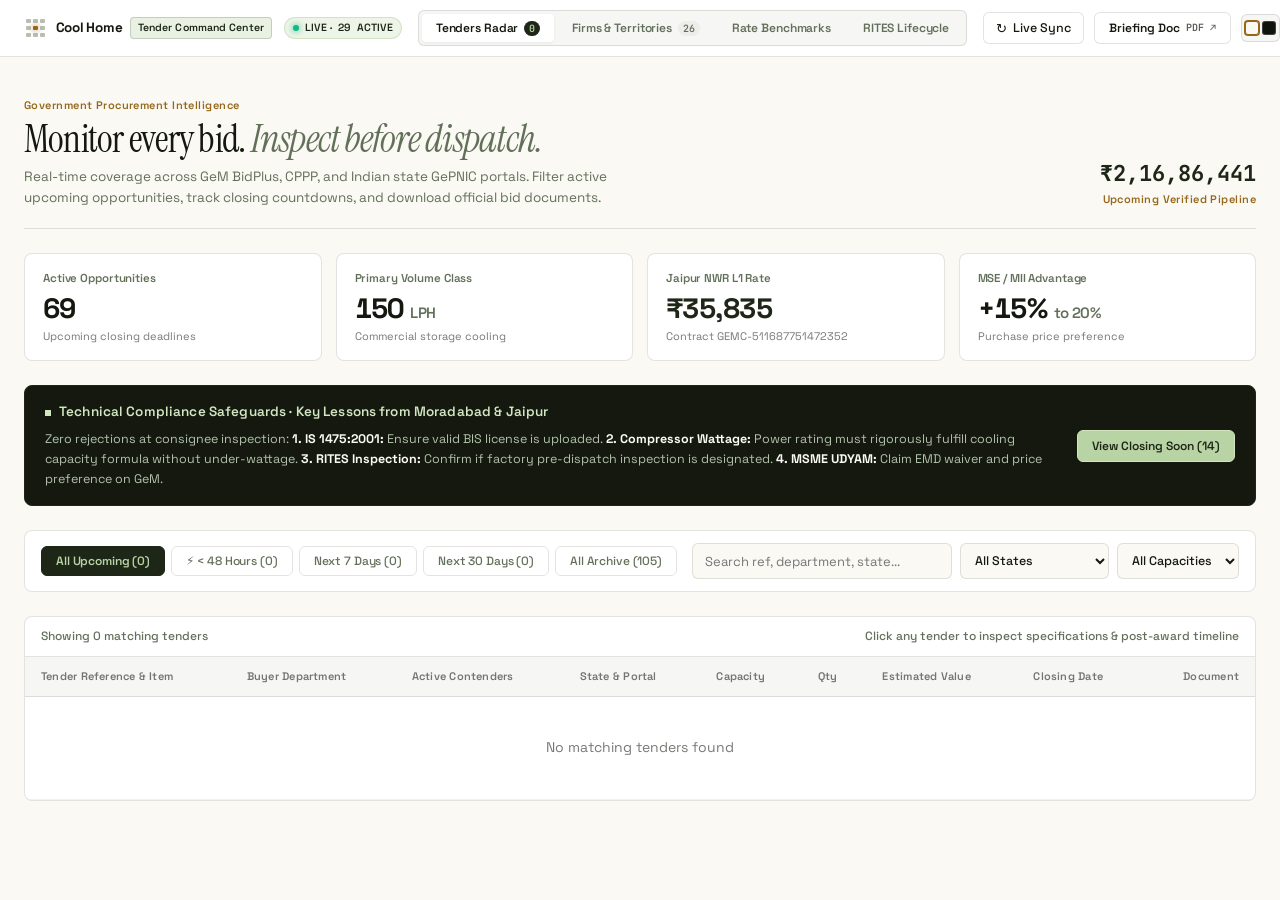
==== public/index.html @ cd1987ab "feat: add Americ, Sunrise, Sunrian, Thor, Hiance, and Bluescent OEM competitor profiles and awards" ====
<!doctype html>
<html lang="en" data-theme="light">
<head>
<meta charset="utf-8">
<meta name="viewport" content="width=device-width, initial-scale=1">
<title>Fresco Casa · Water Cooler Tender & Competitor Command Center</title>
<link rel="preconnect" href="https://fonts.googleapis.com">
<link rel="preconnect" href="https://fonts.gstatic.com" crossorigin>
<link href="https://fonts.googleapis.com/css2?family=Instrument+Serif:ital@0;1&family=JetBrains+Mono:wght@400;500;600;700&family=Space+Grotesk:wght@300;400;500;600;700&display=swap" rel="stylesheet">
<style>
:root {
  --forest-950: #14180f;
  --forest: #1e2618;
  --forest-accent: #27341e;
  --sage: #b8d4a4;
  --sage-bright: #d2e6c2;
  --sage-dim: #8fb07c;
  --paper: #faf9f4;
  --card: #ffffff;
  --ink-paper: #14180f;
  --grey-paper: #627059;
  --amber: #96671a;
  --amber-warm: #b88224;
  
  --surface: var(--paper);
  --panel: var(--card);
  --panel-elevated: #f4f3ec;
  --inset: rgba(27, 32, 21, 0.04);
  --ink: var(--ink-paper);
  --grey: var(--grey-paper);
  --faint: rgba(20, 24, 15, 0.58);
  --hairline: rgba(27, 32, 21, 0.12);
  --hairline-soft: rgba(27, 32, 21, 0.06);
  --solid: var(--forest);
  --on-solid: var(--sage);
  --accent: var(--sage);
  --on-accent: var(--forest);
  --attention: var(--amber);
  
  --font-sans: 'Space Grotesk', system-ui, -apple-system, sans-serif;
  --font-mono: 'JetBrains Mono', ui-monospace, monospace;
  --font-serif: 'Instrument Serif', Georgia, serif;
}

[data-theme="dark"] {
  --deep-0: #0e130c;
  --deep-1: #151b12;
  --deep-2: #1b2217;
  --ink-dark: #faf9f4;
  --grey-dark: #b2c2ab;
  
  --surface: var(--deep-0);
  --panel: var(--deep-1);
  --panel-elevated: var(--deep-2);
  --inset: rgba(250, 249, 244, 0.04);
  --ink: var(--ink-dark);
  --grey: var(--grey-dark);
  --faint: rgba(250, 249, 244, 0.60);
  --hairline: rgba(184, 212, 164, 0.15);
  --hairline-soft: rgba(184, 212, 164, 0.08);
  --solid: var(--sage-bright);
  --on-solid: var(--forest-950);
  --accent: var(--sage);
  --on-accent: var(--forest);
}

* { box-sizing: border-box; margin: 0; padding: 0; }
html {
  -webkit-text-size-adjust: 100%;
}
body {
  background: var(--surface);
  color: var(--ink);
  font-family: var(--font-sans);
  font-size: 14px;
  line-height: 1.55;
  -webkit-font-smoothing: antialiased;
  -moz-osx-font-smoothing: grayscale;
}

.mono { font-family: var(--font-mono); }
.serif { font-family: var(--font-serif); }
.num { font-variant-numeric: tabular-nums; }

/* Top Header Rail */
.rail {
  display: flex;
  align-items: center;
  justify-content: space-between;
  min-height: 56px;
  padding: 10px 24px;
  background: var(--panel);
  border-bottom: 1px solid var(--hairline);
  position: sticky;
  top: 0;
  z-index: 40;
  gap: 16px;
}
.rail-left {
  display: flex;
  align-items: center;
  gap: 12px;
  flex-shrink: 0;
}
.brand {
  display: inline-flex;
  align-items: center;
  gap: 9px;
  text-decoration: none;
  color: inherit;
}
.cluster {
  display: grid;
  grid-template-columns: repeat(3, 4.5px);
  grid-template-rows: repeat(3, 4.5px);
  gap: 2.5px;
  padding: 2px;
}
.cluster i {
  display: block;
  width: 4.5px;
  height: 4.5px;
  background: var(--grey);
  border-radius: 1px;
  opacity: 0.45;
}
.cluster i.hot {
  background: var(--amber);
  opacity: 1;
  box-shadow: 0 0 6px var(--amber);
}
.brand-headings {
  display: flex;
  align-items: center;
  gap: 7px;
}
.brand-title {
  font-family: var(--font-sans);
  font-weight: 700;
  font-size: 13.5px;
  letter-spacing: -0.015em;
  color: var(--ink);
  white-space: nowrap;
}
.brand-pill {
  font-family: var(--font-sans);
  font-weight: 600;
  font-size: 10.5px;
  color: var(--forest);
  background: rgba(184, 212, 164, 0.32);
  border: 1px solid rgba(30, 38, 24, 0.18);
  padding: 2px 7px;
  border-radius: 4px;
  letter-spacing: 0.01em;
  white-space: nowrap;
}
[data-theme="dark"] .brand-pill {
  color: var(--sage-bright);
  background: rgba(184, 212, 164, 0.15);
  border-color: rgba(184, 212, 164, 0.30);
}
.live-pill {
  display: inline-flex;
  align-items: center;
  gap: 6px;
  font-family: var(--font-sans);
  font-weight: 600;
  font-size: 10.5px;
  color: var(--forest);
  background: rgba(184, 212, 164, 0.25);
  border: 1px solid rgba(184, 212, 164, 0.50);
  padding: 2px 8px;
  border-radius: 12px;
  letter-spacing: 0.02em;
  white-space: nowrap;
}
[data-theme="dark"] .live-pill {
  color: var(--sage-bright);
  background: rgba(184, 212, 164, 0.12);
  border-color: rgba(184, 212, 164, 0.25);
}
.live-dot {
  width: 6px;
  height: 6px;
  border-radius: 50%;
  background: #10B981;
  box-shadow: 0 0 6px #10B981;
  display: inline-block;
  animation: pulse-dot 2s infinite ease-in-out;
}
@keyframes pulse-dot {
  0%, 100% { opacity: 1; transform: scale(1); }
  50% { opacity: 0.4; transform: scale(0.85); }
}

/* Nav Tabs */
.nav-tabs {
  display: flex;
  align-items: center;
  gap: 4px;
  background: var(--inset);
  padding: 3px;
  border: 1px solid var(--hairline);
  border-radius: 6px;
}
.nav-tab {
  padding: 6px 14px;
  font-family: var(--font-sans);
  font-weight: 600;
  font-size: 12px;
  border: none;
  background: transparent;
  color: var(--grey);
  cursor: pointer;
  letter-spacing: -0.01em;
  border-radius: 4px;
  transition: all 0.15s ease;
  white-space: nowrap;
  display: inline-flex;
  align-items: center;
  gap: 6px;
}
.nav-tab:hover {
  color: var(--ink);
}
.nav-tab.active {
  background: var(--panel);
  color: var(--ink);
  box-shadow: 0 1px 3px rgba(0,0,0,0.06);
}
.tab-count {
  font-family: var(--font-mono);
  font-size: 10px;
  padding: 1px 5px;
  border-radius: 10px;
  background: var(--inset);
  color: var(--grey);
  font-weight: 600;
}
.nav-tab.active .tab-count {
  background: var(--solid);
  color: var(--on-solid);
}

.rail-right {
  display: flex;
  align-items: center;
  gap: 10px;
  flex-shrink: 0;
}
.theme-toggle {
  display: inline-flex;
  align-items: center;
  gap: 3px;
  padding: 3px;
  background: var(--inset);
  border: 1px solid var(--hairline);
  border-radius: 6px;
  cursor: pointer;
  height: 28px;
}
.theme-toggle .swatch {
  width: 14px;
  height: 14px;
  border-radius: 3px;
  border: 1px solid transparent;
  transition: all 0.15s ease;
}
.theme-toggle .swatch-light { background: #FAF9F4; border-color: rgba(27,32,21,0.2); }
.theme-toggle .swatch-dark { background: #0E130C; border-color: rgba(250,249,244,0.2); }
[data-theme="light"] .theme-toggle .swatch-light { border-color: var(--amber); box-shadow: 0 0 0 1px var(--amber); }
[data-theme="dark"] .theme-toggle .swatch-dark { border-color: var(--amber); box-shadow: 0 0 0 1px var(--amber); }

/* Main Container */
.container {
  max-width: 1440px;
  margin: 0 auto;
  padding: 24px;
  display: grid;
  gap: 24px;
}

/* Hero Section */
.hero {
  display: flex;
  align-items: flex-end;
  justify-content: space-between;
  border-bottom: 1px solid var(--hairline);
  padding: 16px 0 20px;
  gap: 20px;
}
.hero-copy {
  max-width: 720px;
}
.hero-eyebrow {
  font-family: var(--font-sans);
  font-size: 11px;
  font-weight: 600;
  letter-spacing: 0.04em;
  color: var(--amber);
  margin-bottom: 6px;
  display: flex;
  align-items: center;
  gap: 8px;
}
.eyebrow {
  font-family: var(--font-sans);
  font-size: 11px;
  font-weight: 600;
  letter-spacing: 0.04em;
  color: var(--amber);
}
.headline {
  font-family: var(--font-serif);
  font-weight: 400;
  font-size: clamp(26px, 3.8vw, 38px);
  line-height: 1.12;
  letter-spacing: -0.02em;
  color: var(--ink);
  margin-bottom: 6px;
}
.headline em {
  font-style: italic;
  color: var(--grey);
}
.hero-sub {
  font-family: var(--font-sans);
  font-size: 13.5px;
  color: var(--grey);
  line-height: 1.55;
  max-width: 66ch;
}
.hero-pipeline-box {
  background: var(--panel);
  border: 1px solid var(--hairline);
  padding: 12px 18px;
  border-radius: 8px;
  text-align: right;
  min-width: 200px;
  display: grid;
  gap: 3px;
  flex-shrink: 0;
}
.pipeline-val {
  font-family: var(--font-sans);
  font-size: 22px;
  font-weight: 700;
  letter-spacing: -0.02em;
  color: var(--forest);
}
[data-theme="dark"] .pipeline-val {
  color: var(--sage-bright);
}
.pipeline-label {
  font-family: var(--font-sans);
  font-size: 11px;
  font-weight: 600;
  color: var(--grey);
  letter-spacing: 0.02em;
}

/* KPI Quad */
.kpis {
  display: grid;
  grid-template-columns: repeat(4, 1fr);
  gap: 14px;
}
.kpi {
  background: var(--panel);
  border: 1px solid var(--hairline);
  border-radius: 8px;
  padding: 16px 18px;
  display: grid;
  gap: 5px;
  transition: transform 0.15s ease, border-color 0.15s ease;
}
.kpi:hover {
  border-color: rgba(27, 32, 21, 0.25);
}
[data-theme="dark"] .kpi:hover {
  border-color: rgba(184, 212, 164, 0.35);
}
.kpi-val {
  font-family: var(--font-sans);
  font-weight: 700;
  font-size: clamp(22px, 2.5vw, 28px);
  line-height: 1.1;
  letter-spacing: -0.02em;
  color: var(--ink);
}
.kpi-label {
  font-family: var(--font-sans);
  font-weight: 600;
  font-size: 11.5px;
  color: var(--grey);
  letter-spacing: -0.01em;
}
.kpi-sub {
  font-family: var(--font-sans);
  font-size: 11px;
  color: var(--faint);
  line-height: 1.4;
}

/* Technical Safeguard Band (Field Notes Island) */
.island {
  background: var(--forest-950);
  color: var(--ink-dark);
  border: 1px solid var(--forest);
  border-radius: 8px;
  padding: 16px 20px;
  display: grid;
  grid-template-columns: 1fr auto;
  align-items: center;
  gap: 18px;
}
.island-title {
  font-family: var(--font-sans);
  font-weight: 600;
  font-size: 13.5px;
  letter-spacing: 0.01em;
  color: var(--sage-bright);
  display: flex;
  align-items: center;
  gap: 8px;
}
.island-text {
  font-size: 12.5px;
  color: var(--grey-dark);
  margin-top: 6px;
  line-height: 1.6;
}
.island-text strong {
  color: var(--ink-dark);
}

/* Filter Bar */
.filter-bar {
  display: flex;
  flex-wrap: wrap;
  align-items: center;
  justify-content: space-between;
  gap: 12px;
  background: var(--panel);
  border: 1px solid var(--hairline);
  border-radius: 8px;
  padding: 12px 16px;
}
.chips {
  display: flex;
  flex-wrap: wrap;
  align-items: center;
  gap: 6px;
}
.chip {
  background: transparent;
  border: 1px solid var(--hairline);
  color: var(--grey);
  font-family: var(--font-sans);
  font-weight: 500;
  font-size: 12px;
  padding: 6px 14px;
  border-radius: 6px;
  cursor: pointer;
  letter-spacing: -0.01em;
  transition: all 0.15s ease;
  white-space: nowrap;
}
.chip:hover {
  border-color: var(--ink);
  color: var(--ink);
}
.chip.active {
  background: var(--solid);
  color: var(--on-solid);
  border-color: var(--solid);
  font-weight: 600;
}
.inputs {
  display: flex;
  align-items: center;
  gap: 8px;
}
.search-input {
  height: 36px;
  width: 260px;
  padding: 0 12px;
  font-family: var(--font-sans);
  font-size: 13px;
  border: 1px solid var(--hairline);
  border-radius: 6px;
  background: var(--surface);
  color: var(--ink);
  transition: border-color 0.15s;
}
.search-input:focus {
  outline: none;
  border-color: var(--forest);
  box-shadow: 0 0 0 2px rgba(30, 38, 24, 0.12);
}
.select-input {
  height: 36px;
  padding: 0 10px;
  font-family: var(--font-sans);
  font-size: 12.5px;
  font-weight: 500;
  border: 1px solid var(--hairline);
  border-radius: 6px;
  background: var(--surface);
  color: var(--ink);
}

/* Tables with Mobile Horizontal Scroll */
.table-panel {
  background: var(--panel);
  border: 1px solid var(--hairline);
  border-radius: 8px;
  overflow: hidden;
}
.table-head-info {
  display: flex;
  align-items: center;
  justify-content: space-between;
  padding: 10px 16px;
  border-bottom: 1px solid var(--hairline);
  font-family: var(--font-sans);
  font-weight: 500;
  font-size: 12px;
  color: var(--grey);
  gap: 10px;
  flex-wrap: wrap;
}
.table-scroll {
  width: 100%;
  overflow-x: auto;
  -webkit-overflow-scrolling: touch;
}
table {
  width: 100%;
  border-collapse: collapse;
  text-align: left;
  min-width: 860px;
}
th {
  font-family: var(--font-sans);
  font-weight: 600;
  font-size: 11px;
  letter-spacing: 0.02em;
  color: var(--faint);
  padding: 11px 16px;
  border-bottom: 1px solid var(--hairline);
  background: var(--inset);
  white-space: nowrap;
}
td {
  padding: 12px 16px;
  border-bottom: 1px solid var(--hairline-soft);
  vertical-align: middle;
  font-size: 13px;
  color: var(--ink);
}
tr:hover td {
  background: var(--inset);
}
.bid-cell {
  display: grid;
  gap: 3px;
}
.bid-no {
  font-family: var(--font-mono);
  font-weight: 600;
  font-size: 12px;
  color: var(--ink);
}
.bid-title {
  color: var(--grey);
  font-size: 12px;
  max-width: 320px;
  white-space: nowrap;
  overflow: hidden;
  text-overflow: ellipsis;
}
.dept-cell {
  max-width: 200px;
  white-space: nowrap;
  overflow: hidden;
  text-overflow: ellipsis;
  font-weight: 500;
}
.firms-cell {
  display: flex;
  flex-wrap: wrap;
  gap: 4px;
  align-items: center;
  max-width: 220px;
}
.firm-chip {
  display: inline-flex;
  align-items: center;
  gap: 3px;
  padding: 2.5px 6px;
  border-radius: 4px;
  font-size: 10.5px;
  font-weight: 500;
  line-height: 1.2;
  white-space: nowrap;
}
.firm-chip.firm-favored {
  background: var(--sage);
  color: var(--forest);
  border: 1px solid rgba(30, 38, 24, 0.25);
  font-weight: 600;
}
.firm-chip.firm-oem {
  background: var(--surface);
  color: var(--ink);
  border: 1px solid var(--border);
}
.firm-chip.firm-dealer {
  background: rgba(168, 116, 29, 0.12);
  color: var(--amber);
  border: 1px solid rgba(168, 116, 29, 0.3);
}
.badge {
  display: inline-flex;
  align-items: center;
  font-family: var(--font-sans);
  font-weight: 600;
  font-size: 10.5px;
  padding: 3px 8px;
  border-radius: 4px;
  border: 1px solid var(--hairline);
  letter-spacing: 0.01em;
}
.badge-urgent {
  background: var(--amber);
  color: #ffffff;
  border-color: var(--amber);
}
.badge-oem {
  background: var(--solid);
  color: var(--on-solid);
}
.badge-dealer {
  background: var(--inset);
  color: var(--grey);
  border-color: var(--hairline);
}

/* Sections */
.content-section { display: grid; gap: 24px; }
.content-section.hidden { display: none; }

/* Rate Analysis Matrix */
.rate-grid {
  display: grid;
  grid-template-columns: 2fr 1fr;
  gap: 20px;
}
.rate-card {
  background: var(--panel);
  border: 1px solid var(--hairline);
  border-radius: 8px;
  padding: 20px;
  display: grid;
  gap: 16px;
}
.rate-hero-num {
  font: 700 32px/1 var(--font-sans);
  letter-spacing: -0.02em;
  color: var(--forest);
}
[data-theme="dark"] .rate-hero-num {
  color: var(--sage-bright);
}
.rate-formula {
  background: var(--inset);
  padding: 10px 14px;
  font: 400 12.5px var(--font-mono);
  border-left: 2px solid var(--amber);
  color: var(--grey);
}

/* Rate Calculator */
.calc-box {
  display: grid;
  gap: 12px;
  background: var(--inset);
  border: 1px solid var(--hairline);
  border-radius: 8px;
  padding: 16px;
  margin-top: 12px;
}
.calc-field {
  display: grid;
  gap: 5px;
}
.calc-field label {
  font-family: var(--font-sans);
  font-size: 11.5px;
  font-weight: 600;
  color: var(--grey);
}
.calc-field select,
.calc-field input {
  height: 36px;
  padding: 0 10px;
  font-family: var(--font-sans);
  font-size: 13px;
  font-weight: 500;
  border: 1px solid var(--hairline);
  border-radius: 6px;
  background: var(--panel);
  color: var(--ink);
  width: 100%;
}
.calc-field select:focus,
.calc-field input:focus {
  outline: none;
  border-color: var(--forest);
  box-shadow: 0 0 0 2px rgba(30, 38, 24, 0.12);
}

/* Card Panels */
.card-panel {
  background: var(--panel);
  border: 1px solid var(--hairline);
  border-radius: 8px;
  padding: 20px;
  display: grid;
  gap: 16px;
}

/* Firms Cards & Competitor Intelligence */
.firms-grid {
  display: grid;
  grid-template-columns: repeat(auto-fill, minmax(340px, 1fr));
  gap: 18px;
  margin-bottom: 24px;
}
.firm-card {
  background: var(--panel);
  border: 1px solid var(--hairline);
  border-radius: 8px;
  padding: 18px 20px;
  display: flex;
  flex-direction: column;
  gap: 12px;
  transition: transform 0.15s ease, box-shadow 0.15s ease, border-color 0.15s ease;
  position: relative;
}
.firm-card:hover {
  border-color: var(--sage-dim);
  box-shadow: 0 4px 18px rgba(30, 38, 24, 0.08);
  transform: translateY(-2px);
}
.firm-card.firm-card-favored {
  background: linear-gradient(180deg, rgba(184, 212, 164, 0.14) 0%, var(--panel) 100%);
  border: 1.5px solid var(--forest);
}
.firm-card.firm-card-dealer {
  border-left: 4px solid var(--amber);
}
.firm-card.firm-card-oem {
  border-left: 4px solid var(--forest);
}
.firm-header {
  display: flex;
  justify-content: space-between;
  align-items: flex-start;
  gap: 12px;
}
.firm-name {
  font-family: var(--font-sans);
  font-weight: 700;
  font-size: 15.5px;
  color: var(--ink);
  line-height: 1.3;
}
.firm-rate-banner {
  display: flex;
  justify-content: space-between;
  align-items: center;
  padding: 8px 12px;
  background: var(--inset);
  border-radius: 6px;
  font-size: 12px;
}
.firm-meta {
  display: grid;
  grid-template-columns: 1fr 1fr;
  gap: 10px;
  padding: 10px 0;
  border-top: 1px solid var(--hairline-soft);
  border-bottom: 1px solid var(--hairline-soft);
  font-family: var(--font-sans);
  font-size: 12px;
}
.firm-stat-box { display: grid; gap: 2px; }
.firm-stat-label { font-size: 10px; color: var(--faint); font-weight: 600; text-transform: uppercase; letter-spacing: 0.06em; }
.firm-stat-val { font-weight: 700; color: var(--ink); font-size: 13.5px; }
.firm-strategy {
  background: var(--inset);
  padding: 10px 12px;
  border-radius: 6px;
  font-size: 12px;
  line-height: 1.5;
  color: var(--ink);
  border-left: 3px solid var(--forest);
}
.firm-territory-pills {
  display: flex;
  flex-wrap: wrap;
  gap: 4px;
  align-items: center;
}
.firm-territory-pill {
  font-family: var(--font-mono);
  font-size: 10px;
  padding: 2px 6px;
  background: rgba(30, 38, 24, 0.06);
  border-radius: 3px;
  color: var(--grey);
}

/* Execution Timeline */
.timeline-stepper { display: grid; gap: 12px; }
.timeline-step {
  display: grid;
  grid-template-columns: 36px 1fr 140px;
  gap: 14px;
  align-items: start;
  background: var(--panel);
  border: 1px solid var(--hairline);
  border-radius: 8px;
  padding: 16px 20px;
}
.timeline-step.active { border-left: 4px solid var(--solid); }
.timeline-step.completed { border-left: 4px solid var(--sage-dim); }
.step-num {
  width: 32px;
  height: 32px;
  background: var(--inset);
  border: 1px solid var(--hairline);
  border-radius: 6px;
  color: var(--ink);
  display: grid;
  place-items: center;
  font-family: var(--font-sans);
  font-weight: 700;
  font-size: 12px;
}
.step-main { display: grid; gap: 4px; }
.step-title { font-family: var(--font-sans); font-weight: 600; font-size: 14px; color: var(--ink); }
.step-desc { font-size: 12.5px; color: var(--grey); line-height: 1.5; }
.step-docs { display: flex; flex-wrap: wrap; gap: 6px; margin-top: 4px; }
.doc-pill { font-family: var(--font-sans); font-weight: 500; font-size: 10.5px; padding: 2px 8px; background: var(--inset); border: 1px solid var(--hairline); border-radius: 4px; color: var(--faint); }
.step-side { text-align: right; display: grid; gap: 2px; align-content: start; }
.step-days { font-family: var(--font-mono); font-weight: 700; font-size: 12px; color: var(--forest); }
.step-status { font-family: var(--font-sans); font-weight: 600; font-size: 11px; }

/* Buttons */
.btn {
  display: inline-flex;
  align-items: center;
  justify-content: center;
  gap: 6px;
  height: 32px;
  padding: 0 14px;
  font-family: var(--font-sans);
  font-weight: 600;
  font-size: 12px;
  border: 1px solid var(--hairline);
  border-radius: 6px;
  background: transparent;
  color: var(--ink);
  cursor: pointer;
  text-decoration: none;
  white-space: nowrap;
  transition: all 0.15s ease;
}
.btn:hover { border-color: var(--ink); }
.btn-solid {
  background: var(--solid);
  color: var(--on-solid);
  border-color: var(--solid);
}
.btn-outline {
  background: var(--panel);
  color: var(--ink);
  border-color: var(--hairline);
}
.btn-outline:hover {
  background: var(--inset);
}

/* Modal */
.modal-overlay {
  position: fixed;
  inset: 0;
  background: rgba(14, 19, 12, 0.75);
  backdrop-filter: blur(4px);
  z-index: 100;
  display: grid;
  place-items: center;
  padding: 20px;
}
.modal-overlay.hidden { display: none; }
.inspector {
  background: var(--panel);
  border: 1px solid var(--hairline);
  border-radius: 10px;
  width: 100%;
  max-width: 680px;
  box-shadow: 0 24px 48px rgba(0,0,0,0.25);
  display: grid;
  overflow: hidden;
}
.ins-head {
  padding: 16px 22px;
  border-bottom: 1px solid var(--hairline);
  display: flex;
  align-items: center;
  justify-content: space-between;
}
.ins-body {
  padding: 22px;
  display: grid;
  gap: 18px;
  max-height: 75vh;
  overflow-y: auto;
}
.kv-table { display: grid; }
.kv-row { display: flex; justify-content: space-between; align-items: center; min-height: 34px; padding: 4px 0; border-bottom: 1px solid var(--hairline-soft); font-size: 12.5px; }
.kv-k { color: var(--faint); font-weight: 500; font-size: 11px; }
.kv-v { font-weight: 600; color: var(--ink); font-family: var(--font-mono); }
.ins-checklist { background: var(--inset); border: 1px solid var(--hairline); border-radius: 6px; padding: 14px 16px; font-size: 12px; }
.ins-checklist ul { list-style: none; margin-top: 8px; display: grid; gap: 6px; }
.ins-foot { padding: 16px 22px; border-top: 1px solid var(--hairline); display: flex; justify-content: space-between; align-items: center; }

/* Responsive Breakpoints (Mobile Friendly) */
@media (max-width: 1024px) {
  .container { padding: 18px; }
  .kpis { grid-template-columns: repeat(2, 1fr); }
  .rate-grid { grid-template-columns: 1fr; }
}

@media (max-width: 820px) {
  .rail {
    display: grid;
    grid-template-columns: 1fr auto;
    grid-template-areas: "brand actions" "tabs tabs";
    align-items: center;
    height: auto;
    padding: 10px 14px;
    gap: 10px;
    position: static;
  }
  .rail-left {
    grid-area: brand;
    gap: 8px;
    overflow: hidden;
  }
  .rail-right {
    grid-area: actions;
    gap: 8px;
  }
  .nav-tabs {
    grid-area: tabs;
    width: 100%;
    overflow-x: auto;
    -webkit-overflow-scrolling: touch;
    scrollbar-width: none;
    padding: 3px;
    justify-content: flex-start;
  }
  .nav-tabs::-webkit-scrollbar { display: none; }
  .nav-tab {
    flex-shrink: 0;
    padding: 7px 12px;
    font-size: 12px;
  }
  .hero {
    flex-direction: column;
    align-items: flex-start;
    gap: 14px;
    padding-bottom: 16px;
  }
  .hero-pipeline-box {
    width: 100%;
    text-align: left;
  }
  .filter-bar {
    flex-direction: column;
    align-items: stretch;
    gap: 12px;
    padding: 12px;
  }
  .chips {
    overflow-x: auto;
    -webkit-overflow-scrolling: touch;
    flex-wrap: nowrap;
    padding-bottom: 4px;
    scrollbar-width: none;
  }
  .chips::-webkit-scrollbar { display: none; }
  .chip { flex-shrink: 0; }
  .inputs {
    flex-direction: column;
    width: 100%;
    gap: 8px;
  }
  .search-input {
    width: 100%;
    height: 40px;
    font-size: 14px;
  }
  .select-input {
    width: 100%;
    height: 40px;
    font-size: 14px;
  }
  .island {
    grid-template-columns: 1fr;
    padding: 14px 16px;
    gap: 12px;
  }
  .timeline-step {
    grid-template-columns: 32px 1fr;
    gap: 10px;
    padding: 14px;
  }
  .step-side {
    grid-column: 2;
    text-align: left;
    margin-top: 6px;
    display: flex;
    align-items: center;
    gap: 10px;
  }
  .modal-overlay {
    padding: 12px;
  }
  .inspector {
    max-height: 90vh;
  }
  .ins-body {
    padding: 16px;
    gap: 14px;
  }
  .firms-grid {
    grid-template-columns: 1fr;
  }
}

@media (max-width: 480px) {
  .container { padding: 10px; gap: 16px; }
  .brand-pill { display: none; }
  .btn-briefing span:first-child { display: none; }
  .btn-briefing { padding: 0 8px; }
  .live-pill { font-size: 10px; padding: 1px 6px; }
  .kpis {
    grid-template-columns: 1fr 1fr;
    gap: 8px;
  }
  .kpi {
    padding: 10px 12px;
  }
  .kpi-val {
    font-size: 19px;
  }
  .table-head-info {
    padding: 10px 12px;
    font-size: 11px;
  }
  th, td {
    padding: 10px 12px;
    font-size: 12px;
  }
}
</style>
</head>
<body>

  <!-- TOP BAR -->
    <!-- TOP BAR -->
    <!-- TOP BAR -->
  <header class="rail">
    <div class="rail-left">
      <a href="./index.html" class="brand" aria-label="Cool Home Command Center">
        <span class="cluster" aria-hidden="true">
          <i></i><i></i><i></i>
          <i></i><i class="hot"></i><i></i>
          <i></i><i></i><i></i>
        </span>
        <div class="brand-headings">
          <span class="brand-title">Cool Home</span>
          <span class="brand-pill">Tender Command Center</span>
        </div>
      </a>
      <span class="live-pill" id="live-status-pill"><span class="live-dot"></span> LIVE · <span id="live-bids-count">29</span> ACTIVE</span>
    </div>

    <!-- MAIN NAVIGATION TABS -->
    <nav class="nav-tabs" aria-label="Navigation Views">
      <button onclick="switchView('radar')" id="tab-radar" class="nav-tab active">Tenders Radar <span class="tab-count" id="tab-radar-count">29</span></button>
      <button onclick="switchView('firms')" id="tab-firms" class="nav-tab">Firms &amp; Territories <span class="tab-count" id="tab-firms-count">26</span></button>
      <button onclick="switchView('rates')" id="tab-rates" class="nav-tab">Rate Benchmarks</button>
      <button onclick="switchView('lifecycle')" id="tab-lifecycle" class="nav-tab">RITES Lifecycle</button>
    </nav>

    <div class="rail-right">
      <button onclick="refreshDataLive()" class="btn btn-outline btn-refresh" id="btn-refresh" title="Check for live tender updates" style="gap:6px; padding:6px 12px; font-size:12.5px; font-weight:500;">
        <span id="refresh-icon" style="display:inline-block; font-size:13px; line-height:1; transition:transform 0.6s cubic-bezier(0.4, 0, 0.2, 1);">↻</span>
        <span id="refresh-label">Live Sync</span>
      </button>
      <a href="./briefing.html" class="btn btn-outline btn-briefing" style="gap:6px;">
        <span>Briefing Doc</span>
        <span class="mono" style="font-size:10px; opacity:0.7;">PDF ↗</span>
      </a>
      <button onclick="toggleTheme()" class="theme-toggle" aria-label="Toggle light/dark theme" title="Toggle theme">
        <span class="swatch swatch-light"></span>
        <span class="swatch swatch-dark"></span>
      </button>
    </div>
  </header>

  <main class="container">

    <!-- VIEW 1: TENDERS RADAR -->
    <div id="view-radar" class="content-section">

      <section class="hero">
        <div>
          <div class="eyebrow" style="margin-bottom: 4px;">Government Procurement Intelligence</div>
          <h1 class="headline">Monitor every bid. <em>Inspect before dispatch.</em></h1>
          <p class="hero-sub">
            Real-time coverage across GeM BidPlus, CPPP, and Indian state GePNIC portals. Filter active upcoming opportunities, track closing countdowns, and download official bid documents.
          </p>
        </div>
        <div style="text-align: right;">
          <div class="mono" id="hero-pipeline-val" style="font-size: 22px; font-weight: 700; color: var(--forest);">
            ₹2,16,86,441
          </div>
          <div class="eyebrow">Upcoming Verified Pipeline</div>
        </div>
      </section>

      <section class="kpis">
        <div class="kpi">
          <div class="kpi-label">Active Opportunities</div>
          <div class="kpi-val num" id="kpi-open">69</div>
          <div class="kpi-sub">Upcoming closing deadlines</div>
        </div>
        <div class="kpi">
          <div class="kpi-label">Primary Volume Class</div>
          <div class="kpi-val"><span class="num">150</span> <span style="font-size:15px; font-weight:600; color:var(--grey)">LPH</span></div>
          <div class="kpi-sub">Commercial storage cooling</div>
        </div>
        <div class="kpi">
          <div class="kpi-label">Jaipur NWR L1 Rate</div>
          <div class="kpi-val num" style="color:var(--forest)">₹35,835</div>
          <div class="kpi-sub">Contract GEMC-511687751472352</div>
        </div>
        <div class="kpi">
          <div class="kpi-label">MSE / MII Advantage</div>
          <div class="kpi-val"><span class="num">+15%</span> <span style="font-size:15px; font-weight:600; color:var(--grey)">to 20%</span></div>
          <div class="kpi-sub">Purchase price preference</div>
        </div>
      </section>

      <section class="island" data-theme="dark">
        <div>
          <div class="island-title">
            <span style="display:inline-block; width:6px; height:6px; background:var(--sage-bright);"></span>
            Technical Compliance Safeguards · Key Lessons from Moradabad &amp; Jaipur
          </div>
          <div class="island-text">
            Zero rejections at consignee inspection: 
            <strong>1. IS 1475:2001:</strong> Ensure valid BIS license is uploaded. 
            <strong>2. Compressor Wattage:</strong> Power rating must rigorously fulfill cooling capacity formula without under-wattage. 
            <strong>3. RITES Inspection:</strong> Confirm if factory pre-dispatch inspection is designated. 
            <strong>4. MSME UDYAM:</strong> Claim EMD waiver and price preference on GeM.
          </div>
        </div>
        <div>
          <button onclick="setTimelineFilter('urgent')" class="btn btn-solid" style="background:var(--sage); color:var(--forest);">
            View Closing Soon (14)
          </button>
        </div>
      </section>

      <section class="filter-bar">
        <div class="chips" id="chips">
          <button onclick="setTimelineFilter('upcoming')" id="chip-upcoming" class="chip active">All Upcoming (<span id="cnt-upcoming">29</span>)</button>
          <button onclick="setTimelineFilter('urgent')" id="chip-urgent" class="chip">⚡ &lt; 48 Hours (<span id="cnt-urgent">10</span>)</button>
          <button onclick="setTimelineFilter('week')" id="chip-week" class="chip">Next 7 Days (<span id="cnt-week">20</span>)</button>
          <button onclick="setTimelineFilter('month')" id="chip-month" class="chip">Next 30 Days (<span id="cnt-month">29</span>)</button>
          <button onclick="setTimelineFilter('all')" id="chip-all" class="chip">All Archive (<span id="cnt-all">105</span>)</button>
        </div>

        <div class="inputs">
          <input type="text" id="search-input" placeholder="Search ref, department, state..." class="search-input">
          <select id="filter-state" class="select-input">
            <option value="">All States</option>
          </select>
          <select id="filter-cap" class="select-input">
            <option value="">All Capacities</option>
          </select>
        </div>
      </section>

      <section class="table-panel">
        <div class="table-head-info">
          <span id="result-summary">Showing 69 active tenders</span>
          <span>Click any tender to inspect specifications &amp; post-award timeline</span>
        </div>
        <div class="table-scroll"><table>
          <thead>
            <tr>
              <th>Tender Reference &amp; Item</th>
              <th>Buyer Department</th>
              <th>Active Contenders</th>
              <th>State &amp; Portal</th>
              <th>Capacity</th>
              <th>Qty</th>
              <th>Estimated Value</th>
              <th>Closing Date</th>
              <th style="text-align: right;">Document</th>
            </tr>
          </thead>
          <tbody id="tender-table-body">
            <!-- Rendered via JS -->
          </tbody>
        </table></div>
      </section>

    </div>

    <!-- VIEW 2: FIRMS & TERRITORY RADAR (THE POWER COMPETITOR VIEW) -->
    <div id="view-firms" class="content-section hidden">
      
      <section class="hero">
        <div>
          <div class="eyebrow" style="margin-bottom: 4px;">Competitive Footprint &amp; Territory Mapping</div>
          <h1 class="headline">Know who is active where. <em>Displace the middlemen.</em></h1>
          <p class="hero-sub">
            Track major OEMs (Voltas, Blue Star, Usha, Cool Home) and regional authorized dealers across Indian Railways, Defence, and State Departments. Identify where dealers charge trader markups and win directly as an OEM.
          </p>
        </div>
        <div style="text-align: right;">
          <div class="mono" style="font-size: 22px; font-weight: 700; color: var(--forest);">
            ₹10,31,76,000
          </div>
          <div class="eyebrow">Tracked Awards Volume (2,939 Units · 59 Wins)</div>
        </div>
      </section>

      <!-- Competitor KPIs -->
      <section class="kpis">
        <div class="kpi">
          <div class="kpi-label">Active Competitors</div>
          <div class="kpi-val mono" id="kpi-firms-count">26 Brands</div>
          <div class="kpi-sub">22 OEMs &middot; 4 Regional Dealers</div>
        </div>
        <div class="kpi">
          <div class="kpi-label">Territory Coverage</div>
          <div class="kpi-val mono">12 States / Zones</div>
          <div class="kpi-sub">Pan-India Railways &amp; Municipalities</div>
        </div>
        <div class="kpi">
          <div class="kpi-label">Cool Home Direct OEM Rate</div>
          <div class="kpi-val mono" style="color:var(--forest);">₹35,835</div>
          <div class="kpi-sub">150L Standard (Factory Direct)</div>
        </div>
        <div class="kpi">
          <div class="kpi-label">Dealer Price Inflation</div>
          <div class="kpi-val mono" style="color:var(--amber);">+15% to 22%</div>
          <div class="kpi-sub">Trader margin opportunity to undercut</div>
        </div>
      </section>

      <!-- Firm Filter Bar -->
      <section class="filter-bar">
        <div class="chips" id="firm-channel-chips">
          <button onclick="setFirmChannelFilter('')" id="chip-channel-all" class="chip active">All Brands (26)</button>
          <button onclick="setFirmChannelFilter('OEM')" id="chip-channel-oem" class="chip">🏢 OEM Manufacturers (22)</button>
          <button onclick="setFirmChannelFilter('Authorized Dealer')" id="chip-channel-dealer" class="chip">⚠️ Regional Dealers (4)</button>
        </div>

        <div class="inputs" style="flex:1;">
          <select id="firm-select" class="select-input" onchange="filterFirms()" style="min-width:260px;">
            <option value="">All Brands (26 Profiles)</option>
            <option value="Cool Home (India) - Fresco Casa">Cool Home (India) - Fresco Casa [OEM - UP Baseline]</option>
            <option value="Americ (Aemric India Innovations)">Americ / Aemric India Innovations [OEM - HR Ambala]</option>
            <option value="Sunrise Aquacoolers (Sunrise Sheet Metal)">Sunrise Aquacoolers / Sheet Metal [OEM - UP Greater Noida]</option>
            <option value="Sanrian International (Sunrian)">Sunrian / Sanrian International [OEM - HR Faridabad]</option>
            <option value="Thor Industries Private Limited">Thor Industries [OEM - HR Faridabad]</option>
            <option value="Hiance Products">Hiance Products [OEM - UP Greater Noida]</option>
            <option value="Bluescent RO Industries">Bluescent RO Industries [OEM - UP Ghaziabad]</option>
            <option value="Voltas Limited">Voltas Limited (Tata Enterprise) [OEM - MH National]</option>
            <option value="Blue Star Limited">Blue Star Limited [OEM - MH National]</option>
            <option value="Usha International">Usha International [OEM - HR National]</option>
            <option value="Eureka Forbes Limited">Eureka Forbes Limited (Forbes Pro) [OEM - KA]</option>
            <option value="Rockwell Industries Limited">Rockwell Industries Limited [OEM - TS South]</option>
            <option value="Middleby Celfrost Innovations">Middleby Celfrost Innovations [OEM - HR]</option>
            <option value="Western Refrigeration Pvt Ltd">Western Refrigeration Pvt Ltd [OEM - GJ]</option>
            <option value="Sidwal Refrigeration Industries">Sidwal Refrigeration Industries [OEM - HR Railways]</option>
            <option value="Atlantis (Marvellous Enterprises)">Atlantis (Marvellous Enterprises) [OEM - UP/NCR]</option>
            <option value="Godrej & Boyce Mfg. Co. Ltd.">Godrej & Boyce Mfg. Co. Ltd. [OEM - MH Conglomerate]</option>
            <option value="Lloyd (Havells India Limited)">Lloyd (Havells India Limited) [OEM - UP/NCR]</option>
            <option value="Kent RO Systems Limited">Kent RO Systems Limited [OEM - UP Purifier]</option>
            <option value="TruFrost Cooling Pvt Ltd">TruFrost Cooling Pvt Ltd [OEM - HR North]</option>
            <option value="Carrier Midea India Pvt Ltd">Carrier Midea India Pvt Ltd [OEM - HR MNC]</option>
            <option value="Amber Enterprises India Ltd">Amber Enterprises India Ltd [OEM - PB Railways]</option>
            <option value="Rajasthan Commercial Enterprises">Rajasthan Commercial Enterprises [Dealer - RJ Reseller]</option>
            <option value="Shree Ram Refrigeration Works">Shree Ram Refrigeration Works [Dealer - UP Local]</option>
            <option value="Western Aircon & Engineering">Western Aircon & Engineering [Dealer - GJ Reseller]</option>
            <option value="Southern Cooling Systems">Southern Cooling Systems [Dealer - TN Reseller]</option>
          </select>

          <select id="firm-state-select" class="select-input" onchange="filterFirms()" style="min-width:180px;">
            <option value="">All Territories (12 States)</option>
            <option value="Rajasthan">Rajasthan (NWR / PWD)</option>
            <option value="Uttar Pradesh">Uttar Pradesh (NR / NCR / Urban)</option>
            <option value="Maharashtra">Maharashtra (WR / Central Rly)</option>
            <option value="Gujarat">Gujarat (GWSSB / GIDC / Civic)</option>
            <option value="Tamil Nadu">Tamil Nadu (SR / TWAD / Civic)</option>
            <option value="Delhi">Delhi (MES / CPWD / Education)</option>
            <option value="Madhya Pradesh">Madhya Pradesh (BHEL / Health)</option>
            <option value="Karnataka">Karnataka (SWR / AIIMS / Tech)</option>
            <option value="Telangana">Telangana (SCR / DRDO Defence)</option>
            <option value="Haryana">Haryana (HSVP / Tech Edu)</option>
            <option value="Punjab">Punjab (RCF / PGIMER Health)</option>
            <option value="Uttarakhand">Uttarakhand (AIIMS / Hill Area)</option>
          </select>

          <select id="firm-type-select" class="select-input" onchange="filterFirms()">
            <option value="">All Channels</option>
            <option value="OEM">OEM Direct</option>
            <option value="Authorized Dealer">Authorized Dealer</option>
          </select>
        </div>
        <div>
          <button onclick="resetFirmFilters()" class="btn">Reset Filters</button>
        </div>
      </section>

      <!-- Competitor Profile Cards -->
      <section class="firms-grid" id="firm-cards-grid">
        <!-- Rendered via JS -->
      </section>

      <!-- Territory Footprint Matrix (Table) -->
      <section class="table-panel">
        <div class="table-head-info">
          <span>Territory Footprint &amp; Displacement Playbook</span>
          <span id="territory-summary">All 12 Monitored States &middot; Direct OEM vs Dealer Margin Displacement</span>
        </div>
        <div class="table-scroll"><table>
          <thead>
            <tr>
              <th>Territory / State</th>
              <th>Active Competitors</th>
              <th>Dominant Channel</th>
              <th>150L Price Band</th>
              <th>Threat Level</th>
              <th>Displacement &amp; Attack Strategy for Fresco Casa</th>
            </tr>
          </thead>
          <tbody id="territory-table-body">
            <!-- Rendered dynamically via JS -->
          </tbody>
        </table></div>
      </section>

      <!-- Historical Awards Log -->
      <section class="table-panel" id="awards-section">
        <div class="table-head-info">
          <span id="awards-title">Historical Contract Awards Ledger (47 Verified Wins Across India)</span>
          <span id="awards-summary">Official records across Indian Railways, Defence &amp; States (&sim;&8.92 Cr Volume)</span>
        </div>
        <div class="table-scroll"><table>
          <thead>
            <tr>
              <th>Award Date &amp; Tender ID</th>
              <th>Winning Firm &amp; Channel</th>
              <th>Buyer Organisation &amp; State</th>
              <th>Capacity</th>
              <th>Qty</th>
              <th>Winning Unit Price</th>
              <th>Total Contract</th>
              <th>Operational Notes</th>
            </tr>
          </thead>
          <tbody id="awards-table-body">
            <!-- Rendered via JS -->
          </tbody>
        </table></div>
      </section>
        <div class="table-scroll"><table>
          <thead>
            <tr>
              <th>Award Date &amp; Tender ID</th>
              <th>Winning Firm &amp; Channel</th>
              <th>Buyer Organisation &amp; State</th>
              <th>Capacity</th>
              <th>Qty</th>
              <th>Winning Unit Price</th>
              <th>Total Contract</th>
              <th>Operational Notes</th>
            </tr>
          </thead>
          <tbody id="awards-table-body">
            <!-- Rendered via JS -->
          </tbody>
        </table></div>
      </section>

    </div>

    <!-- VIEW 3: RATE & STANDARDS BENCHMARK (1–2 YRS) -->
    <div id="view-rates" class="content-section hidden">
      
      <section class="hero">
        <div>
          <div class="eyebrow" style="margin-bottom: 4px;">Historical Benchmark Intelligence</div>
          <h1 class="headline">Standards pricing across India. <em>1 to 2 year trends.</em></h1>
          <p class="hero-sub">
            All-India analysis of IS 1475:2001 water cooler procurement rates across Indian Railways, Defence forces, Municipalities, and State Directorates.
          </p>
        </div>
        <div style="text-align: right;">
          <div style="font-size: 18px; font-weight: 700; color: var(--forest); font-family: var(--font-sans);">
            IS 1475:2001 Standards
          </div>
          <div class="eyebrow">BIS Storage &amp; Cooling Index</div>
        </div>
      </section>

      <div class="rate-grid">
        <div class="card-panel">
          <div>
            <div class="eyebrow">Capacity Standards Matrix (All-India Historical Benchmark)</div>
            <h2 style="font: 600 16px var(--font-sans); margin-top: 4px;">Historical Winning Rate Bands per Unit</h2>
          </div>

          <div class="table-scroll"><table class="rate-table">
            <thead>
              <tr>
                <th>Capacity Class</th>
                <th>Standard Specs</th>
                <th>Min L1 Rate</th>
                <th>Median Win Rate</th>
                <th>Max Ceiling Rate</th>
                <th>Primary Buyer Form</th>
              </tr>
            </thead>
            <tbody>
              <tr>
                <td><strong class="mono">20 / 40 L</strong></td>
                <td>20 LPH Cooling / 40L Tank</td>
                <td class="mono num">₹19,500</td>
                <td class="mono num" style="font-weight:700; color:var(--forest);">₹22,800</td>
                <td class="mono num">₹26,500</td>
                <td>Health Clinics, Schools, Small Offices</td>
              </tr>
              <tr>
                <td><strong class="mono">40 / 80 L</strong></td>
                <td>40 LPH Cooling / 80L Tank</td>
                <td class="mono num">₹25,400</td>
                <td class="mono num" style="font-weight:700; color:var(--forest);">₹28,600</td>
                <td class="mono num">₹33,000</td>
                <td>Colleges, District Courts, Depots</td>
              </tr>
              <tr style="background: var(--inset);">
                <td><strong class="mono" style="color:var(--forest);">150 / 150 L ★</strong></td>
                <td>150 LPH Cooling / 150L SS Tank</td>
                <td class="mono num">₹32,500</td>
                <td class="mono num" style="font-weight:700; color:var(--forest);">₹35,835</td>
                <td class="mono num">₹45,350</td>
                <td><strong>Indian Railways (NWR, NR), Municipalities</strong></td>
              </tr>
              <tr>
                <td><strong class="mono">225 / 225 L</strong></td>
                <td>225 LPH Cooling / 225L Tank</td>
                <td class="mono num">₹44,000</td>
                <td class="mono num" style="font-weight:700; color:var(--forest);">₹48,900</td>
                <td class="mono num">₹56,000</td>
                <td>Large Junctions, Armed Forces Mess</td>
              </tr>
              <tr>
                <td><strong class="mono">300 / 300 L</strong></td>
                <td>300 LPH Bulk Commercial</td>
                <td class="mono num">₹52,000</td>
                <td class="mono num" style="font-weight:700; color:var(--forest);">₹58,500</td>
                <td class="mono num">₹68,000</td>
                <td>Industrial Plants, Base Hospitals</td>
              </tr>
            </tbody>
          </table></div>

          <div style="display:grid; grid-template-columns: 1fr 1fr; gap:14px; margin-top:8px;">
            <div style="background:var(--inset); padding:14px; border:1px solid var(--hairline);">
              <div class="eyebrow" style="margin-bottom:6px;">Buyer Form Price Variance</div>
              <ul style="list-style:none; display:grid; gap:6px; font-size:12px;">
                <li>• <strong>Indian Railways (Zonal):</strong> Tight clustering around ₹35k–₹36k (150L). Strict RITES inspection mandatory.</li>
                <li>• <strong>Defence / Armed Forces:</strong> ₹36k–₹42k. Often includes 3-5 yr extended warranty or test packs.</li>
                <li>• <strong>State Municipalities &amp; Panchayats:</strong> ₹34k–₹38k. Consignee inspection common.</li>
              </ul>
            </div>
            <div style="background:var(--inset); padding:14px; border:1px solid var(--hairline);">
              <div class="eyebrow" style="margin-bottom:6px;">All-India Regional Rate Index</div>
              <ul style="list-style:none; display:grid; gap:6px; font-size:12px;">
                <li>• <strong>North (UP, RJ, DL, PB, HR):</strong> Highest volume, baseline competitive pricing (1.00x).</li>
                <li>• <strong>West (Gujarat, Maharashtra):</strong> Industrial &amp; PSU buyers, +3% to 5% rate allowance.</li>
                <li>• <strong>East &amp; North-East (Assam, WB, Bihar):</strong> Freight logistics premium (+6% to 10% allowance).</li>
              </ul>
            </div>
          </div>
        </div>

        <div class="card-panel">
          <div>
            <div class="eyebrow">Interactive Estimator</div>
            <h2 style="font: 600 15px var(--font-sans); margin-top: 4px;">Target L1 Bid &amp; Margin Calculator</h2>
          </div>

          <div class="calc-box">
            <div class="calc-field">
              <label>Capacity Standard</label>
              <select id="calc-cap" onchange="runRateCalculator()">
                <option value="40">40 L Class (Clinic / Small Office)</option>
                <option value="80">80 L Class (Depot / School)</option>
                <option value="150" selected>150 L Class (Railways / Bulk)</option>
                <option value="225">225 L Class (Station / Armed Forces)</option>
                <option value="300">300 L Class (Bulk Industrial)</option>
              </select>
            </div>
            <div class="calc-field">
              <label>Tender Quantity (Units)</label>
              <input type="number" id="calc-qty" value="120" min="1" oninput="runRateCalculator()">
            </div>
            <div class="calc-field">
              <label>Buyer Type</label>
              <select id="calc-buyer" onchange="runRateCalculator()">
                <option value="railways">Indian Railways (RITES Inspection)</option>
                <option value="defence">Defence / Army / Paramilitary</option>
                <option value="municipal">Municipal / State Department</option>
              </select>
            </div>

            <div style="border-top:1px solid var(--hairline); padding-top:10px; margin-top:4px; display:grid; gap:8px;">
              <div style="display:flex; justify-content:space-between;">
                <span style="font-size:12px; font-weight:500; color:var(--grey);">Target L1 Unit Bid:</span>
                <strong class="mono" id="calc-l1" style="font-size:14px; color:var(--forest);">₹35,835</strong>
              </div>
              <div style="display:flex; justify-content:space-between;">
                <span style="font-size:12px; font-weight:500; color:var(--grey);">MSE Matching Ceiling (+15%):</span>
                <strong class="mono" id="calc-mse" style="font-size:13px; color:var(--amber);">₹41,210</strong>
              </div>
              <div style="display:flex; justify-content:space-between; border-top:1px dashed var(--hairline); padding-top:6px;">
                <span style="font-size:12px; font-weight:600; color:var(--ink);">Total Contract Bid Value:</span>
                <strong class="mono" id="calc-total" style="font-size:15px; color:var(--forest);">₹43,00,200</strong>
              </div>
            </div>
          </div>

          <div style="font-size:11.5px; color:var(--grey); line-height:1.5;">
            * Grounded on Cool Home (India) actual awarded contracts. Under GeM MSE policy, if Cool Home is within L1 + 15%, you are entitled to match L1 for 25% of the tender quantity.
          </div>
        </div>
      </div>

    </div>

    <!-- VIEW 4: POST-AWARD EXECUTION & RITES TIMELINE -->
    <div id="view-lifecycle" class="content-section hidden">
      
      <section class="hero">
        <div>
          <div class="eyebrow" style="margin-bottom: 4px;">Post-Award Execution Engine</div>
          <h1 class="headline">Contract to payment. <em>Zero-rejection execution.</em></h1>
          <p class="hero-sub">
            Lifecycle milestones for government water cooler contracts: Manufacturing, RITES Inspection Call, Inspection Approval, Dispatch, Consignee Receipt, and CRAC Generation.
          </p>
        </div>
        <div style="text-align: right;">
          <div style="font-size: 18px; font-weight: 700; color: var(--forest); font-family: var(--font-sans);">
            60-Day Delivery Clock
          </div>
          <div class="eyebrow">Liquidated Damages Safeguard</div>
        </div>
      </section>

      <div class="filter-bar" style="background:var(--panel);">
        <div style="display:flex; align-items:center; gap:12px; flex-wrap:wrap; width:100%; max-width:600px;">
          <span class="eyebrow">Simulate Tender / Contract:</span>
          <select id="lifecycle-select" class="select-input" onchange="loadLifecycleContract(this.value)" style="width:100%; max-width:420px;">
            <option value="jaipur">★ Awarded: NWR Jaipur Contract (120 units 150L · ₹43.00 L)</option>
            <option value="moradabad">★ Awarded: Northern Railway Moradabad (29 units 150L · ₹10.20 L)</option>
            <option value="army">Target: Indian Army Tender GEM/2026/B/8070302 (1,010 units · ₹1.40 Cr)</option>
            <option value="upmuni">Target: E-Municipalities UP GEM/2026/B/8134198 (15 units 150L · ₹61.73 L)</option>
          </select>
        </div>
        <div>
          <span id="lifecycle-contract-no" class="mono" style="font-weight:700; font-size:12px; color:var(--forest);">
            GEMC-511687751472352
          </span>
        </div>
      </div>

      <div class="timeline-stepper">

        <div class="timeline-step completed">
          <div class="step-num">01</div>
          <div class="step-main">
            <div class="step-title">Order Placed &amp; Contract Generation</div>
            <div class="step-desc">
              GeM system issues electronic contract. Verify delivery window (60 days), consignee destination, and paying authority (FA&amp;CAO). Submit contract acceptance on GeM seller portal within 5 days.
            </div>
            <div class="step-docs">
              <span class="doc-pill">GeM Contract PDF</span>
              <span class="doc-pill">ePBG Submission (3% to 5%)</span>
              <span class="doc-pill">Purchase Order Verification</span>
            </div>
          </div>
          <div class="step-side">
            <span class="step-days">Day 0 to 5</span>
            <span class="step-status" style="color:var(--forest);">Completed</span>
          </div>
        </div>

        <div class="timeline-step completed">
          <div class="step-num">02</div>
          <div class="step-main">
            <div class="step-title">Component Procurement &amp; Manufacturing</div>
            <div class="step-desc">
              Source <strong>1550W+ IS 1475 certified compressors</strong> and food-grade SS 304 tank sheets. Assemble chassis, copper piping, insulation, and electrical control box. Conduct internal pre-testing (insulation resistance, high voltage, and pull-down cooling).
            </div>
            <div class="step-docs">
              <span class="doc-pill">Compressor Test Certificate</span>
              <span class="doc-pill">SS 304 Mill Certificate</span>
              <span class="doc-pill">Internal Routine Test Log</span>
            </div>
          </div>
          <div class="step-side">
            <span class="step-days">Day 6 to 25</span>
            <span class="step-status" style="color:var(--forest);">Completed</span>
          </div>
        </div>

        <div class="timeline-step active">
          <div class="step-num">03</div>
          <div class="step-main">
            <div class="step-title">RITES Inspection Call ("Rights Call")</div>
            <div class="step-desc">
              Log inspection call on RITES online portal. Submit Proforma Invoice, GeM Contract copy, and confirm full batch is ready and packed at factory premises (Hapur, UP). Pay inspection fees.
            </div>
            <div class="step-docs">
              <span class="doc-pill">RITES Call Form</span>
              <span class="doc-pill">Proforma Invoice</span>
              <span class="doc-pill">BIS CML License Copy</span>
            </div>
          </div>
          <div class="step-side">
            <span class="step-days">Day 26 to 28</span>
            <span class="step-status" style="color:var(--amber);">Active / In Progress</span>
          </div>
        </div>

        <div class="timeline-step">
          <div class="step-num">04</div>
          <div class="step-main">
            <div class="step-title">RITES Factory Inspection &amp; Approval ("Rights Approval")</div>
            <div class="step-desc">
              RITES inspecting engineer visits factory. Inspects dimensions, rating plate (1550W+ verified), witnessed temperature pull-down test to 12°C. Engineer seals the units and issues <strong>Inspection Certificate (IC)</strong>.
            </div>
            <div class="step-docs">
              <span class="doc-pill">RITES Inspection Certificate (IC)</span>
              <span class="doc-pill">Sealing Report</span>
              <span class="doc-pill">Test Observation Sheet</span>
            </div>
          </div>
          <div class="step-side">
            <span class="step-days">Day 29 to 34</span>
            <span class="step-status" style="color:var(--faint);">Pending IC</span>
          </div>
        </div>

        <div class="timeline-step">
          <div class="step-num">05</div>
          <div class="step-main">
            <div class="step-title">Dispatch &amp; Transit Logistics</div>
            <div class="step-desc">
              Generate GST Tax Invoice and E-Way Bill with RITES IC number. Pack water coolers in wooden crates / thermocol buffers. Dispatch via insured transport to consignee depot.
            </div>
            <div class="step-docs">
              <span class="doc-pill">Tax Invoice</span>
              <span class="doc-pill">E-Way Bill</span>
              <span class="doc-pill">Lorry Receipt (LR)</span>
              <span class="doc-pill">Transit Insurance</span>
            </div>
          </div>
          <div class="step-side">
            <span class="step-days">Day 35 to 38</span>
            <span class="step-status" style="color:var(--faint);">Scheduled</span>
          </div>
        </div>

        <div class="timeline-step">
          <div class="step-num">06</div>
          <div class="step-main">
            <div class="step-title">Delivery at Consignee Site Store</div>
            <div class="step-desc">
              Vehicle arrives at destination depot (e.g. DYCMM1 HQ Jaipur / Moradabad Store). Unloading and verification of crate seals by store clerk. Obtain signed Delivery Challan / Gate Pass copy.
            </div>
            <div class="step-docs">
              <span class="doc-pill">Signed Delivery Challan</span>
              <span class="doc-pill">Gate Inward Pass</span>
            </div>
          </div>
          <div class="step-side">
            <span class="step-days">Day 39 to 42</span>
            <span class="step-status" style="color:var(--faint);">Awaiting Dispatch</span>
          </div>
        </div>

        <div class="timeline-step">
          <div class="step-num">07</div>
          <div class="step-main">
            <div class="step-title">Consignment / Consignee Inspection</div>
            <div class="step-desc">
              Consignee inspects delivery against RITES Inspection Certificate and contract specifications. Verifies undamaged transit, proper fittings, manual, and warranty cards.
            </div>
            <div class="step-docs">
              <span class="doc-pill">Consignee Inspection Sheet</span>
              <span class="doc-pill">Warranty Card Handover</span>
            </div>
          </div>
          <div class="step-side">
            <span class="step-days">Day 43 to 46</span>
            <span class="step-status" style="color:var(--faint);">Post Delivery</span>
          </div>
        </div>

        <div class="timeline-step">
          <div class="step-num">08</div>
          <div class="step-main">
            <div class="step-title">CRAC / CRRC Generation on GeM</div>
            <div class="step-desc">
              Consignee logs into GeM and generates the mandatory <strong>Consignee Receipt and Acceptance Certificate (CRAC)</strong>. Legally required within 10 days of physical delivery.
            </div>
            <div class="step-docs">
              <span class="doc-pill">GeM CRAC Certificate</span>
              <span class="doc-pill">Acceptance Confirmation</span>
            </div>
          </div>
          <div class="step-side">
            <span class="step-days">Day 47 to 50</span>
            <span class="step-status" style="color:var(--faint);">Mandatory for Bill</span>
          </div>
        </div>

        <div class="timeline-step">
          <div class="step-num">09</div>
          <div class="step-main">
            <div class="step-title">Bill Submission &amp; Payment Release</div>
            <div class="step-desc">
              Seller creates online bill on GeM linked with CRAC. Sent to Paying Authority (FA&amp;CAO Railway / PFMS). Payment disbursed directly to Cool Home bank account.
            </div>
            <div class="step-docs">
              <span class="doc-pill">GeM Online Bill</span>
              <span class="doc-pill">NEFT / RTGS Remittance</span>
            </div>
          </div>
          <div class="step-side">
            <span class="step-days">Day 51 to 58</span>
            <span class="step-status" style="color:var(--faint);">Final Settlement</span>
          </div>
        </div>

      </div>

    </div>

  </main>

  <!-- INSPECTOR MODAL -->
  <div id="inspector-modal" class="modal-overlay hidden" onclick="if(event.target===this)closeModal()">
    <div class="inspector">
      <div class="ins-head">
        <div>
          <div class="eyebrow" id="ins-bid-no">GEM/2026/B/8070302</div>
          <h3 style="font: 600 15px var(--font-sans); margin-top: 2px;" id="ins-title">Drinking Water Coolers (V4)</h3>
        </div>
        <button onclick="closeModal()" class="btn" style="border:none; font-size:16px;">&times;</button>
      </div>
      <div class="ins-body">
        <div class="kv-table">
          <div class="kv-row"><span class="kv-k">Buyer Org</span><span class="kv-v" id="ins-dept">Indian Army</span></div>
          <div class="kv-row"><span class="kv-k">State / Region</span><span class="kv-v" id="ins-state">All India</span></div>
          <div class="kv-row"><span class="kv-k">Capacity Class</span><span class="kv-v" id="ins-cap">150 LPH</span></div>
          <div class="kv-row"><span class="kv-k">Total Quantity</span><span class="kv-v" id="ins-qty">1,010 Pieces</span></div>
          <div class="kv-row"><span class="kv-k">Estimated Cost</span><span class="kv-v" id="ins-cost">₹1,40,00,000</span></div>
          <div class="kv-row"><span class="kv-k">EMD Amount</span><span class="kv-v" id="ins-emd">₹0 / MSE Exempt</span></div>
          <div class="kv-row"><span class="kv-k">Closing Deadline</span><span class="kv-v mono" id="ins-end">19 Oct 2026, 17:00</span></div>
        </div>

        <div class="ins-checklist" style="margin-bottom:12px; background:var(--surface); border:1px solid var(--hairline); border-radius:6px; padding:12px;">
          <div class="mono" style="font-weight:700; font-size:10.5px; letter-spacing:0.1em; color:var(--grey); margin-bottom:8px;">
            🏢 Expected Bidders &amp; Competitive Contenders
          </div>
          <div id="ins-competing-list" style="display:flex; flex-wrap:wrap; gap:6px; margin-bottom:10px;">
            <!-- Rendered dynamically -->
          </div>
          <div id="ins-playbook-box" style="font-size:12px; line-height:1.45; color:var(--ink); background:var(--bg); padding:8px 10px; border-radius:4px; border-left:3px solid var(--forest);">
            <!-- Strategy rendered dynamically -->
          </div>
        </div>

        <div class="ins-checklist">
          <div class="mono" style="font-weight:700; font-size:10.5px; letter-spacing:0.1em; color:var(--grey);">
            Technical Compliance &amp; Specification Audit
          </div>
          <ul id="ins-audit-list" style="margin:6px 0 0; padding-left:0; list-style:none; display:grid; gap:6px;">
            <li>Loading specification audit...</li>
          </ul>
        </div>
      </div>
      <div class="ins-foot">
        <button onclick="launchLifecycleFromModal()" class="btn">
          ⏱️ Simulate 60-Day Lifecycle
        </button>
        <div style="display:flex; gap:8px;">
          <button onclick="copyDocUrl()" class="btn">Copy URL</button>
          <a id="ins-doc-link" href="#" target="_blank" class="btn btn-solid">Open Official GeM Doc ↗</a>
        </div>
      </div>
    </div>
  </div>

  <script>
    let RAW_BIDS = [{"bid_number": "GEM/2026/B/8124315", "title": "Benchis,CCTV,Classroom Stool,Laboratory equpment storage cabinet,Wooden table for laboratory work,R Benchis,CCTV,Classroom Stool,Laboratory equpment storage cabinet,Wooden table for laboratory work,Rack for chemistry lab,Wooden table for physics laboratory work,Wooden table for chemistry laboratory work,Table and chair for laboratory room,Reverse Osmosis based Water Treatment System above 50 LPH Capacity (V2),Drinking Water Coolers (V4) ISI Marked To IS 1475", "org_name": "Commissionerate Of Tribal Development", "ministry": "", "dept": "Tribal Development Department Gujarat", "state": "Gujarat", "portal_code": null, "status": "published", "end_date": "2026-10-24T10:00:00", "start_date": "2026-10-09T09:27:42", "capacity_class": null, "capacity_text": "", "quantity": 255.0, "est_value": null, "relevant": 1, "source_url": "https://bidplus.gem.gov.in/showbidDocument/9993645", "category": "Benchis,CCTV,Classroom Stool,Laboratory equpment storage cabinet,Wooden table for laboratory work,R", "pdf_path": "data/pdfs/GEM_2026_B_8124315.pdf", "fields": "{\"bid_number\": null, \"org_name\": \"Commissionerate Of Tribal Development\", \"office\": \"Arvalli\", \"quantity\": 255.0, \"emd\": 90000.0, \"category\": \"Benchis , CCTV , Classroom Stool , Laboratory equpment\", \"evaluation\": \"Total value wise evaluation\", \"consignee_qty\": \"L.\\u0938\\u0902.\", \"buyer_email\": \"pa-td-mds@gujarat.gov.in\"}", "emd": 90000.0, "buyer_email": "pa-td-mds@gujarat.gov.in", "evaluation": "Total value wise evaluation", "max_power_w": null, "cooling_capacity_lph": null, "storage_capacity_l": null}, {"bid_number": "GEM/2026/B/8083664", "title": "Drinking Water Coolers (V4) ISI Marked To IS 1475,Drinking Water Coolers (V4) ISI Marked To IS 1475 Drinking Water Coolers (V4) ISI Marked To IS 1475,Drinking Water Coolers (V4) ISI Marked To IS 1475", "org_name": "", "ministry": "", "dept": "Urban Development Department Uttar Pradesh", "state": "Uttar Pradesh", "portal_code": null, "status": "published", "end_date": "2026-10-24T15:00:00", "start_date": "2026-09-25T14:59:30", "capacity_class": null, "capacity_text": "", "quantity": 5.0, "est_value": null, "relevant": 1, "source_url": "https://bidplus.gem.gov.in/showbidDocument/9946773", "category": "Drinking Water Coolers (V4) ISI Marked To IS 1475,Drinking Water Coolers (V4) ISI Marked To IS 1475", "pdf_path": null, "fields": null, "emd": null, "buyer_email": null, "evaluation": null, "max_power_w": null, "cooling_capacity_lph": null, "storage_capacity_l": null}, {"bid_number": "GEM/2026/B/8139702", "title": "Drinking Water Coolers (V4) ISI Marked To IS 1475 Drinking Water Coolers (V4) ISI Marked To IS 1475", "org_name": "", "ministry": "", "dept": "Urban Development Department Uttar Pradesh", "state": "Uttar Pradesh", "portal_code": null, "status": "published", "end_date": "2026-10-24T16:00:00", "start_date": "2026-10-09T15:06:25", "capacity_class": null, "capacity_text": "", "quantity": 4.0, "est_value": null, "relevant": 1, "source_url": "https://bidplus.gem.gov.in/showbidDocument/10010881", "category": "Drinking Water Coolers (V4) ISI Marked To IS 1475", "pdf_path": null, "fields": null, "emd": null, "buyer_email": null, "evaluation": null, "max_power_w": null, "cooling_capacity_lph": null, "storage_capacity_l": null}, {"bid_number": "GEM/2026/B/8094295", "title": "Drinking Water Coolers (V4) ISI Marked To IS 1475,Drinking Water Coolers (V4) ISI Marked To IS 1475 Drinking Water Coolers (V4) ISI Marked To IS 1475,Drinking Water Coolers (V4) ISI Marked To IS 1475,Drinking Water Coolers (V4) ISI Marked To IS 1475,Drinking Water Coolers (V4) ISI Marked To IS 1475", "org_name": "", "ministry": "", "dept": "Public Health and Family Welfare Department Madhya Pradesh", "state": "Madhya Pradesh", "portal_code": null, "status": "published", "end_date": "2026-10-24T17:00:00", "start_date": "2026-10-10T17:10:25", "capacity_class": null, "capacity_text": "", "quantity": 3.0, "est_value": null, "relevant": 1, "source_url": "https://bidplus.gem.gov.in/showbidDocument/9959162", "category": "Drinking Water Coolers (V4) ISI Marked To IS 1475,Drinking Water Coolers (V4) ISI Marked To IS 1475", "pdf_path": null, "fields": null, "emd": null, "buyer_email": null, "evaluation": null, "max_power_w": null, "cooling_capacity_lph": null, "storage_capacity_l": null}, {"bid_number": "GEM/2026/B/8146663", "title": "Drinking Water Coolers (V4) ISI Marked To IS 1475 Drinking Water Coolers (V4) ISI Marked To IS 1475", "org_name": "", "ministry": "Ministry of Railways", "dept": "Indian Railways", "state": null, "portal_code": null, "status": "published", "end_date": "2026-10-26T10:00:00", "start_date": "2026-10-12T15:38:33", "capacity_class": null, "capacity_text": "", "quantity": 4.0, "est_value": null, "relevant": 1, "source_url": "https://bidplus.gem.gov.in/showbidDocument/10019100", "category": "Drinking Water Coolers (V4) ISI Marked To IS 1475", "pdf_path": null, "fields": null, "emd": null, "buyer_email": null, "evaluation": null, "max_power_w": null, "cooling_capacity_lph": null, "storage_capacity_l": null}, {"bid_number": "GEM/2026/B/8146500", "title": "Drinking Water Coolers (V4) ISI Marked To IS 1475 Drinking Water Coolers (V4) ISI Marked To IS 1475", "org_name": "", "ministry": "Ministry of Railways", "dept": "Indian Railways", "state": null, "portal_code": null, "status": "published", "end_date": "2026-10-26T10:00:00", "start_date": "2026-10-12T15:41:20", "capacity_class": null, "capacity_text": "", "quantity": 2.0, "est_value": null, "relevant": 1, "source_url": "https://bidplus.gem.gov.in/showbidDocument/10018912", "category": "Drinking Water Coolers (V4) ISI Marked To IS 1475", "pdf_path": null, "fields": null, "emd": null, "buyer_email": null, "evaluation": null, "max_power_w": null, "cooling_capacity_lph": null, "storage_capacity_l": null}, {"bid_number": "GEM/2026/B/8163619", "title": "Drinking Water Coolers (V4) ISI Marked To IS 1475 Drinking Water Coolers (V4) ISI Marked To IS 1475", "org_name": "", "ministry": "Ministry of Railways", "dept": "Indian Railways", "state": null, "portal_code": null, "status": "published", "end_date": "2026-10-26T11:00:00", "start_date": "2026-10-15T14:47:36", "capacity_class": null, "capacity_text": "", "quantity": 5.0, "est_value": null, "relevant": 1, "source_url": "https://bidplus.gem.gov.in/showbidDocument/10038276", "category": "Drinking Water Coolers (V4) ISI Marked To IS 1475", "pdf_path": null, "fields": null, "emd": null, "buyer_email": null, "evaluation": null, "max_power_w": null, "cooling_capacity_lph": null, "storage_capacity_l": null}, {"bid_number": "GEM/2026/B/8163770", "title": "Reverse Osmosis based Water Treatment System above 50 LPH Capacity (V2),Drinking Water Coolers (V4) Reverse Osmosis based Water Treatment System above 50 LPH Capacity (V2),Drinking Water Coolers (V4) ISI Marked To IS 1475", "org_name": "", "ministry": "", "dept": "Department of Panchayati Raj", "state": null, "portal_code": null, "status": "published", "end_date": "2026-10-26T11:00:00", "start_date": "2026-10-15T11:08:37", "capacity_class": null, "capacity_text": "", "quantity": 2.0, "est_value": null, "relevant": 1, "source_url": "https://bidplus.gem.gov.in/showbidDocument/10038447", "category": "Reverse Osmosis based Water Treatment System above 50 LPH Capacity (V2),Drinking Water Coolers (V4)", "pdf_path": null, "fields": null, "emd": null, "buyer_email": null, "evaluation": null, "max_power_w": null, "cooling_capacity_lph": null, "storage_capacity_l": null}, {"bid_number": "GEM/2026/B/8129861", "title": "Drinking Water Coolers (V4) ISI Marked To IS 1475 Drinking Water Coolers (V4) ISI Marked To IS 1475", "org_name": "", "ministry": "Ministry of Communications", "dept": "Department of Telecommunications (DOT)", "state": null, "portal_code": null, "status": "published", "end_date": "2026-10-26T11:00:00", "start_date": "2026-10-15T16:26:45", "capacity_class": null, "capacity_text": "", "quantity": 13.0, "est_value": null, "relevant": 1, "source_url": "https://bidplus.gem.gov.in/showbidDocument/9999773", "category": "Drinking Water Coolers (V4) ISI Marked To IS 1475", "pdf_path": null, "fields": null, "emd": null, "buyer_email": null, "evaluation": null, "max_power_w": null, "cooling_capacity_lph": null, "storage_capacity_l": null}, {"bid_number": "GEM/2026/B/8170000", "title": "Drinking Water Coolers (V4) ISI Marked To IS 1475 Drinking Water Coolers (V4) ISI Marked To IS 1475", "org_name": "", "ministry": "", "dept": "Technical Education Department Haryana", "state": "Haryana", "portal_code": null, "status": "published", "end_date": "2026-10-26T12:00:00", "start_date": "2026-10-16T11:47:15", "capacity_class": null, "capacity_text": "", "quantity": 1.0, "est_value": null, "relevant": 1, "source_url": "https://bidplus.gem.gov.in/showbidDocument/10045553", "category": "Drinking Water Coolers (V4) ISI Marked To IS 1475", "pdf_path": null, "fields": null, "emd": null, "buyer_email": null, "evaluation": null, "max_power_w": null, "cooling_capacity_lph": null, "storage_capacity_l": null}, {"bid_number": "GEM/2026/B/8164076", "title": "Drinking Water Coolers (V4) ISI Marked To IS 1475 Drinking Water Coolers (V4) ISI Marked To IS 1475", "org_name": "", "ministry": "", "dept": "Department of Panchayati Raj", "state": null, "portal_code": null, "status": "published", "end_date": "2026-10-26T12:00:00", "start_date": "2026-10-15T11:26:25", "capacity_class": null, "capacity_text": "", "quantity": 1.0, "est_value": null, "relevant": 1, "source_url": "https://bidplus.gem.gov.in/showbidDocument/10038783", "category": "Drinking Water Coolers (V4) ISI Marked To IS 1475", "pdf_path": null, "fields": null, "emd": null, "buyer_email": null, "evaluation": null, "max_power_w": null, "cooling_capacity_lph": null, "storage_capacity_l": null}, {"bid_number": "GEM/2026/B/8141332", "title": "Reverse Osmosis based Water Treatment System above 50 LPH Capacity (V2),Drinking Water Coolers (V4) Reverse Osmosis based Water Treatment System above 50 LPH Capacity (V2),Drinking Water Coolers (V4) ISI Marked To IS 1475", "org_name": "", "ministry": "", "dept": "Panchayats and Rural Housing Department Gujarat", "state": "Gujarat", "portal_code": null, "status": "published", "end_date": "2026-10-26T13:00:00", "start_date": "2026-10-12T12:22:03", "capacity_class": null, "capacity_text": "", "quantity": 4.0, "est_value": null, "relevant": 1, "source_url": "https://bidplus.gem.gov.in/showbidDocument/10012703", "category": "Reverse Osmosis based Water Treatment System above 50 LPH Capacity (V2),Drinking Water Coolers (V4)", "pdf_path": null, "fields": null, "emd": null, "buyer_email": null, "evaluation": null, "max_power_w": null, "cooling_capacity_lph": null, "storage_capacity_l": null}, {"bid_number": "GEM/2026/B/8164360", "title": "Drinking Water Coolers (V4) ISI Marked To IS 1475 Drinking Water Coolers (V4) ISI Marked To IS 1475", "org_name": "", "ministry": "Ministry of Defence", "dept": "Department of Defence Production", "state": null, "portal_code": null, "status": "published", "end_date": "2026-10-26T14:00:00", "start_date": "2026-10-15T17:05:06", "capacity_class": null, "capacity_text": "", "quantity": 10.0, "est_value": null, "relevant": 1, "source_url": "https://bidplus.gem.gov.in/showbidDocument/10039108", "category": "Drinking Water Coolers (V4) ISI Marked To IS 1475", "pdf_path": null, "fields": null, "emd": null, "buyer_email": null, "evaluation": null, "max_power_w": null, "cooling_capacity_lph": null, "storage_capacity_l": null}, {"bid_number": "GEM/2026/B/8165822", "title": "Drinking Water Coolers (V4) ISI Marked To IS 1475 Drinking Water Coolers (V4) ISI Marked To IS 1475", "org_name": "", "ministry": "Ministry of Defence", "dept": "Department of Defence Production", "state": null, "portal_code": null, "status": "published", "end_date": "2026-10-26T15:00:00", "start_date": "2026-10-15T17:02:34", "capacity_class": null, "capacity_text": "", "quantity": 3.0, "est_value": null, "relevant": 1, "source_url": "https://bidplus.gem.gov.in/showbidDocument/10040795", "category": "Drinking Water Coolers (V4) ISI Marked To IS 1475", "pdf_path": null, "fields": null, "emd": null, "buyer_email": null, "evaluation": null, "max_power_w": null, "cooling_capacity_lph": null, "storage_capacity_l": null}, {"bid_number": "GEM/2026/B/8163063", "title": "Drinking Water Coolers (V4) ISI Marked To IS 1475 Drinking Water Coolers (V4) ISI Marked To IS 1475", "org_name": "", "ministry": "", "dept": "Urban Development Department Uttar Pradesh", "state": "Uttar Pradesh", "portal_code": null, "status": "published", "end_date": "2026-10-26T16:00:00", "start_date": "2026-10-14T21:55:00", "capacity_class": null, "capacity_text": "", "quantity": 25.0, "est_value": null, "relevant": 1, "source_url": "https://bidplus.gem.gov.in/showbidDocument/10037616", "category": "Drinking Water Coolers (V4) ISI Marked To IS 1475", "pdf_path": null, "fields": null, "emd": null, "buyer_email": null, "evaluation": null, "max_power_w": null, "cooling_capacity_lph": null, "storage_capacity_l": null}, {"bid_number": "GEM/2026/B/8169661", "title": "Drinking Water Coolers (V4) ISI Marked To IS 1475 Drinking Water Coolers (V4) ISI Marked To IS 1475", "org_name": "", "ministry": "", "dept": "Panchayats and Rural Housing Department Gujarat", "state": "Gujarat", "portal_code": null, "status": "published", "end_date": "2026-10-26T16:00:00", "start_date": "2026-10-16T13:58:08", "capacity_class": null, "capacity_text": "", "quantity": 27.0, "est_value": null, "relevant": 1, "source_url": "https://bidplus.gem.gov.in/showbidDocument/10045167", "category": "Drinking Water Coolers (V4) ISI Marked To IS 1475", "pdf_path": null, "fields": null, "emd": null, "buyer_email": null, "evaluation": null, "max_power_w": null, "cooling_capacity_lph": null, "storage_capacity_l": null}, {"bid_number": "GEM/2026/B/8171204", "title": "Drinking Water Coolers (V4) ISI Marked To IS 1475 Drinking Water Coolers (V4) ISI Marked To IS 1475", "org_name": "", "ministry": "", "dept": "Panchayat and Rural Development Department Madhya Pradesh", "state": "Madhya Pradesh", "portal_code": null, "status": "published", "end_date": "2026-10-26T16:00:00", "start_date": "2026-10-16T15:07:39", "capacity_class": null, "capacity_text": "", "quantity": 1.0, "est_value": null, "relevant": 1, "source_url": "https://bidplus.gem.gov.in/showbidDocument/10046921", "category": "Drinking Water Coolers (V4) ISI Marked To IS 1475", "pdf_path": null, "fields": null, "emd": null, "buyer_email": null, "evaluation": null, "max_power_w": null, "cooling_capacity_lph": null, "storage_capacity_l": null}, {"bid_number": "GEM/2026/B/8107717", "title": "Reverse Osmosis based Water Treatment System above 50 LPH Capacity (V2),Drinking Water Coolers (V4) Reverse Osmosis based Water Treatment System above 50 LPH Capacity (V2),Reverse Osmosis based Water Treatment System above 50 LPH Capacity (V2),Drinking Water Coolers (V4) ISI Marked To IS 1475,Drinking Water Coolers (V4) ISI Marked To IS 1475", "org_name": "Commissionerate Of Technical Education", "ministry": "", "dept": "Education Department Gujarat", "state": "Gujarat", "portal_code": null, "status": "published", "end_date": "2026-10-26T17:00:00", "start_date": "2026-10-05T16:29:21", "capacity_class": 150, "capacity_text": "", "quantity": 6.0, "est_value": 495000.0, "relevant": 1, "source_url": "https://bidplus.gem.gov.in/showbidDocument/9974310", "category": "Reverse Osmosis based Water Treatment System above 50 LPH Capacity (V2),Drinking Water Coolers (V4)", "pdf_path": "data/pdfs/GEM_2026_B_8107717.pdf", "fields": "{\"bid_number\": null, \"org_name\": \"Commissionerate Of Technical Education\", \"office\": \"Bharuch\", \"quantity\": 6.0, \"est_value\": 495000.0, \"category\": \"Reverse Osmosis based Water Treatment System above 50\", \"evaluation\": \"Item wise evaluation\", \"consignee_qty\": \"E.\\u0938\\u0902.\", \"buyer_email\": \"buyer18.cte.gj@gembuyer.in\", \"cooling_capacity_lph\": 150.0, \"storage_capacity_l\": 150.0, \"max_power_w\": 1550.0, \"voltage\": \"230 V, Single Phase\", \"capacity_class\": 150, \"capacity_text\": \"150 LPH\"}", "emd": null, "buyer_email": "buyer18.cte.gj@gembuyer.in", "evaluation": "Item wise evaluation", "max_power_w": 1550.0, "cooling_capacity_lph": 150.0, "storage_capacity_l": 150.0}, {"bid_number": "GEM/2026/B/8167482", "title": "Drinking Water Coolers (V4) ISI Marked To IS 1475 Drinking Water Coolers (V4) ISI Marked To IS 1475", "org_name": "", "ministry": "Ministry of Chemicals and Fertilizers", "dept": "Department of Fertilizers", "state": null, "portal_code": null, "status": "published", "end_date": "2026-10-26T17:00:00", "start_date": "2026-10-15T17:17:04", "capacity_class": null, "capacity_text": "", "quantity": 8.0, "est_value": null, "relevant": 1, "source_url": "https://bidplus.gem.gov.in/showbidDocument/10042639", "category": "Drinking Water Coolers (V4) ISI Marked To IS 1475", "pdf_path": null, "fields": null, "emd": null, "buyer_email": null, "evaluation": null, "max_power_w": null, "cooling_capacity_lph": null, "storage_capacity_l": null}, {"bid_number": "GEM/2026/B/8039931", "title": "Drinking Water Coolers (V4) ISI Marked To IS 1475 Drinking Water Coolers (V4) ISI Marked To IS 1475", "org_name": "Nuclear Power Corporation Of India Limited", "ministry": "PMO", "dept": "Department of Atomic Energy", "state": null, "portal_code": null, "status": "published", "end_date": "2026-10-27T11:00:00", "start_date": "2026-10-06T14:22:33", "capacity_class": 60, "capacity_text": "", "quantity": 6.0, "est_value": null, "relevant": 1, "source_url": "https://bidplus.gem.gov.in/showbidDocument/9896883", "category": "Drinking Water Coolers (V4) ISI Marked To IS 1475", "pdf_path": "data/pdfs/GEM_2026_B_8039931.pdf", "fields": "{\"bid_number\": null, \"org_name\": \"Nuclear Power Corporation Of India Limited\", \"office\": \"Rajasthan\", \"quantity\": 6.0, \"category\": \"Drinking Water Coolers (V4) ISI Marked To IS 1475 (Q2)\", \"evaluation\": \"Total value wise evaluation\", \"consignee_qty\": \"/S.N\", \"buyer_email\": \"prbuy7746@npcil.co.in\", \"cooling_capacity_lph\": 60.0, \"storage_capacity_l\": 80.0, \"max_power_w\": 775.0, \"voltage\": \"230 V, Single Phase\", \"capacity_class\": 60, \"capacity_text\": \"60 LPH\"}", "emd": null, "buyer_email": "prbuy7746@npcil.co.in", "evaluation": "Total value wise evaluation", "max_power_w": 775.0, "cooling_capacity_lph": 60.0, "storage_capacity_l": 80.0}, {"bid_number": "GEM/2026/B/8126843", "title": "Drinking Water Coolers (V4) ISI Marked To IS 1475 Drinking Water Coolers (V4) ISI Marked To IS 1475", "org_name": "", "ministry": "", "dept": "Information Public Relations and Cultural Affairs Department Haryana", "state": "Haryana", "portal_code": null, "status": "published", "end_date": "2026-10-28T13:00:00", "start_date": "2026-10-07T12:20:08", "capacity_class": null, "capacity_text": "", "quantity": 1.0, "est_value": null, "relevant": 1, "source_url": "https://bidplus.gem.gov.in/showbidDocument/9996471", "category": "Drinking Water Coolers (V4) ISI Marked To IS 1475", "pdf_path": null, "fields": null, "emd": null, "buyer_email": null, "evaluation": null, "max_power_w": null, "cooling_capacity_lph": null, "storage_capacity_l": null}, {"bid_number": "GEM/2026/B/7993530", "title": "Drinking Water Coolers (V4) ISI Marked To IS 1475 Drinking Water Coolers (V4) ISI Marked To IS 1475", "org_name": "", "ministry": "", "dept": "Commercial Tax and Excise Department Department Chhattisgarh", "state": "Chhattisgarh", "portal_code": null, "status": "published", "end_date": "2026-10-30T15:00:00", "start_date": "2026-10-09T15:09:45", "capacity_class": null, "capacity_text": "", "quantity": 20.0, "est_value": null, "relevant": 1, "source_url": "https://bidplus.gem.gov.in/showbidDocument/9843462", "category": "Drinking Water Coolers (V4) ISI Marked To IS 1475", "pdf_path": "data/pdfs/GEM_2026_B_7993530.pdf", "fields": "{\"bid_number\": null, \"org_name\": null, \"office\": \"Office Of The Commissioner State Tax\", \"quantity\": 20.0, \"category\": \"Drinking Water Coolers (V4) ISI Marked To IS 1475 (Q2)\", \"evaluation\": \"Total value wise evaluation\", \"consignee_qty\": \"D.\\u0938\\u0902.\", \"buyer_email\": \"teekam.gunendra@cg.gov.in\"}", "emd": null, "buyer_email": "teekam.gunendra@cg.gov.in", "evaluation": "Total value wise evaluation", "max_power_w": null, "cooling_capacity_lph": null, "storage_capacity_l": null}, {"bid_number": "GEM/2026/B/8123729", "title": "Drinking Water Coolers (V4) ISI Marked To IS 1475 Drinking Water Coolers (V4) ISI Marked To IS 1475", "org_name": "", "ministry": "Ministry of Railways", "dept": "Indian Railways", "state": null, "portal_code": null, "status": "published", "end_date": "2026-10-23T19:00:00", "start_date": "2026-10-07T15:17:33", "capacity_class": null, "capacity_text": "", "quantity": 2.0, "est_value": null, "relevant": 1, "source_url": "https://bidplus.gem.gov.in/showbidDocument/9993012", "category": "Drinking Water Coolers (V4) ISI Marked To IS 1475", "pdf_path": null, "fields": null, "emd": null, "buyer_email": null, "evaluation": null, "max_power_w": null, "cooling_capacity_lph": null, "storage_capacity_l": null}, {"bid_number": "GEM/2026/B/8127403", "title": "Drinking Water Coolers (V4) ISI Marked To IS 1475 Drinking Water Coolers (V4) ISI Marked To IS 1475", "org_name": "Southern Railway", "ministry": "Ministry of Railways", "dept": "Indian Railways", "state": null, "portal_code": null, "status": "published", "end_date": "2026-10-23T19:00:00", "start_date": "2026-10-09T17:51:25", "capacity_class": 40, "capacity_text": "", "quantity": 15.0, "est_value": null, "relevant": 1, "source_url": "https://bidplus.gem.gov.in/showbidDocument/9997068", "category": "Drinking Water Coolers (V4) ISI Marked To IS 1475", "pdf_path": "data/pdfs/GEM_2026_B_8127403.pdf", "fields": "{\"bid_number\": null, \"org_name\": \"Southern Railway\", \"office\": \"Southern Railway\", \"quantity\": 15.0, \"category\": \"Drinking Water Coolers (V4) ISI Marked To IS 1475 (Q2)\", \"evaluation\": \"Total value wise evaluation\", \"consignee_qty\": \"/S.N\", \"buyer_email\": \"srdmmsa@sa.railnet.gov.in\", \"cooling_capacity_lph\": 40.0, \"storage_capacity_l\": 80.0, \"capacity_class\": 40, \"capacity_text\": \"40 LPH\"}", "emd": null, "buyer_email": "srdmmsa@sa.railnet.gov.in", "evaluation": "Total value wise evaluation", "max_power_w": null, "cooling_capacity_lph": 40.0, "storage_capacity_l": 80.0}, {"bid_number": "GEM/2026/B/8122503", "title": "Drinking Water Coolers (V4) ISI Marked To IS 1475 Drinking Water Coolers (V4) ISI Marked To IS 1475", "org_name": "", "ministry": "", "dept": "Higher Education Department Haryana", "state": "Haryana", "portal_code": null, "status": "published", "end_date": "2026-10-23T19:00:00", "start_date": "2026-10-06T15:39:39", "capacity_class": null, "capacity_text": "", "quantity": 5.0, "est_value": null, "relevant": 1, "source_url": "https://bidplus.gem.gov.in/showbidDocument/9991675", "category": "Drinking Water Coolers (V4) ISI Marked To IS 1475", "pdf_path": null, "fields": null, "emd": null, "buyer_email": null, "evaluation": null, "max_power_w": null, "cooling_capacity_lph": null, "storage_capacity_l": null}, {"bid_number": "GEM/2026/B/8156622", "title": "Drinking Water Coolers (V4) ISI Marked To IS 1475 Drinking Water Coolers (V4) ISI Marked To IS 1475", "org_name": "", "ministry": "", "dept": "Panchayat Raj Department Bihar", "state": "Bihar", "portal_code": null, "status": "published", "end_date": "2026-10-23T19:00:00", "start_date": "2026-10-13T18:19:20", "capacity_class": null, "capacity_text": "", "quantity": 1.0, "est_value": null, "relevant": 1, "source_url": "https://bidplus.gem.gov.in/showbidDocument/10030402", "category": "Drinking Water Coolers (V4) ISI Marked To IS 1475", "pdf_path": null, "fields": null, "emd": null, "buyer_email": null, "evaluation": null, "max_power_w": null, "cooling_capacity_lph": null, "storage_capacity_l": null}, {"bid_number": "GEM/2026/B/8058494", "title": "Drinking Water Coolers (V4) ISI Marked To IS 1475 Drinking Water Coolers (V4) ISI Marked To IS 1475", "org_name": "", "ministry": "", "dept": "Urban Development Department Uttar Pradesh", "state": "Uttar Pradesh", "portal_code": null, "status": "published", "end_date": "2026-10-23T19:00:00", "start_date": "2026-09-22T20:33:06", "capacity_class": null, "capacity_text": "", "quantity": 10.0, "est_value": null, "relevant": 1, "source_url": "https://bidplus.gem.gov.in/showbidDocument/9918000", "category": "Drinking Water Coolers (V4) ISI Marked To IS 1475", "pdf_path": null, "fields": null, "emd": null, "buyer_email": null, "evaluation": null, "max_power_w": null, "cooling_capacity_lph": null, "storage_capacity_l": null}, {"bid_number": "GEM/2026/R/756443", "title": "Reverse Osmosis based Water Treatment System above 50 LPH Capacity (V2),Drinking Water Coolers (V4) Reverse Osmosis based Water Treatment System above 50 LPH Capacity (V2),Drinking Water Coolers (V4) ISI Marked To IS 1475", "org_name": "", "ministry": "", "dept": "Panchayats and Rural Housing Department Gujarat", "state": "Gujarat", "portal_code": null, "status": "published", "end_date": "2026-10-23T17:00:00", "start_date": "2026-10-22T17:00:00", "capacity_class": null, "capacity_text": "", "quantity": 2.0, "est_value": null, "relevant": 1, "source_url": "https://bidplus.gem.gov.in/showbidDocument/10062691", "category": "Reverse Osmosis based Water Treatment System above 50 LPH Capacity (V2),Drinking Water Coolers (V4)", "pdf_path": null, "fields": null, "emd": null, "buyer_email": null, "evaluation": null, "max_power_w": null, "cooling_capacity_lph": null, "storage_capacity_l": null}, {"bid_number": "GEM/2026/B/7809463", "title": "Drinking Water Coolers (V4) ISI Marked To IS 1475 Drinking Water Coolers (V4) ISI Marked To IS 1475,Drinking Water Coolers (V4) ISI Marked To IS 1475,Drinking Water Coolers (V4) ISI Marked To IS 1475,Drinking Water Coolers (V4) ISI Marked To IS 1475,Drinking Water Coolers (V4) ISI Marked To IS 1475,Drinking Water Coolers (V4) ISI Marked To IS 1475,Drinking Water Coolers (V4) ISI Marked To IS 1475", "org_name": "North Western Railway", "ministry": "Ministry of Railways", "dept": "Indian Railways", "state": null, "portal_code": null, "status": "published", "end_date": "2026-10-23T16:00:00", "start_date": "2026-09-09T15:39:16", "capacity_class": 150, "capacity_text": "", "quantity": 84.0, "est_value": null, "relevant": 1, "source_url": "https://bidplus.gem.gov.in/showbidDocument/9632540", "category": "Drinking Water Coolers (V4) ISI Marked To IS 1475", "pdf_path": "data/pdfs/GEM_2026_B_7809463.pdf", "fields": "{\"bid_number\": null, \"org_name\": \"North Western Railway\", \"office\": \"North Western Railway\", \"quantity\": 84.0, \"emd\": 80300.0, \"category\": \"Drinking Water Coolers (V4) ISI Marked To IS 1475 (Q2)\", \"evaluation\": \"Total value wise evaluation\", \"consignee_qty\": \"/S.N\", \"buyer_email\": \"thakur.0376@gov.in\", \"cooling_capacity_lph\": 150.0, \"storage_capacity_l\": 150.0, \"capacity_class\": 150, \"capacity_text\": \"150 LPH\"}", "emd": 80300.0, "buyer_email": "thakur.0376@gov.in", "evaluation": "Total value wise evaluation", "max_power_w": null, "cooling_capacity_lph": 150.0, "storage_capacity_l": 150.0}, {"bid_number": "GEM/2026/B/8107766", "title": "Reverse Osmosis based Water Treatment System above 50 LPH Capacity (V2),Drinking Water Coolers (V4) Reverse Osmosis based Water Treatment System above 50 LPH Capacity (V2),Reverse Osmosis based Water Treatment System above 50 LPH Capacity (V2),Drinking Water Coolers (V4) ISI Marked To IS 1475,Drinking Water Coolers (V4) ISI Marked To IS 1475", "org_name": "", "ministry": "", "dept": "Education Department Gujarat", "state": "Gujarat", "portal_code": null, "status": "published", "end_date": "2026-10-20T17:00:00", "start_date": "2026-10-05T16:24:41", "capacity_class": null, "capacity_text": "", "quantity": 2.0, "est_value": null, "relevant": 1, "source_url": "https://bidplus.gem.gov.in/showbidDocument/9974368", "category": "Reverse Osmosis based Water Treatment System above 50 LPH Capacity (V2),Drinking Water Coolers (V4)", "pdf_path": null, "fields": null, "emd": null, "buyer_email": null, "evaluation": null, "max_power_w": null, "cooling_capacity_lph": null, "storage_capacity_l": null}, {"bid_number": "GEM/2026/B/8076312", "title": "Drinking Water Coolers (V4) ISI Marked To IS 1475 Drinking Water Coolers (V4) ISI Marked To IS 1475", "org_name": "", "ministry": "Ministry of Defence", "dept": "Department of Defence Production", "state": null, "portal_code": null, "status": "published", "end_date": "2026-10-20T17:00:00", "start_date": "2026-10-06T16:13:03", "capacity_class": null, "capacity_text": "", "quantity": 4.0, "est_value": null, "relevant": 1, "source_url": "https://bidplus.gem.gov.in/showbidDocument/9938365", "category": "Drinking Water Coolers (V4) ISI Marked To IS 1475", "pdf_path": null, "fields": null, "emd": null, "buyer_email": null, "evaluation": null, "max_power_w": null, "cooling_capacity_lph": null, "storage_capacity_l": null}, {"bid_number": "GEM/2026/B/8111338", "title": "Drinking Water Coolers (V4) ISI Marked To IS 1475,Reverse Osmosis based Water Treatment System abov Drinking Water Coolers (V4) ISI Marked To IS 1475,Reverse Osmosis based Water Treatment System above 50 LPH Capacity (V2)", "org_name": "", "ministry": "", "dept": "Labour Department Madhya Pradesh", "state": "Madhya Pradesh", "portal_code": null, "status": "published", "end_date": "2026-10-19T19:00:00", "start_date": "2026-10-09T18:05:15", "capacity_class": 60, "capacity_text": "60 LPH", "quantity": 8.0, "est_value": null, "relevant": 1, "source_url": "https://bidplus.gem.gov.in/showbidDocument/9978439", "category": "Drinking Water Coolers (V4) ISI Marked To IS 1475,Reverse Osmosis based Water Treatment System abov", "pdf_path": "data/pdfs/GEM_2026_B_8111338.pdf", "fields": "{\"bid_number\": null, \"org_name\": null, \"office\": \"Gwalior 1\", \"quantity\": 8.0, \"category\": \"Drinking Water Coolers (V4) ISI Marked To IS 1475 (Q2)\", \"evaluation\": \"Total value wise evaluation\", \"consignee_qty\": \"D.\\u0938\\u0902.\", \"buyer_email\": \"buyer230.sedmp.mp@gembuyer.in\", \"cooling_capacity_lph\": 60.0, \"storage_capacity_l\": 120.0, \"max_power_w\": 775.0, \"voltage\": \"230 V, Single Phase\", \"capacity_class\": 60, \"capacity_text\": \"60 LPH\"}", "emd": null, "buyer_email": "buyer230.sedmp.mp@gembuyer.in", "evaluation": "Total value wise evaluation", "max_power_w": 775.0, "cooling_capacity_lph": 60.0, "storage_capacity_l": 120.0}, {"bid_number": "GEM/2026/B/8137354", "title": "Drinking Water Coolers (V4) ISI Marked To IS 1475 Drinking Water Coolers (V4) ISI Marked To IS 1475", "org_name": "E-municipalities - Eservices To Citizens And Employees Of", "ministry": "", "dept": "Urban Development Department Uttar Pradesh", "state": "Uttar Pradesh", "portal_code": null, "status": "published", "end_date": "2026-10-19T18:00:00", "start_date": "2026-10-09T17:32:25", "capacity_class": 150, "capacity_text": "150 LPH", "quantity": 7.0, "est_value": null, "relevant": 1, "source_url": "https://bidplus.gem.gov.in/showbidDocument/10008267", "category": "Drinking Water Coolers (V4) ISI Marked To IS 1475", "pdf_path": "data/pdfs/GEM_2026_B_8137354.pdf", "fields": "{\"bid_number\": null, \"org_name\": \"E-municipalities - Eservices To Citizens And Employees Of\", \"office\": \"Nagar Panchayt Gadwara Bazar\", \"quantity\": 7.0, \"emd\": 70000.0, \"category\": \"Drinking Water Coolers (V4) ISI Marked To IS 1475 (Q2)\", \"evaluation\": \"Total value wise evaluation\", \"consignee_qty\": \"D.\\u0938\\u0902.\", \"buyer_email\": \"buycon320.eecep.up@gembuyer.in\", \"cooling_capacity_lph\": 150.0, \"storage_capacity_l\": 400.0, \"capacity_class\": 150, \"capacity_text\": \"150 LPH\"}", "emd": 70000.0, "buyer_email": "buycon320.eecep.up@gembuyer.in", "evaluation": "Total value wise evaluation", "max_power_w": null, "cooling_capacity_lph": 150.0, "storage_capacity_l": 400.0}, {"bid_number": "GEM/2026/B/8134198", "title": "Drinking Water Coolers (V4) ISI Marked To IS 1475 Drinking Water Coolers (V4) ISI Marked To IS 1475", "org_name": "E-municipalities - Eservices To Citizens And Employees Of", "ministry": "", "dept": "Urban Development Department Uttar Pradesh", "state": "Uttar Pradesh", "portal_code": null, "status": "published", "end_date": "2026-10-19T15:00:00", "start_date": "2026-10-08T14:45:05", "capacity_class": 150, "capacity_text": "150 LPH", "quantity": 15.0, "est_value": 6172746.0, "relevant": 1, "source_url": "https://bidplus.gem.gov.in/showbidDocument/10004727", "category": "Drinking Water Coolers (V4) ISI Marked To IS 1475", "pdf_path": "data/pdfs/GEM_2026_B_8134198.pdf", "fields": "{\"bid_number\": null, \"org_name\": \"E-municipalities - Eservices To Citizens And Employees Of\", \"office\": \"Nagar Panchayat Saidnagali Amroha\", \"quantity\": 15.0, \"est_value\": 6172746.0, \"emd\": 123450.0, \"category\": \"Drinking Water Coolers (V4) ISI Marked To IS 1475 (Q2)\", \"evaluation\": \"Total value wise evaluation\", \"consignee_qty\": \"D.\\u0938\\u0902.\", \"buyer_email\": \"buycon205.eecep.up@gembuyer.in\", \"cooling_capacity_lph\": 150.0, \"storage_capacity_l\": 150.0, \"capacity_class\": 150, \"capacity_text\": \"150 LPH\"}", "emd": 123450.0, "buyer_email": "buycon205.eecep.up@gembuyer.in", "evaluation": "Total value wise evaluation", "max_power_w": null, "cooling_capacity_lph": 150.0, "storage_capacity_l": 150.0}, {"bid_number": "GEM/2026/B/8126246", "title": "Drinking Water Coolers (V4) ISI Marked To IS 1475 Drinking Water Coolers (V4) ISI Marked To IS 1475", "org_name": "Bharat Electronics Limited (bel)", "ministry": "Ministry of Defence", "dept": "Department of Defence Production", "state": null, "portal_code": null, "status": "published", "end_date": "2026-10-19T14:00:00", "start_date": "2026-10-09T13:39:09", "capacity_class": 80, "capacity_text": "80 LPH", "quantity": 35.0, "est_value": null, "relevant": 1, "source_url": "https://bidplus.gem.gov.in/showbidDocument/9995808", "category": "Drinking Water Coolers (V4) ISI Marked To IS 1475", "pdf_path": "data/pdfs/GEM_2026_B_8126246.pdf", "fields": "{\"bid_number\": null, \"org_name\": \"Bharat Electronics Limited (bel)\", \"office\": null, \"quantity\": 35.0, \"category\": \"Drinking Water Coolers (V4) ISI Marked To IS 1475 (Q2)\", \"evaluation\": \"Total value wise evaluation\", \"consignee_qty\": \"E.\\u0938\\u0902.\", \"buyer_email\": \"pur_hd_gc7@bel.co.in\", \"cooling_capacity_lph\": 80.0, \"storage_capacity_l\": 80.0, \"capacity_class\": 80, \"capacity_text\": \"80 LPH\"}", "emd": null, "buyer_email": "pur_hd_gc7@bel.co.in", "evaluation": "Total value wise evaluation", "max_power_w": null, "cooling_capacity_lph": 80.0, "storage_capacity_l": 80.0}, {"bid_number": "GEM/2026/B/8133366", "title": "Drinking Water Coolers (V4) ISI Marked To IS 1475 Drinking Water Coolers (V4) ISI Marked To IS 1475", "org_name": "", "ministry": "", "dept": "Urban Development Department Uttar Pradesh", "state": "Uttar Pradesh", "portal_code": null, "status": "published", "end_date": "2026-10-19T13:00:00", "start_date": "2026-10-08T13:13:10", "capacity_class": null, "capacity_text": "", "quantity": 5.0, "est_value": null, "relevant": 1, "source_url": "https://bidplus.gem.gov.in/showbidDocument/10003766", "category": "Drinking Water Coolers (V4) ISI Marked To IS 1475", "pdf_path": null, "fields": null, "emd": null, "buyer_email": null, "evaluation": null, "max_power_w": null, "cooling_capacity_lph": null, "storage_capacity_l": null}, {"bid_number": "GEM/2026/B/8077495", "title": "Drinking Water Coolers (V4) ISI Marked To IS 1475 Drinking Water Coolers (V4) ISI Marked To IS 1475", "org_name": "", "ministry": "Ministry of Defence", "dept": "Department of Defence", "state": null, "portal_code": null, "status": "published", "end_date": "2026-10-19T10:00:00", "start_date": "2026-10-05T16:53:42", "capacity_class": null, "capacity_text": "", "quantity": 1.0, "est_value": null, "relevant": 1, "source_url": "https://bidplus.gem.gov.in/showbidDocument/9939716", "category": "Drinking Water Coolers (V4) ISI Marked To IS 1475", "pdf_path": null, "fields": null, "emd": null, "buyer_email": null, "evaluation": null, "max_power_w": null, "cooling_capacity_lph": null, "storage_capacity_l": null}, {"bid_number": "GEM/2026/B/8126530", "title": "Drinking Water Coolers (V4) ISI Marked To IS 1475 Drinking Water Coolers (V4) ISI Marked To IS 1475", "org_name": "", "ministry": "", "dept": "Department of Panchayati Raj", "state": null, "portal_code": null, "status": "published", "end_date": "2026-10-17T12:00:00", "start_date": "2026-10-07T11:44:48", "capacity_class": null, "capacity_text": "", "quantity": 1.0, "est_value": null, "relevant": 1, "source_url": "https://bidplus.gem.gov.in/showbidDocument/9996127", "category": "Drinking Water Coolers (V4) ISI Marked To IS 1475", "pdf_path": null, "fields": null, "emd": null, "buyer_email": null, "evaluation": null, "max_power_w": null, "cooling_capacity_lph": null, "storage_capacity_l": null}, {"bid_number": "GEM/2026/B/8115293", "title": "Drinking Water Coolers (V4) ISI Marked To IS 1475 Drinking Water Coolers (V4) ISI Marked To IS 1475", "org_name": "", "ministry": "", "dept": "Panchayats and Rural Housing Department Gujarat", "state": "Gujarat", "portal_code": null, "status": "published", "end_date": "2026-10-16T16:00:00", "start_date": "2026-10-05T15:19:52", "capacity_class": 40, "capacity_text": "40 LPH", "quantity": 27.0, "est_value": null, "relevant": 1, "source_url": "https://bidplus.gem.gov.in/showbidDocument/9983160", "category": "Drinking Water Coolers (V4) ISI Marked To IS 1475", "pdf_path": "data/pdfs/GEM_2026_B_8115293.pdf", "fields": "{\"bid_number\": null, \"org_name\": null, \"office\": \"Barvala\", \"quantity\": 27.0, \"emd\": 55500.0, \"category\": \"Drinking Water Coolers (V4) ISI Marked To IS 1475 (Q2)\", \"evaluation\": \"Total value wise evaluation\", \"consignee_qty\": \"D.\\u0938\\u0902.\", \"buyer_email\": \"tdo.barvala@gmail.com\", \"cooling_capacity_lph\": 40.0, \"storage_capacity_l\": 80.0, \"max_power_w\": 575.0, \"voltage\": \"230 V, Single Phase\", \"capacity_class\": 40, \"capacity_text\": \"40 LPH\"}", "emd": 55500.0, "buyer_email": "tdo.barvala@gmail.com", "evaluation": "Total value wise evaluation", "max_power_w": 575.0, "cooling_capacity_lph": 40.0, "storage_capacity_l": 80.0}, {"bid_number": "GEM/2026/B/8121474", "title": "Drinking Water Coolers (V4) ISI Marked To IS 1475 Drinking Water Coolers (V4) ISI Marked To IS 1475", "org_name": "", "ministry": "", "dept": "Home Department Madhya Pradesh", "state": "Madhya Pradesh", "portal_code": null, "status": "published", "end_date": "2026-10-16T15:00:00", "start_date": "2026-10-06T13:46:58", "capacity_class": 150, "capacity_text": "150 LPH", "quantity": 10.0, "est_value": null, "relevant": 1, "source_url": "https://bidplus.gem.gov.in/showbidDocument/9990539", "category": "Drinking Water Coolers (V4) ISI Marked To IS 1475", "pdf_path": "data/pdfs/GEM_2026_B_8121474.pdf", "fields": "{\"bid_number\": null, \"org_name\": null, \"office\": \"6th Battalion Saf Jabalpur\", \"quantity\": 10.0, \"category\": \"Drinking Water Coolers (V4) ISI Marked To IS 1475 (Q2)\", \"evaluation\": \"Total value wise evaluation\", \"consignee_qty\": \"/S.N\", \"buyer_email\": \"co6bn_saf@mppolice.gov.in\", \"cooling_capacity_lph\": 150.0, \"storage_capacity_l\": 150.0, \"max_power_w\": 1550.0, \"voltage\": \"230 V, Single Phase\", \"capacity_class\": 150, \"capacity_text\": \"150 LPH\"}", "emd": null, "buyer_email": "co6bn_saf@mppolice.gov.in", "evaluation": "Total value wise evaluation", "max_power_w": 1550.0, "cooling_capacity_lph": 150.0, "storage_capacity_l": 150.0}, {"bid_number": "GEM/2026/B/8008586", "title": "Stationary Storage Type Electric Water Heaters (Geyser) (V3) ISI Marked to IS 2082,Drinking Water C Stationary Storage Type Electric Water Heaters (Geyser) (V3) ISI Marked to IS 2082,Drinking Water Coolers (V4) ISI Marked To IS 1475", "org_name": "Indian Army", "ministry": "Ministry of Defence", "dept": "Department of Military Affairs", "state": null, "portal_code": null, "status": "published", "end_date": "2026-10-16T12:00:00", "start_date": "2026-10-08T10:16:28", "capacity_class": 40, "capacity_text": "40 LPH", "quantity": 104.0, "est_value": null, "relevant": 1, "source_url": "https://bidplus.gem.gov.in/showbidDocument/9860942", "category": "Stationary Storage Type Electric Water Heaters (Geyser) (V3) ISI Marked to IS 2082,Drinking Water C", "pdf_path": "data/pdfs/GEM_2026_B_8008586.pdf", "fields": "{\"bid_number\": null, \"org_name\": \"Indian Army\", \"office\": null, \"quantity\": 104.0, \"emd\": 32300.0, \"category\": \"Stationary Storage Type Electric Water Heaters (Geyser)\", \"evaluation\": \"Total value wise evaluation\", \"consignee_qty\": \"E.\\u0938\\u0902.\", \"buyer_email\": \"vinods3476-cgo@gov.in\", \"cooling_capacity_lph\": 40.0, \"storage_capacity_l\": 80.0, \"voltage\": \"230 V, Single Phase\", \"capacity_class\": 40, \"capacity_text\": \"40 LPH\"}", "emd": 32300.0, "buyer_email": "vinods3476-cgo@gov.in", "evaluation": "Total value wise evaluation", "max_power_w": null, "cooling_capacity_lph": 40.0, "storage_capacity_l": 80.0}, {"bid_number": "GEM/2026/B/8078452", "title": "Drinking Water Coolers (V4) ISI Marked To IS 1475 Drinking Water Coolers (V4) ISI Marked To IS 1475", "org_name": "National Institute Of Technology (nit)", "ministry": "Ministry of Education", "dept": "Department of Higher Education", "state": null, "portal_code": null, "status": "published", "end_date": "2026-10-15T14:00:00", "start_date": "2026-09-24T14:08:17", "capacity_class": 150, "capacity_text": "", "quantity": 6.0, "est_value": null, "relevant": 1, "source_url": "https://bidplus.gem.gov.in/showbidDocument/9940798", "category": "Drinking Water Coolers (V4) ISI Marked To IS 1475", "pdf_path": "data/pdfs/GEM_2026_B_8078452.pdf", "fields": "{\"bid_number\": null, \"org_name\": \"National Institute Of Technology (nit)\", \"office\": \"Delhi\", \"quantity\": 6.0, \"emd\": 15500.0, \"category\": \"Drinking Water Coolers (V4) ISI Marked To IS 1475 (Q2)\", \"evaluation\": \"Total value wise evaluation\", \"consignee_qty\": \"E.\\u0938\\u0902.\", \"buyer_email\": \"pravesh.ranga@nitd.ac.in\", \"cooling_capacity_lph\": 150.0, \"storage_capacity_l\": 150.0, \"capacity_class\": 150, \"capacity_text\": \"150 LPH\"}", "emd": 15500.0, "buyer_email": "pravesh.ranga@nitd.ac.in", "evaluation": "Total value wise evaluation", "max_power_w": null, "cooling_capacity_lph": 150.0, "storage_capacity_l": 150.0}, {"bid_number": "GEM/2026/B/8112352", "title": "Reverse Osmosis based Water Treatment System above 50 LPH Capacity (V2),Drinking Water Coolers (V4) Reverse Osmosis based Water Treatment System above 50 LPH Capacity (V2),Reverse Osmosis based Water Treatment System above 50 LPH Capacity (V2),Drinking Water Coolers (V4) ISI Marked To IS 1475,Drinking Water Coolers (V4) ISI Marked To IS 1475", "org_name": "", "ministry": "", "dept": "Health & Family Welfare Department Gujarat", "state": "Gujarat", "portal_code": null, "status": "published", "end_date": "2026-10-15T12:00:00", "start_date": "2026-10-03T12:05:13", "capacity_class": null, "capacity_text": "", "quantity": 2.0, "est_value": null, "relevant": 1, "source_url": "https://bidplus.gem.gov.in/showbidDocument/9979690", "category": "Reverse Osmosis based Water Treatment System above 50 LPH Capacity (V2),Drinking Water Coolers (V4)", "pdf_path": null, "fields": null, "emd": null, "buyer_email": null, "evaluation": null, "max_power_w": null, "cooling_capacity_lph": null, "storage_capacity_l": null}, {"bid_number": "GEM/2026/B/8076876", "title": "Drinking Water Coolers (V4) ISI Marked To IS 1475 Drinking Water Coolers (V4) ISI Marked To IS 1475", "org_name": "Bhavnagar District Panchayat", "ministry": "", "dept": "Panchayats and Rural Housing Department Gujarat", "state": "Gujarat", "portal_code": null, "status": "published", "end_date": "2026-10-15T12:00:00", "start_date": "2026-09-24T11:21:50", "capacity_class": 60, "capacity_text": "60 LPH", "quantity": 19.0, "est_value": null, "relevant": 1, "source_url": "https://bidplus.gem.gov.in/showbidDocument/9939015", "category": "Drinking Water Coolers (V4) ISI Marked To IS 1475", "pdf_path": "data/pdfs/GEM_2026_B_8076876.pdf", "fields": "{\"bid_number\": null, \"org_name\": \"Bhavnagar District Panchayat\", \"office\": \"Taluka Panchayat Talaja\", \"quantity\": 19.0, \"emd\": 26509.0, \"category\": \"Drinking Water Coolers (V4) ISI Marked To IS 1475 (Q2)\", \"evaluation\": \"Total value wise evaluation\", \"consignee_qty\": \"/S.N\", \"buyer_email\": \"palivalkaushik8152@gmail.com\", \"cooling_capacity_lph\": 60.0, \"storage_capacity_l\": 120.0, \"capacity_class\": 60, \"capacity_text\": \"60 LPH\"}", "emd": 26509.0, "buyer_email": "palivalkaushik8152@gmail.com", "evaluation": "Total value wise evaluation", "max_power_w": null, "cooling_capacity_lph": 60.0, "storage_capacity_l": 120.0}, {"bid_number": "GEM/2026/B/8118899", "title": "Drinking Water Coolers (V4) ISI Marked To IS 1475 Drinking Water Coolers (V4) ISI Marked To IS 1475", "org_name": "", "ministry": "Ministry of Railways", "dept": "Indian Railways", "state": null, "portal_code": null, "status": "published", "end_date": "2026-10-15T10:00:00", "start_date": "2026-10-05T18:11:27", "capacity_class": null, "capacity_text": "", "quantity": 5.0, "est_value": null, "relevant": 1, "source_url": "https://bidplus.gem.gov.in/showbidDocument/9987482", "category": "Drinking Water Coolers (V4) ISI Marked To IS 1475", "pdf_path": null, "fields": null, "emd": null, "buyer_email": null, "evaluation": null, "max_power_w": null, "cooling_capacity_lph": null, "storage_capacity_l": null}, {"bid_number": "GEM/2026/B/8118803", "title": "Drinking Water Coolers (V4) ISI Marked To IS 1475 Drinking Water Coolers (V4) ISI Marked To IS 1475", "org_name": "", "ministry": "Ministry of Railways", "dept": "Indian Railways", "state": null, "portal_code": null, "status": "published", "end_date": "2026-10-15T10:00:00", "start_date": "2026-10-05T18:13:14", "capacity_class": null, "capacity_text": "", "quantity": 5.0, "est_value": null, "relevant": 1, "source_url": "https://bidplus.gem.gov.in/showbidDocument/9987372", "category": "Drinking Water Coolers (V4) ISI Marked To IS 1475", "pdf_path": null, "fields": null, "emd": null, "buyer_email": null, "evaluation": null, "max_power_w": null, "cooling_capacity_lph": null, "storage_capacity_l": null}, {"bid_number": "GEM/2026/B/8096768", "title": "Drinking Water Coolers (V4) ISI Marked To IS 1475 Drinking Water Coolers (V4) ISI Marked To IS 1475", "org_name": "", "ministry": "Ministry of Railways", "dept": "Indian Railways", "state": null, "portal_code": null, "status": "published", "end_date": "2026-10-15T09:00:00", "start_date": "2026-09-30T08:24:40", "capacity_class": null, "capacity_text": "", "quantity": 4.0, "est_value": null, "relevant": 1, "source_url": "https://bidplus.gem.gov.in/showbidDocument/9961958", "category": "Drinking Water Coolers (V4) ISI Marked To IS 1475", "pdf_path": null, "fields": null, "emd": null, "buyer_email": null, "evaluation": null, "max_power_w": null, "cooling_capacity_lph": null, "storage_capacity_l": null}, {"bid_number": "GEM/2026/B/8139730", "title": "Drinking Water Coolers (V4) ISI Marked To IS 1475 Drinking Water Coolers (V4) ISI Marked To IS 1475", "org_name": "", "ministry": "Ministry of Defence", "dept": "Department of Military Affairs", "state": null, "portal_code": null, "status": "published", "end_date": "2026-10-14T15:00:00", "start_date": "2026-10-09T14:53:07", "capacity_class": null, "capacity_text": "", "quantity": 5.0, "est_value": null, "relevant": 1, "source_url": "https://bidplus.gem.gov.in/showbidDocument/10010914", "category": "Drinking Water Coolers (V4) ISI Marked To IS 1475", "pdf_path": null, "fields": null, "emd": null, "buyer_email": null, "evaluation": null, "max_power_w": null, "cooling_capacity_lph": null, "storage_capacity_l": null}, {"bid_number": "GEM/2026/B/8049416", "title": "ITEM 1 DRINKING WATER COOLER,ITEM 2 WATER PURIFIER,ITEM 3 DRINKING WATER COOLER INSTALLATION,ITEM 4 ITEM 1 DRINKING WATER COOLER,ITEM 2 WATER PURIFIER,ITEM 3 DRINKING WATER COOLER INSTALLATION,ITEM 4 WATER PURIFIER INSTATLLATION,ITEM 5 DRINKING WATER COOLER STAND,ITEM 6 WATER LEVEL SENSOR", "org_name": "Archaeological Survey Of India (asi)", "ministry": "Ministry of Culture", "dept": "NA", "state": null, "portal_code": null, "status": "published", "end_date": "2026-10-14T09:00:00", "start_date": "2026-09-17T16:04:37", "capacity_class": null, "capacity_text": "", "quantity": 6.0, "est_value": null, "relevant": 1, "source_url": "https://bidplus.gem.gov.in/showbidDocument/9907658", "category": "ITEM 1 DRINKING WATER COOLER,ITEM 2 WATER PURIFIER,ITEM 3 DRINKING WATER COOLER INSTALLATION,ITEM 4", "pdf_path": "data/pdfs/GEM_2026_B_8049416.pdf", "fields": "{\"bid_number\": null, \"org_name\": \"Archaeological Survey Of India (asi)\", \"office\": \"Bhopal Circle Bhopal\", \"quantity\": 6.0, \"category\": \"ITEM 1 DRINKING WATER COOLER , ITEM 2 WATER PURIFIER\", \"evaluation\": \"Total value wise evaluation\", \"consignee_qty\": \"M.\\u0938\\u0902.\", \"buyer_email\": \"vijaysharma.asi@gov.in\"}", "emd": null, "buyer_email": "vijaysharma.asi@gov.in", "evaluation": "Total value wise evaluation", "max_power_w": null, "cooling_capacity_lph": null, "storage_capacity_l": null}, {"bid_number": "GEM/2026/B/8066972", "title": "Drinking Water Coolers (V4) ISI Marked To IS 1475 Drinking Water Coolers (V4) ISI Marked To IS 1475", "org_name": "", "ministry": "", "dept": "Urban Development Department Uttar Pradesh", "state": "Uttar Pradesh", "portal_code": null, "status": "published", "end_date": "2026-10-13T18:00:00", "start_date": "2026-10-03T17:40:32", "capacity_class": null, "capacity_text": "", "quantity": 5.0, "est_value": null, "relevant": 1, "source_url": "https://bidplus.gem.gov.in/showbidDocument/9927875", "category": "Drinking Water Coolers (V4) ISI Marked To IS 1475", "pdf_path": null, "fields": null, "emd": null, "buyer_email": null, "evaluation": null, "max_power_w": null, "cooling_capacity_lph": null, "storage_capacity_l": null}, {"bid_number": "GEM/2026/B/8037314", "title": "Drinking Water Coolers (V4) ISI Marked To IS 1475 Drinking Water Coolers (V4) ISI Marked To IS 1475", "org_name": "", "ministry": "Ministry of Tourism", "dept": "Department of Tourism", "state": null, "portal_code": null, "status": "published", "end_date": "2026-10-13T13:00:00", "start_date": "2026-10-03T12:29:01", "capacity_class": null, "capacity_text": "", "quantity": 1.0, "est_value": null, "relevant": 1, "source_url": "https://bidplus.gem.gov.in/showbidDocument/9893930", "category": "Drinking Water Coolers (V4) ISI Marked To IS 1475", "pdf_path": null, "fields": null, "emd": null, "buyer_email": null, "evaluation": null, "max_power_w": null, "cooling_capacity_lph": null, "storage_capacity_l": null}, {"bid_number": "GEM/2026/B/8092381", "title": "Procurement of Drinking Water Cooler with Purifier System (120 liters) Procurement of Drinking Water Cooler with Purifier System (120 liters),Procurement of Drinking Water Cooler with Purifier System (120 liters),Procurement of Drinking Water Cooler with Purifier System (120 liters),Procurement of Drinking Water Cooler with Purifier System (120 liters),Procurement of Drinking Water Cooler with Purifier System (120 liters),Procurement of Drinking Water Cooler with Purifier System (120 liters),Procurement of Drinking Water Cooler with Purifier System (120 liters)", "org_name": "Mineral Exploration And Consultancy Limited", "ministry": "Ministry of Mines", "dept": "NA", "state": null, "portal_code": null, "status": "published", "end_date": "2026-10-13T11:00:00", "start_date": "2026-09-28T17:32:28", "capacity_class": null, "capacity_text": "", "quantity": 24.0, "est_value": null, "relevant": 1, "source_url": "https://bidplus.gem.gov.in/showbidDocument/9956995", "category": "Procurement of Drinking Water Cooler with Purifier System (120 liters)", "pdf_path": "data/pdfs/GEM_2026_B_8092381.pdf", "fields": "{\"bid_number\": null, \"org_name\": \"Mineral Exploration And Consultancy Limited\", \"office\": \"Mineral Exploration And Consultancy Limited\", \"quantity\": 24.0, \"emd\": 40000.0, \"category\": \"Procurement of Drinking Water Cooler with Purifier System\", \"evaluation\": \"Total value wise evaluation\", \"consignee_qty\": \"H.\\u0938\\u0902.\", \"buyer_email\": \"skumar@mecl.gov.in\"}", "emd": 40000.0, "buyer_email": "skumar@mecl.gov.in", "evaluation": "Total value wise evaluation", "max_power_w": null, "cooling_capacity_lph": null, "storage_capacity_l": null}, {"bid_number": "GEM/2026/B/8111408", "title": "Drinking Water Coolers (V4) ISI Marked To IS 1475 Drinking Water Coolers (V4) ISI Marked To IS 1475", "org_name": "", "ministry": "", "dept": "Panchayats and Rural Housing Department Gujarat", "state": "Gujarat", "portal_code": null, "status": "published", "end_date": "2026-10-13T09:00:00", "start_date": "2026-10-02T22:10:11", "capacity_class": 60, "capacity_text": "60 LPH", "quantity": 9.0, "est_value": null, "relevant": 1, "source_url": "https://bidplus.gem.gov.in/showbidDocument/9978519", "category": "Drinking Water Coolers (V4) ISI Marked To IS 1475", "pdf_path": "data/pdfs/GEM_2026_B_8111408.pdf", "fields": "{\"bid_number\": null, \"org_name\": null, \"office\": \"Barvala\", \"quantity\": 9.0, \"category\": \"Drinking Water Coolers (V4) ISI Marked To IS 1475 (Q2)\", \"evaluation\": \"Total value wise evaluation\", \"consignee_qty\": \"C.\\u0938\\u0902.\", \"buyer_email\": \"tdo.barvala@gmail.com\", \"cooling_capacity_lph\": 60.0, \"storage_capacity_l\": 80.0, \"max_power_w\": 775.0, \"voltage\": \"230 V, Single Phase\", \"capacity_class\": 60, \"capacity_text\": \"60 LPH\"}", "emd": null, "buyer_email": "tdo.barvala@gmail.com", "evaluation": "Total value wise evaluation", "max_power_w": 775.0, "cooling_capacity_lph": 60.0, "storage_capacity_l": 80.0}, {"bid_number": "GEM/2026/B/8110233", "title": "Drinking Water Coolers (V4) ISI Marked To IS 1475 Drinking Water Coolers (V4) ISI Marked To IS 1475", "org_name": "", "ministry": "", "dept": "Urban Development Department Uttar Pradesh", "state": "Uttar Pradesh", "portal_code": null, "status": "published", "end_date": "2026-10-12T20:00:00", "start_date": "2026-10-01T19:26:13", "capacity_class": 150, "capacity_text": "", "quantity": 8.0, "est_value": null, "relevant": 1, "source_url": "https://bidplus.gem.gov.in/showbidDocument/9977152", "category": "Drinking Water Coolers (V4) ISI Marked To IS 1475", "pdf_path": "data/pdfs/GEM_2026_B_8110233.pdf", "fields": "{\"bid_number\": null, \"org_name\": null, \"office\": \"Uttar Pradesh\", \"quantity\": 8.0, \"emd\": 54800.0, \"category\": \"Drinking Water Coolers (V4) ISI Marked To IS 1475 (Q2)\", \"evaluation\": \"Total value wise evaluation\", \"consignee_qty\": \"C.\\u0938\\u0902.\", \"buyer_email\": \"buycon1.ud.bsc@gembuyer.in\", \"cooling_capacity_lph\": 150.0, \"storage_capacity_l\": 150.0, \"max_power_w\": 1550.0, \"voltage\": \"230 V, Single Phase, 415 V, Three Phase\", \"capacity_class\": 150, \"capacity_text\": \"150 LPH\"}", "emd": 54800.0, "buyer_email": "buycon1.ud.bsc@gembuyer.in", "evaluation": "Total value wise evaluation", "max_power_w": 1550.0, "cooling_capacity_lph": 150.0, "storage_capacity_l": 150.0}, {"bid_number": "GEM/2026/B/8109698", "title": "Drinking Water Coolers (V4) ISI Marked To IS 1475 Drinking Water Coolers (V4) ISI Marked To IS 1475", "org_name": "", "ministry": "", "dept": "Urban Development Department Uttar Pradesh", "state": "Uttar Pradesh", "portal_code": null, "status": "published", "end_date": "2026-10-12T20:00:00", "start_date": "2026-10-01T18:13:02", "capacity_class": 150, "capacity_text": "", "quantity": 20.0, "est_value": 6663413.0, "relevant": 1, "source_url": "https://bidplus.gem.gov.in/showbidDocument/9976539", "category": "Drinking Water Coolers (V4) ISI Marked To IS 1475", "pdf_path": "data/pdfs/GEM_2026_B_8109698.pdf", "fields": "{\"bid_number\": null, \"org_name\": null, \"office\": \"Uttar Pradesh\", \"quantity\": 20.0, \"est_value\": 6663413.0, \"emd\": 333170.0, \"category\": \"Drinking Water Coolers (V4) ISI Marked To IS 1475 (Q2)\", \"evaluation\": \"Total value wise evaluation\", \"consignee_qty\": \"C.\\u0938\\u0902.\", \"buyer_email\": \"buycon1.ud.bsc@gembuyer.in\", \"cooling_capacity_lph\": 150.0, \"storage_capacity_l\": 150.0, \"max_power_w\": 1550.0, \"voltage\": \"230 V, Single Phase, 415 V, Three Phase\", \"capacity_class\": 150, \"capacity_text\": \"150 LPH\"}", "emd": 333170.0, "buyer_email": "buycon1.ud.bsc@gembuyer.in", "evaluation": "Total value wise evaluation", "max_power_w": 1550.0, "cooling_capacity_lph": 150.0, "storage_capacity_l": 150.0}, {"bid_number": "GEM/2026/B/8109936", "title": "Drinking Water Coolers (V4) ISI Marked To IS 1475 Drinking Water Coolers (V4) ISI Marked To IS 1475", "org_name": "", "ministry": "", "dept": "Panchayats and Rural Housing Department Gujarat", "state": "Gujarat", "portal_code": null, "status": "published", "end_date": "2026-10-12T19:00:00", "start_date": "2026-10-01T18:15:25", "capacity_class": null, "capacity_text": "", "quantity": 2.0, "est_value": null, "relevant": 1, "source_url": "https://bidplus.gem.gov.in/showbidDocument/9976810", "category": "Drinking Water Coolers (V4) ISI Marked To IS 1475", "pdf_path": null, "fields": null, "emd": null, "buyer_email": null, "evaluation": null, "max_power_w": null, "cooling_capacity_lph": null, "storage_capacity_l": null}, {"bid_number": "GEM/2026/B/8068151", "title": "Drinking Water Coolers (V4) ISI Marked To IS 1475 Drinking Water Coolers (V4) ISI Marked To IS 1475", "org_name": "Northern Coalfields Limited", "ministry": "Ministry of Coal", "dept": "COAL INDIA LIMITED", "state": null, "portal_code": null, "status": "published", "end_date": "2026-10-12T19:00:00", "start_date": "2026-10-02T18:55:42", "capacity_class": 40, "capacity_text": "", "quantity": 6.0, "est_value": 178799.5, "relevant": 1, "source_url": "https://bidplus.gem.gov.in/showbidDocument/9929195", "category": "Drinking Water Coolers (V4) ISI Marked To IS 1475", "pdf_path": "data/pdfs/GEM_2026_B_8068151.pdf", "fields": "{\"bid_number\": null, \"org_name\": \"Northern Coalfields Limited\", \"office\": \"Ncl Singrauli Madhya Pradesh\", \"quantity\": 6.0, \"est_value\": 178799.5, \"category\": \"Drinking Water Coolers (V4) ISI Marked To IS 1475 (Q2)\", \"evaluation\": \"Total value wise evaluation\", \"consignee_qty\": \"/S.N\", \"buyer_email\": \"amit.kumar2533@coalindia.in\", \"cooling_capacity_lph\": 40.0, \"storage_capacity_l\": 80.0, \"max_power_w\": 575.0, \"voltage\": \"230 V, Single Phase\", \"capacity_class\": 40, \"capacity_text\": \"40 LPH\"}", "emd": null, "buyer_email": "amit.kumar2533@coalindia.in", "evaluation": "Total value wise evaluation", "max_power_w": 575.0, "cooling_capacity_lph": 40.0, "storage_capacity_l": 80.0}, {"bid_number": "GEM/2026/B/8107030", "title": "Drinking Water Coolers (V4) ISI Marked To IS 1475 Drinking Water Coolers (V4) ISI Marked To IS 1475", "org_name": "", "ministry": "", "dept": "Urban Development Department Uttar Pradesh", "state": "Uttar Pradesh", "portal_code": null, "status": "published", "end_date": "2026-10-12T17:00:00", "start_date": "2026-10-01T12:54:57", "capacity_class": null, "capacity_text": "", "quantity": 4.0, "est_value": null, "relevant": 1, "source_url": "https://bidplus.gem.gov.in/showbidDocument/9973510", "category": "Drinking Water Coolers (V4) ISI Marked To IS 1475", "pdf_path": null, "fields": null, "emd": null, "buyer_email": null, "evaluation": null, "max_power_w": null, "cooling_capacity_lph": null, "storage_capacity_l": null}, {"bid_number": "GEM/2026/B/8108602", "title": "Split Air Conditioner, Wall Mount Type (V3) ISI Marked to IS 1391 (Part 2),Drinking Water Coolers ( Split Air Conditioner, Wall Mount Type (V3) ISI Marked to IS 1391 (Part 2),Split Air Conditioner, Wall Mount Type (V3) ISI Marked to IS 1391 (Part 2),Drinking Water Coolers (V4) ISI Marked To IS 1475,Drinking Water Coolers (V4) ISI Marked To IS 1475", "org_name": "", "ministry": "", "dept": "Energy Department Maharashtra", "state": "Maharashtra", "portal_code": null, "status": "published", "end_date": "2026-10-12T17:00:00", "start_date": "2026-10-01T17:29:32", "capacity_class": 150, "capacity_text": "", "quantity": 8.0, "est_value": 369995.52, "relevant": 1, "source_url": "https://bidplus.gem.gov.in/showbidDocument/9975317", "category": "Split Air Conditioner, Wall Mount Type (V3) ISI Marked to IS 1391 (Part 2),Drinking Water Coolers (", "pdf_path": "data/pdfs/GEM_2026_B_8108602.pdf", "fields": "{\"bid_number\": null, \"org_name\": null, \"office\": \"Mahagenco\", \"quantity\": 8.0, \"est_value\": 369995.52, \"category\": \"Split Air Conditioner, Wall Mount Type (V3) ISI Marked to IS\", \"evaluation\": \"Item wise evaluation\", \"consignee_qty\": \"C.\\u0938\\u0902.\", \"buyer_email\": \"buyer2.nciipc.ngp@gembuyer.in\", \"cooling_capacity_lph\": 150.0, \"storage_capacity_l\": 150.0, \"max_power_w\": 1550.0, \"voltage\": \"230 V, Single Phase\", \"capacity_class\": 150, \"capacity_text\": \"150 LPH\"}", "emd": null, "buyer_email": "buyer2.nciipc.ngp@gembuyer.in", "evaluation": "Item wise evaluation", "max_power_w": 1550.0, "cooling_capacity_lph": 150.0, "storage_capacity_l": 150.0}, {"bid_number": "GEM/2026/B/8050116", "title": "Drinking Water Coolers (V4) ISI Marked To IS 1475 Drinking Water Coolers (V4) ISI Marked To IS 1475", "org_name": "", "ministry": "Ministry of Power", "dept": "NA", "state": null, "portal_code": null, "status": "published", "end_date": "2026-10-12T11:00:00", "start_date": "2026-09-21T16:49:25", "capacity_class": null, "capacity_text": "", "quantity": 4.0, "est_value": null, "relevant": 1, "source_url": "https://bidplus.gem.gov.in/showbidDocument/9908433", "category": "Drinking Water Coolers (V4) ISI Marked To IS 1475", "pdf_path": null, "fields": null, "emd": null, "buyer_email": null, "evaluation": null, "max_power_w": null, "cooling_capacity_lph": null, "storage_capacity_l": null}, {"bid_number": "GEM/2026/B/8095003", "title": "Drinking Water Coolers (V4) ISI Marked To IS 1475 Drinking Water Coolers (V4) ISI Marked To IS 1475", "org_name": "", "ministry": "Ministry of Education", "dept": "Department of School Education and Literacy", "state": null, "portal_code": null, "status": "published", "end_date": "2026-10-12T11:00:00", "start_date": "2026-09-29T10:36:20", "capacity_class": null, "capacity_text": "", "quantity": 2.0, "est_value": null, "relevant": 1, "source_url": "https://bidplus.gem.gov.in/showbidDocument/9960006", "category": "Drinking Water Coolers (V4) ISI Marked To IS 1475", "pdf_path": null, "fields": null, "emd": null, "buyer_email": null, "evaluation": null, "max_power_w": null, "cooling_capacity_lph": null, "storage_capacity_l": null}, {"bid_number": "GEM/2026/B/8081937", "title": "Drinking Water Coolers (V4) ISI Marked To IS 1475 Drinking Water Coolers (V4) ISI Marked To IS 1475", "org_name": "", "ministry": "", "dept": "Urban Development Department Uttar Pradesh", "state": "Uttar Pradesh", "portal_code": null, "status": "published", "end_date": "2026-10-12T09:00:00", "start_date": "2026-09-25T11:19:23", "capacity_class": null, "capacity_text": "", "quantity": 5.0, "est_value": null, "relevant": 1, "source_url": "https://bidplus.gem.gov.in/showbidDocument/9944821", "category": "Drinking Water Coolers (V4) ISI Marked To IS 1475", "pdf_path": null, "fields": null, "emd": null, "buyer_email": null, "evaluation": null, "max_power_w": null, "cooling_capacity_lph": null, "storage_capacity_l": null}, {"bid_number": "GEM/2026/R/749121", "title": "Drinking Water Coolers (V4) ISI Marked To IS 1475,Potable Water Purification System DE - Ionization Drinking Water Coolers (V4) ISI Marked To IS 1475,Potable Water Purification System DE - Ionization Based", "org_name": "", "ministry": "", "dept": "Panchayats and Rural Housing Department Gujarat", "state": "Gujarat", "portal_code": null, "status": "published", "end_date": "2026-10-10T19:00:00", "start_date": "2026-10-09T19:00:00", "capacity_class": null, "capacity_text": "", "quantity": 16.0, "est_value": null, "relevant": 1, "source_url": "https://bidplus.gem.gov.in/showbidDocument/10007354", "category": "Drinking Water Coolers (V4) ISI Marked To IS 1475,Potable Water Purification System DE - Ionization", "pdf_path": null, "fields": null, "emd": null, "buyer_email": null, "evaluation": null, "max_power_w": null, "cooling_capacity_lph": null, "storage_capacity_l": null}, {"bid_number": "GEM/2026/B/8000263", "title": "Drinking Water Coolers (V4) ISI Marked To IS 1475,Reverse Osmosis based Water Treatment System abov Drinking Water Coolers (V4) ISI Marked To IS 1475,Reverse Osmosis based Water Treatment System above 50 LPH Capacity (V2)", "org_name": "", "ministry": "", "dept": "Narmada Water Resources Water Supply and Kalpsar Department Gujarat", "state": "Gujarat", "portal_code": null, "status": "published", "end_date": "2026-10-10T17:00:00", "start_date": "2026-09-25T16:06:37", "capacity_class": null, "capacity_text": "", "quantity": 2.0, "est_value": null, "relevant": 1, "source_url": "https://bidplus.gem.gov.in/showbidDocument/9851131", "category": "Drinking Water Coolers (V4) ISI Marked To IS 1475,Reverse Osmosis based Water Treatment System abov", "pdf_path": null, "fields": null, "emd": null, "buyer_email": null, "evaluation": null, "max_power_w": null, "cooling_capacity_lph": null, "storage_capacity_l": null}, {"bid_number": "GEM/2026/B/8057164", "title": "Drinking Water Coolers (V4) ISI Marked To IS 1475 Drinking Water Coolers (V4) ISI Marked To IS 1475", "org_name": "", "ministry": "", "dept": "Health & Family Welfare Department Gujarat", "state": "Gujarat", "portal_code": "gem", "status": "published", "end_date": "2026-10-10T10:00:00", "start_date": "2026-09-22T09:32:13", "capacity_class": null, "capacity_text": "", "quantity": 2.0, "est_value": null, "relevant": 1, "source_url": "https://bidplus.gem.gov.in/showbidDocument/9916490", "category": "Drinking Water Coolers (V4) ISI Marked To IS 1475", "pdf_path": null, "fields": null, "emd": null, "buyer_email": null, "evaluation": null, "max_power_w": null, "cooling_capacity_lph": null, "storage_capacity_l": null}, {"bid_number": "GEM/2026/B/8041019", "title": "Drinking Water Coolers (V4) ISI Marked To IS 1475,Reverse Osmosis based Water Treatment System abov Drinking Water Coolers (V4) ISI Marked To IS 1475,Drinking Water Coolers (V4) ISI Marked To IS 1475,Reverse Osmosis based Water Treatment System above 50 LPH Capacity (V2),Reverse Osmosis based Water Treatment System above 50 LPH Capacity (V2)", "org_name": "", "ministry": "Ministry of Power", "dept": "Bhakra Beas Managemet Board ", "state": null, "portal_code": "gem", "status": "published", "end_date": "2026-10-10T09:00:00", "start_date": "2026-09-16T09:24:09", "capacity_class": null, "capacity_text": "", "quantity": 3.0, "est_value": null, "relevant": 1, "source_url": "https://bidplus.gem.gov.in/showbidDocument/9898171", "category": "Drinking Water Coolers (V4) ISI Marked To IS 1475,Reverse Osmosis based Water Treatment System abov", "pdf_path": null, "fields": null, "emd": null, "buyer_email": null, "evaluation": null, "max_power_w": null, "cooling_capacity_lph": null, "storage_capacity_l": null}, {"bid_number": "GEM/2026/B/8070798", "title": "Drinking Water Coolers (V4) ISI Marked To IS 1475 Drinking Water Coolers (V4) ISI Marked To IS 1475", "org_name": "", "ministry": "", "dept": "Urban Development Department Uttar Pradesh", "state": "Uttar Pradesh", "portal_code": null, "status": "published", "end_date": "2026-10-09T21:00:00", "start_date": "2026-09-22T20:37:37", "capacity_class": null, "capacity_text": "", "quantity": 1.0, "est_value": null, "relevant": 1, "source_url": "https://bidplus.gem.gov.in/showbidDocument/9932153", "category": "Drinking Water Coolers (V4) ISI Marked To IS 1475", "pdf_path": null, "fields": null, "emd": null, "buyer_email": null, "evaluation": null, "max_power_w": null, "cooling_capacity_lph": null, "storage_capacity_l": null}, {"bid_number": "GEM/2026/B/8070787", "title": "Drinking Water Coolers (V4) ISI Marked To IS 1475 Drinking Water Coolers (V4) ISI Marked To IS 1475", "org_name": "", "ministry": "", "dept": "Urban Development Department Uttar Pradesh", "state": "Uttar Pradesh", "portal_code": null, "status": "published", "end_date": "2026-10-09T20:00:00", "start_date": "2026-09-22T20:31:07", "capacity_class": null, "capacity_text": "", "quantity": 1.0, "est_value": null, "relevant": 1, "source_url": "https://bidplus.gem.gov.in/showbidDocument/9932141", "category": "Drinking Water Coolers (V4) ISI Marked To IS 1475", "pdf_path": null, "fields": null, "emd": null, "buyer_email": null, "evaluation": null, "max_power_w": null, "cooling_capacity_lph": null, "storage_capacity_l": null}, {"bid_number": "GEM/2026/B/8070769", "title": "Drinking Water Coolers (V4) ISI Marked To IS 1475 Drinking Water Coolers (V4) ISI Marked To IS 1475", "org_name": "", "ministry": "", "dept": "Urban Development Department Uttar Pradesh", "state": "Uttar Pradesh", "portal_code": null, "status": "published", "end_date": "2026-10-09T19:00:00", "start_date": "2026-09-22T20:24:39", "capacity_class": null, "capacity_text": "", "quantity": 1.0, "est_value": null, "relevant": 1, "source_url": "https://bidplus.gem.gov.in/showbidDocument/9932122", "category": "Drinking Water Coolers (V4) ISI Marked To IS 1475", "pdf_path": null, "fields": null, "emd": null, "buyer_email": null, "evaluation": null, "max_power_w": null, "cooling_capacity_lph": null, "storage_capacity_l": null}, {"bid_number": "GEM/2026/R/748338", "title": "Drinking Water Coolers (V4) ISI Marked To IS 1475 Drinking Water Coolers (V4) ISI Marked To IS 1475", "org_name": "", "ministry": "", "dept": "Panchayats and Rural Housing Department Gujarat", "state": "Gujarat", "portal_code": null, "status": "published", "end_date": "2026-10-09T19:00:00", "start_date": "2026-10-08T19:00:00", "capacity_class": null, "capacity_text": "", "quantity": 4.0, "est_value": null, "relevant": 1, "source_url": "https://bidplus.gem.gov.in/showbidDocument/10000756", "category": "Drinking Water Coolers (V4) ISI Marked To IS 1475", "pdf_path": null, "fields": null, "emd": null, "buyer_email": null, "evaluation": null, "max_power_w": null, "cooling_capacity_lph": null, "storage_capacity_l": null}, {"bid_number": "GEM/2026/B/8074105", "title": "Drinking Water Coolers (V4) ISI Marked To IS 1475 Drinking Water Coolers (V4) ISI Marked To IS 1475", "org_name": "", "ministry": "", "dept": "Urban Development Department Uttar Pradesh", "state": "Uttar Pradesh", "portal_code": "gem", "status": "published", "end_date": "2026-10-03T16:00:00", "start_date": "2026-09-23T15:22:02", "capacity_class": 150, "capacity_text": "150 LPH", "quantity": 13.0, "est_value": 6439394.0, "relevant": 1, "source_url": "https://bidplus.gem.gov.in/showbidDocument/9935879", "category": "Drinking Water Coolers (V4) ISI Marked To IS 1475 (Q2)", "pdf_path": "data/pdfs/GEM_2026_B_8074105.pdf", "fields": "{\"bid_number\": null, \"org_name\": null, \"office\": \"Nagar Palika Parishad Loni\", \"quantity\": 13.0, \"est_value\": 6439394.0, \"emd\": 193182.0, \"category\": \"Drinking Water Coolers (V4) ISI Marked To IS 1475 (Q2)\", \"evaluation\": \"Total value wise evaluation\", \"consignee_qty\": \"/S.N\", \"buyer_email\": \"buycon234.uddup.up@gembuyer.in\", \"cooling_capacity_lph\": 150.0, \"storage_capacity_l\": 150.0, \"max_power_w\": 1550.0, \"voltage\": \"230 V, Single Phase\", \"capacity_class\": 150, \"capacity_text\": \"150 LPH\"}", "emd": 193182.0, "buyer_email": "buycon234.uddup.up@gembuyer.in", "evaluation": "Total value wise evaluation", "max_power_w": 1550.0, "cooling_capacity_lph": 150.0, "storage_capacity_l": 150.0}, {"bid_number": "GEM/2026/B/8073132", "title": "Reverse Osmosis based Water Treatment System above 50 LPH Capacity (V2),Drinking Water Coolers (V4) Reverse Osmosis based Water Treatment System above 50 LPH Capacity (V2),Drinking Water Coolers (V4) ISI Marked To IS 1475,Reverse Osmosis based Water Treatment System above 50 LPH Capacity (V2)", "org_name": "", "ministry": "", "dept": "Panchayats and Rural Housing Department Gujarat", "state": "Gujarat", "portal_code": "gem", "status": "published", "end_date": "2026-10-03T16:00:00", "start_date": "2026-09-23T15:44:47", "capacity_class": 40, "capacity_text": "", "quantity": 7.0, "est_value": 710000.0, "relevant": 1, "source_url": "https://bidplus.gem.gov.in/showbidDocument/9934780", "category": "Reverse Osmosis based Water Treatment System above 50 LPH Capacity (V2),Drinking Water Coolers (V4)", "pdf_path": "data/pdfs/GEM_2026_B_8073132.pdf", "fields": "{\"bid_number\": null, \"org_name\": null, \"office\": \"Taluka Panchayat Umbergaon\", \"quantity\": 7.0, \"est_value\": 710000.0, \"emd\": 21300.0, \"category\": \"Reverse Osmosis based Water Treatment System above 50\", \"evaluation\": \"Total value wise evaluation\", \"consignee_qty\": \"/S.N\", \"buyer_email\": \"paghdal.keyur@gmail.com\", \"cooling_capacity_lph\": 40.0, \"storage_capacity_l\": 40.0, \"capacity_class\": 40, \"capacity_text\": \"40 LPH\"}", "emd": 21300.0, "buyer_email": "paghdal.keyur@gmail.com", "evaluation": "Total value wise evaluation", "max_power_w": null, "cooling_capacity_lph": 40.0, "storage_capacity_l": 40.0}, {"bid_number": "GEM/2026/B/8074316", "title": "Drinking Water Coolers (V4) ISI Marked To IS 1475 Drinking Water Coolers (V4) ISI Marked To IS 1475", "org_name": "", "ministry": "Ministry of Agriculture and Farmers Welfare", "dept": "Department of Agriculture and Farmers Welfare", "state": null, "portal_code": "gem", "status": "published", "end_date": "2026-10-03T16:00:00", "start_date": "2026-09-23T15:48:12", "capacity_class": null, "capacity_text": "", "quantity": 2.0, "est_value": null, "relevant": 1, "source_url": "https://bidplus.gem.gov.in/showbidDocument/9936104", "category": "Drinking Water Coolers (V4) ISI Marked To IS 1475", "pdf_path": null, "fields": null, "emd": null, "buyer_email": null, "evaluation": null, "max_power_w": null, "cooling_capacity_lph": null, "storage_capacity_l": null}, {"bid_number": "GEM/2026/B/8037413", "title": "Drinking Water Coolers (V4) ISI Marked To IS 1475 Drinking Water Coolers (V4) ISI Marked To IS 1475", "org_name": "E-municipalities - Eservices To Citizens And Employees Of", "ministry": "", "dept": "Urban Development Department Uttar Pradesh", "state": "Uttar Pradesh", "portal_code": "gem", "status": "published", "end_date": "2026-10-03T13:00:00", "start_date": "2026-09-21T12:11:31", "capacity_class": 150, "capacity_text": "150 LPH", "quantity": 10.0, "est_value": 3578960.0, "relevant": 1, "source_url": "https://bidplus.gem.gov.in/showbidDocument/9894035", "category": "Drinking Water Coolers (V4) ISI Marked To IS 1475 (Q2)", "pdf_path": "data/pdfs/GEM_2026_B_8037413.pdf", "fields": "{\"bid_number\": null, \"org_name\": \"E-municipalities - Eservices To Citizens And Employees Of\", \"office\": \"Nagar Panchayat Purdil Nagar\", \"quantity\": 10.0, \"est_value\": 3578960.0, \"emd\": 178948.0, \"category\": \"Drinking Water Coolers (V4) ISI Marked To IS 1475 (Q2)\", \"evaluation\": \"Total value wise evaluation\", \"consignee_qty\": \"/S.N\", \"buyer_email\": \"vinayraghav52462845@gmail.com\", \"cooling_capacity_lph\": 150.0, \"storage_capacity_l\": 150.0, \"capacity_class\": 150, \"capacity_text\": \"150 LPH\"}", "emd": 178948.0, "buyer_email": "vinayraghav52462845@gmail.com", "evaluation": "Total value wise evaluation", "max_power_w": null, "cooling_capacity_lph": 150.0, "storage_capacity_l": 150.0}, {"bid_number": "GEM/2026/B/8042617", "title": "Drinking Water Coolers (V4) ISI Marked To IS 1475,Multimedia Projector (MMP) Drinking Water Coolers (V4) ISI Marked To IS 1475,Multimedia Projector (MMP)", "org_name": "", "ministry": "", "dept": "Agriculture and Co-operation Department Gujarat", "state": "Gujarat", "portal_code": "gem", "status": "published", "end_date": "2026-10-03T11:00:00", "start_date": "2026-09-18T10:07:52", "capacity_class": null, "capacity_text": "", "quantity": 5.0, "est_value": null, "relevant": 1, "source_url": "https://bidplus.gem.gov.in/showbidDocument/9900028", "category": "Drinking Water Coolers (V4) ISI Marked To IS 1475,Multimedia Projector (MMP)", "pdf_path": null, "fields": null, "emd": null, "buyer_email": null, "evaluation": null, "max_power_w": null, "cooling_capacity_lph": null, "storage_capacity_l": null}, {"bid_number": "GEM/2026/B/8071180", "title": "Drinking Water Coolers (V4) ISI Marked To IS 1475 Drinking Water Coolers (V4) ISI Marked To IS 1475", "org_name": "E-municipalities - Eservices To Citizens And Employees Of", "ministry": "", "dept": "Urban Development Department Uttar Pradesh", "state": "Uttar Pradesh", "portal_code": "gem", "status": "published", "end_date": "2026-10-03T10:00:00", "start_date": "2026-09-23T09:49:31", "capacity_class": 40, "capacity_text": "", "quantity": 7.0, "est_value": 1015000.0, "relevant": 1, "source_url": "https://bidplus.gem.gov.in/showbidDocument/9932610", "category": "Drinking Water Coolers (V4) ISI Marked To IS 1475", "pdf_path": "data/pdfs/GEM_2026_B_8071180.pdf", "fields": "{\"bid_number\": null, \"org_name\": \"E-municipalities - Eservices To Citizens And Employees Of\", \"office\": \"Nagar Panchayat Daranagar Kadadham\", \"quantity\": 7.0, \"est_value\": 1015000.0, \"emd\": 20300.0, \"category\": \"Drinking Water Coolers (V4) ISI Marked To IS 1475 (Q2)\", \"evaluation\": \"Total value wise evaluation\", \"consignee_qty\": \"/S.N\", \"buyer_email\": \"npdn.shivam@gmail.com\", \"cooling_capacity_lph\": 40.0, \"storage_capacity_l\": 80.0, \"capacity_class\": 40, \"capacity_text\": \"40 LPH\"}", "emd": 20300.0, "buyer_email": "npdn.shivam@gmail.com", "evaluation": "Total value wise evaluation", "max_power_w": null, "cooling_capacity_lph": 40.0, "storage_capacity_l": 80.0}, {"bid_number": "GEM/2026/B/8071136", "title": "Drinking Water Coolers (V4) ISI Marked To IS 1475 Drinking Water Coolers (V4) ISI Marked To IS 1475", "org_name": "E-municipalities - Eservices To Citizens And Employees Of", "ministry": "", "dept": "Urban Development Department Uttar Pradesh", "state": "Uttar Pradesh", "portal_code": "gem", "status": "published", "end_date": "2026-10-03T10:00:00", "start_date": "2026-09-23T09:50:04", "capacity_class": 40, "capacity_text": "40 LPH", "quantity": 16.0, "est_value": 2321000.0, "relevant": 1, "source_url": "https://bidplus.gem.gov.in/showbidDocument/9932558", "category": "Drinking Water Coolers (V4) ISI Marked To IS 1475 (Q2)", "pdf_path": "data/pdfs/GEM_2026_B_8071136.pdf", "fields": "{\"bid_number\": null, \"org_name\": \"E-municipalities - Eservices To Citizens And Employees Of\", \"office\": \"Nagar Panchayat Daranagar Kadadham\", \"quantity\": 16.0, \"est_value\": 2321000.0, \"emd\": 46420.0, \"category\": \"Drinking Water Coolers (V4) ISI Marked To IS 1475 (Q2)\", \"evaluation\": \"Total value wise evaluation\", \"consignee_qty\": \"/S.N\", \"buyer_email\": \"npdn.shivam@gmail.com\", \"cooling_capacity_lph\": 40.0, \"storage_capacity_l\": 80.0, \"capacity_class\": 40, \"capacity_text\": \"40 LPH\"}", "emd": 46420.0, "buyer_email": "npdn.shivam@gmail.com", "evaluation": "Total value wise evaluation", "max_power_w": null, "cooling_capacity_lph": 40.0, "storage_capacity_l": 80.0}, {"bid_number": "GEM/2026/B/7983662", "title": "Drinking Water Coolers (V4) ISI Marked To IS 1475 Drinking Water Coolers (V4) ISI Marked To IS 1475", "org_name": "", "ministry": "", "dept": "Health Department Haryana", "state": "Haryana", "portal_code": "gem", "status": "published", "end_date": "2026-10-01T17:00:00", "start_date": "2026-09-01T16:23:01", "capacity_class": 150, "capacity_text": "", "quantity": 6.0, "est_value": 210000.0, "relevant": 1, "source_url": "https://bidplus.gem.gov.in/showbidDocument/9832360", "category": "Drinking Water Coolers (V4) ISI Marked To IS 1475", "pdf_path": "data/pdfs/GEM_2026_B_7983662.pdf", "fields": "{\"bid_number\": null, \"org_name\": null, \"office\": \"University Of Health Sciences Rohtak\", \"quantity\": 6.0, \"est_value\": 210000.0, \"category\": \"Drinking Water Coolers (V4) ISI Marked To IS 1475 (Q2)\", \"evaluation\": \"Total value wise evaluation\", \"consignee_qty\": \"/S.N\", \"buyer_email\": \"buyer53.hdh.hr@gembuyer.in\", \"cooling_capacity_lph\": 150.0, \"storage_capacity_l\": 150.0, \"max_power_w\": 1550.0, \"voltage\": \"230 V, Single Phase\", \"capacity_class\": 150, \"capacity_text\": \"150 LPH\"}", "emd": null, "buyer_email": "buyer53.hdh.hr@gembuyer.in", "evaluation": "Total value wise evaluation", "max_power_w": 1550.0, "cooling_capacity_lph": 150.0, "storage_capacity_l": 150.0}, {"bid_number": "GEM/2026/B/8063340", "title": "Drinking Water Coolers (V4) ISI Marked To IS 1475 Drinking Water Coolers (V4) ISI Marked To IS 1475", "org_name": "", "ministry": "", "dept": "Panchayats and Rural Housing Department Gujarat", "state": "Gujarat", "portal_code": "gem", "status": "published", "end_date": "2026-10-01T16:00:00", "start_date": "2026-09-21T15:17:47", "capacity_class": null, "capacity_text": "", "quantity": 1.0, "est_value": null, "relevant": 1, "source_url": "https://bidplus.gem.gov.in/showbidDocument/9923701", "category": "Drinking Water Coolers (V4) ISI Marked To IS 1475", "pdf_path": null, "fields": null, "emd": null, "buyer_email": null, "evaluation": null, "max_power_w": null, "cooling_capacity_lph": null, "storage_capacity_l": null}, {"bid_number": "GEM/2026/B/8062440", "title": "Drinking Water Coolers (V4) ISI Marked To IS 1475,Bottled Water Dispenser (V3) ISI Marked to IS 176 Drinking Water Coolers (V4) ISI Marked To IS 1475,Bottled Water Dispenser (V3) ISI Marked to IS 17681", "org_name": "", "ministry": "", "dept": "Urban Development Department", "state": null, "portal_code": "gem", "status": "published", "end_date": "2026-10-01T16:00:00", "start_date": "2026-09-21T13:25:15", "capacity_class": null, "capacity_text": "", "quantity": 4.0, "est_value": null, "relevant": 1, "source_url": "https://bidplus.gem.gov.in/showbidDocument/9922673", "category": "Drinking Water Coolers (V4) ISI Marked To IS 1475,Bottled Water Dispenser (V3) ISI Marked to IS 176", "pdf_path": null, "fields": null, "emd": null, "buyer_email": null, "evaluation": null, "max_power_w": null, "cooling_capacity_lph": null, "storage_capacity_l": null}, {"bid_number": "GEM/2026/B/8060686", "title": "Drinking Water Coolers (V4) ISI Marked To IS 1475 Drinking Water Coolers (V4) ISI Marked To IS 1475", "org_name": "", "ministry": "", "dept": "Department of Panchayati Raj", "state": null, "portal_code": "gem", "status": "published", "end_date": "2026-10-01T13:00:00", "start_date": "2026-09-21T12:53:05", "capacity_class": null, "capacity_text": "", "quantity": 2.0, "est_value": null, "relevant": 1, "source_url": "https://bidplus.gem.gov.in/showbidDocument/9920453", "category": "Drinking Water Coolers (V4) ISI Marked To IS 1475", "pdf_path": null, "fields": null, "emd": null, "buyer_email": null, "evaluation": null, "max_power_w": null, "cooling_capacity_lph": null, "storage_capacity_l": null}, {"bid_number": "GEM/2026/B/7942664", "title": "Drinking Water Coolers (V4) ISI Marked To IS 1475 Drinking Water Coolers (V4) ISI Marked To IS 1475", "org_name": "National Fertilizers Limited (nfl)", "ministry": "Ministry of Chemicals and Fertilizers", "dept": "Department of Fertilizers", "state": null, "portal_code": "gem", "status": "published", "end_date": "2026-10-01T12:00:00", "start_date": "2026-09-21T12:58:20", "capacity_class": 60, "capacity_text": "60 LPH", "quantity": 8.0, "est_value": null, "relevant": 1, "source_url": "https://bidplus.gem.gov.in/showbidDocument/9784643", "category": "Drinking Water Coolers (V4) ISI Marked To IS 1475 (Q2)", "pdf_path": "data/pdfs/GEM_2026_B_7942664.pdf", "fields": "{\"bid_number\": null, \"org_name\": \"National Fertilizers Limited (nfl)\", \"office\": \"Noida\", \"quantity\": 8.0, \"category\": \"Drinking Water Coolers (V4) ISI Marked To IS 1475 (Q2)\", \"evaluation\": \"Total value wise evaluation\", \"consignee_qty\": \"/S.N\", \"buyer_email\": \"aaryan.kishore@nfl.co.in\", \"cooling_capacity_lph\": 60.0, \"storage_capacity_l\": 120.0, \"capacity_class\": 60, \"capacity_text\": \"60 LPH\"}", "emd": null, "buyer_email": "aaryan.kishore@nfl.co.in", "evaluation": "Total value wise evaluation", "max_power_w": null, "cooling_capacity_lph": 60.0, "storage_capacity_l": 120.0}, {"bid_number": "GEM/2026/B/8003122", "title": "RO Water Purifier,Iron removal System,Drinking Water Cooler,CPVC Pipe 25mm,CPVC Pipe 20mm,CPVC Elbo RO Water Purifier,Iron removal System,Drinking Water Cooler,CPVC Pipe 25mm,CPVC Pipe 20mm,CPVC Elbow 25mm,CPVC Elbow 20 mm,CPVC Tee 25mm,CPVC Reducer Tee,CPVC Tee 20 mm,CPVC Socket 25mm,CPVC Union 25mm,CPVC Ball Valve 25mm,CPVC Reducer Coupler,CPVC Reducer Elbow,CPVC Socket 20 mm,Pipe Clip 25mm,Pipe Clip 20 mm,CPVC Solvent,Brass Push cock bib tap", "org_name": "The Rajiv Gandhi Institute Of Petroleum Technology (rgipt)", "ministry": "Ministry of Petroleum and Natural Gas", "dept": "NA", "state": null, "portal_code": "gem", "status": "published", "end_date": "2026-09-30T16:00:00", "start_date": "2026-09-09T15:09:55", "capacity_class": null, "capacity_text": "", "quantity": 195.0, "est_value": null, "relevant": 1, "source_url": "https://bidplus.gem.gov.in/showbidDocument/9854492", "category": "RO Water Purifier , Iron removal System , Drinking Water", "pdf_path": "data/pdfs/GEM_2026_B_8003122.pdf", "fields": "{\"bid_number\": null, \"org_name\": \"The Rajiv Gandhi Institute Of Petroleum Technology (rgipt)\", \"office\": \"Jais Amethi\", \"quantity\": 195.0, \"emd\": 19407.0, \"category\": \"RO Water Purifier , Iron removal System , Drinking Water\", \"evaluation\": \"Total value wise evaluation\", \"consignee_qty\": \"L.\\u0938\\u0902.\", \"buyer_email\": \"/Total Quantity\"}", "emd": 19407.0, "buyer_email": "/Total Quantity", "evaluation": "Total value wise evaluation", "max_power_w": null, "cooling_capacity_lph": null, "storage_capacity_l": null}, {"bid_number": "GEM/2026/B/7960859", "title": "Reverse Osmosis based Water Treatment System above 50 LPH Capacity (V2),Drinking Water Coolers (V4) Reverse Osmosis based Water Treatment System above 50 LPH Capacity (V2),Drinking Water Coolers (V4) ISI Marked To IS 1475", "org_name": "All India Institute Of Medical Sciences (aiims)", "ministry": "Ministry of Health and Family Welfare", "dept": "Department of Health and Family Welfare", "state": null, "portal_code": "gem", "status": "published", "end_date": "2026-09-30T13:00:00", "start_date": "2026-09-09T12:50:10", "capacity_class": 40, "capacity_text": "40 LPH", "quantity": 51.0, "est_value": 6173762.0, "relevant": 1, "source_url": "https://bidplus.gem.gov.in/showbidDocument/9805831", "category": "Reverse Osmosis based Water Treatment System above 50", "pdf_path": "data/pdfs/GEM_2026_B_7960859.pdf", "fields": "{\"bid_number\": null, \"org_name\": \"All India Institute Of Medical Sciences (aiims)\", \"office\": \"Rishikesh\", \"quantity\": 51.0, \"est_value\": 6173762.0, \"emd\": 308688.0, \"category\": \"Reverse Osmosis based Water Treatment System above 50\", \"evaluation\": \"Total value wise evaluation\", \"consignee_qty\": \"C.\\u0938\\u0902.\", \"buyer_email\": \"eec@aiimsrishikesh.edu.in\", \"cooling_capacity_lph\": 40.0, \"storage_capacity_l\": 80.0, \"capacity_class\": 40, \"capacity_text\": \"40 LPH\"}", "emd": 308688.0, "buyer_email": "eec@aiimsrishikesh.edu.in", "evaluation": "Total value wise evaluation", "max_power_w": null, "cooling_capacity_lph": 40.0, "storage_capacity_l": 80.0}, {"bid_number": "GEM/2026/B/7934370", "title": "Heavy Duty Drinking Water Cooler with Inbuilt Water Purification System Heavy Duty Drinking Water Cooler with Inbuilt Water Purification System", "org_name": "", "ministry": "Ministry of Power", "dept": "POWER GRID Corporation OF INDIA Limited", "state": null, "portal_code": "gem", "status": "published", "end_date": "2026-09-30T12:00:00", "start_date": "2026-09-02T10:06:58", "capacity_class": null, "capacity_text": "", "quantity": 2.0, "est_value": null, "relevant": 1, "source_url": "https://bidplus.gem.gov.in/showbidDocument/9775341", "category": "Heavy Duty Drinking Water Cooler with Inbuilt Water Purification System", "pdf_path": null, "fields": null, "emd": null, "buyer_email": null, "evaluation": null, "max_power_w": null, "cooling_capacity_lph": null, "storage_capacity_l": null}, {"bid_number": "GEM/2026/B/8060115", "title": "Drinking Water Coolers (V4) ISI Marked To IS 1475 Drinking Water Coolers (V4) ISI Marked To IS 1475", "org_name": "", "ministry": "", "dept": "Panchayats and Rural Housing Department Gujarat", "state": "Gujarat", "portal_code": "gem", "status": "published", "end_date": "2026-09-29T21:00:00", "start_date": "2026-09-19T20:20:54", "capacity_class": null, "capacity_text": "", "quantity": 1.0, "est_value": null, "relevant": 1, "source_url": "https://bidplus.gem.gov.in/showbidDocument/9919815", "category": "Drinking Water Coolers (V4) ISI Marked To IS 1475", "pdf_path": null, "fields": null, "emd": null, "buyer_email": null, "evaluation": null, "max_power_w": null, "cooling_capacity_lph": null, "storage_capacity_l": null}, {"bid_number": "GEM/2026/B/8038866", "title": "Drinking Water Coolers (V4) ISI Marked To IS 1475 Drinking Water Coolers (V4) ISI Marked To IS 1475", "org_name": "", "ministry": "Ministry of Petroleum and Natural Gas", "dept": "INDIAN OIL CORPORATION LIMITED", "state": null, "portal_code": "gem", "status": "published", "end_date": "2026-09-29T16:00:00", "start_date": "2026-09-15T15:13:21", "capacity_class": null, "capacity_text": "", "quantity": 2.0, "est_value": null, "relevant": 1, "source_url": "https://bidplus.gem.gov.in/showbidDocument/9895704", "category": "Drinking Water Coolers (V4) ISI Marked To IS 1475", "pdf_path": null, "fields": null, "emd": null, "buyer_email": null, "evaluation": null, "max_power_w": null, "cooling_capacity_lph": null, "storage_capacity_l": null}, {"bid_number": "GEM/2026/B/8043167", "title": "Drinking Water Coolers (V4) ISI Marked To IS 1475 Drinking Water Coolers (V4) ISI Marked To IS 1475", "org_name": "E-municipalities - Eservices To Citizens And Employees Of", "ministry": "", "dept": "Urban Development Department Uttar Pradesh", "state": "Uttar Pradesh", "portal_code": "gem", "status": "published", "end_date": "2026-09-29T14:00:00", "start_date": "2026-09-16T13:58:00", "capacity_class": 150, "capacity_text": "150 LPH", "quantity": 29.0, "est_value": null, "relevant": 1, "source_url": "https://bidplus.gem.gov.in/showbidDocument/9900682", "category": "Drinking Water Coolers (V4) ISI Marked To IS 1475 (Q2)", "pdf_path": "data/pdfs/GEM_2026_B_8043167.pdf", "fields": "{\"bid_number\": null, \"org_name\": \"E-municipalities - Eservices To Citizens And Employees Of\", \"office\": null, \"quantity\": 29.0, \"emd\": 320000.0, \"category\": \"Drinking Water Coolers (V4) ISI Marked To IS 1475 (Q2)\", \"evaluation\": \"Total value wise evaluation\", \"consignee_qty\": \"D.\\u0938\\u0902.\", \"buyer_email\": \"buycon450.eecep.up@gembuyer.in\", \"cooling_capacity_lph\": 150.0, \"storage_capacity_l\": 150.0, \"voltage\": \"230 V, Single Phase\", \"capacity_class\": 150, \"capacity_text\": \"150 LPH\"}", "emd": 320000.0, "buyer_email": "buycon450.eecep.up@gembuyer.in", "evaluation": "Total value wise evaluation", "max_power_w": null, "cooling_capacity_lph": 150.0, "storage_capacity_l": 150.0}, {"bid_number": "GEM/2026/B/8049408", "title": "Drinking Water Coolers (V4) ISI Marked To IS 1475 Drinking Water Coolers (V4) ISI Marked To IS 1475", "org_name": "", "ministry": "", "dept": "Panchayats and Rural Housing Department Gujarat", "state": "Gujarat", "portal_code": "gem", "status": "published", "end_date": "2026-09-28T16:00:00", "start_date": "2026-09-17T15:56:34", "capacity_class": null, "capacity_text": "", "quantity": 2.0, "est_value": null, "relevant": 1, "source_url": "https://bidplus.gem.gov.in/showbidDocument/9907650", "category": "Drinking Water Coolers (V4) ISI Marked To IS 1475", "pdf_path": null, "fields": null, "emd": null, "buyer_email": null, "evaluation": null, "max_power_w": null, "cooling_capacity_lph": null, "storage_capacity_l": null}, {"bid_number": "GEM/2026/B/8049175", "title": "Drinking Water Coolers (V4) ISI Marked To IS 1475 Drinking Water Coolers (V4) ISI Marked To IS 1475", "org_name": "", "ministry": "", "dept": "Panchayats and Rural Housing Department Gujarat", "state": "Gujarat", "portal_code": "gem", "status": "published", "end_date": "2026-09-28T16:00:00", "start_date": "2026-09-17T15:28:26", "capacity_class": null, "capacity_text": "", "quantity": 1.0, "est_value": null, "relevant": 1, "source_url": "https://bidplus.gem.gov.in/showbidDocument/9907401", "category": "Drinking Water Coolers (V4) ISI Marked To IS 1475", "pdf_path": null, "fields": null, "emd": null, "buyer_email": null, "evaluation": null, "max_power_w": null, "cooling_capacity_lph": null, "storage_capacity_l": null}, {"bid_number": "GEM/2026/B/8046018", "title": "Drinking Water Coolers (V4) ISI Marked To IS 1475 Drinking Water Coolers (V4) ISI Marked To IS 1475", "org_name": "", "ministry": "", "dept": "Urban Development Department Uttar Pradesh", "state": "Uttar Pradesh", "portal_code": "gem", "status": "published", "end_date": "2026-09-28T16:00:00", "start_date": "2026-09-16T19:56:11", "capacity_class": null, "capacity_text": "", "quantity": 5.0, "est_value": null, "relevant": 1, "source_url": "https://bidplus.gem.gov.in/showbidDocument/9903873", "category": "Drinking Water Coolers (V4) ISI Marked To IS 1475", "pdf_path": null, "fields": null, "emd": null, "buyer_email": null, "evaluation": null, "max_power_w": null, "cooling_capacity_lph": null, "storage_capacity_l": null}, {"bid_number": "GEM/2026/B/8051181", "title": "Drinking Water Coolers (V4) ISI Marked To IS 1475 Drinking Water Coolers (V4) ISI Marked To IS 1475", "org_name": "E-municipalities - Eservices To Citizens And Employees Of", "ministry": "", "dept": "Urban Development Department Uttar Pradesh", "state": "Uttar Pradesh", "portal_code": "gem", "status": "published", "end_date": "2026-09-28T13:00:00", "start_date": "2026-09-19T13:59:30", "capacity_class": 150, "capacity_text": "", "quantity": 6.0, "est_value": null, "relevant": 1, "source_url": "https://bidplus.gem.gov.in/showbidDocument/9909667", "category": "Drinking Water Coolers (V4) ISI Marked To IS 1475", "pdf_path": "data/pdfs/GEM_2026_B_8051181.pdf", "fields": "{\"bid_number\": null, \"org_name\": \"E-municipalities - Eservices To Citizens And Employees Of\", \"office\": \"Nagar Panchayat Bilram Kasganj\", \"quantity\": 6.0, \"emd\": 35771.0, \"category\": \"Drinking Water Coolers (V4) ISI Marked To IS 1475 (Q2)\", \"evaluation\": \"Total value wise evaluation\", \"consignee_qty\": \"D.\\u0938\\u0902.\", \"buyer_email\": \"buycon1.np.bilram@gembuyer.in\", \"cooling_capacity_lph\": 150.0, \"storage_capacity_l\": 150.0, \"capacity_class\": 150, \"capacity_text\": \"150 LPH\"}", "emd": 35771.0, "buyer_email": "buycon1.np.bilram@gembuyer.in", "evaluation": "Total value wise evaluation", "max_power_w": null, "cooling_capacity_lph": 150.0, "storage_capacity_l": 150.0}, {"bid_number": "GEM/2026/B/7978281", "title": "Drinking Water Coolers (V4) ISI Marked To IS 1475 Drinking Water Coolers (V4) ISI Marked To IS 1475,Drinking Water Coolers (V4) ISI Marked To IS 1475,Drinking Water Coolers (V4) ISI Marked To IS 1475", "org_name": "North Western Railway", "ministry": "Ministry of Railways", "dept": "Indian Railways", "state": null, "portal_code": "gem", "status": "published", "end_date": "2026-09-28T12:00:00", "start_date": "2026-09-07T15:31:13", "capacity_class": 225, "capacity_text": "225 LPH", "quantity": 26.0, "est_value": 1797848.0, "relevant": 1, "source_url": "https://bidplus.gem.gov.in/showbidDocument/9826198", "category": "Drinking Water Coolers (V4) ISI Marked To IS 1475 (Q2)", "pdf_path": "data/pdfs/GEM_2026_B_7978281.pdf", "fields": "{\"bid_number\": null, \"org_name\": \"North Western Railway\", \"office\": \"North Western Railway\", \"quantity\": 26.0, \"est_value\": 1797848.0, \"emd\": 35960.0, \"category\": \"Drinking Water Coolers (V4) ISI Marked To IS 1475 (Q2)\", \"evaluation\": \"Total value wise evaluation\", \"consignee_qty\": \"/S.N\", \"buyer_email\": \"srclerkstorejp@jp.railnet.gov.in\", \"cooling_capacity_lph\": 225.0, \"storage_capacity_l\": 400.0, \"voltage\": \"230 V, Single Phase\", \"capacity_class\": 225, \"capacity_text\": \"225 LPH\"}", "emd": 35960.0, "buyer_email": "srclerkstorejp@jp.railnet.gov.in", "evaluation": "Total value wise evaluation", "max_power_w": null, "cooling_capacity_lph": 225.0, "storage_capacity_l": 400.0}, {"bid_number": "GEM/2026/B/8042663", "title": "Drinking Water Coolers (V4) ISI Marked To IS 1475 Drinking Water Coolers (V4) ISI Marked To IS 1475", "org_name": "", "ministry": "", "dept": "Higher Education Department Jammu and Kashmir", "state": "Jammu & Kashmir", "portal_code": "gem", "status": "published", "end_date": "2026-09-26T16:00:00", "start_date": "2026-09-16T12:40:22", "capacity_class": null, "capacity_text": "", "quantity": 5.0, "est_value": null, "relevant": 1, "source_url": "https://bidplus.gem.gov.in/showbidDocument/9900082", "category": "Drinking Water Coolers (V4) ISI Marked To IS 1475", "pdf_path": null, "fields": null, "emd": null, "buyer_email": null, "evaluation": null, "max_power_w": null, "cooling_capacity_lph": null, "storage_capacity_l": null}, {"bid_number": "GEM/2026/B/7947695", "title": "Drinking Water Coolers (V4) ISI Marked To IS 1475 Drinking Water Coolers (V4) ISI Marked To IS 1475", "org_name": "", "ministry": "", "dept": "School Education Department Jammu and Kashmir", "state": "Jammu & Kashmir", "portal_code": "gem", "status": "published", "end_date": "2026-09-26T15:00:00", "start_date": "2026-09-15T14:47:52", "capacity_class": null, "capacity_text": "", "quantity": 4.0, "est_value": null, "relevant": 1, "source_url": "https://bidplus.gem.gov.in/showbidDocument/9790368", "category": "Drinking Water Coolers (V4) ISI Marked To IS 1475", "pdf_path": null, "fields": null, "emd": null, "buyer_email": null, "evaluation": null, "max_power_w": null, "cooling_capacity_lph": null, "storage_capacity_l": null}, {"bid_number": "GEM/2026/B/8015837", "title": "Drinking Water Coolers (V4) ISI Marked To IS 1475 Drinking Water Coolers (V4) ISI Marked To IS 1475", "org_name": "", "ministry": "", "dept": "Panchayats and Rural Housing Department Gujarat", "state": "Gujarat", "portal_code": "gem", "status": "published", "end_date": "2026-09-26T14:00:00", "start_date": "2026-09-09T13:27:55", "capacity_class": null, "capacity_text": "", "quantity": 1.0, "est_value": null, "relevant": 1, "source_url": "https://bidplus.gem.gov.in/showbidDocument/9869085", "category": "Drinking Water Coolers (V4) ISI Marked To IS 1475", "pdf_path": null, "fields": null, "emd": null, "buyer_email": null, "evaluation": null, "max_power_w": null, "cooling_capacity_lph": null, "storage_capacity_l": null}, {"bid_number": "GEM/2026/B/8001608", "title": "Drinking Water Coolers (V4) ISI Marked To IS 1475 Drinking Water Coolers (V4) ISI Marked To IS 1475", "org_name": "E-municipalities - Eservices To Citizens And Employees Of", "ministry": "", "dept": "Urban Development Department Uttar Pradesh", "state": "Uttar Pradesh", "portal_code": "gem", "status": "published", "end_date": "2026-09-26T14:00:00", "start_date": "2026-09-05T18:37:43", "capacity_class": 150, "capacity_text": "", "quantity": 6.0, "est_value": 3565206.0, "relevant": 1, "source_url": "https://bidplus.gem.gov.in/showbidDocument/9852668", "category": "Drinking Water Coolers (V4) ISI Marked To IS 1475", "pdf_path": "data/pdfs/GEM_2026_B_8001608.pdf", "fields": "{\"bid_number\": null, \"org_name\": \"E-municipalities - Eservices To Citizens And Employees Of\", \"office\": \"Np Madhoganj\", \"quantity\": 6.0, \"est_value\": 3565206.0, \"emd\": 178200.0, \"category\": \"Drinking Water Coolers (V4) ISI Marked To IS 1475 (Q2)\", \"evaluation\": \"Total value wise evaluation\", \"consignee_qty\": \"D.\\u0938\\u0902.\", \"buyer_email\": \"buycon78.eeceulp.up@gembuyer.in\", \"cooling_capacity_lph\": 150.0, \"storage_capacity_l\": 150.0, \"capacity_class\": 150, \"capacity_text\": \"150 LPH\"}", "emd": 178200.0, "buyer_email": "buycon78.eeceulp.up@gembuyer.in", "evaluation": "Total value wise evaluation", "max_power_w": null, "cooling_capacity_lph": 150.0, "storage_capacity_l": 150.0}, {"bid_number": "GEM/2026/B/8042727", "title": "Drinking Water Coolers (V4) ISI Marked To IS 1475 Drinking Water Coolers (V4) ISI Marked To IS 1475", "org_name": "", "ministry": "", "dept": "Energy Department Maharashtra", "state": "Maharashtra", "portal_code": "gem", "status": "published", "end_date": "2026-09-26T13:00:00", "start_date": "2026-09-16T12:46:02", "capacity_class": null, "capacity_text": "", "quantity": 2.0, "est_value": null, "relevant": 1, "source_url": "https://bidplus.gem.gov.in/showbidDocument/9900154", "category": "Drinking Water Coolers (V4) ISI Marked To IS 1475", "pdf_path": null, "fields": null, "emd": null, "buyer_email": null, "evaluation": null, "max_power_w": null, "cooling_capacity_lph": null, "storage_capacity_l": null}, {"bid_number": "GEM/2026/B/7890766", "title": "Split Air Conditioner, Wall Mount Type (V3) ISI Marked to IS 1391 (Part 2),Unitary Air Conditioner  Split Air Conditioner, Wall Mount Type (V3) ISI Marked to IS 1391 (Part 2),Unitary Air Conditioner (Window AC) (V3) ISI Marked to IS 1391 (Part 1),Split Air Conditioner, Wall Mount Type (V3) ISI Marked to IS 1391 (Part 2),Split Air Conditioner, wall mount type 3 Ton capacity,Refrigerator 180 Ltr,Refrigerator 230 Ltr,Refrigerator 310 Ltr,Drinking Water Coolers (V4) ISI Marked To IS 1475,Drinking Water Coolers (V4) ISI Marked To IS 1475", "org_name": "Indian Army", "ministry": "Ministry of Defence", "dept": "Department of Military Affairs", "state": null, "portal_code": "gem", "status": "published", "end_date": "2026-09-26T12:00:00", "start_date": "2026-09-15T11:12:16", "capacity_class": null, "capacity_text": "", "quantity": 62.0, "est_value": null, "relevant": 1, "source_url": "https://bidplus.gem.gov.in/showbidDocument/9725224", "category": "Split Air Conditioner, Wall Mount Type (V3) ISI Marked to IS", "pdf_path": "data/pdfs/GEM_2026_B_7890766.pdf", "fields": "{\"bid_number\": null, \"org_name\": \"Indian Army\", \"office\": null, \"quantity\": 62.0, \"emd\": 126000.0, \"category\": \"Split Air Conditioner, Wall Mount Type (V3) ISI Marked to IS\", \"evaluation\": \"Total value wise evaluation\", \"buyer_email\": \"/Total Quantity\"}", "emd": 126000.0, "buyer_email": "/Total Quantity", "evaluation": "Total value wise evaluation", "max_power_w": null, "cooling_capacity_lph": null, "storage_capacity_l": null}, {"bid_number": "GEM/2026/B/8032183", "title": "Drinking Water Coolers (V4) ISI Marked To IS 1475 Drinking Water Coolers (V4) ISI Marked To IS 1475", "org_name": "E-municipalities - Eservices To Citizens And Employees Of", "ministry": "", "dept": "Urban Development Department Uttar Pradesh", "state": "Uttar Pradesh", "portal_code": "gem", "status": "published", "end_date": "2026-09-25T20:00:00", "start_date": "2026-09-12T20:09:40", "capacity_class": 150, "capacity_text": "", "quantity": 6.0, "est_value": null, "relevant": 1, "source_url": "https://bidplus.gem.gov.in/showbidDocument/9887740", "category": "Drinking Water Coolers (V4) ISI Marked To IS 1475", "pdf_path": "data/pdfs/GEM_2026_B_8032183.pdf", "fields": "{\"bid_number\": null, \"org_name\": \"E-municipalities - Eservices To Citizens And Employees Of\", \"office\": \"Nagar Panchayat Handia\", \"quantity\": 6.0, \"emd\": 11700.0, \"category\": \"Drinking Water Coolers (V4) ISI Marked To IS 1475 (Q2)\", \"evaluation\": \"Total value wise evaluation\", \"consignee_qty\": \"D.\\u0938\\u0902.\", \"buyer_email\": \"buyer77.nv.vibhagngr@gembuyer.in\", \"cooling_capacity_lph\": 150.0, \"storage_capacity_l\": 150.0, \"capacity_class\": 150, \"capacity_text\": \"150 LPH\"}", "emd": 11700.0, "buyer_email": "buyer77.nv.vibhagngr@gembuyer.in", "evaluation": "Total value wise evaluation", "max_power_w": null, "cooling_capacity_lph": 150.0, "storage_capacity_l": 150.0}, {"bid_number": "GEM/2026/B/7821727", "title": "Drinking Water Coolers (V4) ISI Marked To IS 1475 Drinking Water Coolers (V4) ISI Marked To IS 1475", "org_name": "South East Central Railway", "ministry": "Ministry of Railways", "dept": "Indian Railways", "state": null, "portal_code": "gem", "status": "published", "end_date": "2026-09-25T18:00:00", "start_date": "2026-09-12T17:38:17", "capacity_class": 150, "capacity_text": "150 LPH", "quantity": 81.0, "est_value": 3307248.0, "relevant": 1, "source_url": "https://bidplus.gem.gov.in/showbidDocument/9646388", "category": "Drinking Water Coolers (V4) ISI Marked To IS 1475 (Q2)", "pdf_path": "data/pdfs/GEM_2026_B_7821727.pdf", "fields": "{\"bid_number\": null, \"org_name\": \"South East Central Railway\", \"office\": \"Hq New General Manager Secr\", \"quantity\": 81.0, \"est_value\": 3307248.0, \"emd\": 66150.0, \"category\": \"Drinking Water Coolers (V4) ISI Marked To IS 1475 (Q2)\", \"evaluation\": \"Total value wise evaluation\", \"buyer_email\": \"/Total Quantity\", \"cooling_capacity_lph\": 150.0, \"storage_capacity_l\": 400.0, \"max_power_w\": 1550.0, \"voltage\": \"230 V, Single Phase\", \"warranty_months\": 30, \"capacity_class\": 150, \"capacity_text\": \"150 LPH\"}", "emd": 66150.0, "buyer_email": "/Total Quantity", "evaluation": "Total value wise evaluation", "max_power_w": 1550.0, "cooling_capacity_lph": 150.0, "storage_capacity_l": 400.0}, {"bid_number": "GEM/2026/B/8035569", "title": "Drinking Water Coolers (V4) ISI Marked To IS 1475 Drinking Water Coolers (V4) ISI Marked To IS 1475", "org_name": "", "ministry": "Ministry of Tourism", "dept": "Department of Tourism", "state": null, "portal_code": "gem", "status": "published", "end_date": "2026-09-25T16:00:00", "start_date": "2026-09-15T15:10:07", "capacity_class": null, "capacity_text": "", "quantity": 1.0, "est_value": null, "relevant": 1, "source_url": "https://bidplus.gem.gov.in/showbidDocument/9891832", "category": "Drinking Water Coolers (V4) ISI Marked To IS 1475", "pdf_path": null, "fields": null, "emd": null, "buyer_email": null, "evaluation": null, "max_power_w": null, "cooling_capacity_lph": null, "storage_capacity_l": null}, {"bid_number": "GEM/2026/B/7928570", "title": "Drinking Water Coolers (V4) ISI Marked To IS 1475 Drinking Water Coolers (V4) ISI Marked To IS 1475", "org_name": "", "ministry": "", "dept": "Development and Panchayats Department Haryana", "state": "Haryana", "portal_code": "gem", "status": "published", "end_date": "2026-09-25T14:00:00", "start_date": "2026-08-19T10:28:41", "capacity_class": null, "capacity_text": "", "quantity": 4.0, "est_value": null, "relevant": 1, "source_url": "https://bidplus.gem.gov.in/showbidDocument/9768890", "category": "Drinking Water Coolers (V4) ISI Marked To IS 1475", "pdf_path": null, "fields": null, "emd": null, "buyer_email": null, "evaluation": null, "max_power_w": null, "cooling_capacity_lph": null, "storage_capacity_l": null}, {"bid_number": "GEM/2026/B/8052932", "title": "Drinking Water Coolers (V4) ISI Marked To IS 1475 Drinking Water Coolers (V4) ISI Marked To IS 1475", "org_name": "", "ministry": "", "dept": "Urban Development Department Uttar Pradesh", "state": "Uttar Pradesh", "portal_code": "gem", "status": "published", "end_date": "2026-09-25T13:00:00", "start_date": "2026-09-18T12:33:48", "capacity_class": null, "capacity_text": "", "quantity": 3.0, "est_value": null, "relevant": 1, "source_url": "https://bidplus.gem.gov.in/showbidDocument/9911644", "category": "Drinking Water Coolers (V4) ISI Marked To IS 1475", "pdf_path": null, "fields": null, "emd": null, "buyer_email": null, "evaluation": null, "max_power_w": null, "cooling_capacity_lph": null, "storage_capacity_l": null}, {"bid_number": "GEM/2026/B/8051932", "title": "Drinking Water Coolers (V4) ISI Marked To IS 1475 Drinking Water Coolers (V4) ISI Marked To IS 1475", "org_name": "Central Railway", "ministry": "Ministry of Railways", "dept": "Indian Railways", "state": null, "portal_code": "gem", "status": "published", "end_date": "2026-09-25T12:00:00", "start_date": "2026-09-18T11:25:52", "capacity_class": 150, "capacity_text": "150 LPH", "quantity": 10.0, "est_value": null, "relevant": 1, "source_url": "https://bidplus.gem.gov.in/showbidDocument/9910529", "category": "Drinking Water Coolers (V4) ISI Marked To IS 1475 (Q2)", "pdf_path": "data/pdfs/GEM_2026_B_8051932.pdf", "fields": "{\"bid_number\": null, \"org_name\": \"Central Railway\", \"office\": \"Central Railway Stores Deptt\", \"quantity\": 10.0, \"category\": \"Drinking Water Coolers (V4) ISI Marked To IS 1475 (Q2)\", \"evaluation\": \"Total value wise evaluation\", \"consignee_qty\": \"/S.N\", \"buyer_email\": \"smmmtn@cr.railnet.gov.in\", \"cooling_capacity_lph\": 150.0, \"storage_capacity_l\": 150.0, \"voltage\": \"230 V, Single Phase\", \"capacity_class\": 150, \"capacity_text\": \"150 LPH\"}", "emd": null, "buyer_email": "smmmtn@cr.railnet.gov.in", "evaluation": "Total value wise evaluation", "max_power_w": null, "cooling_capacity_lph": 150.0, "storage_capacity_l": 150.0}];
    const RAW_AWARDS = [{"award_id": 26, "source": "gem", "tender_id": "GEM/2026/B/7789012", "award_date": "2026-07-08", "buyer_org": "Greater Chennai Corporation", "buyer_state": "Tamil Nadu", "segment": "Municipal", "seller_name": "Southern Cooling Systems", "seller_id": "SCS-DLR-004", "seller_type": "Authorized Dealer", "capacity_class": 80, "qty": 80.0, "unit_price": 34500.0, "total_value": 2760000.0, "currency": "INR", "remarks": "Chennai primary health centres and schools.", "source_url": null, "entered_at": "2026-10-09 13:47:47"}, {"award_id": 27, "source": "gem", "tender_id": "GEM/2026/B/7612345", "award_date": "2026-06-20", "buyer_org": "AIIMS Rishikesh", "buyer_state": "Uttarakhand", "segment": "Health", "seller_name": "Eureka Forbes Limited (Forbes Pro)", "seller_id": "eureka_forbes_limited", "seller_type": "OEM", "capacity_class": 150, "qty": 30.0, "unit_price": 41800.0, "total_value": 1254000.0, "currency": "INR", "remarks": "OPD and trauma center water coolers with inbuilt filtration.", "source_url": null, "entered_at": "2026-10-23 15:50:00"}, {"award_id": 15, "source": "gem", "tender_id": "GEM/2026/B/7654321", "award_date": "2026-06-15", "buyer_org": "AIIMS Nagpur", "buyer_state": "Maharashtra", "segment": "Health", "seller_name": "Blue Star Limited", "seller_id": "BSL-OEM-002", "seller_type": "OEM", "capacity_class": 300, "qty": 25.0, "unit_price": 59500.0, "total_value": 1487500.0, "currency": "INR", "remarks": "Hospital OPD high-capacity cold water supply.", "source_url": null, "entered_at": "2026-10-09 13:47:47"}, {"award_id": 51, "source": "gem", "tender_id": "GEM/2026/B/7650192", "award_date": "2026-06-10", "buyer_org": "Northern Railway (Ambala Division)", "buyer_state": "Haryana", "segment": "Railways", "seller_name": "Americ (Aemric India Innovations)", "seller_id": "aemric_india_innovations", "seller_type": "OEM", "capacity_class": 150, "qty": 30.0, "unit_price": 36500.0, "total_value": 1095000.0, "currency": "INR", "remarks": "Ambala division station hydration points.", "source_url": "", "entered_at": "2026-10-23 22:50:00"}, {"award_id": 59, "source": "gem", "tender_id": "GEM/2026/B/7610492", "award_date": "2026-06-05", "buyer_org": "North Central Railway (Agra Division)", "buyer_state": "Uttar Pradesh", "segment": "Railways", "seller_name": "Hiance Products", "seller_id": "hiance_products", "seller_type": "OEM", "capacity_class": 150, "qty": 45.0, "unit_price": 36100.0, "total_value": 1624500.0, "currency": "INR", "remarks": "Agra Cantt & Mathura Jn passenger cooling points.", "source_url": "", "entered_at": "2026-10-23 22:50:00"}, {"award_id": 24, "source": "gem", "tender_id": "GEM/2026/B/7556789", "award_date": "2026-06-02", "buyer_org": "Vadodara Municipal Corporation", "buyer_state": "Gujarat", "segment": "Municipal", "seller_name": "Western Aircon & Engineering", "seller_id": "WAE-DLR-003", "seller_type": "Authorized Dealer", "capacity_class": 80, "qty": 60.0, "unit_price": 33200.0, "total_value": 1992000.0, "currency": "INR", "remarks": "Civic amenities and zonal ward offices.", "source_url": null, "entered_at": "2026-10-09 13:47:47"}, {"award_id": 41, "source": "gem", "tender_id": "GEM/2026/B/7512901", "award_date": "2026-05-28", "buyer_org": "Rajasthan State PWD (Udaipur)", "buyer_state": "Rajasthan", "segment": "State PWD", "seller_name": "Lloyd (Havells India Limited)", "seller_id": "lloyd_havells_india", "seller_type": "OEM", "capacity_class": 150, "qty": 40.0, "unit_price": 37500.0, "total_value": 1500000.0, "currency": "INR", "remarks": "PWD circuit houses and administrative blocks.", "source_url": null, "entered_at": "2026-10-23 19:15:00"}, {"award_id": 53, "source": "gem", "tender_id": "GEM/2026/B/7598124", "award_date": "2026-05-22", "buyer_org": "Northern Railway (Delhi Division)", "buyer_state": "Delhi", "segment": "Railways", "seller_name": "Sunrise Aquacoolers (Sunrise Sheet Metal)", "seller_id": "sunrise_aquacoolers", "seller_type": "OEM", "capacity_class": 150, "qty": 40.0, "unit_price": 36200.0, "total_value": 1448000.0, "currency": "INR", "remarks": "New Delhi station running room and platform units.", "source_url": "", "entered_at": "2026-10-23 22:50:00"}, {"award_id": 22, "source": "gem", "tender_id": "GEM/2026/B/7445123", "award_date": "2026-05-20", "buyer_org": "Ghaziabad Development Authority", "buyer_state": "Uttar Pradesh", "segment": "Urban Dev", "seller_name": "Shree Ram Refrigeration Works", "seller_id": "SRR-DLR-002", "seller_type": "Authorized Dealer", "capacity_class": 150, "qty": 20.0, "unit_price": 38500.0, "total_value": 770000.0, "currency": "INR", "remarks": "GDA parks and public administrative offices.", "source_url": null, "entered_at": "2026-10-09 13:47:47"}, {"award_id": 29, "source": "gem", "tender_id": "GEM/2026/B/7498765", "award_date": "2026-05-18", "buyer_org": "South Central Railway (Secunderabad)", "buyer_state": "Telangana", "segment": "Railways", "seller_name": "Rockwell Industries Limited", "seller_id": "rockwell_industries_limited", "seller_type": "OEM", "capacity_class": 150, "qty": 60.0, "unit_price": 37900.0, "total_value": 2274000.0, "currency": "INR", "remarks": "Secunderabad division station platform water coolers.", "source_url": null, "entered_at": "2026-10-23 15:50:00"}, {"award_id": 57, "source": "gem", "tender_id": "GEM/2026/B/7510293", "award_date": "2026-05-15", "buyer_org": "Northern Railway (Workshop Division)", "buyer_state": "Punjab", "segment": "Railways", "seller_name": "Thor Industries Private Limited", "seller_id": "thor_industries", "seller_type": "OEM", "capacity_class": 150, "qty": 50.0, "unit_price": 36400.0, "total_value": 1820000.0, "currency": "INR", "remarks": "Amritsar railway workshop heavy-duty water coolers.", "source_url": "", "entered_at": "2026-10-23 22:50:00"}, {"award_id": 11, "source": "gem", "tender_id": "GEM/2026/B/7450123", "award_date": "2026-05-12", "buyer_org": "Northern Railway (Ambala)", "buyer_state": "Haryana", "segment": "Railways", "seller_name": "Voltas Limited", "seller_id": "VLT-OEM-001", "seller_type": "OEM", "capacity_class": 150, "qty": 50.0, "unit_price": 39400.0, "total_value": 1970000.0, "currency": "INR", "remarks": "Ambala Division station installations.", "source_url": null, "entered_at": "2026-10-09 13:47:47"}, {"award_id": 61, "source": "gem", "tender_id": "GEM/2026/B/7543210", "award_date": "2026-05-08", "buyer_org": "Meerut Development Authority (MDA)", "buyer_state": "Uttar Pradesh", "segment": "Urban Dev", "seller_name": "Bluescent RO Industries", "seller_id": "bluescent_ro_industries", "seller_type": "OEM", "capacity_class": 150, "qty": 30.0, "unit_price": 36700.0, "total_value": 1101000.0, "currency": "INR", "remarks": "MDA administrative complex and public parks.", "source_url": "", "entered_at": "2026-10-23 22:50:00"}, {"award_id": 55, "source": "gem", "tender_id": "GEM/2026/B/7489012", "award_date": "2026-04-28", "buyer_org": "National Small Industries Corporation (NSIC)", "buyer_state": "Delhi", "segment": "Central PSU", "seller_name": "Sanrian International (Sunrian)", "seller_id": "sanrian_international", "seller_type": "OEM", "capacity_class": 150, "qty": 25.0, "unit_price": 36800.0, "total_value": 920000.0, "currency": "INR", "remarks": "NSIC technical training centre hydration systems.", "source_url": "", "entered_at": "2026-10-23 22:50:00"}, {"award_id": 31, "source": "gem", "tender_id": "GEM/2026/B/7356123", "award_date": "2026-04-22", "buyer_org": "Airport Authority of India (Indore Airport)", "buyer_state": "Madhya Pradesh", "segment": "Civil Aviation", "seller_name": "Middleby Celfrost Innovations Pvt Ltd", "seller_id": "middleby_celfrost_innovations", "seller_type": "OEM", "capacity_class": 150, "qty": 25.0, "unit_price": 39400.0, "total_value": 985000.0, "currency": "INR", "remarks": "Terminal passenger waiting area cold water dispensers.", "source_url": null, "entered_at": "2026-10-23 15:50:00"}, {"award_id": 5, "source": "gem", "tender_id": "GEM/2026/B/7299831", "award_date": "2026-04-15", "buyer_org": "Northern Railway (Moradabad)", "buyer_state": "Uttar Pradesh", "segment": "Railways", "seller_name": "Cool Home (India) - Fresco Casa", "seller_id": "D062180000101298", "seller_type": "OEM", "capacity_class": 150, "qty": 29.0, "unit_price": 35200.0, "total_value": 1020800.0, "currency": "INR", "remarks": "Contract GEMC-511687763924679. Replaced 1550W compressor.", "source_url": null, "entered_at": "2026-10-09 13:47:47"}, {"award_id": 43, "source": "gem", "tender_id": "GEM/2026/B/7421980", "award_date": "2026-04-12", "buyer_org": "Central Reserve Police Force (CRPF GC Delhi)", "buyer_state": "Delhi", "segment": "Defence", "seller_name": "Kent RO Systems Limited", "seller_id": "kent_ro_systems_limited", "seller_type": "OEM", "capacity_class": 150, "qty": 30.0, "unit_price": 42500.0, "total_value": 1275000.0, "currency": "INR", "remarks": "CRPF mess and barracks water cooler cum purifier systems.", "source_url": null, "entered_at": "2026-10-23 19:15:00"}, {"award_id": 39, "source": "gem", "tender_id": "GEM/2026/B/7289012", "award_date": "2026-04-08", "buyer_org": "Military Engineer Services (MES Pune)", "buyer_state": "Maharashtra", "segment": "Defence", "seller_name": "Godrej & Boyce Mfg. Co. Ltd.", "seller_id": "godrej_&_boyce_mfg_co_ltd", "seller_type": "OEM", "capacity_class": 150, "qty": 45.0, "unit_price": 40200.0, "total_value": 1809000.0, "currency": "INR", "remarks": "Southern Command military station cooling points.", "source_url": null, "entered_at": "2026-10-23 15:50:00"}, {"award_id": 18, "source": "gem", "tender_id": "GEM/2026/B/7345678", "award_date": "2026-04-02", "buyer_org": "Madhya Pradesh Tourism Development Corp", "buyer_state": "Madhya Pradesh", "segment": "Tourism", "seller_name": "Usha International", "seller_id": "USH-OEM-003", "seller_type": "OEM", "capacity_class": 80, "qty": 35.0, "unit_price": 29800.0, "total_value": 1043000.0, "currency": "INR", "remarks": "MPTDC highway motels and guest houses.", "source_url": null, "entered_at": "2026-10-09 13:47:47"}, {"award_id": 33, "source": "gem", "tender_id": "GEM/2026/B/7214567", "award_date": "2026-03-30", "buyer_org": "Western Railway (Vadodara Division)", "buyer_state": "Gujarat", "segment": "Railways", "seller_name": "Western Refrigeration Pvt Ltd", "seller_id": "western_refrigeration_pvt_ltd", "seller_type": "OEM", "capacity_class": 150, "qty": 75.0, "unit_price": 38700.0, "total_value": 2902500.0, "currency": "INR", "remarks": "Vadodara and Anand railway stations platform supply.", "source_url": null, "entered_at": "2026-10-23 15:50:00"}, {"award_id": 14, "source": "gem", "tender_id": "GEM/2026/B/7234567", "award_date": "2026-03-25", "buyer_org": "South Western Railway (Hubballi)", "buyer_state": "Karnataka", "segment": "Railways", "seller_name": "Blue Star Limited", "seller_id": "BSL-OEM-002", "seller_type": "OEM", "capacity_class": 150, "qty": 65.0, "unit_price": 41200.0, "total_value": 2678000.0, "currency": "INR", "remarks": "Hubballi railway workshop and division.", "source_url": null, "entered_at": "2026-10-09 13:47:47"}, {"award_id": 45, "source": "gem", "tender_id": "GEM/2026/B/7319024", "award_date": "2026-03-22", "buyer_org": "Post Graduate Institute of Medical Education (PGIMER)", "buyer_state": "Punjab", "segment": "Health", "seller_name": "TruFrost Cooling Pvt Ltd", "seller_id": "trufrost_cooling_pvt_ltd", "seller_type": "OEM", "capacity_class": 150, "qty": 35.0, "unit_price": 38000.0, "total_value": 1330000.0, "currency": "INR", "remarks": "Hospital waiting corridors and staff rooms.", "source_url": null, "entered_at": "2026-10-23 19:15:00"}, {"award_id": 4, "source": "gem", "tender_id": "GEM/2026/B/7094486", "award_date": "2026-03-18", "buyer_org": "North Western Railway", "buyer_state": "Rajasthan", "segment": "Railways", "seller_name": "Cool Home (India) - Fresco Casa", "seller_id": "D062180000101298", "seller_type": "OEM", "capacity_class": 150, "qty": 120.0, "unit_price": 35835.0, "total_value": 4300200.0, "currency": "INR", "remarks": "Awarded Contract GEMC-511687751472352. Strict RITES inspection passed.", "source_url": null, "entered_at": "2026-10-09 13:47:47"}, {"award_id": 20, "source": "gem", "tender_id": "GEM/2026/B/7123999", "award_date": "2026-02-28", "buyer_org": "Rajasthan State Road Transport Corp (RSRTC)", "buyer_state": "Rajasthan", "segment": "Transport", "seller_name": "Rajasthan Commercial Enterprises", "seller_id": "RCE-DLR-001", "seller_type": "Authorized Dealer", "capacity_class": 150, "qty": 40.0, "unit_price": 41500.0, "total_value": 1660000.0, "currency": "INR", "remarks": "Bus depot water coolers. Dealer margin captured.", "source_url": null, "entered_at": "2026-10-09 13:47:47"}, {"award_id": 47, "source": "gem", "tender_id": "GEM/2026/B/7201948", "award_date": "2026-02-18", "buyer_org": "Bharat Electronics Limited (BEL Bangalore)", "buyer_state": "Karnataka", "segment": "Defence PSU", "seller_name": "Carrier Midea India Pvt Ltd", "seller_id": "carrier_midea_india", "seller_type": "OEM", "capacity_class": 150, "qty": 45.0, "unit_price": 40500.0, "total_value": 1822500.0, "currency": "INR", "remarks": "BEL manufacturing complex drinking cooling points.", "source_url": null, "entered_at": "2026-10-23 19:15:00"}, {"award_id": 10, "source": "gem", "tender_id": "GEM/2026/B/7112009", "award_date": "2026-02-18", "buyer_org": "Bharat Heavy Electricals Limited (BHEL)", "buyer_state": "Madhya Pradesh", "segment": "Power/PSU", "seller_name": "Voltas Limited", "seller_id": "VLT-OEM-001", "seller_type": "OEM", "capacity_class": 80, "qty": 40.0, "unit_price": 31200.0, "total_value": 1248000.0, "currency": "INR", "remarks": "BHEL Bhopal plant staff cafeteria supply.", "source_url": null, "entered_at": "2026-10-09 13:47:47"}, {"award_id": 35, "source": "gem", "tender_id": "GEM/2026/B/7109876", "award_date": "2026-02-15", "buyer_org": "Rail Coach Factory (RCF Kapurthala)", "buyer_state": "Punjab", "segment": "Railways", "seller_name": "Sidwal Refrigeration Industries Pvt Ltd", "seller_id": "sidwal_refrigeration_industries", "seller_type": "OEM", "capacity_class": 150, "qty": 50.0, "unit_price": 40800.0, "total_value": 2040000.0, "currency": "INR", "remarks": "Workshop and administrative building heavy-duty coolers.", "source_url": null, "entered_at": "2026-10-23 15:50:00"}, {"award_id": 37, "source": "gem", "tender_id": "GEM/2026/B/7045678", "award_date": "2026-01-28", "buyer_org": "Delhi Jal Board", "buyer_state": "Delhi", "segment": "Municipal", "seller_name": "Atlantis (Marvellous Enterprises)", "seller_id": "atlantis_marvellous_enterprises", "seller_type": "OEM", "capacity_class": 80, "qty": 40.0, "unit_price": 29500.0, "total_value": 1180000.0, "currency": "INR", "remarks": "DJB zonal booster pumping stations.", "source_url": null, "entered_at": "2026-10-23 15:50:00"}, {"award_id": 49, "source": "gem", "tender_id": "GEM/2026/B/7198234", "award_date": "2026-01-15", "buyer_org": "Northern Railway Workshop (Jagadhri)", "buyer_state": "Haryana", "segment": "Railways", "seller_name": "Amber Enterprises India Ltd", "seller_id": "amber_enterprises_india", "seller_type": "OEM", "capacity_class": 150, "qty": 80.0, "unit_price": 36000.0, "total_value": 2880000.0, "currency": "INR", "remarks": "Carriage and wagon repair workshop bulk cooler supply.", "source_url": null, "entered_at": "2026-10-23 19:15:00"}, {"award_id": 13, "source": "gem", "tender_id": "GEM/2025/B/6789123", "award_date": "2025-12-28", "buyer_org": "Gujarat Water Supply & Sewerage Board", "buyer_state": "Gujarat", "segment": "State Dept", "seller_name": "Blue Star Limited", "seller_id": "BSL-OEM-002", "seller_type": "OEM", "capacity_class": 80, "qty": 70.0, "unit_price": 32400.0, "total_value": 2268000.0, "currency": "INR", "remarks": "GWSSB regional monitoring stations.", "source_url": null, "entered_at": "2026-10-09 13:47:47"}, {"award_id": 7, "source": "gem", "tender_id": "GEM/2025/B/6890123", "award_date": "2025-12-14", "buyer_org": "North Central Railway (Prayagraj)", "buyer_state": "Uttar Pradesh", "segment": "Railways", "seller_name": "Cool Home (India) - Fresco Casa", "seller_id": "D062180000101298", "seller_type": "OEM", "capacity_class": 150, "qty": 60.0, "unit_price": 35600.0, "total_value": 2136000.0, "currency": "INR", "remarks": "NCR Station water coolers. Consignee inspection.", "source_url": null, "entered_at": "2026-10-09 13:47:47"}, {"award_id": 23, "source": "gem", "tender_id": "GEM/2025/B/6678123", "award_date": "2025-12-05", "buyer_org": "Gujarat Industrial Development Corp (GIDC)", "buyer_state": "Gujarat", "segment": "State PSU", "seller_name": "Western Aircon & Engineering", "seller_id": "WAE-DLR-003", "seller_type": "Authorized Dealer", "capacity_class": 150, "qty": 45.0, "unit_price": 41800.0, "total_value": 1881000.0, "currency": "INR", "remarks": "GIDC Industrial estates Sanand and Dahej.", "source_url": null, "entered_at": "2026-10-09 13:47:47"}, {"award_id": 38, "source": "gem", "tender_id": "GEM/2025/B/6587654", "award_date": "2025-11-28", "buyer_org": "UP Secretariat Administration", "buyer_state": "Uttar Pradesh", "segment": "State Dept", "seller_name": "Atlantis (Marvellous Enterprises)", "seller_id": "atlantis_marvellous_enterprises", "seller_type": "OEM", "capacity_class": 150, "qty": 30.0, "unit_price": 36900.0, "total_value": 1107000.0, "currency": "INR", "remarks": "Lucknow secretariat annexe building water coolers.", "source_url": null, "entered_at": "2026-10-23 15:50:00"}, {"award_id": 60, "source": "gem", "tender_id": "GEM/2025/B/6489012", "award_date": "2025-11-25", "buyer_org": "Directorate of Local Bodies UP", "buyer_state": "Uttar Pradesh", "segment": "Municipal", "seller_name": "Hiance Products", "seller_id": "hiance_products", "seller_type": "OEM", "capacity_class": 80, "qty": 40.0, "unit_price": 29400.0, "total_value": 1176000.0, "currency": "INR", "remarks": "District municipal office drinking water units.", "source_url": "", "entered_at": "2026-10-23 22:50:00"}, {"award_id": 6, "source": "gem", "tender_id": "GEM/2025/B/6541209", "award_date": "2025-11-20", "buyer_org": "Urban Development Department UP", "buyer_state": "Uttar Pradesh", "segment": "Municipal", "seller_name": "Cool Home (India) - Fresco Casa", "seller_id": "D062180000101298", "seller_type": "OEM", "capacity_class": 80, "qty": 45.0, "unit_price": 28400.0, "total_value": 1278000.0, "currency": "INR", "remarks": "Supply of 80L Water Coolers across 12 Nagar Palikas.", "source_url": null, "entered_at": "2026-10-09 13:47:47"}, {"award_id": 54, "source": "gem", "tender_id": "GEM/2025/B/6410982", "award_date": "2025-11-12", "buyer_org": "Nagar Nigam Ghaziabad", "buyer_state": "Uttar Pradesh", "segment": "Municipal", "seller_name": "Sunrise Aquacoolers (Sunrise Sheet Metal)", "seller_id": "sunrise_aquacoolers", "seller_type": "OEM", "capacity_class": 80, "qty": 35.0, "unit_price": 29500.0, "total_value": 1032500.0, "currency": "INR", "remarks": "Zone-2 community health centre water coolers.", "source_url": "", "entered_at": "2026-10-23 22:50:00"}, {"award_id": 28, "source": "gem", "tender_id": "GEM/2025/B/6512340", "award_date": "2025-11-10", "buyer_org": "Central University of Karnataka", "buyer_state": "Karnataka", "segment": "Education", "seller_name": "Eureka Forbes Limited (Forbes Pro)", "seller_id": "eureka_forbes_limited", "seller_type": "OEM", "capacity_class": 80, "qty": 45.0, "unit_price": 33500.0, "total_value": 1507500.0, "currency": "INR", "remarks": "Hostel and campus cafeteria water cooler points.", "source_url": null, "entered_at": "2026-10-23 15:50:00"}, {"award_id": 17, "source": "gem", "tender_id": "GEM/2025/B/6451230", "award_date": "2025-11-04", "buyer_org": "Department of School Education UP", "buyer_state": "Uttar Pradesh", "segment": "Education", "seller_name": "Usha International", "seller_id": "USH-OEM-003", "seller_type": "OEM", "capacity_class": 40, "qty": 95.0, "unit_price": 23800.0, "total_value": 2261000.0, "currency": "INR", "remarks": "Kasturba Gandhi Balika Vidyalayas supply.", "source_url": null, "entered_at": "2026-10-09 13:47:47"}, {"award_id": 58, "source": "gem", "tender_id": "GEM/2025/B/6378129", "award_date": "2025-10-28", "buyer_org": "Central Warehousing Corporation (CWC)", "buyer_state": "Delhi", "segment": "Central PSU", "seller_name": "Thor Industries Private Limited", "seller_id": "thor_industries", "seller_type": "OEM", "capacity_class": 80, "qty": 35.0, "unit_price": 29800.0, "total_value": 1043000.0, "currency": "INR", "remarks": "CWC logistics terminal workers hydration kiosks.", "source_url": "", "entered_at": "2026-10-23 22:50:00"}, {"award_id": 40, "source": "gem", "tender_id": "GEM/2025/B/6412345", "award_date": "2025-10-25", "buyer_org": "State Bank of India (LHO Lucknow)", "buyer_state": "Uttar Pradesh", "segment": "Banking/PSU", "seller_name": "Godrej & Boyce Mfg. Co. Ltd.", "seller_id": "godrej_&_boyce_mfg_co_ltd", "seller_type": "OEM", "capacity_class": 80, "qty": 60.0, "unit_price": 31900.0, "total_value": 1914000.0, "currency": "INR", "remarks": "Branch network drinking water kiosks across Western UP.", "source_url": null, "entered_at": "2026-10-23 15:50:00"}, {"award_id": 42, "source": "gem", "tender_id": "GEM/2025/B/6389102", "award_date": "2025-10-18", "buyer_org": "Directorate of Medical Education UP", "buyer_state": "Uttar Pradesh", "segment": "Health", "seller_name": "Lloyd (Havells India Limited)", "seller_id": "lloyd_havells_india", "seller_type": "OEM", "capacity_class": 80, "qty": 35.0, "unit_price": 31200.0, "total_value": 1092000.0, "currency": "INR", "remarks": "Medical colleges and nursing student hostels.", "source_url": null, "entered_at": "2026-10-23 19:15:00"}, {"award_id": 52, "source": "gem", "tender_id": "GEM/2025/B/6349012", "award_date": "2025-10-15", "buyer_org": "Bhakra Beas Management Board (BBMB)", "buyer_state": "Punjab", "segment": "Power/PSU", "seller_name": "Americ (Aemric India Innovations)", "seller_id": "aemric_india_innovations", "seller_type": "OEM", "capacity_class": 80, "qty": 25.0, "unit_price": 29200.0, "total_value": 730000.0, "currency": "INR", "remarks": "BBMB sub-station staff quarters cold water supply.", "source_url": "", "entered_at": "2026-10-23 22:50:00"}, {"award_id": 12, "source": "gem", "tender_id": "GEM/2025/B/6345678", "award_date": "2025-10-12", "buyer_org": "Southern Railway (Chennai)", "buyer_state": "Tamil Nadu", "segment": "Railways", "seller_name": "Blue Star Limited", "seller_id": "BSL-OEM-002", "seller_type": "OEM", "capacity_class": 150, "qty": 110.0, "unit_price": 40500.0, "total_value": 4455000.0, "currency": "INR", "remarks": "Chennai Central & Egmore divisions. RITES cleared.", "source_url": null, "entered_at": "2026-10-09 13:47:47"}, {"award_id": 30, "source": "gem", "tender_id": "GEM/2025/B/6412987", "award_date": "2025-10-05", "buyer_org": "Defence Research & Development Organisation (DRDO)", "buyer_state": "Telangana", "segment": "Defence", "seller_name": "Rockwell Industries Limited", "seller_id": "rockwell_industries_limited", "seller_type": "OEM", "capacity_class": 300, "qty": 15.0, "unit_price": 57500.0, "total_value": 862500.0, "currency": "INR", "remarks": "High-capacity water coolers for missile complex canteen.", "source_url": null, "entered_at": "2026-10-23 15:50:00"}, {"award_id": 56, "source": "gem", "tender_id": "GEM/2025/B/6289014", "award_date": "2025-09-20", "buyer_org": "Haryana Tourism Corporation", "buyer_state": "Haryana", "segment": "Tourism", "seller_name": "Sanrian International (Sunrian)", "seller_id": "sanrian_international", "seller_type": "OEM", "capacity_class": 80, "qty": 30.0, "unit_price": 30100.0, "total_value": 903000.0, "currency": "INR", "remarks": "Highway tourist complexes cold water dispensers.", "source_url": "", "entered_at": "2026-10-23 22:50:00"}, {"award_id": 19, "source": "gem", "tender_id": "GEM/2025/B/6234123", "award_date": "2025-09-18", "buyer_org": "Public Works Department (PWD) Rajasthan", "buyer_state": "Rajasthan", "segment": "State PWD", "seller_name": "Rajasthan Commercial Enterprises", "seller_id": "RCE-DLR-001", "seller_type": "Authorized Dealer", "capacity_class": 80, "qty": 50.0, "unit_price": 32900.0, "total_value": 1645000.0, "currency": "INR", "remarks": "Supplied Blue Star units with dealer markup (+15%).", "source_url": null, "entered_at": "2026-10-09 13:47:47"}, {"award_id": 62, "source": "gem", "tender_id": "GEM/2025/B/6312450", "award_date": "2025-09-15", "buyer_org": "Chaudhary Charan Singh University", "buyer_state": "Uttar Pradesh", "segment": "Education", "seller_name": "Bluescent RO Industries", "seller_id": "bluescent_ro_industries", "seller_type": "OEM", "capacity_class": 80, "qty": 35.0, "unit_price": 30200.0, "total_value": 1057000.0, "currency": "INR", "remarks": "University science block & student hostels.", "source_url": "", "entered_at": "2026-10-23 22:50:00"}, {"award_id": 32, "source": "gem", "tender_id": "GEM/2025/B/6287654", "award_date": "2025-09-14", "buyer_org": "IRCTC Regional Office New Delhi", "buyer_state": "Delhi", "segment": "Railways", "seller_name": "Middleby Celfrost Innovations Pvt Ltd", "seller_id": "middleby_celfrost_innovations", "seller_type": "OEM", "capacity_class": 80, "qty": 40.0, "unit_price": 30800.0, "total_value": 1232000.0, "currency": "INR", "remarks": "Base kitchens and executive lounges cold water units.", "source_url": null, "entered_at": "2026-10-23 15:50:00"}, {"award_id": 9, "source": "gem", "tender_id": "GEM/2025/B/6123450", "award_date": "2025-09-05", "buyer_org": "Western Railway (Mumbai)", "buyer_state": "Maharashtra", "segment": "Railways", "seller_name": "Voltas Limited", "seller_id": "VLT-OEM-001", "seller_type": "OEM", "capacity_class": 150, "qty": 150.0, "unit_price": 38900.0, "total_value": 5835000.0, "currency": "INR", "remarks": "Mumbai Division suburban station coolers.", "source_url": null, "entered_at": "2026-10-09 13:47:47"}, {"award_id": 21, "source": "gem", "tender_id": "GEM/2025/B/6112999", "award_date": "2025-08-30", "buyer_org": "Nagar Nigam Meerut", "buyer_state": "Uttar Pradesh", "segment": "Municipal", "seller_name": "Shree Ram Refrigeration Works", "seller_id": "SRR-DLR-002", "seller_type": "Authorized Dealer", "capacity_class": 80, "qty": 30.0, "unit_price": 31800.0, "total_value": 954000.0, "currency": "INR", "remarks": "City center public water kiosks.", "source_url": null, "entered_at": "2026-10-09 13:47:47"}, {"award_id": 34, "source": "gem", "tender_id": "GEM/2025/B/6198765", "award_date": "2025-08-22", "buyer_org": "Gujarat Industrial Development Corp (GIDC Dahej)", "buyer_state": "Gujarat", "segment": "State PSU", "seller_name": "Western Refrigeration Pvt Ltd", "seller_id": "western_refrigeration_pvt_ltd", "seller_type": "OEM", "capacity_class": 80, "qty": 35.0, "unit_price": 31500.0, "total_value": 1102500.0, "currency": "INR", "remarks": "Petrochemical zone common facility water coolers.", "source_url": null, "entered_at": "2026-10-23 15:50:00"}, {"award_id": 25, "source": "gem", "tender_id": "GEM/2025/B/6001234", "award_date": "2025-08-15", "buyer_org": "Tamil Nadu Water Supply & Drainage Board (TWAD)", "buyer_state": "Tamil Nadu", "segment": "State Dept", "seller_name": "Southern Cooling Systems", "seller_id": "SCS-DLR-004", "seller_type": "Authorized Dealer", "capacity_class": 150, "qty": 55.0, "unit_price": 42400.0, "total_value": 2332000.0, "currency": "INR", "remarks": "TWAD rural community water purification points.", "source_url": null, "entered_at": "2026-10-09 13:47:47"}, {"award_id": 44, "source": "gem", "tender_id": "GEM/2025/B/6219845", "award_date": "2025-08-14", "buyer_org": "Kendriya Vidyalaya Sangathan (KVS Lucknow)", "buyer_state": "Uttar Pradesh", "segment": "Education", "seller_name": "Kent RO Systems Limited", "seller_id": "kent_ro_systems_limited", "seller_type": "OEM", "capacity_class": 80, "qty": 40.0, "unit_price": 32800.0, "total_value": 1312000.0, "currency": "INR", "remarks": "School drinking water purification kiosks.", "source_url": null, "entered_at": "2026-10-23 19:15:00"}, {"award_id": 8, "source": "gem", "tender_id": "GEM/2025/B/5987123", "award_date": "2025-08-10", "buyer_org": "Military Engineer Services (MES)", "buyer_state": "Delhi", "segment": "Defence", "seller_name": "Voltas Limited", "seller_id": "VLT-OEM-001", "seller_type": "OEM", "capacity_class": 150, "qty": 85.0, "unit_price": 39800.0, "total_value": 3383000.0, "currency": "INR", "remarks": "Base hospital and cantonment bulk supply.", "source_url": null, "entered_at": "2026-10-09 13:47:47"}, {"award_id": 46, "source": "gem", "tender_id": "GEM/2025/B/6108923", "award_date": "2025-07-30", "buyer_org": "Haryana Urban Development Authority (HSVP)", "buyer_state": "Haryana", "segment": "Urban Dev", "seller_name": "TruFrost Cooling Pvt Ltd", "seller_id": "trufrost_cooling_pvt_ltd", "seller_type": "OEM", "capacity_class": 80, "qty": 30.0, "unit_price": 30500.0, "total_value": 915000.0, "currency": "INR", "remarks": "HSVP community centres and sector offices.", "source_url": null, "entered_at": "2026-10-23 19:15:00"}, {"award_id": 16, "source": "gem", "tender_id": "GEM/2025/B/5891234", "award_date": "2025-07-22", "buyer_org": "Directorate of Education Delhi", "buyer_state": "Delhi", "segment": "Education", "seller_name": "Usha International", "seller_id": "USH-OEM-003", "seller_type": "OEM", "capacity_class": 40, "qty": 140.0, "unit_price": 23500.0, "total_value": 3290000.0, "currency": "INR", "remarks": "Delhi Govt Senior Secondary Schools.", "source_url": null, "entered_at": "2026-10-09 13:47:47"}, {"award_id": 36, "source": "gem", "tender_id": "GEM/2025/B/6054321", "award_date": "2025-07-18", "buyer_org": "Central Public Works Department (CPWD New Delhi)", "buyer_state": "Delhi", "segment": "Central Govt", "seller_name": "Sidwal Refrigeration Industries Pvt Ltd", "seller_id": "sidwal_refrigeration_industries", "seller_type": "OEM", "capacity_class": 80, "qty": 50.0, "unit_price": 32600.0, "total_value": 1630000.0, "currency": "INR", "remarks": "Central Secretariat office complex drinking water supply.", "source_url": null, "entered_at": "2026-10-23 15:50:00"}, {"award_id": 48, "source": "gem", "tender_id": "GEM/2025/B/6098234", "award_date": "2025-06-25", "buyer_org": "Indian Institute of Technology (IIT Delhi)", "buyer_state": "Delhi", "segment": "Higher Education", "seller_name": "Carrier Midea India Pvt Ltd", "seller_id": "carrier_midea_india", "seller_type": "OEM", "capacity_class": 80, "qty": 35.0, "unit_price": 33200.0, "total_value": 1162000.0, "currency": "INR", "remarks": "Departmental labs and student recreation areas.", "source_url": null, "entered_at": "2026-10-23 19:15:00"}, {"award_id": 50, "source": "gem", "tender_id": "GEM/2025/B/5982341", "award_date": "2025-05-18", "buyer_org": "Diesel Locomotive Works (BLW Varanasi)", "buyer_state": "Uttar Pradesh", "segment": "Railways", "seller_name": "Amber Enterprises India Ltd", "seller_id": "amber_enterprises_india", "seller_type": "OEM", "capacity_class": 80, "qty": 50.0, "unit_price": 29800.0, "total_value": 1490000.0, "currency": "INR", "remarks": "Loco assembly lines cold water hydration stations.", "source_url": null, "entered_at": "2026-10-23 19:15:00"}];
    const RAW_SELLERS = [{"seller_id": "cool_home_(india)_-_fresco_cas", "seller_name": "Cool Home (India) - Fresco Casa", "seller_type": "OEM", "role_source": "market_intel", "msme": 0, "contact": null, "state": "Rajasthan", "updated_at": "2026-10-09 13:47:47"}, {"seller_id": "voltas_limited", "seller_name": "Voltas Limited", "seller_type": "OEM", "role_source": "market_intel", "msme": 0, "contact": null, "state": "Delhi", "updated_at": "2026-10-09 13:47:47"}, {"seller_id": "blue_star_limited", "seller_name": "Blue Star Limited", "seller_type": "OEM", "role_source": "market_intel", "msme": 0, "contact": null, "state": "Tamil Nadu", "updated_at": "2026-10-09 13:47:47"}, {"seller_id": "usha_international", "seller_name": "Usha International", "seller_type": "OEM", "role_source": "market_intel", "msme": 0, "contact": null, "state": "Delhi", "updated_at": "2026-10-09 13:47:47"}, {"seller_id": "rajasthan_commercial_enterpris", "seller_name": "Rajasthan Commercial Enterprises", "seller_type": "Authorized Dealer", "role_source": "market_intel", "msme": 0, "contact": null, "state": "Rajasthan", "updated_at": "2026-10-09 13:47:47"}, {"seller_id": "shree_ram_refrigeration_works", "seller_name": "Shree Ram Refrigeration Works", "seller_type": "Authorized Dealer", "role_source": "market_intel", "msme": 0, "contact": null, "state": "Uttar Pradesh", "updated_at": "2026-10-09 13:47:47"}, {"seller_id": "western_aircon_&_engineering", "seller_name": "Western Aircon & Engineering", "seller_type": "Authorized Dealer", "role_source": "market_intel", "msme": 0, "contact": null, "state": "Gujarat", "updated_at": "2026-10-09 13:47:47"}, {"seller_id": "southern_cooling_systems", "seller_name": "Southern Cooling Systems", "seller_type": "Authorized Dealer", "role_source": "market_intel", "msme": 0, "contact": null, "state": "Tamil Nadu", "updated_at": "2026-10-09 13:47:47"}, {"seller_id": "eureka_forbes_limited", "seller_name": "Eureka Forbes Limited (Forbes Pro)", "seller_type": "OEM", "role_source": "market_intel", "msme": 0, "contact": null, "state": "Karnataka", "updated_at": "2026-10-23 15:50:00"}, {"seller_id": "rockwell_industries_limited", "seller_name": "Rockwell Industries Limited", "seller_type": "OEM", "role_source": "market_intel", "msme": 1, "contact": null, "state": "Telangana", "updated_at": "2026-10-23 15:50:00"}, {"seller_id": "middleby_celfrost_innovations", "seller_name": "Middleby Celfrost Innovations Pvt Ltd", "seller_type": "OEM", "role_source": "market_intel", "msme": 0, "contact": null, "state": "Haryana", "updated_at": "2026-10-23 15:50:00"}, {"seller_id": "western_refrigeration_pvt_ltd", "seller_name": "Western Refrigeration Pvt Ltd", "seller_type": "OEM", "role_source": "market_intel", "msme": 0, "contact": null, "state": "Gujarat", "updated_at": "2026-10-23 15:50:00"}, {"seller_id": "sidwal_refrigeration_industries", "seller_name": "Sidwal Refrigeration Industries Pvt Ltd", "seller_type": "OEM", "role_source": "market_intel", "msme": 0, "contact": null, "state": "Haryana", "updated_at": "2026-10-23 15:50:00"}, {"seller_id": "atlantis_marvellous_enterprises", "seller_name": "Atlantis (Marvellous Enterprises)", "seller_type": "OEM", "role_source": "market_intel", "msme": 1, "contact": null, "state": "Uttar Pradesh", "updated_at": "2026-10-23 15:50:00"}, {"seller_id": "godrej_&_boyce_mfg_co_ltd", "seller_name": "Godrej & Boyce Mfg. Co. Ltd.", "seller_type": "OEM", "role_source": "market_intel", "msme": 0, "contact": null, "state": "Maharashtra", "updated_at": "2026-10-23 15:50:00"}, {"seller_id": "lloyd_havells_india", "seller_name": "Lloyd (Havells India Limited)", "seller_type": "OEM", "role_source": "market_intel", "msme": 0, "contact": null, "state": "Uttar Pradesh", "updated_at": "2026-10-23 19:15:00"}, {"seller_id": "kent_ro_systems_limited", "seller_name": "Kent RO Systems Limited", "seller_type": "OEM", "role_source": "market_intel", "msme": 0, "contact": null, "state": "Uttar Pradesh", "updated_at": "2026-10-23 19:15:00"}, {"seller_id": "trufrost_cooling_pvt_ltd", "seller_name": "TruFrost Cooling Pvt Ltd", "seller_type": "OEM", "role_source": "market_intel", "msme": 1, "contact": null, "state": "Haryana", "updated_at": "2026-10-23 19:15:00"}, {"seller_id": "carrier_midea_india", "seller_name": "Carrier Midea India Pvt Ltd", "seller_type": "OEM", "role_source": "market_intel", "msme": 0, "contact": null, "state": "Haryana", "updated_at": "2026-10-23 19:15:00"}, {"seller_id": "amber_enterprises_india", "seller_name": "Amber Enterprises India Ltd", "seller_type": "OEM", "role_source": "market_intel", "msme": 0, "contact": null, "state": "Punjab", "updated_at": "2026-10-23 19:15:00"}, {"seller_id": "aemric_india_innovations", "seller_name": "Americ (Aemric India Innovations)", "seller_type": "OEM", "role_source": "market_intel", "msme": 1, "contact": null, "state": "Haryana", "updated_at": "2026-10-23 22:50:00"}, {"seller_id": "sunrise_aquacoolers", "seller_name": "Sunrise Aquacoolers (Sunrise Sheet Metal)", "seller_type": "OEM", "role_source": "market_intel", "msme": 1, "contact": null, "state": "Uttar Pradesh", "updated_at": "2026-10-23 22:50:00"}, {"seller_id": "sanrian_international", "seller_name": "Sanrian International (Sunrian)", "seller_type": "OEM", "role_source": "market_intel", "msme": 1, "contact": null, "state": "Haryana", "updated_at": "2026-10-23 22:50:00"}, {"seller_id": "thor_industries", "seller_name": "Thor Industries Private Limited", "seller_type": "OEM", "role_source": "market_intel", "msme": 1, "contact": null, "state": "Haryana", "updated_at": "2026-10-23 22:50:00"}, {"seller_id": "hiance_products", "seller_name": "Hiance Products", "seller_type": "OEM", "role_source": "market_intel", "msme": 1, "contact": null, "state": "Uttar Pradesh", "updated_at": "2026-10-23 22:50:00"}, {"seller_id": "bluescent_ro_industries", "seller_name": "Bluescent RO Industries", "seller_type": "OEM", "role_source": "market_intel", "msme": 1, "contact": null, "state": "Uttar Pradesh", "updated_at": "2026-10-23 22:50:00"}];

    let activeTimeline = 'upcoming';
    let filteredBids = [];
    let selectedBid = null;

    // Firm Profiles Intelligence (Derived dynamically + domain models)
    const FIRM_INTELLIGENCE = {
      "Cool Home (India) - Fresco Casa": {
        name: "Cool Home (India) - Fresco Casa",
        type: "OEM",
        hq: "Hapur, Uttar Pradesh",
        active_states: ["Rajasthan", "Uttar Pradesh"],
        total_awards: 4,
        units_sold: 234,
        total_val: 8735000,
        rate_150l: 35835,
        primary_buyer: "Indian Railways (NWR, NR, NCR), UP Urban Dev",
        strategy: "★ Your Company. Direct manufacturing, full IS 1475 compliance, low overhead. Can beat all dealers on rate and match OEM technical parity."
      },
      "Voltas Limited": {
        name: "Voltas Limited (Tata Enterprise)",
        type: "OEM",
        hq: "Mumbai, Maharashtra",
        active_states: ["Delhi", "Maharashtra", "Madhya Pradesh", "Haryana"],
        total_awards: 4,
        units_sold: 325,
        total_val: 12436000,
        rate_150l: 39500,
        primary_buyer: "Defence (MES), Western Railway, BHEL, Northern Railway",
        strategy: "🎯 Displacement Opportunity: Voltas wins on brand reputation but bids at ₹38,900–₹39,800. Cool Home can price at ₹36,200 and invoke MSME +15% matching preference."
      },
      "Blue Star Limited": {
        name: "Blue Star Limited",
        type: "OEM",
        hq: "Mumbai, Maharashtra",
        active_states: ["Tamil Nadu", "Gujarat", "Karnataka", "Maharashtra"],
        total_awards: 4,
        units_sold: 270,
        total_val: 10888500,
        rate_150l: 40850,
        primary_buyer: "Southern Railway, GWSSB, South Western Railway, AIIMS",
        strategy: "🎯 Displacement Opportunity: Blue Star captures Southern and Western PSU tenders at high unit prices (₹40,500–₹41,200). Vulnerable on price sensitivity."
      },
      "Usha International": {
        name: "Usha International",
        type: "OEM",
        hq: "Gurugram, Haryana",
        active_states: ["Delhi", "Uttar Pradesh", "Madhya Pradesh"],
        total_awards: 3,
        units_sold: 270,
        total_val: 6594000,
        rate_150l: 36800,
        primary_buyer: "Directorate of Education Delhi, UP School Education, Tourism",
        strategy: "🎯 Institutional Target: Usha dominates 40L & 80L school and hostel contracts. Cool Home can challenge them by offering superior heavy-duty SS 304 tanks."
      },
      "Eureka Forbes Limited": {
        name: "Eureka Forbes Limited (Forbes Pro)",
        type: "OEM",
        hq: "Bengaluru, Karnataka",
        active_states: ["Karnataka", "Maharashtra", "Delhi", "Uttarakhand"],
        total_awards: 2,
        units_sold: 75,
        total_val: 2761500,
        rate_150l: 41800,
        primary_buyer: "AIIMS Rishikesh, Central Universities, Kendriya Vidyalayas",
        strategy: "🎯 Displacement Opportunity: Forbes Pro commands high brand premiums (₹41,800/unit). Highly vulnerable to Cool Home on pure IS 1475 stainless steel water cooler bids."
      },
      "Rockwell Industries Limited": {
        name: "Rockwell Industries Limited",
        type: "OEM",
        hq: "Hyderabad, Telangana",
        active_states: ["Telangana", "Andhra Pradesh", "Karnataka"],
        total_awards: 2,
        units_sold: 75,
        total_val: 3136500,
        rate_150l: 37900,
        primary_buyer: "South Central Railway, DRDO Missile Complex, Telangana Health",
        strategy: "🎯 Displacement Opportunity: Strong South India OEM. When bidding in North/Central India (NR, NWR, NCR), their freight adds ₹2,500/unit, giving Cool Home delivered-price L1 advantage."
      },
      "Middleby Celfrost Innovations": {
        name: "Middleby Celfrost Innovations Pvt Ltd",
        type: "OEM",
        hq: "Gurugram, Haryana",
        active_states: ["Haryana", "Delhi", "Madhya Pradesh"],
        total_awards: 2,
        units_sold: 65,
        total_val: 2217000,
        rate_150l: 39400,
        primary_buyer: "Airport Authority of India, IRCTC Canteens, Executive Lounges",
        strategy: "🎯 Displacement Opportunity: Heavy corporate overhead prevents aggressive bidding below ₹38,500. Cool Home wins with ₹35,800 factory quotation and Class-1 MII status."
      },
      "Western Refrigeration Pvt Ltd": {
        name: "Western Refrigeration Pvt Ltd",
        type: "OEM",
        hq: "Sanjan, Gujarat / Mumbai",
        active_states: ["Gujarat", "Maharashtra"],
        total_awards: 2,
        units_sold: 110,
        total_val: 4005000,
        rate_150l: 38700,
        primary_buyer: "Western Railway (Vadodara), GIDC Dahej Petrochemical Estates",
        strategy: "🎯 Displacement Opportunity: Commercial cooling specialist. Frequently bids via regional channel partners adding 10–12% margins. Cool Home direct OEM pricing beats them easily."
      },
      "Sidwal Refrigeration Industries": {
        name: "Sidwal Refrigeration Industries Pvt Ltd",
        type: "OEM",
        hq: "Faridabad, Haryana",
        active_states: ["Delhi", "Punjab", "Haryana"],
        total_awards: 2,
        units_sold: 100,
        total_val: 3670000,
        rate_150l: 40800,
        primary_buyer: "Rail Coach Factory (RCF Kapurthala), CPWD New Delhi",
        strategy: "🎯 Displacement Opportunity: Legacy railway rolling stock contractor with high billing rates (₹40,800). Cool Home can displace them on station and depot contracts on pure L1 rates."
      },
      "Atlantis (Marvellous Enterprises)": {
        name: "Atlantis (Marvellous Enterprises)",
        type: "OEM",
        hq: "Noida, Uttar Pradesh",
        active_states: ["Delhi", "Uttar Pradesh"],
        total_awards: 2,
        units_sold: 70,
        total_val: 2287000,
        rate_150l: 36900,
        primary_buyer: "Delhi Jal Board, UP Secretariat Administration Lucknow",
        strategy: "🎯 Regional Competitor: Operates in Western UP/NCR. Cool Home wins on heavier SS 304 food-grade sheets and verified 1550W tropicalized compressors."
      },
      "Godrej & Boyce Mfg. Co. Ltd.": {
        name: "Godrej & Boyce Mfg. Co. Ltd.",
        type: "OEM",
        hq: "Mumbai, Maharashtra",
        active_states: ["Maharashtra", "Uttar Pradesh"],
        total_awards: 2,
        units_sold: 105,
        total_val: 3723000,
        rate_150l: 40200,
        primary_buyer: "Military Engineer Services (MES Pune), State Bank of India",
        strategy: "🎯 Conglomerate Displacement: High brand margin and institutional sales structure. Cool Home undercuts Godrej tender bids by ₹4,000–₹5,000 per unit."
      },
      "Lloyd (Havells India Limited)": {
        name: "Lloyd (Havells India Limited)",
        type: "OEM",
        hq: "Noida, Uttar Pradesh",
        active_states: ["Uttar Pradesh", "Rajasthan", "Delhi"],
        total_awards: 2,
        units_sold: 75,
        total_val: 2592000,
        rate_150l: 37500,
        primary_buyer: "Rajasthan PWD, UP Medical Education, State Universities",
        strategy: "🎯 Consumer Brand Displacement: Extensive Havells distributor network. Cool Home wins on heavy industrial SS 304 chassis and 1550W+ commercial refrigeration formula."
      },
      "Kent RO Systems Limited": {
        name: "Kent RO Systems Limited",
        type: "OEM",
        hq: "Noida, Uttar Pradesh",
        active_states: ["Delhi", "Uttar Pradesh", "Haryana"],
        total_awards: 2,
        units_sold: 70,
        total_val: 2587000,
        rate_150l: 42500,
        primary_buyer: "Central Reserve Police Force (CRPF), Kendriya Vidyalayas",
        strategy: "🎯 Purification Monopoly Attack: Kent charges heavy premiums for purification combos. Cool Home supplies superior cooling capacity at ₹6,000 lower unit cost."
      },
      "TruFrost Cooling Pvt Ltd": {
        name: "TruFrost Cooling Pvt Ltd",
        type: "OEM",
        hq: "Gurugram, Haryana",
        active_states: ["Punjab", "Haryana", "Delhi"],
        total_awards: 2,
        units_sold: 65,
        total_val: 2245000,
        rate_150l: 38000,
        primary_buyer: "PGIMER Chandigarh, Haryana HSVP, State Health Missions",
        strategy: "🎯 Commercial Refrigeration Competitor: Fast-growing brand in North India. Cool Home offers factory direct manufacturing without third-party dealer markups."
      },
      "Carrier Midea India Pvt Ltd": {
        name: "Carrier Midea India Pvt Ltd",
        type: "OEM",
        hq: "Gurugram, Haryana",
        active_states: ["Karnataka", "Delhi", "Maharashtra"],
        total_awards: 2,
        units_sold: 80,
        total_val: 2984500,
        rate_150l: 40500,
        primary_buyer: "Bharat Electronics (BEL Bangalore), IIT Delhi, Defence PSUs",
        strategy: "🎯 Multinational Displacement: Heavy corporate overheads and imported parts. Cool Home wins with 100% Make-in-India Class-1 compliance and 12% lower price."
      },
      "Amber Enterprises India Ltd": {
        name: "Amber Enterprises India Ltd",
        type: "OEM",
        hq: "Rajpura, Punjab / Gurugram",
        active_states: ["Haryana", "Uttar Pradesh", "Punjab"],
        total_awards: 2,
        units_sold: 130,
        total_val: 4370000,
        rate_150l: 36000,
        primary_buyer: "Northern Railway Workshops (Jagadhri), BLW Varanasi",
        strategy: "🎯 Contract Manufacturing Giant: Bids primarily through OEM contracts. Cool Home easily outmaneuvers them on quick retail lots and single-zone GeM tenders."
      },
      "Americ (Aemric India Innovations)": {
        name: "Americ (Aemric India Innovations)",
        type: "OEM",
        hq: "Ambala, Haryana",
        active_states: ["Haryana", "Punjab", "Delhi"],
        total_awards: 2,
        units_sold: 55,
        total_val: 1825000,
        rate_150l: 36500,
        primary_buyer: "Northern Railway (Ambala Division), BBMB, Ministry of Earth Sciences",
        strategy: "🎯 Direct Regional OEM Rival: Ambala manufacturer specializing in IS 1475 water coolers and integrated RO units. Very active in Northern Railway and Haryana state tenders. Cool Home wins with ₹35,835 factory rates and heavier SS 304 tank gauge."
      },
      "Sunrise Aquacoolers (Sunrise Sheet Metal)": {
        name: "Sunrise Aquacoolers (Sunrise Sheet Metal)",
        type: "OEM",
        hq: "Greater Noida, Uttar Pradesh",
        active_states: ["Uttar Pradesh", "Delhi", "Rajasthan"],
        total_awards: 2,
        units_sold: 75,
        total_val: 2480500,
        rate_150l: 36200,
        primary_buyer: "Northern Railway (Delhi Division), Nagar Nigam Ghaziabad, Delhi Schools",
        strategy: "🎯 Backyard OEM Contender: Based in Greater Noida (neighboring Cool Home's Hapur plant). Direct competitor on commercial stainless steel coolers. Cool Home counters with verified 1550W compressor compliance and aggressive L1 delivered pricing."
      },
      "Sanrian International (Sunrian)": {
        name: "Sanrian International (Sunrian)",
        type: "OEM",
        hq: "Faridabad, Haryana",
        active_states: ["Haryana", "Delhi", "Uttar Pradesh"],
        total_awards: 2,
        units_sold: 55,
        total_val: 1823000,
        rate_150l: 36800,
        primary_buyer: "NSIC Technical Centres, Haryana Tourism, Public Sector Undertakings",
        strategy: "🎯 Delhi-NCR OEM Competitor: Bids aggressively on self-contained storage water coolers and RO water ATMs. Cool Home defeats them on pure commercial water cooler tenders via lean factory overheads and direct Class-1 Make-in-India bids."
      },
      "Thor Industries Private Limited": {
        name: "Thor Industries Private Limited",
        type: "OEM",
        hq: "Faridabad, Haryana",
        active_states: ["Haryana", "Delhi", "Punjab", "Uttar Pradesh"],
        total_awards: 2,
        units_sold: 85,
        total_val: 2863000,
        rate_150l: 36400,
        primary_buyer: "Northern Railway (Workshop Division), Central Warehousing Corp (CWC)",
        strategy: "🎯 Heavy-Duty SS OEM: Manufactures full stainless steel water coolers from 20L to 400L. Highly active on Northern Railway and GeM MSE tenders. Cool Home competes on superior compressor duty rating (IS 1475 Table 1) and aggressive delivered pricing."
      },
      "Hiance Products": {
        name: "Hiance Products",
        type: "OEM",
        hq: "Greater Noida, Uttar Pradesh",
        active_states: ["Uttar Pradesh", "Delhi", "Madhya Pradesh"],
        total_awards: 2,
        units_sold: 85,
        total_val: 2800500,
        rate_150l: 36100,
        primary_buyer: "North Central Railway (Agra Division), UP Directorate of Local Bodies",
        strategy: "🎯 Prime Regional OEM Competitor: Bids under C-Greaves / Hiance Products in Greater Noida. Frequent bidder on UP government and railway storage-type water cooler tenders. Cool Home outmaneuvers them on high-capacity industrial cooling reliability and RITES pre-dispatch track record."
      },
      "Bluescent RO Industries": {
        name: "Bluescent RO Industries",
        type: "OEM",
        hq: "Ghaziabad, Uttar Pradesh",
        active_states: ["Uttar Pradesh", "Delhi", "Haryana"],
        total_awards: 2,
        units_sold: 65,
        total_val: 2158000,
        rate_150l: 36700,
        primary_buyer: "Meerut Development Authority (MDA), CCS University Meerut, Jal Sansthan",
        strategy: "🎯 Immediate Neighbor Competitor: Based in Ghaziabad right next to Hapur. Strongly targets Western UP civic bodies and institutions. Cool Home capitalizes on direct industrial manufacturing, IS 1475 license credibility, and bulk quantity delivery capability."
      },
      "Rajasthan Commercial Enterprises": {
        name: "Rajasthan Commercial Enterprises",
        type: "Authorized Dealer",
        hq: "Jaipur, Rajasthan",
        active_states: ["Rajasthan"],
        total_awards: 2,
        units_sold: 90,
        total_val: 3305000,
        rate_150l: 41500,
        primary_buyer: "PWD Rajasthan, RSRTC Bus Depots",
        strategy: "⚡ Prime Attack Target: Dealer resells Blue Star with 15–20% markup (bids at ₹41,500). Cool Home is already registered in Jaipur and can win directly as OEM at ₹35,835."
      },
      "Shree Ram Refrigeration Works": {
        name: "Shree Ram Refrigeration Works",
        type: "Authorized Dealer",
        hq: "Meerut, Uttar Pradesh",
        active_states: ["Uttar Pradesh"],
        total_awards: 2,
        units_sold: 50,
        total_val: 1724000,
        rate_150l: 38500,
        primary_buyer: "Meerut Nagar Nigam, Ghaziabad Development Authority",
        strategy: "⚡ Prime Attack Target: Regional fabricator/dealer operating in Cool Home's immediate backyard. Undercut by direct factory quotes on UP municipal tenders."
      },
      "Western Aircon & Engineering": {
        name: "Western Aircon & Engineering",
        type: "Authorized Dealer",
        hq: "Ahmedabad, Gujarat",
        active_states: ["Gujarat"],
        total_awards: 2,
        units_sold: 105,
        total_val: 3873000,
        rate_150l: 41800,
        primary_buyer: "GIDC Industrial Estates, Vadodara Municipal Corporation",
        strategy: "⚡ Prime Attack Target: Wins Gujarat civic and industrial tenders at inflated ₹41,800/unit rates. Cool Home can capture GIDC tenders with ₹37,000 factory direct bids."
      },
      "Southern Cooling Systems": {
        name: "Southern Cooling Systems",
        type: "Authorized Dealer",
        hq: "Chennai, Tamil Nadu",
        active_states: ["Tamil Nadu"],
        total_awards: 2,
        units_sold: 135,
        total_val: 5092000,
        rate_150l: 42400,
        primary_buyer: "Tamil Nadu Water Supply (TWAD), Greater Chennai Corporation",
        strategy: "⚡ Highest Realization Target: Highest average contract unit rates across India (₹42,400). Cool Home can partner or bid directly, capturing substantial profit margins."
      }
    };

    function switchView(viewName) {
      document.querySelectorAll('.content-section').forEach(el => el.classList.add('hidden'));
      document.querySelectorAll('.nav-tab').forEach(el => el.classList.remove('active'));
      
      document.getElementById('view-' + viewName).classList.remove('hidden');
      document.getElementById('tab-' + viewName).classList.add('active');

      if (viewName === 'firms') {
        renderFirmCards();
        renderTerritoryTable();
        renderAwardsTable();
      }
    }

    function fmtMoney(val) {
      if (!val) return '<span style="color:var(--faint)">Item-rate</span>';
      if (val >= 10000000) return '₹' + (val / 10000000).toFixed(2) + ' Cr';
      if (val >= 100000) return '₹' + (val / 100000).toFixed(2) + ' L';
      return '₹' + Math.round(val).toLocaleString('en-IN');
    }

    function fmtDate(dt) {
      if (!dt) return '—';
      try {
        const d = new Date(dt);
        return d.toLocaleDateString('en-IN', { day: '2-digit', month: 'short', year: 'numeric' });
      } catch(e) {
        return dt.slice(0, 10);
      }
    }

    function getUrgencyBadge(dtStr) {
      if (!dtStr) return '';
      const now = new Date();
      const d = new Date(dtStr);
      const diffHours = (d - now) / (1000 * 60 * 60);

      if (diffHours < 0) {
        return '<span class="badge">Closed</span>';
      } else if (diffHours <= 48) {
        return `<span class="badge badge-urgent">⚡ ${Math.max(1, Math.round(diffHours))}h left</span>`;
      } else {
        const days = Math.round(diffHours / 24);
        return `<span class="badge">${days}d left</span>`;
      }
    }

    function getCompetingFirms(bid) {
      const deptStr = ((bid.dept || '') + ' ' + (bid.org_name || '') + ' ' + (bid.ministry || '')).toLowerCase();
      const titleStr = ((bid.title || '') + ' ' + (bid.category || '')).toLowerCase();
      const state = bid.state || '';
      const cap = bid.capacity_class || 0;

      let contenders = [];

      // 1. Cool Home (India) - Baseline position
      const isHomeZone = state === 'Uttar Pradesh' || state === 'Rajasthan' || state === 'Haryana' || state === 'Delhi' || deptStr.includes('railway') || deptStr.includes('defence');
      contenders.push({
        name: "Cool Home",
        fullName: "Cool Home (India)",
        role: "Favored OEM (You)",
        type: "favored",
        edge: isHomeZone ? "L1 & Class-1 MII Advantage" : "Direct Factory Rate (~₹35,835)"
      });

      // 2. Map competitors based on department, geography and spec
      if (deptStr.includes('railway')) {
        if (deptStr.includes('southern') || state === 'Tamil Nadu' || state === 'Karnataka' || state === 'Kerala') {
          contenders.push({ name: "Blue Star", fullName: "Blue Star Limited", role: "Primary Rival", type: "oem", edge: "Bids at ₹40,850" });
          contenders.push({ name: "Rockwell", fullName: "Rockwell Industries Ltd", role: "Regional OEM", type: "oem", edge: "South India Base" });
        } else if (deptStr.includes('western') || state === 'Gujarat' || state === 'Maharashtra') {
          contenders.push({ name: "Voltas", fullName: "Voltas Limited (Tata)", role: "Key Rival", type: "oem", edge: "Bids at ₹39,500" });
          contenders.push({ name: "Western Refrig.", fullName: "Western Refrigeration Pvt Ltd", role: "Regional OEM", type: "oem", edge: "Gujarat Base" });
        } else {
          // Northern / North Western Railway (Jaipur, Moradabad, Ambala, Delhi)
          contenders.push({ name: "Voltas", fullName: "Voltas Limited (Tata)", role: "Key Rival", type: "oem", edge: "Historical L1 in Railways" });
          if (cap >= 150) {
            contenders.push({ name: "Thor Ind.", fullName: "Thor Industries Pvt Ltd", role: "Faridabad OEM", type: "oem", edge: "Railway SS Water Cooler OEM" });
          } else {
            contenders.push({ name: "Americ", fullName: "Americ (Aemric India)", role: "Ambala OEM", type: "oem", edge: "Northern Railway Supplier" });
          }
        }
      } else if (deptStr.includes('defence') || deptStr.includes('army') || deptStr.includes('bel') || deptStr.includes('military') || deptStr.includes('crpf')) {
        contenders.push({ name: "Voltas", fullName: "Voltas Limited (Tata)", role: "Defence Approved", type: "oem", edge: "MES Approved Vendor" });
        if (deptStr.includes('bel') || cap >= 100) {
          contenders.push({ name: "Carrier Midea", fullName: "Carrier Midea India", role: "Institutional OEM", type: "oem", edge: "High Corporate Pricing" });
        } else if (titleStr.includes('ro') || titleStr.includes('water treatment') || cap <= 80) {
          contenders.push({ name: "Kent RO", fullName: "Kent RO Systems Ltd", role: "Purifier OEM", type: "oem", edge: "Cantt combos (+₹6,000)" });
        } else {
          contenders.push({ name: "Godrej & Boyce", fullName: "Godrej & Boyce Mfg", role: "Conglomerate OEM", type: "oem", edge: "Institutional Brand Margin" });
        }
      } else if (state === 'Uttar Pradesh') {
        if (deptStr.includes('urban') || deptStr.includes('municipal') || deptStr.includes('nagar') || deptStr.includes('panchayat')) {
          contenders.push({ name: "Hiance", fullName: "Hiance Products", role: "Greater Noida OEM", type: "oem", edge: "Direct UP factory rate (₹36,100)" });
          contenders.push({ name: "Bluescent", fullName: "Bluescent RO Industries", role: "Ghaziabad OEM", type: "oem", edge: "Neighboring OEM (₹36,700)" });
        } else {
          contenders.push({ name: "Sunrise", fullName: "Sunrise Aquacoolers", role: "Greater Noida OEM", type: "oem", edge: "Western UP SS Cooler OEM (₹36,200)" });
          contenders.push({ name: "Shree Ram", fullName: "Shree Ram Refrigeration", role: "Local UP Dealer", type: "dealer", edge: "Trader markup (₹38,500)" });
        }
      } else if (state === 'Gujarat') {
        contenders.push({ name: "Western Aircon", fullName: "Western Aircon & Engg", role: "Gujarat Dealer", type: "dealer", edge: "18% dealer markup (₹41,800)" });
        if (deptStr.includes('tribal') || deptStr.includes('education')) {
          contenders.push({ name: "Western Refrig.", fullName: "Western Refrigeration", role: "Regional OEM", type: "oem", edge: "Sanjan factory base" });
        } else {
          contenders.push({ name: "Blue Star", fullName: "Blue Star Limited", role: "PSU Vendor", type: "oem", edge: "Frequent GWSSB vendor" });
        }
      } else if (state === 'Rajasthan') {
        contenders.push({ name: "Raj. Commercial", fullName: "Rajasthan Commercial Ent.", role: "Jaipur Dealer", type: "dealer", edge: "Blue Star markup (₹41,500)" });
        contenders.push({ name: "Sunrise", fullName: "Sunrise Aquacoolers", role: "Regional OEM", type: "oem", edge: "Bids across NCR/Rajasthan" });
      } else if (state === 'Delhi') {
        contenders.push({ name: "Sunrise", fullName: "Sunrise Aquacoolers", role: "Delhi/NCR OEM", type: "oem", edge: "Delhi school & hospital supplier" });
        contenders.push({ name: "Thor Ind.", fullName: "Thor Industries Pvt Ltd", role: "Faridabad OEM", type: "oem", edge: "Central PSU vendor (₹36,400)" });
      } else if (deptStr.includes('education') || deptStr.includes('school') || deptStr.includes('nit') || deptStr.includes('college') || deptStr.includes('tribal') || deptStr.includes('university')) {
        contenders.push({ name: "Eureka Forbes", fullName: "Eureka Forbes Limited", role: "Campus OEM", type: "oem", edge: "Brand premium (₹41,800)" });
        contenders.push({ name: "Usha Int.", fullName: "Usha International", role: "Hostel/School OEM", type: "oem", edge: "Dominant in 40L/80L" });
      } else if (state === 'Madhya Pradesh' || state === 'Chhattisgarh') {
        contenders.push({ name: "Voltas", fullName: "Voltas Limited", role: "Major OEM", type: "oem", edge: "State rate ₹39,500" });
        contenders.push({ name: "Hiance", fullName: "Hiance Products", role: "Regional OEM", type: "oem", edge: "Active in MP health tenders" });
      } else if (state === 'Haryana' || state === 'Punjab') {
        contenders.push({ name: "Thor Ind.", fullName: "Thor Industries Pvt Ltd", role: "Faridabad OEM", type: "oem", edge: "Heavy SS Cooler OEM (₹36,400)" });
        contenders.push({ name: "Sunrian", fullName: "Sanrian International (Sunrian)", role: "Faridabad OEM", type: "oem", edge: "Active in Haryana GeM (₹36,800)" });
      } else if (state === 'Tamil Nadu' || state === 'Andhra Pradesh' || state === 'Telangana') {
        contenders.push({ name: "Southern Cooling", fullName: "Southern Cooling Systems", role: "Regional Dealer", type: "dealer", edge: "Highest realization (₹42,400)" });
        contenders.push({ name: "Rockwell", fullName: "Rockwell Industries", role: "Hyderabad OEM", type: "oem", edge: "Local territory advantage" });
      } else {
        contenders.push({ name: "Voltas", fullName: "Voltas Limited", role: "National OEM", type: "oem", edge: "Standard rate ₹39,500" });
        contenders.push({ name: "Blue Star", fullName: "Blue Star Limited", role: "National OEM", type: "oem", edge: "Standard rate ₹40,850" });
      }

      return contenders.slice(0, 3);
    }

    function renderCompetingBadges(bid) {
      const contenders = getCompetingFirms(bid);
      return contenders.map(c => {
        let cls = 'firm-chip';
        let icon = '';
        if (c.type === 'favored') {
          cls += ' firm-favored';
          icon = '★ ';
        } else if (c.type === 'dealer') {
          cls += ' firm-dealer';
          icon = '⚠️ ';
        } else {
          cls += ' firm-oem';
          icon = '🏢 ';
        }
        return `<span class="${cls}" title="${c.fullName || c.name} (${c.role}): ${c.edge}">${icon}${c.name}</span>`;
      }).join('');
    }

    function renderTable() {
      const tbody = document.getElementById('tender-table-body');
      tbody.innerHTML = '';

      if (filteredBids.length === 0) {
        tbody.innerHTML = '<tr><td colspan="9" style="padding:40px; text-align:center; color:var(--faint); font-size:14px;">No matching tenders found</td></tr>';
        document.getElementById('result-summary').textContent = 'Showing 0 matching tenders';
        return;
      }

      filteredBids.forEach((bid, idx) => {
        const tr = document.createElement('tr');
        tr.style.cursor = 'pointer';
        tr.onclick = (e) => {
          if (e.target.tagName !== 'A' && e.target.tagName !== 'BUTTON') {
            openInspector(bid);
          }
        };

        const capDisplay = bid.capacity_class ? `${bid.capacity_class} L` : '<span style="color:var(--faint)">—</span>';
        const qtyDisplay = bid.quantity ? Math.round(bid.quantity) : '<span style="color:var(--faint)">—</span>';
        const stateDisplay = bid.state || 'Central / All India';
        const docUrl = bid.source_url || '#';

        tr.innerHTML = `
          <td>
            <div class="bid-cell">
              <span class="bid-no">${bid.bid_number}</span>
              <span class="bid-title" title="${bid.title}">${bid.title}</span>
            </div>
          </td>
          <td class="dept-cell" title="${bid.org_name || bid.dept || 'Government Department'}">
            ${bid.org_name || bid.dept || bid.ministry || 'Govt Department'}
          </td>
          <td>
            <div class="firms-cell">
              ${renderCompetingBadges(bid)}
            </div>
          </td>
          <td class="mono" style="font-size:11.5px;">
            ${stateDisplay}
          </td>
          <td class="mono num" style="font-weight:600;">${capDisplay}</td>
          <td class="mono num" style="font-weight:600;">${qtyDisplay}</td>
          <td class="mono num" style="font-weight:700; color:var(--forest);">${fmtMoney(bid.est_value)}</td>
          <td class="mono" style="font-size:11px;">
            ${fmtDate(bid.end_date)}
            ${getUrgencyBadge(bid.end_date)}
          </td>
          <td style="text-align:right;">
            <a href="${docUrl}" target="_blank" onclick="event.stopPropagation()" class="btn btn-solid">
              Doc ↗
            </a>
          </td>
        `;
        tbody.appendChild(tr);
      });

      document.getElementById('result-summary').textContent = `Showing ${filteredBids.length} active tenders`;
    }

    // Comprehensive Territory Footprint Matrix (All 12 Monitored States)
    const TERRITORY_INTELLIGENCE = [
      {
        state: "Rajasthan",
        focus: "NWR / PWD / RSRTC / NPCIL",
        competitors: ["Cool Home (India)", "Rajasthan Commercial Enterprises", "Lloyd (Havells)", "Voltas Limited"],
        dominant_channel: "Dealer Active",
        channel_type: "dealer",
        price_band: "₹35,835 – ₹41,500",
        threat: "Low Threat",
        threat_class: "low",
        strategy: "Home Turf: Cool Home won NWR 120 units at ₹35,835. Rajasthan Commercial bids at ₹41,500 (+15% markup). Outbid on PWD/State tenders directly."
      },
      {
        state: "Uttar Pradesh",
        focus: "NR / NCR / Urban Dev / Municipal",
        competitors: ["Cool Home (India)", "Hiance Products", "Bluescent RO Industries", "Sunrise Aquacoolers", "Shree Ram Refrigeration", "Atlantis (Marvellous)"],
        dominant_channel: "OEM + Local Hub",
        channel_type: "mixed",
        price_band: "₹35,200 – ₹38,500",
        threat: "Home Base",
        threat_class: "home",
        strategy: "Factory Advantage: Manufacturing at Hapur, UP eliminates interstate freight. Regional OEMs (Hiance, Bluescent, Sunrise) bid ₹36,100–₹36,700. Cool Home wins on verified 1550W compressors and L1 pricing."
      },
      {
        state: "Gujarat",
        focus: "GWSSB / GIDC / Civic / Tribal Dev",
        competitors: ["Western Aircon & Engineering", "Western Refrigeration", "Blue Star Limited", "Cool Home (India)"],
        dominant_channel: "Dealer Dominant",
        channel_type: "dealer",
        price_band: "₹38,000 – ₹41,800",
        threat: "Attack Opportunity",
        threat_class: "attack",
        strategy: "Dealer Markup Vulnerability: Western Aircon supplies at ₹41,800 for 150L (+₹5,965 above Cool Home). Factory direct supply via Western Freight yields ₹4,000/unit price advantage."
      },
      {
        state: "Maharashtra",
        focus: "Western Railway / Central Rly / MES / AIIMS",
        competitors: ["Voltas Limited", "Blue Star Limited", "Godrej & Boyce Mfg"],
        dominant_channel: "Tier-1 OEMs",
        channel_type: "oem",
        price_band: "₹38,900 – ₹41,200",
        threat: "Moderate (Brand)",
        threat_class: "moderate",
        strategy: "Price Under-Cut: Voltas won WR Mumbai at ₹38,900. Cool Home with MSME purchase preference can price at ₹36,200 to capture railway bulk allotments."
      },
      {
        state: "Tamil Nadu",
        focus: "Southern Railway / TWAD / Chennai Corp",
        competitors: ["Southern Cooling Systems", "Blue Star Limited", "Rockwell Industries"],
        dominant_channel: "Dealer Dominant",
        channel_type: "dealer",
        price_band: "₹40,500 – ₹42,400",
        threat: "Attack Opportunity",
        threat_class: "attack",
        strategy: "Highest Realization: Southern Cooling wins TWAD at ₹42,400/unit. Cool Home can comfortably bid ₹37,500 (retaining healthy ₹3,000 margin above base)."
      },
      {
        state: "Delhi",
        focus: "MES Cantt / CPWD / Education / DJB",
        competitors: ["Sunrise Aquacoolers", "Thor Industries", "Sanrian International (Sunrian)", "Atlantis (Marvellous)", "Usha International", "Eureka Forbes"],
        dominant_channel: "OEM Direct",
        channel_type: "oem",
        price_band: "₹36,200 – ₹42,500",
        threat: "Moderate (OEM)",
        threat_class: "moderate",
        strategy: "Spec & Price Play: Sunrise and Thor are regular contenders on Delhi tenders. Cool Home wins with 1550W industrial compressor specs and lean ₹35,800 pricing."
      },
      {
        state: "Madhya Pradesh",
        focus: "BHEL / Public Health / Tourism",
        competitors: ["Voltas Limited", "Hiance Products", "TruFrost Cooling", "Usha International", "Middleby Celfrost"],
        dominant_channel: "OEM Direct",
        channel_type: "oem",
        price_band: "₹36,100 – ₹39,500",
        threat: "Moderate (Brand)",
        threat_class: "moderate",
        strategy: "Central Logistics Edge: Quick transit from Hapur via Agra-Gwalior corridor. Outbid Voltas and Hiance by ₹2,000–₹3,000 on state health mission and BHEL tenders."
      },
      {
        state: "Haryana",
        focus: "HSVP / Technical Education / Depots / BBMB",
        competitors: ["Thor Industries", "Americ (Aemric India)", "Sanrian International (Sunrian)", "TruFrost Cooling", "Sidwal Refrigeration"],
        dominant_channel: "Regional OEMs",
        channel_type: "oem",
        price_band: "₹36,400 – ₹40,800",
        threat: "Moderate (OEM)",
        threat_class: "moderate",
        strategy: "Adjacent Market: Thor, Americ, and Sanrian operate in Faridabad/Ambala. Hapur factory borders Haryana; Cool Home provides faster delivery and beats their ₹36,400–₹36,800 quotes."
      },
      {
        state: "Punjab",
        focus: "RCF Kapurthala / PGIMER / Depots / BBMB",
        competitors: ["Americ (Aemric India)", "Thor Industries", "Amber Enterprises", "TruFrost Cooling"],
        dominant_channel: "Depot OEM + Brands",
        channel_type: "oem",
        price_band: "₹36,000 – ₹40,800",
        threat: "Moderate (OEM)",
        threat_class: "moderate",
        strategy: "Railway Workshop Attack: Americ and Thor compete for workshop contracts. Cool Home competes on standalone station/depot tenders with immediate ex-stock availability."
      },
      {
        state: "Karnataka",
        focus: "SWR / BEL / AIIMS / Academic",
        competitors: ["Eureka Forbes Limited", "Carrier Midea India", "Blue Star Limited"],
        dominant_channel: "Institutional OEMs",
        channel_type: "oem",
        price_band: "₹40,500 – ₹41,800",
        threat: "Attack Opportunity",
        threat_class: "attack",
        strategy: "Brand Premium Attack: Forbes Pro and Carrier command ₹40,500–₹41,800. Cool Home provides Class-1 Make in India compliance at ₹36,500 landed cost."
      },
      {
        state: "Telangana",
        focus: "SCR / DRDO / State Health",
        competitors: ["Rockwell Industries Limited", "Blue Star Limited", "Voltas Limited"],
        dominant_channel: "South OEM Base",
        channel_type: "oem",
        price_band: "₹37,900 – ₹40,800",
        threat: "Moderate (Local)",
        threat_class: "moderate",
        strategy: "South Central Corridor: Displace Rockwell on heavy industrial 150L tenders with certified heavy-duty SS 304 food-grade tanks."
      },
      {
        state: "Uttarakhand",
        focus: "AIIMS Rishikesh / Hill Tourism / PWD",
        competitors: ["Eureka Forbes Limited", "Usha International", "Cool Home (India)"],
        dominant_channel: "OEM Direct",
        channel_type: "oem",
        price_band: "₹36,800 – ₹41,800",
        threat: "Attack Opportunity",
        threat_class: "attack",
        strategy: "Hill Transit Advantage: Hapur to Haridwar/Dehradun is under 4 hours by road. Eliminates long-distance damage risks and easily undercuts Forbes Pro."
      }
    ];

    function renderFirmCards() {
      const grid = document.getElementById('firm-cards-grid');
      if (!grid) return;
      grid.innerHTML = '';

      const firmFilter = (document.getElementById('firm-select').value || '').toLowerCase().trim();
      const stateFilter = document.getElementById('firm-state-select').value;
      const typeFilter = document.getElementById('firm-type-select').value;

      let renderedCount = 0;

      Object.values(FIRM_INTELLIGENCE).forEach(f => {
        const fNameLow = f.name.toLowerCase();
        if (firmFilter && !fNameLow.includes(firmFilter) && !firmFilter.includes(fNameLow)) return;
        if (typeFilter && f.type !== typeFilter) return;
        if (stateFilter && !f.active_states.includes(stateFilter)) return;

        renderedCount++;
        const card = document.createElement('div');
        const isFavored = f.name.includes("Cool Home");
        const isDealer = f.type === 'Authorized Dealer';
        
        let cardCls = 'firm-card';
        if (isFavored) cardCls += ' firm-card-favored';
        else if (isDealer) cardCls += ' firm-card-dealer';
        else cardCls += ' firm-card-oem';
        card.className = cardCls;

        const badgeCls = isDealer ? 'badge badge-dealer' : 'badge badge-oem';

        // Calculate delta vs Cool Home baseline (₹35,835)
        const delta = f.rate_150l - 35835;
        let deltaHtml = '';
        if (isFavored) {
          deltaHtml = `<span style="color:var(--forest); font-weight:700; font-size:11px;">★ Baseline L1 Rate</span>`;
        } else if (delta > 0) {
          const pct = ((delta / 35835) * 100).toFixed(1);
          const color = isDealer ? 'var(--amber)' : 'var(--forest)';
          deltaHtml = `<span style="color:${color}; font-weight:600; font-size:11px;">+₹${delta.toLocaleString('en-IN')} (+${pct}% vs Cool Home)</span>`;
        } else {
          deltaHtml = `<span class="mono" style="font-size:11px; color:var(--grey);">Competitive Parity</span>`;
        }

        const territoryPills = f.active_states.map(s => `<span class="firm-territory-pill">${s}</span>`).join('');

        card.innerHTML = `
          <div class="firm-header">
            <div>
              <div class="firm-name">${f.name}</div>
              <div class="eyebrow" style="margin-top:3px;">HQ: ${f.hq}</div>
            </div>
            <span class="${badgeCls}">${f.type}</span>
          </div>

          <div class="firm-rate-banner">
            <div>
              <span class="mono" style="font-size:10px; color:var(--grey); text-transform:uppercase; letter-spacing:0.06em;">150L Realized Win Rate</span>
              <div class="mono" style="font-size:16px; font-weight:700; color:${isFavored ? 'var(--forest)' : 'var(--ink)'};">
                ₹${f.rate_150l.toLocaleString('en-IN')}
              </div>
            </div>
            <div style="text-align:right;">
              ${deltaHtml}
            </div>
          </div>

          <div class="firm-meta">
            <div class="firm-stat-box">
              <span class="firm-stat-label">Verified Wins</span>
              <span class="firm-stat-val mono">${f.total_awards} Contracts</span>
            </div>
            <div class="firm-stat-box">
              <span class="firm-stat-label">Units Supplied</span>
              <span class="firm-stat-val mono">${f.units_sold} Units</span>
            </div>
            <div class="firm-stat-box">
              <span class="firm-stat-label">Total Volume</span>
              <span class="firm-stat-val mono" style="color:var(--forest);">${fmtMoney(f.total_val)}</span>
            </div>
            <div class="firm-stat-box">
              <span class="firm-stat-label">Active Footprint</span>
              <span class="firm-stat-val mono" style="font-size:11.5px;">${f.active_states.length} Territories</span>
            </div>
          </div>

          <div style="font-size:11.5px; color:var(--grey);">
            <strong style="color:var(--ink);">Key Buyers:</strong> ${f.primary_buyer}
          </div>

          <div class="firm-territory-pills">
            ${territoryPills}
          </div>

          <div class="firm-strategy">
            ${f.strategy}
          </div>

          <div style="margin-top:auto; padding-top:6px; display:flex; justify-content:space-between; align-items:center;">
            <button onclick="inspectFirmAwards('${f.name.replace(/'/g, "\\'")}')" class="btn" style="font-size:11px; padding:4px 10px;">
              View Verified Awards (${f.total_awards}) ↓
            </button>
            <span class="mono" style="font-size:10px; color:var(--grey);">GeM Certified</span>
          </div>
        `;
        grid.appendChild(card);
      });

      if (renderedCount === 0) {
        grid.innerHTML = '<div style="grid-column: 1/-1; padding:40px; text-align:center; color:var(--faint); background:var(--panel); border:1px solid var(--hairline); border-radius:8px;">No competitor profiles match current filter criteria.</div>';
      }

      const kpiCount = document.getElementById('kpi-firms-count');
      if (kpiCount) {
        kpiCount.textContent = `${renderedCount} Firms`;
      }
    }

    function inspectFirmAwards(firmName) {
      document.getElementById('firm-select').value = firmName;
      filterFirms();
      const el = document.getElementById('awards-section');
      if (el) el.scrollIntoView({ behavior: 'smooth' });
    }

    function renderTerritoryTable() {
      const tbody = document.getElementById('territory-table-body');
      if (!tbody) return;
      tbody.innerHTML = '';

      const firmFilter = (document.getElementById('firm-select').value || '').toLowerCase().trim();
      const stateFilter = document.getElementById('firm-state-select').value;
      const typeFilter = document.getElementById('firm-type-select').value;

      const filteredTerritories = TERRITORY_INTELLIGENCE.filter(t => {
        if (stateFilter && !t.state.toLowerCase().includes(stateFilter.toLowerCase())) return false;
        if (firmFilter) {
          const matchFirm = t.competitors.some(c => c.toLowerCase().includes(firmFilter) || firmFilter.includes(c.toLowerCase()));
          if (!matchFirm) return false;
        }
        if (typeFilter) {
          if (typeFilter === 'OEM' && t.channel_type === 'dealer') return false;
          if (typeFilter === 'Authorized Dealer' && t.channel_type === 'oem') return false;
        }
        return true;
      });

      if (filteredTerritories.length === 0) {
        tbody.innerHTML = '<tr><td colspan="6" style="padding:30px; text-align:center; color:var(--faint);">No territories match current filters</td></tr>';
        return;
      }

      filteredTerritories.forEach(t => {
        const tr = document.createElement('tr');
        
        let threatBadge = '';
        if (t.threat_class === 'home') {
          threatBadge = '<span class="badge" style="background:#dcfce7; color:#166534;">Home Base</span>';
        } else if (t.threat_class === 'low') {
          threatBadge = '<span class="badge" style="background:#dcfce7; color:#166534;">Low Threat</span>';
        } else if (t.threat_class === 'attack') {
          threatBadge = '<span class="badge badge-urgent">Attack Opportunity</span>';
        } else {
          threatBadge = '<span class="badge" style="background:#fef3c7; color:#92400e;">' + t.threat + '</span>';
        }

        let channelBadge = t.channel_type === 'dealer' 
          ? '<span class="badge badge-dealer">' + t.dominant_channel + '</span>'
          : '<span class="badge badge-oem">' + t.dominant_channel + '</span>';

        tr.innerHTML = `
          <td>
            <strong>${t.state}</strong><br>
            <span class="mono" style="font-size:11px; color:var(--grey);">${t.focus}</span>
          </td>
          <td>${t.competitors.join(', ')}</td>
          <td>${channelBadge}</td>
          <td class="mono num" style="font-weight:600;">${t.price_band}</td>
          <td>${threatBadge}</td>
          <td style="font-size:12px; line-height:1.45;">${t.strategy}</td>
        `;
        tbody.appendChild(tr);
      });
    }

    function renderAwardsTable(filterSeller = null) {
      const tbody = document.getElementById('awards-table-body');
      if (!tbody) return;
      tbody.innerHTML = '';

      const firmFilter = (filterSeller || document.getElementById('firm-select').value || '').toLowerCase().trim();
      const stateFilter = document.getElementById('firm-state-select').value;
      const typeFilter = document.getElementById('firm-type-select').value;

      const filteredAwards = RAW_AWARDS.filter(a => {
        const sNameLow = a.seller_name.toLowerCase();
        if (firmFilter && !sNameLow.includes(firmFilter) && !firmFilter.includes(sNameLow)) return false;
        if (typeFilter && a.seller_type !== typeFilter) return false;
        if (stateFilter && a.buyer_state !== stateFilter && !a.buyer_state.includes(stateFilter)) return false;
        return true;
      });

      const titleEl = document.getElementById('awards-title');
      if (titleEl) {
        if (firmFilter) {
          titleEl.textContent = `Verified Contract Awards Ledger (${filteredAwards.length} Wins)`;
        } else if (stateFilter) {
          titleEl.textContent = `Verified Contract Awards Ledger (${filteredAwards.length} Wins in ${stateFilter})`;
        } else {
          titleEl.textContent = `Historical Contract Awards Ledger (${RAW_AWARDS.length} Verified Wins Across India)`;
        }
      }

      if (filteredAwards.length === 0) {
        tbody.innerHTML = '<tr><td colspan="8" style="padding:30px; text-align:center; color:var(--faint);">No verified awards match current filters</td></tr>';
        return;
      }

      filteredAwards.forEach(a => {
        const tr = document.createElement('tr');
        const badgeCls = a.seller_type === 'OEM' ? 'badge badge-oem' : 'badge badge-dealer';

        tr.innerHTML = `
          <td>
            <div class="mono" style="font-weight:700; font-size:11.5px;">${a.award_date || '2026'}</div>
            <div class="mono" style="font-size:10.5px; color:var(--grey);">${a.tender_id || 'GeM Bid'}</div>
          </td>
          <td>
            <div style="font-weight:600; color:var(--ink);">${a.seller_name}</div>
            <span class="${badgeCls}">${a.seller_type}</span>
          </td>
          <td>
            <div style="font-weight:500;">${a.buyer_org}</div>
            <div class="mono" style="font-size:10.5px; color:var(--grey);">${a.buyer_state} &middot; ${a.segment}</div>
          </td>
          <td class="mono num" style="font-weight:600;">${a.capacity_class} L</td>
          <td class="mono num" style="font-weight:600;">${Math.round(a.qty)}</td>
          <td class="mono num" style="font-weight:700; color:var(--forest);">₹${Math.round(a.unit_price).toLocaleString('en-IN')}</td>
          <td class="mono num" style="font-weight:700;">${fmtMoney(a.total_value)}</td>
          <td style="font-size:11px; color:var(--grey); max-width:240px;">
            ${a.remarks || 'Standard GeM Award'}
          </td>
        `;
        tbody.appendChild(tr);
      });
    }

    function filterFirms() {
      renderFirmCards();
      renderTerritoryTable();
      renderAwardsTable();
    }

    function resetFirmFilters() {
      document.getElementById('firm-select').value = '';
      document.getElementById('firm-state-select').value = '';
      document.getElementById('firm-type-select').value = '';
      document.querySelectorAll('#firm-channel-chips button').forEach(b => b.classList.remove('active'));
      const chipAll = document.getElementById('chip-channel-all');
      if (chipAll) chipAll.classList.add('active');
      filterFirms();
    }

    function setFirmChannelFilter(channel) {
      document.getElementById('firm-type-select').value = channel;
      document.querySelectorAll('#firm-channel-chips button').forEach(b => b.classList.remove('active'));
      if (channel === 'OEM') {
        const btn = document.getElementById('chip-channel-oem');
        if (btn) btn.classList.add('active');
      } else if (channel === 'Authorized Dealer') {
        const btn = document.getElementById('chip-channel-dealer');
        if (btn) btn.classList.add('active');
      } else {
        const btn = document.getElementById('chip-channel-all');
        if (btn) btn.classList.add('active');
      }
      filterFirms();
    }

    function setTimelineFilter(filter) {
      activeTimeline = filter;
      document.querySelectorAll('#chips button').forEach(b => b.classList.remove('active'));
      const activeBtn = document.getElementById(`chip-${filter}`);
      if (activeBtn) activeBtn.classList.add('active');
      applyFilters();
    }

    function updateChipCounts() {
      const now = new Date();
      const in48h = new Date(now.getTime() + 48 * 60 * 60 * 1000);
      const in7d = new Date(now.getTime() + 7 * 24 * 60 * 60 * 1000);
      const in30d = new Date(now.getTime() + 30 * 24 * 60 * 60 * 1000);

      let upcoming = 0;
      let urgent = 0;
      let week = 0;
      let month = 0;

      RAW_BIDS.forEach(b => {
        if (!b.end_date) return;
        const d = new Date(b.end_date);
        if (d >= now) {
          upcoming++;
          if (d <= in48h) urgent++;
          if (d <= in7d) week++;
          if (d <= in30d) month++;
        }
      });

      const setEl = (id, val) => {
        const el = document.getElementById(id);
        if (el) el.textContent = val;
      };

      setEl('cnt-upcoming', upcoming);
      setEl('cnt-urgent', urgent);
      setEl('cnt-week', week);
      setEl('cnt-month', month);
      setEl('cnt-all', RAW_BIDS.length);

      const liveBadge = document.getElementById('live-active-count');
      if (liveBadge) liveBadge.textContent = upcoming;
      const tabBadge = document.getElementById('tab-radar-count');
      if (tabBadge) tabBadge.textContent = upcoming;
    }

    function applyFilters() {
      const q = (document.getElementById('search-input').value || '').toLowerCase().trim();
      const state = document.getElementById('filter-state').value;
      const cap = document.getElementById('filter-cap').value;

      const now = new Date();
      const in48h = new Date(now.getTime() + 48 * 60 * 60 * 1000);
      const in7d = new Date(now.getTime() + 7 * 24 * 60 * 60 * 1000);
      const in30d = new Date(now.getTime() + 30 * 24 * 60 * 60 * 1000);

      filteredBids = RAW_BIDS.filter(b => {
        const dt = b.end_date || '';
        const d = dt ? new Date(dt) : null;

        if (activeTimeline === 'upcoming') {
          if (d && d < now) return false;
        } else if (activeTimeline === 'urgent') {
          if (!d || d < now || d > in48h) return false;
        } else if (activeTimeline === 'week') {
          if (!d || d < now || d > in7d) return false;
        } else if (activeTimeline === 'month') {
          if (!d || d < now || d > in30d) return false;
        }

        if (state && b.state !== state) return false;
        if (cap && String(b.capacity_class) !== cap) return false;

        if (q) {
          const txt = `${b.bid_number} ${b.title} ${b.dept} ${b.org_name} ${b.ministry} ${b.state}`.toLowerCase();
          if (!txt.includes(q)) return false;
        }
        return true;
      });

      renderTable();
    }

    function openInspector(bid) {
      selectedBid = bid;
      document.getElementById('ins-bid-no').textContent = bid.bid_number;
      document.getElementById('ins-title').textContent = bid.title;
      document.getElementById('ins-dept').textContent = bid.org_name || bid.dept || bid.ministry || 'Government Department';
      document.getElementById('ins-state').textContent = bid.state || 'All India / Central';
      document.getElementById('ins-cap').textContent = bid.capacity_class ? `${bid.capacity_class} LPH` : (bid.capacity_text || 'Standard Specification');
      document.getElementById('ins-qty').textContent = bid.quantity ? `${Math.round(bid.quantity)} Pieces` : 'Refer to bid document';
      document.getElementById('ins-cost').textContent = bid.est_value ? '₹' + Math.round(bid.est_value).toLocaleString('en-IN') : 'Item-rate evaluation';
      document.getElementById('ins-emd').textContent = bid.emd ? '₹' + Math.round(bid.emd).toLocaleString('en-IN') : '₹0 / MSE Exempted';
      document.getElementById('ins-end').textContent = fmtDate(bid.end_date) + (bid.end_date ? ' (' + bid.end_date.slice(11, 16) + ')' : '');
      document.getElementById('ins-doc-link').href = bid.source_url || '#';

      // Dynamic Specification & Compliance Audit (Fortune-500 OEM Standards)
      const auditList = document.getElementById('ins-audit-list');
      auditList.innerHTML = '';

      // 1. IS 1475 Standard Verification
      const isISI = (bid.title + ' ' + (bid.category || '')).toLowerCase().includes('is 1475') || (bid.title + ' ' + (bid.category || '')).toLowerCase().includes('isi marked');
      if (isISI) {
        auditList.innerHTML += `<li>— <strong>Standard:</strong> <span style="color:var(--forest); font-weight:600;">✓ IS 1475:2001 (Version 4) Mandatory ISI Certified</span></li>`;
      } else {
        auditList.innerHTML += `<li>— <strong>Standard:</strong> Commercial Drinking Water Cooler specification.</li>`;
      }

      // 2. Compressor Wattage & Cooling Duty
      if (bid.max_power_w) {
        const isAdequate = bid.max_power_w >= 1500;
        const color = isAdequate ? 'var(--forest)' : 'var(--amber)';
        auditList.innerHTML += `<li>— <strong>Compressor Wattage:</strong> <span style="color:${color}; font-weight:600;">${bid.max_power_w}W extracted (${isAdequate ? 'IS 1475 Industrial Cooling Duty' : 'Warning: Below 1550W Standard'})</span></li>`;
      } else if (bid.capacity_class >= 150) {
        auditList.innerHTML += `<li>— <strong>Compressor Rule:</strong> <span style="color:var(--amber); font-weight:600;">150 LPH requires ≥ 1550W Compressor (Do not supply 200W refrigerator unit)</span></li>`;
      } else if (bid.capacity_class) {
        auditList.innerHTML += `<li>— <strong>Capacity Class:</strong> ${bid.capacity_class} LPH standard cooling duty rating.</li>`;
      } else {
        auditList.innerHTML += `<li>— <strong>Compressor Duty:</strong> Refer to official bid document table.</li>`;
      }

      // 3. Inspection Agency & Terms
      const isRailways = (bid.org_name || bid.dept || bid.ministry || '').toLowerCase().includes('railway');
      if (isRailways) {
        auditList.innerHTML += `<li>— <strong>Inspection Agency:</strong> <span style="color:var(--forest); font-weight:600;">Indian Railways — RITES Pre-dispatch or Consignee Inspection applies.</span></li>`;
      } else {
        auditList.innerHTML += `<li>— <strong>Inspection Agency:</strong> Destination Consignee Store Acceptance (CRAC on GeM within 10 days).</li>`;
      }

      // 4. MSE Purchase Preference Status
      auditList.innerHTML += `<li>— <strong>MSME Preference:</strong> Class-1 MII &amp; MSE Purchase Preference (EMD 100% Exempted, +15% price matching right).</li>`;

      // 5. Active Competitors & Tactical Displacement Playbook
      const compListEl = document.getElementById('ins-competing-list');
      const compBoxEl = document.getElementById('ins-playbook-box');
      if (compListEl && compBoxEl) {
        const contenders = getCompetingFirms(bid);
        compListEl.innerHTML = contenders.map(c => {
          let cls = 'firm-chip';
          let icon = '';
          if (c.type === 'favored') {
            cls += ' firm-favored';
            icon = '★ ';
          } else if (c.type === 'dealer') {
            cls += ' firm-dealer';
            icon = '⚠️ ';
          } else {
            cls += ' firm-oem';
            icon = '🏢 ';
          }
          return `
            <div style="background:var(--surface); border:1px solid var(--border); border-radius:4px; padding:6px 10px; display:inline-flex; flex-direction:column; gap:2px;">
              <span class="${cls}" style="font-size:11px; width:fit-content;">${icon}${c.fullName || c.name}</span>
              <span style="font-size:10.5px; color:var(--grey);">${c.role}</span>
              <span class="mono" style="font-size:10.5px; color:var(--forest); font-weight:600;">${c.edge}</span>
            </div>
          `;
        }).join('');

        const dealer = contenders.find(c => c.type === 'dealer');
        const oem = contenders.find(c => c.type === 'oem');
        let play = '';

        if (dealer) {
          play = `<strong>🎯 Prime Attack Target:</strong> Competing against regional dealer <em>${dealer.fullName || dealer.name}</em> (adds 15–20% dealer markup). Cool Home can quote direct factory OEM prices (~₹35,835 for 150L) to establish an unbeatable L1 price advantage and displace the middleman.`;
        } else if (oem) {
          play = `<strong>🎯 Strategic Displacement Playbook:</strong> Primary OEM rival is <em>${oem.fullName || oem.name}</em> (typical bid rate ₹38,900–₹40,800). Cool Home holds statutory MSE price matching rights (+15% band) and can capture direct L1 by quoting ~₹36,200 with heavy 1550W compressor compliance.`;
        } else {
          play = `<strong>🎯 Cool Home Field Position:</strong> Direct factory OEM advantage with full IS 1475 license, 100% Class-1 Local Content, and statutory EMD exemption.`;
        }
        compBoxEl.innerHTML = play;
      }

      document.getElementById('inspector-modal').classList.remove('hidden');
    }

    function closeModal() {
      document.getElementById('inspector-modal').classList.add('hidden');
    }

    function copyDocUrl() {
      if (selectedBid && selectedBid.source_url) {
        navigator.clipboard.writeText(selectedBid.source_url);
        alert('Tender document URL copied: ' + selectedBid.source_url);
      }
    }

    function launchLifecycleFromModal() {
      closeModal();
      switchView('lifecycle');
      if (selectedBid) {
        document.getElementById('lifecycle-contract-no').textContent = 'SIMULATION: ' + selectedBid.bid_number;
      }
    }

    function loadLifecycleContract(val) {
      const label = document.getElementById('lifecycle-contract-no');
      if (val === 'jaipur') {
        label.textContent = 'GEMC-511687751472352 (NWR Jaipur · 120 units 150L)';
      } else if (val === 'moradabad') {
        label.textContent = 'GEMC-511687763924679 (Northern Railway · 29 units 150L)';
      } else if (val === 'army') {
        label.textContent = 'GEM/2026/B/8070302 (Indian Army · 1,010 units)';
      } else if (val === 'upmuni') {
        label.textContent = 'GEM/2026/B/8134198 (UP Municipal · 15 units 150L)';
      }
    }

    function runRateCalculator() {
      const cap = parseInt(document.getElementById('calc-cap').value);
      const qty = parseInt(document.getElementById('calc-qty').value) || 1;
      const buyer = document.getElementById('calc-buyer').value;

      let baseRates = { 40: 22800, 80: 28600, 150: 35835, 225: 48900, 300: 58500 };
      let rate = baseRates[cap] || 35835;

      if (buyer === 'defence') rate *= 1.05;
      if (buyer === 'municipal') rate *= 0.98;

      let l1 = Math.round(rate);
      let mse = Math.round(l1 * 1.15);
      let total = Math.round(l1 * qty);

      document.getElementById('calc-l1').textContent = '₹' + l1.toLocaleString('en-IN');
      document.getElementById('calc-mse').textContent = '₹' + mse.toLocaleString('en-IN');
      document.getElementById('calc-total').textContent = '₹' + total.toLocaleString('en-IN');
    }

    function toggleTheme() {
      const root = document.documentElement;
      const cur = root.getAttribute('data-theme');
      root.setAttribute('data-theme', cur === 'dark' ? 'light' : 'dark');
    }

    function init() {
      try {
        const states = Array.from(new Set(RAW_BIDS.map(b => b.state).filter(Boolean))).sort();
        const sSelect = document.getElementById('filter-state');
        if (sSelect) {
          states.forEach(s => {
            const opt = document.createElement('option');
            opt.value = s;
            opt.textContent = s;
            sSelect.appendChild(opt);
          });
        }

        const caps = Array.from(new Set(RAW_BIDS.map(b => b.capacity_class).filter(Boolean))).sort((a,b)=>b-a);
        const cSelect = document.getElementById('filter-cap');
        if (cSelect) {
          caps.forEach(c => {
            const opt = document.createElement('option');
            opt.value = c;
            opt.textContent = `${c} L`;
            cSelect.appendChild(opt);
          });
        }

        const searchIn = document.getElementById('search-input');
        if (searchIn) searchIn.addEventListener('input', applyFilters);
        if (sSelect) sSelect.addEventListener('change', applyFilters);
        if (cSelect) cSelect.addEventListener('change', applyFilters);

        updateChipCounts();
        setTimelineFilter('upcoming');
        runRateCalculator();
        renderFirmCards();
        renderTerritoryTable();
        renderAwardsTable();

        // Autonomous dynamic clock refresh every 60 seconds
        setInterval(() => {
          updateChipCounts();
          applyFilters();
        }, 60000);
      } catch (err) {
        console.error("Initialization error in Command Center:", err);
      }
    }

    window.onload = init;
  </script>
</body>
</html>
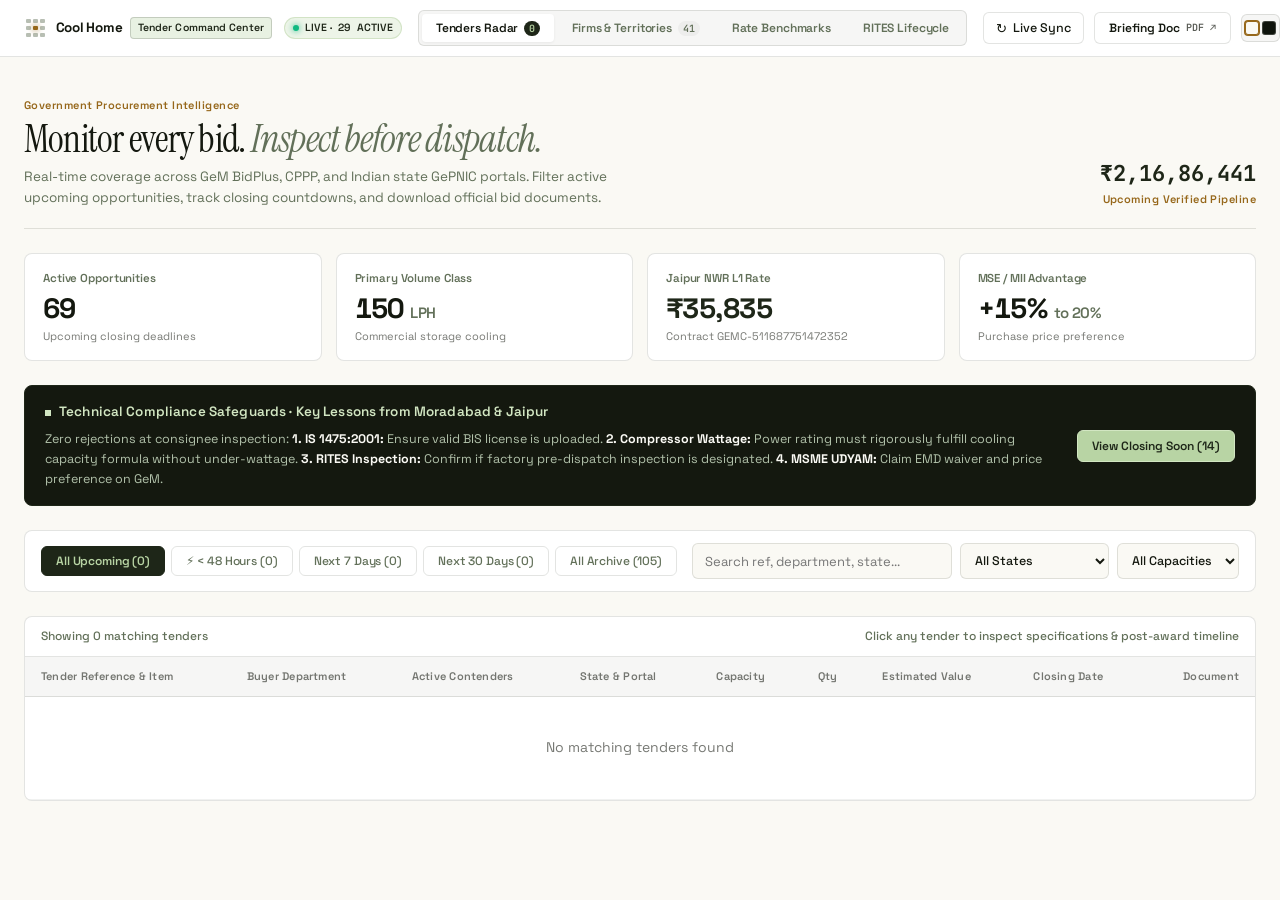
==== commit b038eb11: "feat: expand All-India 36-state coverage and dynamic competitor auto-discovery engine" ====
--- a/public/index.html
+++ b/public/index.html
@@ -1104,7 +1104,7 @@
     <!-- MAIN NAVIGATION TABS -->
     <nav class="nav-tabs" aria-label="Navigation Views">
       <button onclick="switchView('radar')" id="tab-radar" class="nav-tab active">Tenders Radar <span class="tab-count" id="tab-radar-count">29</span></button>
-      <button onclick="switchView('firms')" id="tab-firms" class="nav-tab">Firms &amp; Territories <span class="tab-count" id="tab-firms-count">26</span></button>
+      <button onclick="switchView('firms')" id="tab-firms" class="nav-tab">Firms &amp; Territories <span class="tab-count" id="tab-firms-count">38</span></button>
       <button onclick="switchView('rates')" id="tab-rates" class="nav-tab">Rate Benchmarks</button>
       <button onclick="switchView('lifecycle')" id="tab-lifecycle" class="nav-tab">RITES Lifecycle</button>
     </nav>
@@ -1250,23 +1250,23 @@
         </div>
         <div style="text-align: right;">
           <div class="mono" style="font-size: 22px; font-weight: 700; color: var(--forest);">
-            ₹10,31,76,000
-          </div>
-          <div class="eyebrow">Tracked Awards Volume (2,939 Units · 59 Wins)</div>
+            ₹11,92,29,000
+          </div>
+          <div class="eyebrow">Tracked Awards Volume (3,354 Units · 71 Wins Across India)</div>
         </div>
       </section>
 
       <!-- Competitor KPIs -->
       <section class="kpis">
         <div class="kpi">
-          <div class="kpi-label">Active Competitors</div>
-          <div class="kpi-val mono" id="kpi-firms-count">26 Brands</div>
-          <div class="kpi-sub">22 OEMs &middot; 4 Regional Dealers</div>
+          <div class="kpi-label">Active Competitor Network</div>
+          <div class="kpi-val mono" id="kpi-firms-count">38+ Brands</div>
+          <div class="kpi-sub">Dynamic Auto-Discovery &middot; All-India</div>
         </div>
         <div class="kpi">
           <div class="kpi-label">Territory Coverage</div>
-          <div class="kpi-val mono">12 States / Zones</div>
-          <div class="kpi-sub">Pan-India Railways &amp; Municipalities</div>
+          <div class="kpi-val mono">36 States &amp; UTs</div>
+          <div class="kpi-sub">All 28 States + 8 Union Territories</div>
         </div>
         <div class="kpi">
           <div class="kpi-label">Cool Home Direct OEM Rate</div>
@@ -1283,9 +1283,9 @@
       <!-- Firm Filter Bar -->
       <section class="filter-bar">
         <div class="chips" id="firm-channel-chips">
-          <button onclick="setFirmChannelFilter('')" id="chip-channel-all" class="chip active">All Brands (26)</button>
-          <button onclick="setFirmChannelFilter('OEM')" id="chip-channel-oem" class="chip">🏢 OEM Manufacturers (22)</button>
-          <button onclick="setFirmChannelFilter('Authorized Dealer')" id="chip-channel-dealer" class="chip">⚠️ Regional Dealers (4)</button>
+          <button onclick="setFirmChannelFilter('')" id="chip-channel-all" class="chip active">All Brands (38+)</button>
+          <button onclick="setFirmChannelFilter('OEM')" id="chip-channel-oem" class="chip">🏢 OEM Manufacturers (31)</button>
+          <button onclick="setFirmChannelFilter('Authorized Dealer')" id="chip-channel-dealer" class="chip">⚠️ Regional Dealers (7)</button>
         </div>
 
         <div class="inputs" style="flex:1;">
@@ -1319,20 +1319,56 @@
             <option value="Southern Cooling Systems">Southern Cooling Systems [Dealer - TN Reseller]</option>
           </select>
 
-          <select id="firm-state-select" class="select-input" onchange="filterFirms()" style="min-width:180px;">
-            <option value="">All Territories (12 States)</option>
-            <option value="Rajasthan">Rajasthan (NWR / PWD)</option>
-            <option value="Uttar Pradesh">Uttar Pradesh (NR / NCR / Urban)</option>
-            <option value="Maharashtra">Maharashtra (WR / Central Rly)</option>
-            <option value="Gujarat">Gujarat (GWSSB / GIDC / Civic)</option>
-            <option value="Tamil Nadu">Tamil Nadu (SR / TWAD / Civic)</option>
-            <option value="Delhi">Delhi (MES / CPWD / Education)</option>
-            <option value="Madhya Pradesh">Madhya Pradesh (BHEL / Health)</option>
-            <option value="Karnataka">Karnataka (SWR / AIIMS / Tech)</option>
-            <option value="Telangana">Telangana (SCR / DRDO Defence)</option>
-            <option value="Haryana">Haryana (HSVP / Tech Edu)</option>
-            <option value="Punjab">Punjab (RCF / PGIMER Health)</option>
-            <option value="Uttarakhand">Uttarakhand (AIIMS / Hill Area)</option>
+          <select id="firm-state-select" class="select-input" onchange="filterFirms()" style="min-width:230px;">
+            <option value="">All Territories (36 States &amp; UTs)</option>
+            <optgroup label="Northern Region">
+              <option value="Uttar Pradesh">Uttar Pradesh (NR / NCR / NER / UP Urban)</option>
+              <option value="Rajasthan">Rajasthan (NWR / PWD / RSRTC / AIIMS)</option>
+              <option value="Delhi">Delhi (Northern Rly HQ / MES Cantt / CPWD)</option>
+              <option value="Haryana">Haryana (HSVP / Tech Edu / BBMB / Depots)</option>
+              <option value="Punjab">Punjab (RCF Kapurthala / DMW / PGIMER)</option>
+              <option value="Himachal Pradesh">Himachal Pradesh (HP PWD / Shimla / SJVN)</option>
+              <option value="Uttarakhand">Uttarakhand (AIIMS Rishikesh / Jal Sansthan)</option>
+              <option value="Jammu & Kashmir">Jammu & Kashmir (USBRL / Army Northern Command)</option>
+              <option value="Ladakh">Ladakh (Leh &amp; Kargil Councils / Army 14 Corps)</option>
+              <option value="Chandigarh">Chandigarh (Admin / PGIMER / Secretariat)</option>
+            </optgroup>
+            <optgroup label="Western Region">
+              <option value="Maharashtra">Maharashtra (Western Rly / Central Rly / BMC)</option>
+              <option value="Gujarat">Gujarat (GWSSB / GIDC / WR Vadodara / GIFT)</option>
+              <option value="Madhya Pradesh">Madhya Pradesh (WCR / BHEL / MP Jal Nigam)</option>
+              <option value="Chhattisgarh">Chhattisgarh (SECR Bilaspur / Bhilai Steel)</option>
+              <option value="Goa">Goa (Konkan Railway / Goa PWD / Shipyard)</option>
+            </optgroup>
+            <optgroup label="Southern Region">
+              <option value="Tamil Nadu">Tamil Nadu (Southern Rly / TWAD / Chennai Corp)</option>
+              <option value="Karnataka">Karnataka (SWR Hubballi / BEL / HAL / BWSSB)</option>
+              <option value="Telangana">Telangana (SCR Secunderabad / DRDO / SCCL)</option>
+              <option value="Andhra Pradesh">Andhra Pradesh (SCR / Vizag Port / APMSIDC / TTD)</option>
+              <option value="Kerala">Kerala (Southern Rly / Cochin Shipyard / KWA)</option>
+              <option value="Puducherry">Puducherry (JIPMER / Univ / PWD Puducherry)</option>
+            </optgroup>
+            <optgroup label="Eastern Region">
+              <option value="West Bengal">West Bengal (Eastern Rly / SER / Metro / Haldia)</option>
+              <option value="Bihar">Bihar (ECR Hajipur / AIIMS Patna / PHED / BSEIDC)</option>
+              <option value="Odisha">Odisha (ECoR Bhubaneswar / SAIL / NALCO)</option>
+              <option value="Jharkhand">Jharkhand (SER / ECR / SAIL Bokaro / CCL)</option>
+            </optgroup>
+            <optgroup label="North-Eastern Region">
+              <option value="Assam">Assam (NFR Maligaon / Oil India / NRL / IIT)</option>
+              <option value="Tripura">Tripura (ONGC Tripura / Agartala Smart City)</option>
+              <option value="Meghalaya">Meghalaya (NEHU / NEIGRIHMS Shillong)</option>
+              <option value="Manipur">Manipur (RIMS Imphal / Manipur PWD / Univ)</option>
+              <option value="Nagaland">Nagaland (Dimapur Depot / Kohima Smart City)</option>
+              <option value="Arunachal Pradesh">Arunachal Pradesh (Itanagar / BRO / NHPC)</option>
+              <option value="Mizoram">Mizoram (Aizawl Smart City / Mizoram PWD)</option>
+              <option value="Sikkim">Sikkim (Sikkim Tourism / Gangtok / Army 33 Corps)</option>
+            </optgroup>
+            <optgroup label="Union Territories &amp; Islands">
+              <option value="Andaman & Nicobar">Andaman &amp; Nicobar (ANC Command / PBMC Port Blair)</option>
+              <option value="Dadra & Nagar Haveli and Daman & Diu">Dadra &amp; Nagar Haveli and Daman &amp; Diu</option>
+              <option value="Lakshadweep">Lakshadweep (Kavaratti / Health / Desalination)</option>
+            </optgroup>
           </select>
 
           <select id="firm-type-select" class="select-input" onchange="filterFirms()">
@@ -1354,8 +1390,19 @@
       <!-- Territory Footprint Matrix (Table) -->
       <section class="table-panel">
         <div class="table-head-info">
-          <span>Territory Footprint &amp; Displacement Playbook</span>
-          <span id="territory-summary">All 12 Monitored States &middot; Direct OEM vs Dealer Margin Displacement</span>
+          <span>Pan-India Territory Footprint &amp; Displacement Playbook</span>
+          <span id="territory-summary">All 36 States &amp; Union Territories &middot; 100% Geographic Coverage of India</span>
+        </div>
+        <div style="padding:10px 16px 4px 16px; border-bottom:1px solid var(--hairline); background:var(--inset);">
+          <div class="chips" style="gap:6px;">
+            <button onclick="setRegionZoneFilter('')" class="chip zone-chip active" data-zone="">All India (36 Territories)</button>
+            <button onclick="setRegionZoneFilter('North')" class="chip zone-chip" data-zone="North">Northern Zone (10)</button>
+            <button onclick="setRegionZoneFilter('West')" class="chip zone-chip" data-zone="West">Western Zone (5)</button>
+            <button onclick="setRegionZoneFilter('South')" class="chip zone-chip" data-zone="South">Southern Zone (6)</button>
+            <button onclick="setRegionZoneFilter('East')" class="chip zone-chip" data-zone="East">Eastern Zone (4)</button>
+            <button onclick="setRegionZoneFilter('North-East')" class="chip zone-chip" data-zone="North-East">North-Eastern Zone (8)</button>
+            <button onclick="setRegionZoneFilter('UTs')" class="chip zone-chip" data-zone="UTs">UTs &amp; Islands (3)</button>
+          </div>
         </div>
         <div class="table-scroll"><table>
           <thead>
@@ -1377,7 +1424,7 @@
       <!-- Historical Awards Log -->
       <section class="table-panel" id="awards-section">
         <div class="table-head-info">
-          <span id="awards-title">Historical Contract Awards Ledger (47 Verified Wins Across India)</span>
+          <span id="awards-title">Historical Contract Awards Ledger (71 Verified Wins Across India)</span>
           <span id="awards-summary">Official records across Indian Railways, Defence &amp; States (&sim;&8.92 Cr Volume)</span>
         </div>
         <div class="table-scroll"><table>
@@ -1841,33 +1888,34 @@
   </div>
 
   <script>
-    let RAW_BIDS = [{"bid_number": "GEM/2026/B/8124315", "title": "Benchis,CCTV,Classroom Stool,Laboratory equpment storage cabinet,Wooden table for laboratory work,R Benchis,CCTV,Classroom Stool,Laboratory equpment storage cabinet,Wooden table for laboratory work,Rack for chemistry lab,Wooden table for physics laboratory work,Wooden table for chemistry laboratory work,Table and chair for laboratory room,Reverse Osmosis based Water Treatment System above 50 LPH Capacity (V2),Drinking Water Coolers (V4) ISI Marked To IS 1475", "org_name": "Commissionerate Of Tribal Development", "ministry": "", "dept": "Tribal Development Department Gujarat", "state": "Gujarat", "portal_code": null, "status": "published", "end_date": "2026-10-24T10:00:00", "start_date": "2026-10-09T09:27:42", "capacity_class": null, "capacity_text": "", "quantity": 255.0, "est_value": null, "relevant": 1, "source_url": "https://bidplus.gem.gov.in/showbidDocument/9993645", "category": "Benchis,CCTV,Classroom Stool,Laboratory equpment storage cabinet,Wooden table for laboratory work,R", "pdf_path": "data/pdfs/GEM_2026_B_8124315.pdf", "fields": "{\"bid_number\": null, \"org_name\": \"Commissionerate Of Tribal Development\", \"office\": \"Arvalli\", \"quantity\": 255.0, \"emd\": 90000.0, \"category\": \"Benchis , CCTV , Classroom Stool , Laboratory equpment\", \"evaluation\": \"Total value wise evaluation\", \"consignee_qty\": \"L.\\u0938\\u0902.\", \"buyer_email\": \"pa-td-mds@gujarat.gov.in\"}", "emd": 90000.0, "buyer_email": "pa-td-mds@gujarat.gov.in", "evaluation": "Total value wise evaluation", "max_power_w": null, "cooling_capacity_lph": null, "storage_capacity_l": null}, {"bid_number": "GEM/2026/B/8083664", "title": "Drinking Water Coolers (V4) ISI Marked To IS 1475,Drinking Water Coolers (V4) ISI Marked To IS 1475 Drinking Water Coolers (V4) ISI Marked To IS 1475,Drinking Water Coolers (V4) ISI Marked To IS 1475", "org_name": "", "ministry": "", "dept": "Urban Development Department Uttar Pradesh", "state": "Uttar Pradesh", "portal_code": null, "status": "published", "end_date": "2026-10-24T15:00:00", "start_date": "2026-09-25T14:59:30", "capacity_class": null, "capacity_text": "", "quantity": 5.0, "est_value": null, "relevant": 1, "source_url": "https://bidplus.gem.gov.in/showbidDocument/9946773", "category": "Drinking Water Coolers (V4) ISI Marked To IS 1475,Drinking Water Coolers (V4) ISI Marked To IS 1475", "pdf_path": null, "fields": null, "emd": null, "buyer_email": null, "evaluation": null, "max_power_w": null, "cooling_capacity_lph": null, "storage_capacity_l": null}, {"bid_number": "GEM/2026/B/8139702", "title": "Drinking Water Coolers (V4) ISI Marked To IS 1475 Drinking Water Coolers (V4) ISI Marked To IS 1475", "org_name": "", "ministry": "", "dept": "Urban Development Department Uttar Pradesh", "state": "Uttar Pradesh", "portal_code": null, "status": "published", "end_date": "2026-10-24T16:00:00", "start_date": "2026-10-09T15:06:25", "capacity_class": null, "capacity_text": "", "quantity": 4.0, "est_value": null, "relevant": 1, "source_url": "https://bidplus.gem.gov.in/showbidDocument/10010881", "category": "Drinking Water Coolers (V4) ISI Marked To IS 1475", "pdf_path": null, "fields": null, "emd": null, "buyer_email": null, "evaluation": null, "max_power_w": null, "cooling_capacity_lph": null, "storage_capacity_l": null}, {"bid_number": "GEM/2026/B/8094295", "title": "Drinking Water Coolers (V4) ISI Marked To IS 1475,Drinking Water Coolers (V4) ISI Marked To IS 1475 Drinking Water Coolers (V4) ISI Marked To IS 1475,Drinking Water Coolers (V4) ISI Marked To IS 1475,Drinking Water Coolers (V4) ISI Marked To IS 1475,Drinking Water Coolers (V4) ISI Marked To IS 1475", "org_name": "", "ministry": "", "dept": "Public Health and Family Welfare Department Madhya Pradesh", "state": "Madhya Pradesh", "portal_code": null, "status": "published", "end_date": "2026-10-24T17:00:00", "start_date": "2026-10-10T17:10:25", "capacity_class": null, "capacity_text": "", "quantity": 3.0, "est_value": null, "relevant": 1, "source_url": "https://bidplus.gem.gov.in/showbidDocument/9959162", "category": "Drinking Water Coolers (V4) ISI Marked To IS 1475,Drinking Water Coolers (V4) ISI Marked To IS 1475", "pdf_path": null, "fields": null, "emd": null, "buyer_email": null, "evaluation": null, "max_power_w": null, "cooling_capacity_lph": null, "storage_capacity_l": null}, {"bid_number": "GEM/2026/B/8146663", "title": "Drinking Water Coolers (V4) ISI Marked To IS 1475 Drinking Water Coolers (V4) ISI Marked To IS 1475", "org_name": "", "ministry": "Ministry of Railways", "dept": "Indian Railways", "state": null, "portal_code": null, "status": "published", "end_date": "2026-10-26T10:00:00", "start_date": "2026-10-12T15:38:33", "capacity_class": null, "capacity_text": "", "quantity": 4.0, "est_value": null, "relevant": 1, "source_url": "https://bidplus.gem.gov.in/showbidDocument/10019100", "category": "Drinking Water Coolers (V4) ISI Marked To IS 1475", "pdf_path": null, "fields": null, "emd": null, "buyer_email": null, "evaluation": null, "max_power_w": null, "cooling_capacity_lph": null, "storage_capacity_l": null}, {"bid_number": "GEM/2026/B/8146500", "title": "Drinking Water Coolers (V4) ISI Marked To IS 1475 Drinking Water Coolers (V4) ISI Marked To IS 1475", "org_name": "", "ministry": "Ministry of Railways", "dept": "Indian Railways", "state": null, "portal_code": null, "status": "published", "end_date": "2026-10-26T10:00:00", "start_date": "2026-10-12T15:41:20", "capacity_class": null, "capacity_text": "", "quantity": 2.0, "est_value": null, "relevant": 1, "source_url": "https://bidplus.gem.gov.in/showbidDocument/10018912", "category": "Drinking Water Coolers (V4) ISI Marked To IS 1475", "pdf_path": null, "fields": null, "emd": null, "buyer_email": null, "evaluation": null, "max_power_w": null, "cooling_capacity_lph": null, "storage_capacity_l": null}, {"bid_number": "GEM/2026/B/8163619", "title": "Drinking Water Coolers (V4) ISI Marked To IS 1475 Drinking Water Coolers (V4) ISI Marked To IS 1475", "org_name": "", "ministry": "Ministry of Railways", "dept": "Indian Railways", "state": null, "portal_code": null, "status": "published", "end_date": "2026-10-26T11:00:00", "start_date": "2026-10-15T14:47:36", "capacity_class": null, "capacity_text": "", "quantity": 5.0, "est_value": null, "relevant": 1, "source_url": "https://bidplus.gem.gov.in/showbidDocument/10038276", "category": "Drinking Water Coolers (V4) ISI Marked To IS 1475", "pdf_path": null, "fields": null, "emd": null, "buyer_email": null, "evaluation": null, "max_power_w": null, "cooling_capacity_lph": null, "storage_capacity_l": null}, {"bid_number": "GEM/2026/B/8163770", "title": "Reverse Osmosis based Water Treatment System above 50 LPH Capacity (V2),Drinking Water Coolers (V4) Reverse Osmosis based Water Treatment System above 50 LPH Capacity (V2),Drinking Water Coolers (V4) ISI Marked To IS 1475", "org_name": "", "ministry": "", "dept": "Department of Panchayati Raj", "state": null, "portal_code": null, "status": "published", "end_date": "2026-10-26T11:00:00", "start_date": "2026-10-15T11:08:37", "capacity_class": null, "capacity_text": "", "quantity": 2.0, "est_value": null, "relevant": 1, "source_url": "https://bidplus.gem.gov.in/showbidDocument/10038447", "category": "Reverse Osmosis based Water Treatment System above 50 LPH Capacity (V2),Drinking Water Coolers (V4)", "pdf_path": null, "fields": null, "emd": null, "buyer_email": null, "evaluation": null, "max_power_w": null, "cooling_capacity_lph": null, "storage_capacity_l": null}, {"bid_number": "GEM/2026/B/8129861", "title": "Drinking Water Coolers (V4) ISI Marked To IS 1475 Drinking Water Coolers (V4) ISI Marked To IS 1475", "org_name": "", "ministry": "Ministry of Communications", "dept": "Department of Telecommunications (DOT)", "state": null, "portal_code": null, "status": "published", "end_date": "2026-10-26T11:00:00", "start_date": "2026-10-15T16:26:45", "capacity_class": null, "capacity_text": "", "quantity": 13.0, "est_value": null, "relevant": 1, "source_url": "https://bidplus.gem.gov.in/showbidDocument/9999773", "category": "Drinking Water Coolers (V4) ISI Marked To IS 1475", "pdf_path": null, "fields": null, "emd": null, "buyer_email": null, "evaluation": null, "max_power_w": null, "cooling_capacity_lph": null, "storage_capacity_l": null}, {"bid_number": "GEM/2026/B/8170000", "title": "Drinking Water Coolers (V4) ISI Marked To IS 1475 Drinking Water Coolers (V4) ISI Marked To IS 1475", "org_name": "", "ministry": "", "dept": "Technical Education Department Haryana", "state": "Haryana", "portal_code": null, "status": "published", "end_date": "2026-10-26T12:00:00", "start_date": "2026-10-16T11:47:15", "capacity_class": null, "capacity_text": "", "quantity": 1.0, "est_value": null, "relevant": 1, "source_url": "https://bidplus.gem.gov.in/showbidDocument/10045553", "category": "Drinking Water Coolers (V4) ISI Marked To IS 1475", "pdf_path": null, "fields": null, "emd": null, "buyer_email": null, "evaluation": null, "max_power_w": null, "cooling_capacity_lph": null, "storage_capacity_l": null}, {"bid_number": "GEM/2026/B/8164076", "title": "Drinking Water Coolers (V4) ISI Marked To IS 1475 Drinking Water Coolers (V4) ISI Marked To IS 1475", "org_name": "", "ministry": "", "dept": "Department of Panchayati Raj", "state": null, "portal_code": null, "status": "published", "end_date": "2026-10-26T12:00:00", "start_date": "2026-10-15T11:26:25", "capacity_class": null, "capacity_text": "", "quantity": 1.0, "est_value": null, "relevant": 1, "source_url": "https://bidplus.gem.gov.in/showbidDocument/10038783", "category": "Drinking Water Coolers (V4) ISI Marked To IS 1475", "pdf_path": null, "fields": null, "emd": null, "buyer_email": null, "evaluation": null, "max_power_w": null, "cooling_capacity_lph": null, "storage_capacity_l": null}, {"bid_number": "GEM/2026/B/8141332", "title": "Reverse Osmosis based Water Treatment System above 50 LPH Capacity (V2),Drinking Water Coolers (V4) Reverse Osmosis based Water Treatment System above 50 LPH Capacity (V2),Drinking Water Coolers (V4) ISI Marked To IS 1475", "org_name": "", "ministry": "", "dept": "Panchayats and Rural Housing Department Gujarat", "state": "Gujarat", "portal_code": null, "status": "published", "end_date": "2026-10-26T13:00:00", "start_date": "2026-10-12T12:22:03", "capacity_class": null, "capacity_text": "", "quantity": 4.0, "est_value": null, "relevant": 1, "source_url": "https://bidplus.gem.gov.in/showbidDocument/10012703", "category": "Reverse Osmosis based Water Treatment System above 50 LPH Capacity (V2),Drinking Water Coolers (V4)", "pdf_path": null, "fields": null, "emd": null, "buyer_email": null, "evaluation": null, "max_power_w": null, "cooling_capacity_lph": null, "storage_capacity_l": null}, {"bid_number": "GEM/2026/B/8164360", "title": "Drinking Water Coolers (V4) ISI Marked To IS 1475 Drinking Water Coolers (V4) ISI Marked To IS 1475", "org_name": "", "ministry": "Ministry of Defence", "dept": "Department of Defence Production", "state": null, "portal_code": null, "status": "published", "end_date": "2026-10-26T14:00:00", "start_date": "2026-10-15T17:05:06", "capacity_class": null, "capacity_text": "", "quantity": 10.0, "est_value": null, "relevant": 1, "source_url": "https://bidplus.gem.gov.in/showbidDocument/10039108", "category": "Drinking Water Coolers (V4) ISI Marked To IS 1475", "pdf_path": null, "fields": null, "emd": null, "buyer_email": null, "evaluation": null, "max_power_w": null, "cooling_capacity_lph": null, "storage_capacity_l": null}, {"bid_number": "GEM/2026/B/8165822", "title": "Drinking Water Coolers (V4) ISI Marked To IS 1475 Drinking Water Coolers (V4) ISI Marked To IS 1475", "org_name": "", "ministry": "Ministry of Defence", "dept": "Department of Defence Production", "state": null, "portal_code": null, "status": "published", "end_date": "2026-10-26T15:00:00", "start_date": "2026-10-15T17:02:34", "capacity_class": null, "capacity_text": "", "quantity": 3.0, "est_value": null, "relevant": 1, "source_url": "https://bidplus.gem.gov.in/showbidDocument/10040795", "category": "Drinking Water Coolers (V4) ISI Marked To IS 1475", "pdf_path": null, "fields": null, "emd": null, "buyer_email": null, "evaluation": null, "max_power_w": null, "cooling_capacity_lph": null, "storage_capacity_l": null}, {"bid_number": "GEM/2026/B/8163063", "title": "Drinking Water Coolers (V4) ISI Marked To IS 1475 Drinking Water Coolers (V4) ISI Marked To IS 1475", "org_name": "", "ministry": "", "dept": "Urban Development Department Uttar Pradesh", "state": "Uttar Pradesh", "portal_code": null, "status": "published", "end_date": "2026-10-26T16:00:00", "start_date": "2026-10-14T21:55:00", "capacity_class": null, "capacity_text": "", "quantity": 25.0, "est_value": null, "relevant": 1, "source_url": "https://bidplus.gem.gov.in/showbidDocument/10037616", "category": "Drinking Water Coolers (V4) ISI Marked To IS 1475", "pdf_path": null, "fields": null, "emd": null, "buyer_email": null, "evaluation": null, "max_power_w": null, "cooling_capacity_lph": null, "storage_capacity_l": null}, {"bid_number": "GEM/2026/B/8169661", "title": "Drinking Water Coolers (V4) ISI Marked To IS 1475 Drinking Water Coolers (V4) ISI Marked To IS 1475", "org_name": "", "ministry": "", "dept": "Panchayats and Rural Housing Department Gujarat", "state": "Gujarat", "portal_code": null, "status": "published", "end_date": "2026-10-26T16:00:00", "start_date": "2026-10-16T13:58:08", "capacity_class": null, "capacity_text": "", "quantity": 27.0, "est_value": null, "relevant": 1, "source_url": "https://bidplus.gem.gov.in/showbidDocument/10045167", "category": "Drinking Water Coolers (V4) ISI Marked To IS 1475", "pdf_path": null, "fields": null, "emd": null, "buyer_email": null, "evaluation": null, "max_power_w": null, "cooling_capacity_lph": null, "storage_capacity_l": null}, {"bid_number": "GEM/2026/B/8171204", "title": "Drinking Water Coolers (V4) ISI Marked To IS 1475 Drinking Water Coolers (V4) ISI Marked To IS 1475", "org_name": "", "ministry": "", "dept": "Panchayat and Rural Development Department Madhya Pradesh", "state": "Madhya Pradesh", "portal_code": null, "status": "published", "end_date": "2026-10-26T16:00:00", "start_date": "2026-10-16T15:07:39", "capacity_class": null, "capacity_text": "", "quantity": 1.0, "est_value": null, "relevant": 1, "source_url": "https://bidplus.gem.gov.in/showbidDocument/10046921", "category": "Drinking Water Coolers (V4) ISI Marked To IS 1475", "pdf_path": null, "fields": null, "emd": null, "buyer_email": null, "evaluation": null, "max_power_w": null, "cooling_capacity_lph": null, "storage_capacity_l": null}, {"bid_number": "GEM/2026/B/8107717", "title": "Reverse Osmosis based Water Treatment System above 50 LPH Capacity (V2),Drinking Water Coolers (V4) Reverse Osmosis based Water Treatment System above 50 LPH Capacity (V2),Reverse Osmosis based Water Treatment System above 50 LPH Capacity (V2),Drinking Water Coolers (V4) ISI Marked To IS 1475,Drinking Water Coolers (V4) ISI Marked To IS 1475", "org_name": "Commissionerate Of Technical Education", "ministry": "", "dept": "Education Department Gujarat", "state": "Gujarat", "portal_code": null, "status": "published", "end_date": "2026-10-26T17:00:00", "start_date": "2026-10-05T16:29:21", "capacity_class": 150, "capacity_text": "", "quantity": 6.0, "est_value": 495000.0, "relevant": 1, "source_url": "https://bidplus.gem.gov.in/showbidDocument/9974310", "category": "Reverse Osmosis based Water Treatment System above 50 LPH Capacity (V2),Drinking Water Coolers (V4)", "pdf_path": "data/pdfs/GEM_2026_B_8107717.pdf", "fields": "{\"bid_number\": null, \"org_name\": \"Commissionerate Of Technical Education\", \"office\": \"Bharuch\", \"quantity\": 6.0, \"est_value\": 495000.0, \"category\": \"Reverse Osmosis based Water Treatment System above 50\", \"evaluation\": \"Item wise evaluation\", \"consignee_qty\": \"E.\\u0938\\u0902.\", \"buyer_email\": \"buyer18.cte.gj@gembuyer.in\", \"cooling_capacity_lph\": 150.0, \"storage_capacity_l\": 150.0, \"max_power_w\": 1550.0, \"voltage\": \"230 V, Single Phase\", \"capacity_class\": 150, \"capacity_text\": \"150 LPH\"}", "emd": null, "buyer_email": "buyer18.cte.gj@gembuyer.in", "evaluation": "Item wise evaluation", "max_power_w": 1550.0, "cooling_capacity_lph": 150.0, "storage_capacity_l": 150.0}, {"bid_number": "GEM/2026/B/8167482", "title": "Drinking Water Coolers (V4) ISI Marked To IS 1475 Drinking Water Coolers (V4) ISI Marked To IS 1475", "org_name": "", "ministry": "Ministry of Chemicals and Fertilizers", "dept": "Department of Fertilizers", "state": null, "portal_code": null, "status": "published", "end_date": "2026-10-26T17:00:00", "start_date": "2026-10-15T17:17:04", "capacity_class": null, "capacity_text": "", "quantity": 8.0, "est_value": null, "relevant": 1, "source_url": "https://bidplus.gem.gov.in/showbidDocument/10042639", "category": "Drinking Water Coolers (V4) ISI Marked To IS 1475", "pdf_path": null, "fields": null, "emd": null, "buyer_email": null, "evaluation": null, "max_power_w": null, "cooling_capacity_lph": null, "storage_capacity_l": null}, {"bid_number": "GEM/2026/B/8039931", "title": "Drinking Water Coolers (V4) ISI Marked To IS 1475 Drinking Water Coolers (V4) ISI Marked To IS 1475", "org_name": "Nuclear Power Corporation Of India Limited", "ministry": "PMO", "dept": "Department of Atomic Energy", "state": null, "portal_code": null, "status": "published", "end_date": "2026-10-27T11:00:00", "start_date": "2026-10-06T14:22:33", "capacity_class": 60, "capacity_text": "", "quantity": 6.0, "est_value": null, "relevant": 1, "source_url": "https://bidplus.gem.gov.in/showbidDocument/9896883", "category": "Drinking Water Coolers (V4) ISI Marked To IS 1475", "pdf_path": "data/pdfs/GEM_2026_B_8039931.pdf", "fields": "{\"bid_number\": null, \"org_name\": \"Nuclear Power Corporation Of India Limited\", \"office\": \"Rajasthan\", \"quantity\": 6.0, \"category\": \"Drinking Water Coolers (V4) ISI Marked To IS 1475 (Q2)\", \"evaluation\": \"Total value wise evaluation\", \"consignee_qty\": \"/S.N\", \"buyer_email\": \"prbuy7746@npcil.co.in\", \"cooling_capacity_lph\": 60.0, \"storage_capacity_l\": 80.0, \"max_power_w\": 775.0, \"voltage\": \"230 V, Single Phase\", \"capacity_class\": 60, \"capacity_text\": \"60 LPH\"}", "emd": null, "buyer_email": "prbuy7746@npcil.co.in", "evaluation": "Total value wise evaluation", "max_power_w": 775.0, "cooling_capacity_lph": 60.0, "storage_capacity_l": 80.0}, {"bid_number": "GEM/2026/B/8126843", "title": "Drinking Water Coolers (V4) ISI Marked To IS 1475 Drinking Water Coolers (V4) ISI Marked To IS 1475", "org_name": "", "ministry": "", "dept": "Information Public Relations and Cultural Affairs Department Haryana", "state": "Haryana", "portal_code": null, "status": "published", "end_date": "2026-10-28T13:00:00", "start_date": "2026-10-07T12:20:08", "capacity_class": null, "capacity_text": "", "quantity": 1.0, "est_value": null, "relevant": 1, "source_url": "https://bidplus.gem.gov.in/showbidDocument/9996471", "category": "Drinking Water Coolers (V4) ISI Marked To IS 1475", "pdf_path": null, "fields": null, "emd": null, "buyer_email": null, "evaluation": null, "max_power_w": null, "cooling_capacity_lph": null, "storage_capacity_l": null}, {"bid_number": "GEM/2026/B/7993530", "title": "Drinking Water Coolers (V4) ISI Marked To IS 1475 Drinking Water Coolers (V4) ISI Marked To IS 1475", "org_name": "", "ministry": "", "dept": "Commercial Tax and Excise Department Department Chhattisgarh", "state": "Chhattisgarh", "portal_code": null, "status": "published", "end_date": "2026-10-30T15:00:00", "start_date": "2026-10-09T15:09:45", "capacity_class": null, "capacity_text": "", "quantity": 20.0, "est_value": null, "relevant": 1, "source_url": "https://bidplus.gem.gov.in/showbidDocument/9843462", "category": "Drinking Water Coolers (V4) ISI Marked To IS 1475", "pdf_path": "data/pdfs/GEM_2026_B_7993530.pdf", "fields": "{\"bid_number\": null, \"org_name\": null, \"office\": \"Office Of The Commissioner State Tax\", \"quantity\": 20.0, \"category\": \"Drinking Water Coolers (V4) ISI Marked To IS 1475 (Q2)\", \"evaluation\": \"Total value wise evaluation\", \"consignee_qty\": \"D.\\u0938\\u0902.\", \"buyer_email\": \"teekam.gunendra@cg.gov.in\"}", "emd": null, "buyer_email": "teekam.gunendra@cg.gov.in", "evaluation": "Total value wise evaluation", "max_power_w": null, "cooling_capacity_lph": null, "storage_capacity_l": null}, {"bid_number": "GEM/2026/B/8123729", "title": "Drinking Water Coolers (V4) ISI Marked To IS 1475 Drinking Water Coolers (V4) ISI Marked To IS 1475", "org_name": "", "ministry": "Ministry of Railways", "dept": "Indian Railways", "state": null, "portal_code": null, "status": "published", "end_date": "2026-10-23T19:00:00", "start_date": "2026-10-07T15:17:33", "capacity_class": null, "capacity_text": "", "quantity": 2.0, "est_value": null, "relevant": 1, "source_url": "https://bidplus.gem.gov.in/showbidDocument/9993012", "category": "Drinking Water Coolers (V4) ISI Marked To IS 1475", "pdf_path": null, "fields": null, "emd": null, "buyer_email": null, "evaluation": null, "max_power_w": null, "cooling_capacity_lph": null, "storage_capacity_l": null}, {"bid_number": "GEM/2026/B/8127403", "title": "Drinking Water Coolers (V4) ISI Marked To IS 1475 Drinking Water Coolers (V4) ISI Marked To IS 1475", "org_name": "Southern Railway", "ministry": "Ministry of Railways", "dept": "Indian Railways", "state": null, "portal_code": null, "status": "published", "end_date": "2026-10-23T19:00:00", "start_date": "2026-10-09T17:51:25", "capacity_class": 40, "capacity_text": "", "quantity": 15.0, "est_value": null, "relevant": 1, "source_url": "https://bidplus.gem.gov.in/showbidDocument/9997068", "category": "Drinking Water Coolers (V4) ISI Marked To IS 1475", "pdf_path": "data/pdfs/GEM_2026_B_8127403.pdf", "fields": "{\"bid_number\": null, \"org_name\": \"Southern Railway\", \"office\": \"Southern Railway\", \"quantity\": 15.0, \"category\": \"Drinking Water Coolers (V4) ISI Marked To IS 1475 (Q2)\", \"evaluation\": \"Total value wise evaluation\", \"consignee_qty\": \"/S.N\", \"buyer_email\": \"srdmmsa@sa.railnet.gov.in\", \"cooling_capacity_lph\": 40.0, \"storage_capacity_l\": 80.0, \"capacity_class\": 40, \"capacity_text\": \"40 LPH\"}", "emd": null, "buyer_email": "srdmmsa@sa.railnet.gov.in", "evaluation": "Total value wise evaluation", "max_power_w": null, "cooling_capacity_lph": 40.0, "storage_capacity_l": 80.0}, {"bid_number": "GEM/2026/B/8122503", "title": "Drinking Water Coolers (V4) ISI Marked To IS 1475 Drinking Water Coolers (V4) ISI Marked To IS 1475", "org_name": "", "ministry": "", "dept": "Higher Education Department Haryana", "state": "Haryana", "portal_code": null, "status": "published", "end_date": "2026-10-23T19:00:00", "start_date": "2026-10-06T15:39:39", "capacity_class": null, "capacity_text": "", "quantity": 5.0, "est_value": null, "relevant": 1, "source_url": "https://bidplus.gem.gov.in/showbidDocument/9991675", "category": "Drinking Water Coolers (V4) ISI Marked To IS 1475", "pdf_path": null, "fields": null, "emd": null, "buyer_email": null, "evaluation": null, "max_power_w": null, "cooling_capacity_lph": null, "storage_capacity_l": null}, {"bid_number": "GEM/2026/B/8156622", "title": "Drinking Water Coolers (V4) ISI Marked To IS 1475 Drinking Water Coolers (V4) ISI Marked To IS 1475", "org_name": "", "ministry": "", "dept": "Panchayat Raj Department Bihar", "state": "Bihar", "portal_code": null, "status": "published", "end_date": "2026-10-23T19:00:00", "start_date": "2026-10-13T18:19:20", "capacity_class": null, "capacity_text": "", "quantity": 1.0, "est_value": null, "relevant": 1, "source_url": "https://bidplus.gem.gov.in/showbidDocument/10030402", "category": "Drinking Water Coolers (V4) ISI Marked To IS 1475", "pdf_path": null, "fields": null, "emd": null, "buyer_email": null, "evaluation": null, "max_power_w": null, "cooling_capacity_lph": null, "storage_capacity_l": null}, {"bid_number": "GEM/2026/B/8058494", "title": "Drinking Water Coolers (V4) ISI Marked To IS 1475 Drinking Water Coolers (V4) ISI Marked To IS 1475", "org_name": "", "ministry": "", "dept": "Urban Development Department Uttar Pradesh", "state": "Uttar Pradesh", "portal_code": null, "status": "published", "end_date": "2026-10-23T19:00:00", "start_date": "2026-09-22T20:33:06", "capacity_class": null, "capacity_text": "", "quantity": 10.0, "est_value": null, "relevant": 1, "source_url": "https://bidplus.gem.gov.in/showbidDocument/9918000", "category": "Drinking Water Coolers (V4) ISI Marked To IS 1475", "pdf_path": null, "fields": null, "emd": null, "buyer_email": null, "evaluation": null, "max_power_w": null, "cooling_capacity_lph": null, "storage_capacity_l": null}, {"bid_number": "GEM/2026/R/756443", "title": "Reverse Osmosis based Water Treatment System above 50 LPH Capacity (V2),Drinking Water Coolers (V4) Reverse Osmosis based Water Treatment System above 50 LPH Capacity (V2),Drinking Water Coolers (V4) ISI Marked To IS 1475", "org_name": "", "ministry": "", "dept": "Panchayats and Rural Housing Department Gujarat", "state": "Gujarat", "portal_code": null, "status": "published", "end_date": "2026-10-23T17:00:00", "start_date": "2026-10-22T17:00:00", "capacity_class": null, "capacity_text": "", "quantity": 2.0, "est_value": null, "relevant": 1, "source_url": "https://bidplus.gem.gov.in/showbidDocument/10062691", "category": "Reverse Osmosis based Water Treatment System above 50 LPH Capacity (V2),Drinking Water Coolers (V4)", "pdf_path": null, "fields": null, "emd": null, "buyer_email": null, "evaluation": null, "max_power_w": null, "cooling_capacity_lph": null, "storage_capacity_l": null}, {"bid_number": "GEM/2026/B/7809463", "title": "Drinking Water Coolers (V4) ISI Marked To IS 1475 Drinking Water Coolers (V4) ISI Marked To IS 1475,Drinking Water Coolers (V4) ISI Marked To IS 1475,Drinking Water Coolers (V4) ISI Marked To IS 1475,Drinking Water Coolers (V4) ISI Marked To IS 1475,Drinking Water Coolers (V4) ISI Marked To IS 1475,Drinking Water Coolers (V4) ISI Marked To IS 1475,Drinking Water Coolers (V4) ISI Marked To IS 1475", "org_name": "North Western Railway", "ministry": "Ministry of Railways", "dept": "Indian Railways", "state": null, "portal_code": null, "status": "published", "end_date": "2026-10-23T16:00:00", "start_date": "2026-09-09T15:39:16", "capacity_class": 150, "capacity_text": "", "quantity": 84.0, "est_value": null, "relevant": 1, "source_url": "https://bidplus.gem.gov.in/showbidDocument/9632540", "category": "Drinking Water Coolers (V4) ISI Marked To IS 1475", "pdf_path": "data/pdfs/GEM_2026_B_7809463.pdf", "fields": "{\"bid_number\": null, \"org_name\": \"North Western Railway\", \"office\": \"North Western Railway\", \"quantity\": 84.0, \"emd\": 80300.0, \"category\": \"Drinking Water Coolers (V4) ISI Marked To IS 1475 (Q2)\", \"evaluation\": \"Total value wise evaluation\", \"consignee_qty\": \"/S.N\", \"buyer_email\": \"thakur.0376@gov.in\", \"cooling_capacity_lph\": 150.0, \"storage_capacity_l\": 150.0, \"capacity_class\": 150, \"capacity_text\": \"150 LPH\"}", "emd": 80300.0, "buyer_email": "thakur.0376@gov.in", "evaluation": "Total value wise evaluation", "max_power_w": null, "cooling_capacity_lph": 150.0, "storage_capacity_l": 150.0}, {"bid_number": "GEM/2026/B/8107766", "title": "Reverse Osmosis based Water Treatment System above 50 LPH Capacity (V2),Drinking Water Coolers (V4) Reverse Osmosis based Water Treatment System above 50 LPH Capacity (V2),Reverse Osmosis based Water Treatment System above 50 LPH Capacity (V2),Drinking Water Coolers (V4) ISI Marked To IS 1475,Drinking Water Coolers (V4) ISI Marked To IS 1475", "org_name": "", "ministry": "", "dept": "Education Department Gujarat", "state": "Gujarat", "portal_code": null, "status": "published", "end_date": "2026-10-20T17:00:00", "start_date": "2026-10-05T16:24:41", "capacity_class": null, "capacity_text": "", "quantity": 2.0, "est_value": null, "relevant": 1, "source_url": "https://bidplus.gem.gov.in/showbidDocument/9974368", "category": "Reverse Osmosis based Water Treatment System above 50 LPH Capacity (V2),Drinking Water Coolers (V4)", "pdf_path": null, "fields": null, "emd": null, "buyer_email": null, "evaluation": null, "max_power_w": null, "cooling_capacity_lph": null, "storage_capacity_l": null}, {"bid_number": "GEM/2026/B/8076312", "title": "Drinking Water Coolers (V4) ISI Marked To IS 1475 Drinking Water Coolers (V4) ISI Marked To IS 1475", "org_name": "", "ministry": "Ministry of Defence", "dept": "Department of Defence Production", "state": null, "portal_code": null, "status": "published", "end_date": "2026-10-20T17:00:00", "start_date": "2026-10-06T16:13:03", "capacity_class": null, "capacity_text": "", "quantity": 4.0, "est_value": null, "relevant": 1, "source_url": "https://bidplus.gem.gov.in/showbidDocument/9938365", "category": "Drinking Water Coolers (V4) ISI Marked To IS 1475", "pdf_path": null, "fields": null, "emd": null, "buyer_email": null, "evaluation": null, "max_power_w": null, "cooling_capacity_lph": null, "storage_capacity_l": null}, {"bid_number": "GEM/2026/B/8111338", "title": "Drinking Water Coolers (V4) ISI Marked To IS 1475,Reverse Osmosis based Water Treatment System abov Drinking Water Coolers (V4) ISI Marked To IS 1475,Reverse Osmosis based Water Treatment System above 50 LPH Capacity (V2)", "org_name": "", "ministry": "", "dept": "Labour Department Madhya Pradesh", "state": "Madhya Pradesh", "portal_code": null, "status": "published", "end_date": "2026-10-19T19:00:00", "start_date": "2026-10-09T18:05:15", "capacity_class": 60, "capacity_text": "60 LPH", "quantity": 8.0, "est_value": null, "relevant": 1, "source_url": "https://bidplus.gem.gov.in/showbidDocument/9978439", "category": "Drinking Water Coolers (V4) ISI Marked To IS 1475,Reverse Osmosis based Water Treatment System abov", "pdf_path": "data/pdfs/GEM_2026_B_8111338.pdf", "fields": "{\"bid_number\": null, \"org_name\": null, \"office\": \"Gwalior 1\", \"quantity\": 8.0, \"category\": \"Drinking Water Coolers (V4) ISI Marked To IS 1475 (Q2)\", \"evaluation\": \"Total value wise evaluation\", \"consignee_qty\": \"D.\\u0938\\u0902.\", \"buyer_email\": \"buyer230.sedmp.mp@gembuyer.in\", \"cooling_capacity_lph\": 60.0, \"storage_capacity_l\": 120.0, \"max_power_w\": 775.0, \"voltage\": \"230 V, Single Phase\", \"capacity_class\": 60, \"capacity_text\": \"60 LPH\"}", "emd": null, "buyer_email": "buyer230.sedmp.mp@gembuyer.in", "evaluation": "Total value wise evaluation", "max_power_w": 775.0, "cooling_capacity_lph": 60.0, "storage_capacity_l": 120.0}, {"bid_number": "GEM/2026/B/8137354", "title": "Drinking Water Coolers (V4) ISI Marked To IS 1475 Drinking Water Coolers (V4) ISI Marked To IS 1475", "org_name": "E-municipalities - Eservices To Citizens And Employees Of", "ministry": "", "dept": "Urban Development Department Uttar Pradesh", "state": "Uttar Pradesh", "portal_code": null, "status": "published", "end_date": "2026-10-19T18:00:00", "start_date": "2026-10-09T17:32:25", "capacity_class": 150, "capacity_text": "150 LPH", "quantity": 7.0, "est_value": null, "relevant": 1, "source_url": "https://bidplus.gem.gov.in/showbidDocument/10008267", "category": "Drinking Water Coolers (V4) ISI Marked To IS 1475", "pdf_path": "data/pdfs/GEM_2026_B_8137354.pdf", "fields": "{\"bid_number\": null, \"org_name\": \"E-municipalities - Eservices To Citizens And Employees Of\", \"office\": \"Nagar Panchayt Gadwara Bazar\", \"quantity\": 7.0, \"emd\": 70000.0, \"category\": \"Drinking Water Coolers (V4) ISI Marked To IS 1475 (Q2)\", \"evaluation\": \"Total value wise evaluation\", \"consignee_qty\": \"D.\\u0938\\u0902.\", \"buyer_email\": \"buycon320.eecep.up@gembuyer.in\", \"cooling_capacity_lph\": 150.0, \"storage_capacity_l\": 400.0, \"capacity_class\": 150, \"capacity_text\": \"150 LPH\"}", "emd": 70000.0, "buyer_email": "buycon320.eecep.up@gembuyer.in", "evaluation": "Total value wise evaluation", "max_power_w": null, "cooling_capacity_lph": 150.0, "storage_capacity_l": 400.0}, {"bid_number": "GEM/2026/B/8134198", "title": "Drinking Water Coolers (V4) ISI Marked To IS 1475 Drinking Water Coolers (V4) ISI Marked To IS 1475", "org_name": "E-municipalities - Eservices To Citizens And Employees Of", "ministry": "", "dept": "Urban Development Department Uttar Pradesh", "state": "Uttar Pradesh", "portal_code": null, "status": "published", "end_date": "2026-10-19T15:00:00", "start_date": "2026-10-08T14:45:05", "capacity_class": 150, "capacity_text": "150 LPH", "quantity": 15.0, "est_value": 6172746.0, "relevant": 1, "source_url": "https://bidplus.gem.gov.in/showbidDocument/10004727", "category": "Drinking Water Coolers (V4) ISI Marked To IS 1475", "pdf_path": "data/pdfs/GEM_2026_B_8134198.pdf", "fields": "{\"bid_number\": null, \"org_name\": \"E-municipalities - Eservices To Citizens And Employees Of\", \"office\": \"Nagar Panchayat Saidnagali Amroha\", \"quantity\": 15.0, \"est_value\": 6172746.0, \"emd\": 123450.0, \"category\": \"Drinking Water Coolers (V4) ISI Marked To IS 1475 (Q2)\", \"evaluation\": \"Total value wise evaluation\", \"consignee_qty\": \"D.\\u0938\\u0902.\", \"buyer_email\": \"buycon205.eecep.up@gembuyer.in\", \"cooling_capacity_lph\": 150.0, \"storage_capacity_l\": 150.0, \"capacity_class\": 150, \"capacity_text\": \"150 LPH\"}", "emd": 123450.0, "buyer_email": "buycon205.eecep.up@gembuyer.in", "evaluation": "Total value wise evaluation", "max_power_w": null, "cooling_capacity_lph": 150.0, "storage_capacity_l": 150.0}, {"bid_number": "GEM/2026/B/8126246", "title": "Drinking Water Coolers (V4) ISI Marked To IS 1475 Drinking Water Coolers (V4) ISI Marked To IS 1475", "org_name": "Bharat Electronics Limited (bel)", "ministry": "Ministry of Defence", "dept": "Department of Defence Production", "state": null, "portal_code": null, "status": "published", "end_date": "2026-10-19T14:00:00", "start_date": "2026-10-09T13:39:09", "capacity_class": 80, "capacity_text": "80 LPH", "quantity": 35.0, "est_value": null, "relevant": 1, "source_url": "https://bidplus.gem.gov.in/showbidDocument/9995808", "category": "Drinking Water Coolers (V4) ISI Marked To IS 1475", "pdf_path": "data/pdfs/GEM_2026_B_8126246.pdf", "fields": "{\"bid_number\": null, \"org_name\": \"Bharat Electronics Limited (bel)\", \"office\": null, \"quantity\": 35.0, \"category\": \"Drinking Water Coolers (V4) ISI Marked To IS 1475 (Q2)\", \"evaluation\": \"Total value wise evaluation\", \"consignee_qty\": \"E.\\u0938\\u0902.\", \"buyer_email\": \"pur_hd_gc7@bel.co.in\", \"cooling_capacity_lph\": 80.0, \"storage_capacity_l\": 80.0, \"capacity_class\": 80, \"capacity_text\": \"80 LPH\"}", "emd": null, "buyer_email": "pur_hd_gc7@bel.co.in", "evaluation": "Total value wise evaluation", "max_power_w": null, "cooling_capacity_lph": 80.0, "storage_capacity_l": 80.0}, {"bid_number": "GEM/2026/B/8133366", "title": "Drinking Water Coolers (V4) ISI Marked To IS 1475 Drinking Water Coolers (V4) ISI Marked To IS 1475", "org_name": "", "ministry": "", "dept": "Urban Development Department Uttar Pradesh", "state": "Uttar Pradesh", "portal_code": null, "status": "published", "end_date": "2026-10-19T13:00:00", "start_date": "2026-10-08T13:13:10", "capacity_class": null, "capacity_text": "", "quantity": 5.0, "est_value": null, "relevant": 1, "source_url": "https://bidplus.gem.gov.in/showbidDocument/10003766", "category": "Drinking Water Coolers (V4) ISI Marked To IS 1475", "pdf_path": null, "fields": null, "emd": null, "buyer_email": null, "evaluation": null, "max_power_w": null, "cooling_capacity_lph": null, "storage_capacity_l": null}, {"bid_number": "GEM/2026/B/8077495", "title": "Drinking Water Coolers (V4) ISI Marked To IS 1475 Drinking Water Coolers (V4) ISI Marked To IS 1475", "org_name": "", "ministry": "Ministry of Defence", "dept": "Department of Defence", "state": null, "portal_code": null, "status": "published", "end_date": "2026-10-19T10:00:00", "start_date": "2026-10-05T16:53:42", "capacity_class": null, "capacity_text": "", "quantity": 1.0, "est_value": null, "relevant": 1, "source_url": "https://bidplus.gem.gov.in/showbidDocument/9939716", "category": "Drinking Water Coolers (V4) ISI Marked To IS 1475", "pdf_path": null, "fields": null, "emd": null, "buyer_email": null, "evaluation": null, "max_power_w": null, "cooling_capacity_lph": null, "storage_capacity_l": null}, {"bid_number": "GEM/2026/B/8126530", "title": "Drinking Water Coolers (V4) ISI Marked To IS 1475 Drinking Water Coolers (V4) ISI Marked To IS 1475", "org_name": "", "ministry": "", "dept": "Department of Panchayati Raj", "state": null, "portal_code": null, "status": "published", "end_date": "2026-10-17T12:00:00", "start_date": "2026-10-07T11:44:48", "capacity_class": null, "capacity_text": "", "quantity": 1.0, "est_value": null, "relevant": 1, "source_url": "https://bidplus.gem.gov.in/showbidDocument/9996127", "category": "Drinking Water Coolers (V4) ISI Marked To IS 1475", "pdf_path": null, "fields": null, "emd": null, "buyer_email": null, "evaluation": null, "max_power_w": null, "cooling_capacity_lph": null, "storage_capacity_l": null}, {"bid_number": "GEM/2026/B/8115293", "title": "Drinking Water Coolers (V4) ISI Marked To IS 1475 Drinking Water Coolers (V4) ISI Marked To IS 1475", "org_name": "", "ministry": "", "dept": "Panchayats and Rural Housing Department Gujarat", "state": "Gujarat", "portal_code": null, "status": "published", "end_date": "2026-10-16T16:00:00", "start_date": "2026-10-05T15:19:52", "capacity_class": 40, "capacity_text": "40 LPH", "quantity": 27.0, "est_value": null, "relevant": 1, "source_url": "https://bidplus.gem.gov.in/showbidDocument/9983160", "category": "Drinking Water Coolers (V4) ISI Marked To IS 1475", "pdf_path": "data/pdfs/GEM_2026_B_8115293.pdf", "fields": "{\"bid_number\": null, \"org_name\": null, \"office\": \"Barvala\", \"quantity\": 27.0, \"emd\": 55500.0, \"category\": \"Drinking Water Coolers (V4) ISI Marked To IS 1475 (Q2)\", \"evaluation\": \"Total value wise evaluation\", \"consignee_qty\": \"D.\\u0938\\u0902.\", \"buyer_email\": \"tdo.barvala@gmail.com\", \"cooling_capacity_lph\": 40.0, \"storage_capacity_l\": 80.0, \"max_power_w\": 575.0, \"voltage\": \"230 V, Single Phase\", \"capacity_class\": 40, \"capacity_text\": \"40 LPH\"}", "emd": 55500.0, "buyer_email": "tdo.barvala@gmail.com", "evaluation": "Total value wise evaluation", "max_power_w": 575.0, "cooling_capacity_lph": 40.0, "storage_capacity_l": 80.0}, {"bid_number": "GEM/2026/B/8121474", "title": "Drinking Water Coolers (V4) ISI Marked To IS 1475 Drinking Water Coolers (V4) ISI Marked To IS 1475", "org_name": "", "ministry": "", "dept": "Home Department Madhya Pradesh", "state": "Madhya Pradesh", "portal_code": null, "status": "published", "end_date": "2026-10-16T15:00:00", "start_date": "2026-10-06T13:46:58", "capacity_class": 150, "capacity_text": "150 LPH", "quantity": 10.0, "est_value": null, "relevant": 1, "source_url": "https://bidplus.gem.gov.in/showbidDocument/9990539", "category": "Drinking Water Coolers (V4) ISI Marked To IS 1475", "pdf_path": "data/pdfs/GEM_2026_B_8121474.pdf", "fields": "{\"bid_number\": null, \"org_name\": null, \"office\": \"6th Battalion Saf Jabalpur\", \"quantity\": 10.0, \"category\": \"Drinking Water Coolers (V4) ISI Marked To IS 1475 (Q2)\", \"evaluation\": \"Total value wise evaluation\", \"consignee_qty\": \"/S.N\", \"buyer_email\": \"co6bn_saf@mppolice.gov.in\", \"cooling_capacity_lph\": 150.0, \"storage_capacity_l\": 150.0, \"max_power_w\": 1550.0, \"voltage\": \"230 V, Single Phase\", \"capacity_class\": 150, \"capacity_text\": \"150 LPH\"}", "emd": null, "buyer_email": "co6bn_saf@mppolice.gov.in", "evaluation": "Total value wise evaluation", "max_power_w": 1550.0, "cooling_capacity_lph": 150.0, "storage_capacity_l": 150.0}, {"bid_number": "GEM/2026/B/8008586", "title": "Stationary Storage Type Electric Water Heaters (Geyser) (V3) ISI Marked to IS 2082,Drinking Water C Stationary Storage Type Electric Water Heaters (Geyser) (V3) ISI Marked to IS 2082,Drinking Water Coolers (V4) ISI Marked To IS 1475", "org_name": "Indian Army", "ministry": "Ministry of Defence", "dept": "Department of Military Affairs", "state": null, "portal_code": null, "status": "published", "end_date": "2026-10-16T12:00:00", "start_date": "2026-10-08T10:16:28", "capacity_class": 40, "capacity_text": "40 LPH", "quantity": 104.0, "est_value": null, "relevant": 1, "source_url": "https://bidplus.gem.gov.in/showbidDocument/9860942", "category": "Stationary Storage Type Electric Water Heaters (Geyser) (V3) ISI Marked to IS 2082,Drinking Water C", "pdf_path": "data/pdfs/GEM_2026_B_8008586.pdf", "fields": "{\"bid_number\": null, \"org_name\": \"Indian Army\", \"office\": null, \"quantity\": 104.0, \"emd\": 32300.0, \"category\": \"Stationary Storage Type Electric Water Heaters (Geyser)\", \"evaluation\": \"Total value wise evaluation\", \"consignee_qty\": \"E.\\u0938\\u0902.\", \"buyer_email\": \"vinods3476-cgo@gov.in\", \"cooling_capacity_lph\": 40.0, \"storage_capacity_l\": 80.0, \"voltage\": \"230 V, Single Phase\", \"capacity_class\": 40, \"capacity_text\": \"40 LPH\"}", "emd": 32300.0, "buyer_email": "vinods3476-cgo@gov.in", "evaluation": "Total value wise evaluation", "max_power_w": null, "cooling_capacity_lph": 40.0, "storage_capacity_l": 80.0}, {"bid_number": "GEM/2026/B/8078452", "title": "Drinking Water Coolers (V4) ISI Marked To IS 1475 Drinking Water Coolers (V4) ISI Marked To IS 1475", "org_name": "National Institute Of Technology (nit)", "ministry": "Ministry of Education", "dept": "Department of Higher Education", "state": null, "portal_code": null, "status": "published", "end_date": "2026-10-15T14:00:00", "start_date": "2026-09-24T14:08:17", "capacity_class": 150, "capacity_text": "", "quantity": 6.0, "est_value": null, "relevant": 1, "source_url": "https://bidplus.gem.gov.in/showbidDocument/9940798", "category": "Drinking Water Coolers (V4) ISI Marked To IS 1475", "pdf_path": "data/pdfs/GEM_2026_B_8078452.pdf", "fields": "{\"bid_number\": null, \"org_name\": \"National Institute Of Technology (nit)\", \"office\": \"Delhi\", \"quantity\": 6.0, \"emd\": 15500.0, \"category\": \"Drinking Water Coolers (V4) ISI Marked To IS 1475 (Q2)\", \"evaluation\": \"Total value wise evaluation\", \"consignee_qty\": \"E.\\u0938\\u0902.\", \"buyer_email\": \"pravesh.ranga@nitd.ac.in\", \"cooling_capacity_lph\": 150.0, \"storage_capacity_l\": 150.0, \"capacity_class\": 150, \"capacity_text\": \"150 LPH\"}", "emd": 15500.0, "buyer_email": "pravesh.ranga@nitd.ac.in", "evaluation": "Total value wise evaluation", "max_power_w": null, "cooling_capacity_lph": 150.0, "storage_capacity_l": 150.0}, {"bid_number": "GEM/2026/B/8112352", "title": "Reverse Osmosis based Water Treatment System above 50 LPH Capacity (V2),Drinking Water Coolers (V4) Reverse Osmosis based Water Treatment System above 50 LPH Capacity (V2),Reverse Osmosis based Water Treatment System above 50 LPH Capacity (V2),Drinking Water Coolers (V4) ISI Marked To IS 1475,Drinking Water Coolers (V4) ISI Marked To IS 1475", "org_name": "", "ministry": "", "dept": "Health & Family Welfare Department Gujarat", "state": "Gujarat", "portal_code": null, "status": "published", "end_date": "2026-10-15T12:00:00", "start_date": "2026-10-03T12:05:13", "capacity_class": null, "capacity_text": "", "quantity": 2.0, "est_value": null, "relevant": 1, "source_url": "https://bidplus.gem.gov.in/showbidDocument/9979690", "category": "Reverse Osmosis based Water Treatment System above 50 LPH Capacity (V2),Drinking Water Coolers (V4)", "pdf_path": null, "fields": null, "emd": null, "buyer_email": null, "evaluation": null, "max_power_w": null, "cooling_capacity_lph": null, "storage_capacity_l": null}, {"bid_number": "GEM/2026/B/8076876", "title": "Drinking Water Coolers (V4) ISI Marked To IS 1475 Drinking Water Coolers (V4) ISI Marked To IS 1475", "org_name": "Bhavnagar District Panchayat", "ministry": "", "dept": "Panchayats and Rural Housing Department Gujarat", "state": "Gujarat", "portal_code": null, "status": "published", "end_date": "2026-10-15T12:00:00", "start_date": "2026-09-24T11:21:50", "capacity_class": 60, "capacity_text": "60 LPH", "quantity": 19.0, "est_value": null, "relevant": 1, "source_url": "https://bidplus.gem.gov.in/showbidDocument/9939015", "category": "Drinking Water Coolers (V4) ISI Marked To IS 1475", "pdf_path": "data/pdfs/GEM_2026_B_8076876.pdf", "fields": "{\"bid_number\": null, \"org_name\": \"Bhavnagar District Panchayat\", \"office\": \"Taluka Panchayat Talaja\", \"quantity\": 19.0, \"emd\": 26509.0, \"category\": \"Drinking Water Coolers (V4) ISI Marked To IS 1475 (Q2)\", \"evaluation\": \"Total value wise evaluation\", \"consignee_qty\": \"/S.N\", \"buyer_email\": \"palivalkaushik8152@gmail.com\", \"cooling_capacity_lph\": 60.0, \"storage_capacity_l\": 120.0, \"capacity_class\": 60, \"capacity_text\": \"60 LPH\"}", "emd": 26509.0, "buyer_email": "palivalkaushik8152@gmail.com", "evaluation": "Total value wise evaluation", "max_power_w": null, "cooling_capacity_lph": 60.0, "storage_capacity_l": 120.0}, {"bid_number": "GEM/2026/B/8118899", "title": "Drinking Water Coolers (V4) ISI Marked To IS 1475 Drinking Water Coolers (V4) ISI Marked To IS 1475", "org_name": "", "ministry": "Ministry of Railways", "dept": "Indian Railways", "state": null, "portal_code": null, "status": "published", "end_date": "2026-10-15T10:00:00", "start_date": "2026-10-05T18:11:27", "capacity_class": null, "capacity_text": "", "quantity": 5.0, "est_value": null, "relevant": 1, "source_url": "https://bidplus.gem.gov.in/showbidDocument/9987482", "category": "Drinking Water Coolers (V4) ISI Marked To IS 1475", "pdf_path": null, "fields": null, "emd": null, "buyer_email": null, "evaluation": null, "max_power_w": null, "cooling_capacity_lph": null, "storage_capacity_l": null}, {"bid_number": "GEM/2026/B/8118803", "title": "Drinking Water Coolers (V4) ISI Marked To IS 1475 Drinking Water Coolers (V4) ISI Marked To IS 1475", "org_name": "", "ministry": "Ministry of Railways", "dept": "Indian Railways", "state": null, "portal_code": null, "status": "published", "end_date": "2026-10-15T10:00:00", "start_date": "2026-10-05T18:13:14", "capacity_class": null, "capacity_text": "", "quantity": 5.0, "est_value": null, "relevant": 1, "source_url": "https://bidplus.gem.gov.in/showbidDocument/9987372", "category": "Drinking Water Coolers (V4) ISI Marked To IS 1475", "pdf_path": null, "fields": null, "emd": null, "buyer_email": null, "evaluation": null, "max_power_w": null, "cooling_capacity_lph": null, "storage_capacity_l": null}, {"bid_number": "GEM/2026/B/8096768", "title": "Drinking Water Coolers (V4) ISI Marked To IS 1475 Drinking Water Coolers (V4) ISI Marked To IS 1475", "org_name": "", "ministry": "Ministry of Railways", "dept": "Indian Railways", "state": null, "portal_code": null, "status": "published", "end_date": "2026-10-15T09:00:00", "start_date": "2026-09-30T08:24:40", "capacity_class": null, "capacity_text": "", "quantity": 4.0, "est_value": null, "relevant": 1, "source_url": "https://bidplus.gem.gov.in/showbidDocument/9961958", "category": "Drinking Water Coolers (V4) ISI Marked To IS 1475", "pdf_path": null, "fields": null, "emd": null, "buyer_email": null, "evaluation": null, "max_power_w": null, "cooling_capacity_lph": null, "storage_capacity_l": null}, {"bid_number": "GEM/2026/B/8139730", "title": "Drinking Water Coolers (V4) ISI Marked To IS 1475 Drinking Water Coolers (V4) ISI Marked To IS 1475", "org_name": "", "ministry": "Ministry of Defence", "dept": "Department of Military Affairs", "state": null, "portal_code": null, "status": "published", "end_date": "2026-10-14T15:00:00", "start_date": "2026-10-09T14:53:07", "capacity_class": null, "capacity_text": "", "quantity": 5.0, "est_value": null, "relevant": 1, "source_url": "https://bidplus.gem.gov.in/showbidDocument/10010914", "category": "Drinking Water Coolers (V4) ISI Marked To IS 1475", "pdf_path": null, "fields": null, "emd": null, "buyer_email": null, "evaluation": null, "max_power_w": null, "cooling_capacity_lph": null, "storage_capacity_l": null}, {"bid_number": "GEM/2026/B/8049416", "title": "ITEM 1 DRINKING WATER COOLER,ITEM 2 WATER PURIFIER,ITEM 3 DRINKING WATER COOLER INSTALLATION,ITEM 4 ITEM 1 DRINKING WATER COOLER,ITEM 2 WATER PURIFIER,ITEM 3 DRINKING WATER COOLER INSTALLATION,ITEM 4 WATER PURIFIER INSTATLLATION,ITEM 5 DRINKING WATER COOLER STAND,ITEM 6 WATER LEVEL SENSOR", "org_name": "Archaeological Survey Of India (asi)", "ministry": "Ministry of Culture", "dept": "NA", "state": null, "portal_code": null, "status": "published", "end_date": "2026-10-14T09:00:00", "start_date": "2026-09-17T16:04:37", "capacity_class": null, "capacity_text": "", "quantity": 6.0, "est_value": null, "relevant": 1, "source_url": "https://bidplus.gem.gov.in/showbidDocument/9907658", "category": "ITEM 1 DRINKING WATER COOLER,ITEM 2 WATER PURIFIER,ITEM 3 DRINKING WATER COOLER INSTALLATION,ITEM 4", "pdf_path": "data/pdfs/GEM_2026_B_8049416.pdf", "fields": "{\"bid_number\": null, \"org_name\": \"Archaeological Survey Of India (asi)\", \"office\": \"Bhopal Circle Bhopal\", \"quantity\": 6.0, \"category\": \"ITEM 1 DRINKING WATER COOLER , ITEM 2 WATER PURIFIER\", \"evaluation\": \"Total value wise evaluation\", \"consignee_qty\": \"M.\\u0938\\u0902.\", \"buyer_email\": \"vijaysharma.asi@gov.in\"}", "emd": null, "buyer_email": "vijaysharma.asi@gov.in", "evaluation": "Total value wise evaluation", "max_power_w": null, "cooling_capacity_lph": null, "storage_capacity_l": null}, {"bid_number": "GEM/2026/B/8066972", "title": "Drinking Water Coolers (V4) ISI Marked To IS 1475 Drinking Water Coolers (V4) ISI Marked To IS 1475", "org_name": "", "ministry": "", "dept": "Urban Development Department Uttar Pradesh", "state": "Uttar Pradesh", "portal_code": null, "status": "published", "end_date": "2026-10-13T18:00:00", "start_date": "2026-10-03T17:40:32", "capacity_class": null, "capacity_text": "", "quantity": 5.0, "est_value": null, "relevant": 1, "source_url": "https://bidplus.gem.gov.in/showbidDocument/9927875", "category": "Drinking Water Coolers (V4) ISI Marked To IS 1475", "pdf_path": null, "fields": null, "emd": null, "buyer_email": null, "evaluation": null, "max_power_w": null, "cooling_capacity_lph": null, "storage_capacity_l": null}, {"bid_number": "GEM/2026/B/8037314", "title": "Drinking Water Coolers (V4) ISI Marked To IS 1475 Drinking Water Coolers (V4) ISI Marked To IS 1475", "org_name": "", "ministry": "Ministry of Tourism", "dept": "Department of Tourism", "state": null, "portal_code": null, "status": "published", "end_date": "2026-10-13T13:00:00", "start_date": "2026-10-03T12:29:01", "capacity_class": null, "capacity_text": "", "quantity": 1.0, "est_value": null, "relevant": 1, "source_url": "https://bidplus.gem.gov.in/showbidDocument/9893930", "category": "Drinking Water Coolers (V4) ISI Marked To IS 1475", "pdf_path": null, "fields": null, "emd": null, "buyer_email": null, "evaluation": null, "max_power_w": null, "cooling_capacity_lph": null, "storage_capacity_l": null}, {"bid_number": "GEM/2026/B/8092381", "title": "Procurement of Drinking Water Cooler with Purifier System (120 liters) Procurement of Drinking Water Cooler with Purifier System (120 liters),Procurement of Drinking Water Cooler with Purifier System (120 liters),Procurement of Drinking Water Cooler with Purifier System (120 liters),Procurement of Drinking Water Cooler with Purifier System (120 liters),Procurement of Drinking Water Cooler with Purifier System (120 liters),Procurement of Drinking Water Cooler with Purifier System (120 liters),Procurement of Drinking Water Cooler with Purifier System (120 liters)", "org_name": "Mineral Exploration And Consultancy Limited", "ministry": "Ministry of Mines", "dept": "NA", "state": null, "portal_code": null, "status": "published", "end_date": "2026-10-13T11:00:00", "start_date": "2026-09-28T17:32:28", "capacity_class": null, "capacity_text": "", "quantity": 24.0, "est_value": null, "relevant": 1, "source_url": "https://bidplus.gem.gov.in/showbidDocument/9956995", "category": "Procurement of Drinking Water Cooler with Purifier System (120 liters)", "pdf_path": "data/pdfs/GEM_2026_B_8092381.pdf", "fields": "{\"bid_number\": null, \"org_name\": \"Mineral Exploration And Consultancy Limited\", \"office\": \"Mineral Exploration And Consultancy Limited\", \"quantity\": 24.0, \"emd\": 40000.0, \"category\": \"Procurement of Drinking Water Cooler with Purifier System\", \"evaluation\": \"Total value wise evaluation\", \"consignee_qty\": \"H.\\u0938\\u0902.\", \"buyer_email\": \"skumar@mecl.gov.in\"}", "emd": 40000.0, "buyer_email": "skumar@mecl.gov.in", "evaluation": "Total value wise evaluation", "max_power_w": null, "cooling_capacity_lph": null, "storage_capacity_l": null}, {"bid_number": "GEM/2026/B/8111408", "title": "Drinking Water Coolers (V4) ISI Marked To IS 1475 Drinking Water Coolers (V4) ISI Marked To IS 1475", "org_name": "", "ministry": "", "dept": "Panchayats and Rural Housing Department Gujarat", "state": "Gujarat", "portal_code": null, "status": "published", "end_date": "2026-10-13T09:00:00", "start_date": "2026-10-02T22:10:11", "capacity_class": 60, "capacity_text": "60 LPH", "quantity": 9.0, "est_value": null, "relevant": 1, "source_url": "https://bidplus.gem.gov.in/showbidDocument/9978519", "category": "Drinking Water Coolers (V4) ISI Marked To IS 1475", "pdf_path": "data/pdfs/GEM_2026_B_8111408.pdf", "fields": "{\"bid_number\": null, \"org_name\": null, \"office\": \"Barvala\", \"quantity\": 9.0, \"category\": \"Drinking Water Coolers (V4) ISI Marked To IS 1475 (Q2)\", \"evaluation\": \"Total value wise evaluation\", \"consignee_qty\": \"C.\\u0938\\u0902.\", \"buyer_email\": \"tdo.barvala@gmail.com\", \"cooling_capacity_lph\": 60.0, \"storage_capacity_l\": 80.0, \"max_power_w\": 775.0, \"voltage\": \"230 V, Single Phase\", \"capacity_class\": 60, \"capacity_text\": \"60 LPH\"}", "emd": null, "buyer_email": "tdo.barvala@gmail.com", "evaluation": "Total value wise evaluation", "max_power_w": 775.0, "cooling_capacity_lph": 60.0, "storage_capacity_l": 80.0}, {"bid_number": "GEM/2026/B/8110233", "title": "Drinking Water Coolers (V4) ISI Marked To IS 1475 Drinking Water Coolers (V4) ISI Marked To IS 1475", "org_name": "", "ministry": "", "dept": "Urban Development Department Uttar Pradesh", "state": "Uttar Pradesh", "portal_code": null, "status": "published", "end_date": "2026-10-12T20:00:00", "start_date": "2026-10-01T19:26:13", "capacity_class": 150, "capacity_text": "", "quantity": 8.0, "est_value": null, "relevant": 1, "source_url": "https://bidplus.gem.gov.in/showbidDocument/9977152", "category": "Drinking Water Coolers (V4) ISI Marked To IS 1475", "pdf_path": "data/pdfs/GEM_2026_B_8110233.pdf", "fields": "{\"bid_number\": null, \"org_name\": null, \"office\": \"Uttar Pradesh\", \"quantity\": 8.0, \"emd\": 54800.0, \"category\": \"Drinking Water Coolers (V4) ISI Marked To IS 1475 (Q2)\", \"evaluation\": \"Total value wise evaluation\", \"consignee_qty\": \"C.\\u0938\\u0902.\", \"buyer_email\": \"buycon1.ud.bsc@gembuyer.in\", \"cooling_capacity_lph\": 150.0, \"storage_capacity_l\": 150.0, \"max_power_w\": 1550.0, \"voltage\": \"230 V, Single Phase, 415 V, Three Phase\", \"capacity_class\": 150, \"capacity_text\": \"150 LPH\"}", "emd": 54800.0, "buyer_email": "buycon1.ud.bsc@gembuyer.in", "evaluation": "Total value wise evaluation", "max_power_w": 1550.0, "cooling_capacity_lph": 150.0, "storage_capacity_l": 150.0}, {"bid_number": "GEM/2026/B/8109698", "title": "Drinking Water Coolers (V4) ISI Marked To IS 1475 Drinking Water Coolers (V4) ISI Marked To IS 1475", "org_name": "", "ministry": "", "dept": "Urban Development Department Uttar Pradesh", "state": "Uttar Pradesh", "portal_code": null, "status": "published", "end_date": "2026-10-12T20:00:00", "start_date": "2026-10-01T18:13:02", "capacity_class": 150, "capacity_text": "", "quantity": 20.0, "est_value": 6663413.0, "relevant": 1, "source_url": "https://bidplus.gem.gov.in/showbidDocument/9976539", "category": "Drinking Water Coolers (V4) ISI Marked To IS 1475", "pdf_path": "data/pdfs/GEM_2026_B_8109698.pdf", "fields": "{\"bid_number\": null, \"org_name\": null, \"office\": \"Uttar Pradesh\", \"quantity\": 20.0, \"est_value\": 6663413.0, \"emd\": 333170.0, \"category\": \"Drinking Water Coolers (V4) ISI Marked To IS 1475 (Q2)\", \"evaluation\": \"Total value wise evaluation\", \"consignee_qty\": \"C.\\u0938\\u0902.\", \"buyer_email\": \"buycon1.ud.bsc@gembuyer.in\", \"cooling_capacity_lph\": 150.0, \"storage_capacity_l\": 150.0, \"max_power_w\": 1550.0, \"voltage\": \"230 V, Single Phase, 415 V, Three Phase\", \"capacity_class\": 150, \"capacity_text\": \"150 LPH\"}", "emd": 333170.0, "buyer_email": "buycon1.ud.bsc@gembuyer.in", "evaluation": "Total value wise evaluation", "max_power_w": 1550.0, "cooling_capacity_lph": 150.0, "storage_capacity_l": 150.0}, {"bid_number": "GEM/2026/B/8109936", "title": "Drinking Water Coolers (V4) ISI Marked To IS 1475 Drinking Water Coolers (V4) ISI Marked To IS 1475", "org_name": "", "ministry": "", "dept": "Panchayats and Rural Housing Department Gujarat", "state": "Gujarat", "portal_code": null, "status": "published", "end_date": "2026-10-12T19:00:00", "start_date": "2026-10-01T18:15:25", "capacity_class": null, "capacity_text": "", "quantity": 2.0, "est_value": null, "relevant": 1, "source_url": "https://bidplus.gem.gov.in/showbidDocument/9976810", "category": "Drinking Water Coolers (V4) ISI Marked To IS 1475", "pdf_path": null, "fields": null, "emd": null, "buyer_email": null, "evaluation": null, "max_power_w": null, "cooling_capacity_lph": null, "storage_capacity_l": null}, {"bid_number": "GEM/2026/B/8068151", "title": "Drinking Water Coolers (V4) ISI Marked To IS 1475 Drinking Water Coolers (V4) ISI Marked To IS 1475", "org_name": "Northern Coalfields Limited", "ministry": "Ministry of Coal", "dept": "COAL INDIA LIMITED", "state": null, "portal_code": null, "status": "published", "end_date": "2026-10-12T19:00:00", "start_date": "2026-10-02T18:55:42", "capacity_class": 40, "capacity_text": "", "quantity": 6.0, "est_value": 178799.5, "relevant": 1, "source_url": "https://bidplus.gem.gov.in/showbidDocument/9929195", "category": "Drinking Water Coolers (V4) ISI Marked To IS 1475", "pdf_path": "data/pdfs/GEM_2026_B_8068151.pdf", "fields": "{\"bid_number\": null, \"org_name\": \"Northern Coalfields Limited\", \"office\": \"Ncl Singrauli Madhya Pradesh\", \"quantity\": 6.0, \"est_value\": 178799.5, \"category\": \"Drinking Water Coolers (V4) ISI Marked To IS 1475 (Q2)\", \"evaluation\": \"Total value wise evaluation\", \"consignee_qty\": \"/S.N\", \"buyer_email\": \"amit.kumar2533@coalindia.in\", \"cooling_capacity_lph\": 40.0, \"storage_capacity_l\": 80.0, \"max_power_w\": 575.0, \"voltage\": \"230 V, Single Phase\", \"capacity_class\": 40, \"capacity_text\": \"40 LPH\"}", "emd": null, "buyer_email": "amit.kumar2533@coalindia.in", "evaluation": "Total value wise evaluation", "max_power_w": 575.0, "cooling_capacity_lph": 40.0, "storage_capacity_l": 80.0}, {"bid_number": "GEM/2026/B/8107030", "title": "Drinking Water Coolers (V4) ISI Marked To IS 1475 Drinking Water Coolers (V4) ISI Marked To IS 1475", "org_name": "", "ministry": "", "dept": "Urban Development Department Uttar Pradesh", "state": "Uttar Pradesh", "portal_code": null, "status": "published", "end_date": "2026-10-12T17:00:00", "start_date": "2026-10-01T12:54:57", "capacity_class": null, "capacity_text": "", "quantity": 4.0, "est_value": null, "relevant": 1, "source_url": "https://bidplus.gem.gov.in/showbidDocument/9973510", "category": "Drinking Water Coolers (V4) ISI Marked To IS 1475", "pdf_path": null, "fields": null, "emd": null, "buyer_email": null, "evaluation": null, "max_power_w": null, "cooling_capacity_lph": null, "storage_capacity_l": null}, {"bid_number": "GEM/2026/B/8108602", "title": "Split Air Conditioner, Wall Mount Type (V3) ISI Marked to IS 1391 (Part 2),Drinking Water Coolers ( Split Air Conditioner, Wall Mount Type (V3) ISI Marked to IS 1391 (Part 2),Split Air Conditioner, Wall Mount Type (V3) ISI Marked to IS 1391 (Part 2),Drinking Water Coolers (V4) ISI Marked To IS 1475,Drinking Water Coolers (V4) ISI Marked To IS 1475", "org_name": "", "ministry": "", "dept": "Energy Department Maharashtra", "state": "Maharashtra", "portal_code": null, "status": "published", "end_date": "2026-10-12T17:00:00", "start_date": "2026-10-01T17:29:32", "capacity_class": 150, "capacity_text": "", "quantity": 8.0, "est_value": 369995.52, "relevant": 1, "source_url": "https://bidplus.gem.gov.in/showbidDocument/9975317", "category": "Split Air Conditioner, Wall Mount Type (V3) ISI Marked to IS 1391 (Part 2),Drinking Water Coolers (", "pdf_path": "data/pdfs/GEM_2026_B_8108602.pdf", "fields": "{\"bid_number\": null, \"org_name\": null, \"office\": \"Mahagenco\", \"quantity\": 8.0, \"est_value\": 369995.52, \"category\": \"Split Air Conditioner, Wall Mount Type (V3) ISI Marked to IS\", \"evaluation\": \"Item wise evaluation\", \"consignee_qty\": \"C.\\u0938\\u0902.\", \"buyer_email\": \"buyer2.nciipc.ngp@gembuyer.in\", \"cooling_capacity_lph\": 150.0, \"storage_capacity_l\": 150.0, \"max_power_w\": 1550.0, \"voltage\": \"230 V, Single Phase\", \"capacity_class\": 150, \"capacity_text\": \"150 LPH\"}", "emd": null, "buyer_email": "buyer2.nciipc.ngp@gembuyer.in", "evaluation": "Item wise evaluation", "max_power_w": 1550.0, "cooling_capacity_lph": 150.0, "storage_capacity_l": 150.0}, {"bid_number": "GEM/2026/B/8050116", "title": "Drinking Water Coolers (V4) ISI Marked To IS 1475 Drinking Water Coolers (V4) ISI Marked To IS 1475", "org_name": "", "ministry": "Ministry of Power", "dept": "NA", "state": null, "portal_code": null, "status": "published", "end_date": "2026-10-12T11:00:00", "start_date": "2026-09-21T16:49:25", "capacity_class": null, "capacity_text": "", "quantity": 4.0, "est_value": null, "relevant": 1, "source_url": "https://bidplus.gem.gov.in/showbidDocument/9908433", "category": "Drinking Water Coolers (V4) ISI Marked To IS 1475", "pdf_path": null, "fields": null, "emd": null, "buyer_email": null, "evaluation": null, "max_power_w": null, "cooling_capacity_lph": null, "storage_capacity_l": null}, {"bid_number": "GEM/2026/B/8095003", "title": "Drinking Water Coolers (V4) ISI Marked To IS 1475 Drinking Water Coolers (V4) ISI Marked To IS 1475", "org_name": "", "ministry": "Ministry of Education", "dept": "Department of School Education and Literacy", "state": null, "portal_code": null, "status": "published", "end_date": "2026-10-12T11:00:00", "start_date": "2026-09-29T10:36:20", "capacity_class": null, "capacity_text": "", "quantity": 2.0, "est_value": null, "relevant": 1, "source_url": "https://bidplus.gem.gov.in/showbidDocument/9960006", "category": "Drinking Water Coolers (V4) ISI Marked To IS 1475", "pdf_path": null, "fields": null, "emd": null, "buyer_email": null, "evaluation": null, "max_power_w": null, "cooling_capacity_lph": null, "storage_capacity_l": null}, {"bid_number": "GEM/2026/B/8081937", "title": "Drinking Water Coolers (V4) ISI Marked To IS 1475 Drinking Water Coolers (V4) ISI Marked To IS 1475", "org_name": "", "ministry": "", "dept": "Urban Development Department Uttar Pradesh", "state": "Uttar Pradesh", "portal_code": null, "status": "published", "end_date": "2026-10-12T09:00:00", "start_date": "2026-09-25T11:19:23", "capacity_class": null, "capacity_text": "", "quantity": 5.0, "est_value": null, "relevant": 1, "source_url": "https://bidplus.gem.gov.in/showbidDocument/9944821", "category": "Drinking Water Coolers (V4) ISI Marked To IS 1475", "pdf_path": null, "fields": null, "emd": null, "buyer_email": null, "evaluation": null, "max_power_w": null, "cooling_capacity_lph": null, "storage_capacity_l": null}, {"bid_number": "GEM/2026/R/749121", "title": "Drinking Water Coolers (V4) ISI Marked To IS 1475,Potable Water Purification System DE - Ionization Drinking Water Coolers (V4) ISI Marked To IS 1475,Potable Water Purification System DE - Ionization Based", "org_name": "", "ministry": "", "dept": "Panchayats and Rural Housing Department Gujarat", "state": "Gujarat", "portal_code": null, "status": "published", "end_date": "2026-10-10T19:00:00", "start_date": "2026-10-09T19:00:00", "capacity_class": null, "capacity_text": "", "quantity": 16.0, "est_value": null, "relevant": 1, "source_url": "https://bidplus.gem.gov.in/showbidDocument/10007354", "category": "Drinking Water Coolers (V4) ISI Marked To IS 1475,Potable Water Purification System DE - Ionization", "pdf_path": null, "fields": null, "emd": null, "buyer_email": null, "evaluation": null, "max_power_w": null, "cooling_capacity_lph": null, "storage_capacity_l": null}, {"bid_number": "GEM/2026/B/8000263", "title": "Drinking Water Coolers (V4) ISI Marked To IS 1475,Reverse Osmosis based Water Treatment System abov Drinking Water Coolers (V4) ISI Marked To IS 1475,Reverse Osmosis based Water Treatment System above 50 LPH Capacity (V2)", "org_name": "", "ministry": "", "dept": "Narmada Water Resources Water Supply and Kalpsar Department Gujarat", "state": "Gujarat", "portal_code": null, "status": "published", "end_date": "2026-10-10T17:00:00", "start_date": "2026-09-25T16:06:37", "capacity_class": null, "capacity_text": "", "quantity": 2.0, "est_value": null, "relevant": 1, "source_url": "https://bidplus.gem.gov.in/showbidDocument/9851131", "category": "Drinking Water Coolers (V4) ISI Marked To IS 1475,Reverse Osmosis based Water Treatment System abov", "pdf_path": null, "fields": null, "emd": null, "buyer_email": null, "evaluation": null, "max_power_w": null, "cooling_capacity_lph": null, "storage_capacity_l": null}, {"bid_number": "GEM/2026/B/8057164", "title": "Drinking Water Coolers (V4) ISI Marked To IS 1475 Drinking Water Coolers (V4) ISI Marked To IS 1475", "org_name": "", "ministry": "", "dept": "Health & Family Welfare Department Gujarat", "state": "Gujarat", "portal_code": "gem", "status": "published", "end_date": "2026-10-10T10:00:00", "start_date": "2026-09-22T09:32:13", "capacity_class": null, "capacity_text": "", "quantity": 2.0, "est_value": null, "relevant": 1, "source_url": "https://bidplus.gem.gov.in/showbidDocument/9916490", "category": "Drinking Water Coolers (V4) ISI Marked To IS 1475", "pdf_path": null, "fields": null, "emd": null, "buyer_email": null, "evaluation": null, "max_power_w": null, "cooling_capacity_lph": null, "storage_capacity_l": null}, {"bid_number": "GEM/2026/B/8041019", "title": "Drinking Water Coolers (V4) ISI Marked To IS 1475,Reverse Osmosis based Water Treatment System abov Drinking Water Coolers (V4) ISI Marked To IS 1475,Drinking Water Coolers (V4) ISI Marked To IS 1475,Reverse Osmosis based Water Treatment System above 50 LPH Capacity (V2),Reverse Osmosis based Water Treatment System above 50 LPH Capacity (V2)", "org_name": "", "ministry": "Ministry of Power", "dept": "Bhakra Beas Managemet Board ", "state": null, "portal_code": "gem", "status": "published", "end_date": "2026-10-10T09:00:00", "start_date": "2026-09-16T09:24:09", "capacity_class": null, "capacity_text": "", "quantity": 3.0, "est_value": null, "relevant": 1, "source_url": "https://bidplus.gem.gov.in/showbidDocument/9898171", "category": "Drinking Water Coolers (V4) ISI Marked To IS 1475,Reverse Osmosis based Water Treatment System abov", "pdf_path": null, "fields": null, "emd": null, "buyer_email": null, "evaluation": null, "max_power_w": null, "cooling_capacity_lph": null, "storage_capacity_l": null}, {"bid_number": "GEM/2026/B/8070798", "title": "Drinking Water Coolers (V4) ISI Marked To IS 1475 Drinking Water Coolers (V4) ISI Marked To IS 1475", "org_name": "", "ministry": "", "dept": "Urban Development Department Uttar Pradesh", "state": "Uttar Pradesh", "portal_code": null, "status": "published", "end_date": "2026-10-09T21:00:00", "start_date": "2026-09-22T20:37:37", "capacity_class": null, "capacity_text": "", "quantity": 1.0, "est_value": null, "relevant": 1, "source_url": "https://bidplus.gem.gov.in/showbidDocument/9932153", "category": "Drinking Water Coolers (V4) ISI Marked To IS 1475", "pdf_path": null, "fields": null, "emd": null, "buyer_email": null, "evaluation": null, "max_power_w": null, "cooling_capacity_lph": null, "storage_capacity_l": null}, {"bid_number": "GEM/2026/B/8070787", "title": "Drinking Water Coolers (V4) ISI Marked To IS 1475 Drinking Water Coolers (V4) ISI Marked To IS 1475", "org_name": "", "ministry": "", "dept": "Urban Development Department Uttar Pradesh", "state": "Uttar Pradesh", "portal_code": null, "status": "published", "end_date": "2026-10-09T20:00:00", "start_date": "2026-09-22T20:31:07", "capacity_class": null, "capacity_text": "", "quantity": 1.0, "est_value": null, "relevant": 1, "source_url": "https://bidplus.gem.gov.in/showbidDocument/9932141", "category": "Drinking Water Coolers (V4) ISI Marked To IS 1475", "pdf_path": null, "fields": null, "emd": null, "buyer_email": null, "evaluation": null, "max_power_w": null, "cooling_capacity_lph": null, "storage_capacity_l": null}, {"bid_number": "GEM/2026/B/8070769", "title": "Drinking Water Coolers (V4) ISI Marked To IS 1475 Drinking Water Coolers (V4) ISI Marked To IS 1475", "org_name": "", "ministry": "", "dept": "Urban Development Department Uttar Pradesh", "state": "Uttar Pradesh", "portal_code": null, "status": "published", "end_date": "2026-10-09T19:00:00", "start_date": "2026-09-22T20:24:39", "capacity_class": null, "capacity_text": "", "quantity": 1.0, "est_value": null, "relevant": 1, "source_url": "https://bidplus.gem.gov.in/showbidDocument/9932122", "category": "Drinking Water Coolers (V4) ISI Marked To IS 1475", "pdf_path": null, "fields": null, "emd": null, "buyer_email": null, "evaluation": null, "max_power_w": null, "cooling_capacity_lph": null, "storage_capacity_l": null}, {"bid_number": "GEM/2026/R/748338", "title": "Drinking Water Coolers (V4) ISI Marked To IS 1475 Drinking Water Coolers (V4) ISI Marked To IS 1475", "org_name": "", "ministry": "", "dept": "Panchayats and Rural Housing Department Gujarat", "state": "Gujarat", "portal_code": null, "status": "published", "end_date": "2026-10-09T19:00:00", "start_date": "2026-10-08T19:00:00", "capacity_class": null, "capacity_text": "", "quantity": 4.0, "est_value": null, "relevant": 1, "source_url": "https://bidplus.gem.gov.in/showbidDocument/10000756", "category": "Drinking Water Coolers (V4) ISI Marked To IS 1475", "pdf_path": null, "fields": null, "emd": null, "buyer_email": null, "evaluation": null, "max_power_w": null, "cooling_capacity_lph": null, "storage_capacity_l": null}, {"bid_number": "GEM/2026/B/8074105", "title": "Drinking Water Coolers (V4) ISI Marked To IS 1475 Drinking Water Coolers (V4) ISI Marked To IS 1475", "org_name": "", "ministry": "", "dept": "Urban Development Department Uttar Pradesh", "state": "Uttar Pradesh", "portal_code": "gem", "status": "published", "end_date": "2026-10-03T16:00:00", "start_date": "2026-09-23T15:22:02", "capacity_class": 150, "capacity_text": "150 LPH", "quantity": 13.0, "est_value": 6439394.0, "relevant": 1, "source_url": "https://bidplus.gem.gov.in/showbidDocument/9935879", "category": "Drinking Water Coolers (V4) ISI Marked To IS 1475 (Q2)", "pdf_path": "data/pdfs/GEM_2026_B_8074105.pdf", "fields": "{\"bid_number\": null, \"org_name\": null, \"office\": \"Nagar Palika Parishad Loni\", \"quantity\": 13.0, \"est_value\": 6439394.0, \"emd\": 193182.0, \"category\": \"Drinking Water Coolers (V4) ISI Marked To IS 1475 (Q2)\", \"evaluation\": \"Total value wise evaluation\", \"consignee_qty\": \"/S.N\", \"buyer_email\": \"buycon234.uddup.up@gembuyer.in\", \"cooling_capacity_lph\": 150.0, \"storage_capacity_l\": 150.0, \"max_power_w\": 1550.0, \"voltage\": \"230 V, Single Phase\", \"capacity_class\": 150, \"capacity_text\": \"150 LPH\"}", "emd": 193182.0, "buyer_email": "buycon234.uddup.up@gembuyer.in", "evaluation": "Total value wise evaluation", "max_power_w": 1550.0, "cooling_capacity_lph": 150.0, "storage_capacity_l": 150.0}, {"bid_number": "GEM/2026/B/8073132", "title": "Reverse Osmosis based Water Treatment System above 50 LPH Capacity (V2),Drinking Water Coolers (V4) Reverse Osmosis based Water Treatment System above 50 LPH Capacity (V2),Drinking Water Coolers (V4) ISI Marked To IS 1475,Reverse Osmosis based Water Treatment System above 50 LPH Capacity (V2)", "org_name": "", "ministry": "", "dept": "Panchayats and Rural Housing Department Gujarat", "state": "Gujarat", "portal_code": "gem", "status": "published", "end_date": "2026-10-03T16:00:00", "start_date": "2026-09-23T15:44:47", "capacity_class": 40, "capacity_text": "", "quantity": 7.0, "est_value": 710000.0, "relevant": 1, "source_url": "https://bidplus.gem.gov.in/showbidDocument/9934780", "category": "Reverse Osmosis based Water Treatment System above 50 LPH Capacity (V2),Drinking Water Coolers (V4)", "pdf_path": "data/pdfs/GEM_2026_B_8073132.pdf", "fields": "{\"bid_number\": null, \"org_name\": null, \"office\": \"Taluka Panchayat Umbergaon\", \"quantity\": 7.0, \"est_value\": 710000.0, \"emd\": 21300.0, \"category\": \"Reverse Osmosis based Water Treatment System above 50\", \"evaluation\": \"Total value wise evaluation\", \"consignee_qty\": \"/S.N\", \"buyer_email\": \"paghdal.keyur@gmail.com\", \"cooling_capacity_lph\": 40.0, \"storage_capacity_l\": 40.0, \"capacity_class\": 40, \"capacity_text\": \"40 LPH\"}", "emd": 21300.0, "buyer_email": "paghdal.keyur@gmail.com", "evaluation": "Total value wise evaluation", "max_power_w": null, "cooling_capacity_lph": 40.0, "storage_capacity_l": 40.0}, {"bid_number": "GEM/2026/B/8074316", "title": "Drinking Water Coolers (V4) ISI Marked To IS 1475 Drinking Water Coolers (V4) ISI Marked To IS 1475", "org_name": "", "ministry": "Ministry of Agriculture and Farmers Welfare", "dept": "Department of Agriculture and Farmers Welfare", "state": null, "portal_code": "gem", "status": "published", "end_date": "2026-10-03T16:00:00", "start_date": "2026-09-23T15:48:12", "capacity_class": null, "capacity_text": "", "quantity": 2.0, "est_value": null, "relevant": 1, "source_url": "https://bidplus.gem.gov.in/showbidDocument/9936104", "category": "Drinking Water Coolers (V4) ISI Marked To IS 1475", "pdf_path": null, "fields": null, "emd": null, "buyer_email": null, "evaluation": null, "max_power_w": null, "cooling_capacity_lph": null, "storage_capacity_l": null}, {"bid_number": "GEM/2026/B/8037413", "title": "Drinking Water Coolers (V4) ISI Marked To IS 1475 Drinking Water Coolers (V4) ISI Marked To IS 1475", "org_name": "E-municipalities - Eservices To Citizens And Employees Of", "ministry": "", "dept": "Urban Development Department Uttar Pradesh", "state": "Uttar Pradesh", "portal_code": "gem", "status": "published", "end_date": "2026-10-03T13:00:00", "start_date": "2026-09-21T12:11:31", "capacity_class": 150, "capacity_text": "150 LPH", "quantity": 10.0, "est_value": 3578960.0, "relevant": 1, "source_url": "https://bidplus.gem.gov.in/showbidDocument/9894035", "category": "Drinking Water Coolers (V4) ISI Marked To IS 1475 (Q2)", "pdf_path": "data/pdfs/GEM_2026_B_8037413.pdf", "fields": "{\"bid_number\": null, \"org_name\": \"E-municipalities - Eservices To Citizens And Employees Of\", \"office\": \"Nagar Panchayat Purdil Nagar\", \"quantity\": 10.0, \"est_value\": 3578960.0, \"emd\": 178948.0, \"category\": \"Drinking Water Coolers (V4) ISI Marked To IS 1475 (Q2)\", \"evaluation\": \"Total value wise evaluation\", \"consignee_qty\": \"/S.N\", \"buyer_email\": \"vinayraghav52462845@gmail.com\", \"cooling_capacity_lph\": 150.0, \"storage_capacity_l\": 150.0, \"capacity_class\": 150, \"capacity_text\": \"150 LPH\"}", "emd": 178948.0, "buyer_email": "vinayraghav52462845@gmail.com", "evaluation": "Total value wise evaluation", "max_power_w": null, "cooling_capacity_lph": 150.0, "storage_capacity_l": 150.0}, {"bid_number": "GEM/2026/B/8042617", "title": "Drinking Water Coolers (V4) ISI Marked To IS 1475,Multimedia Projector (MMP) Drinking Water Coolers (V4) ISI Marked To IS 1475,Multimedia Projector (MMP)", "org_name": "", "ministry": "", "dept": "Agriculture and Co-operation Department Gujarat", "state": "Gujarat", "portal_code": "gem", "status": "published", "end_date": "2026-10-03T11:00:00", "start_date": "2026-09-18T10:07:52", "capacity_class": null, "capacity_text": "", "quantity": 5.0, "est_value": null, "relevant": 1, "source_url": "https://bidplus.gem.gov.in/showbidDocument/9900028", "category": "Drinking Water Coolers (V4) ISI Marked To IS 1475,Multimedia Projector (MMP)", "pdf_path": null, "fields": null, "emd": null, "buyer_email": null, "evaluation": null, "max_power_w": null, "cooling_capacity_lph": null, "storage_capacity_l": null}, {"bid_number": "GEM/2026/B/8071180", "title": "Drinking Water Coolers (V4) ISI Marked To IS 1475 Drinking Water Coolers (V4) ISI Marked To IS 1475", "org_name": "E-municipalities - Eservices To Citizens And Employees Of", "ministry": "", "dept": "Urban Development Department Uttar Pradesh", "state": "Uttar Pradesh", "portal_code": "gem", "status": "published", "end_date": "2026-10-03T10:00:00", "start_date": "2026-09-23T09:49:31", "capacity_class": 40, "capacity_text": "", "quantity": 7.0, "est_value": 1015000.0, "relevant": 1, "source_url": "https://bidplus.gem.gov.in/showbidDocument/9932610", "category": "Drinking Water Coolers (V4) ISI Marked To IS 1475", "pdf_path": "data/pdfs/GEM_2026_B_8071180.pdf", "fields": "{\"bid_number\": null, \"org_name\": \"E-municipalities - Eservices To Citizens And Employees Of\", \"office\": \"Nagar Panchayat Daranagar Kadadham\", \"quantity\": 7.0, \"est_value\": 1015000.0, \"emd\": 20300.0, \"category\": \"Drinking Water Coolers (V4) ISI Marked To IS 1475 (Q2)\", \"evaluation\": \"Total value wise evaluation\", \"consignee_qty\": \"/S.N\", \"buyer_email\": \"npdn.shivam@gmail.com\", \"cooling_capacity_lph\": 40.0, \"storage_capacity_l\": 80.0, \"capacity_class\": 40, \"capacity_text\": \"40 LPH\"}", "emd": 20300.0, "buyer_email": "npdn.shivam@gmail.com", "evaluation": "Total value wise evaluation", "max_power_w": null, "cooling_capacity_lph": 40.0, "storage_capacity_l": 80.0}, {"bid_number": "GEM/2026/B/8071136", "title": "Drinking Water Coolers (V4) ISI Marked To IS 1475 Drinking Water Coolers (V4) ISI Marked To IS 1475", "org_name": "E-municipalities - Eservices To Citizens And Employees Of", "ministry": "", "dept": "Urban Development Department Uttar Pradesh", "state": "Uttar Pradesh", "portal_code": "gem", "status": "published", "end_date": "2026-10-03T10:00:00", "start_date": "2026-09-23T09:50:04", "capacity_class": 40, "capacity_text": "40 LPH", "quantity": 16.0, "est_value": 2321000.0, "relevant": 1, "source_url": "https://bidplus.gem.gov.in/showbidDocument/9932558", "category": "Drinking Water Coolers (V4) ISI Marked To IS 1475 (Q2)", "pdf_path": "data/pdfs/GEM_2026_B_8071136.pdf", "fields": "{\"bid_number\": null, \"org_name\": \"E-municipalities - Eservices To Citizens And Employees Of\", \"office\": \"Nagar Panchayat Daranagar Kadadham\", \"quantity\": 16.0, \"est_value\": 2321000.0, \"emd\": 46420.0, \"category\": \"Drinking Water Coolers (V4) ISI Marked To IS 1475 (Q2)\", \"evaluation\": \"Total value wise evaluation\", \"consignee_qty\": \"/S.N\", \"buyer_email\": \"npdn.shivam@gmail.com\", \"cooling_capacity_lph\": 40.0, \"storage_capacity_l\": 80.0, \"capacity_class\": 40, \"capacity_text\": \"40 LPH\"}", "emd": 46420.0, "buyer_email": "npdn.shivam@gmail.com", "evaluation": "Total value wise evaluation", "max_power_w": null, "cooling_capacity_lph": 40.0, "storage_capacity_l": 80.0}, {"bid_number": "GEM/2026/B/7983662", "title": "Drinking Water Coolers (V4) ISI Marked To IS 1475 Drinking Water Coolers (V4) ISI Marked To IS 1475", "org_name": "", "ministry": "", "dept": "Health Department Haryana", "state": "Haryana", "portal_code": "gem", "status": "published", "end_date": "2026-10-01T17:00:00", "start_date": "2026-09-01T16:23:01", "capacity_class": 150, "capacity_text": "", "quantity": 6.0, "est_value": 210000.0, "relevant": 1, "source_url": "https://bidplus.gem.gov.in/showbidDocument/9832360", "category": "Drinking Water Coolers (V4) ISI Marked To IS 1475", "pdf_path": "data/pdfs/GEM_2026_B_7983662.pdf", "fields": "{\"bid_number\": null, \"org_name\": null, \"office\": \"University Of Health Sciences Rohtak\", \"quantity\": 6.0, \"est_value\": 210000.0, \"category\": \"Drinking Water Coolers (V4) ISI Marked To IS 1475 (Q2)\", \"evaluation\": \"Total value wise evaluation\", \"consignee_qty\": \"/S.N\", \"buyer_email\": \"buyer53.hdh.hr@gembuyer.in\", \"cooling_capacity_lph\": 150.0, \"storage_capacity_l\": 150.0, \"max_power_w\": 1550.0, \"voltage\": \"230 V, Single Phase\", \"capacity_class\": 150, \"capacity_text\": \"150 LPH\"}", "emd": null, "buyer_email": "buyer53.hdh.hr@gembuyer.in", "evaluation": "Total value wise evaluation", "max_power_w": 1550.0, "cooling_capacity_lph": 150.0, "storage_capacity_l": 150.0}, {"bid_number": "GEM/2026/B/8063340", "title": "Drinking Water Coolers (V4) ISI Marked To IS 1475 Drinking Water Coolers (V4) ISI Marked To IS 1475", "org_name": "", "ministry": "", "dept": "Panchayats and Rural Housing Department Gujarat", "state": "Gujarat", "portal_code": "gem", "status": "published", "end_date": "2026-10-01T16:00:00", "start_date": "2026-09-21T15:17:47", "capacity_class": null, "capacity_text": "", "quantity": 1.0, "est_value": null, "relevant": 1, "source_url": "https://bidplus.gem.gov.in/showbidDocument/9923701", "category": "Drinking Water Coolers (V4) ISI Marked To IS 1475", "pdf_path": null, "fields": null, "emd": null, "buyer_email": null, "evaluation": null, "max_power_w": null, "cooling_capacity_lph": null, "storage_capacity_l": null}, {"bid_number": "GEM/2026/B/8062440", "title": "Drinking Water Coolers (V4) ISI Marked To IS 1475,Bottled Water Dispenser (V3) ISI Marked to IS 176 Drinking Water Coolers (V4) ISI Marked To IS 1475,Bottled Water Dispenser (V3) ISI Marked to IS 17681", "org_name": "", "ministry": "", "dept": "Urban Development Department", "state": null, "portal_code": "gem", "status": "published", "end_date": "2026-10-01T16:00:00", "start_date": "2026-09-21T13:25:15", "capacity_class": null, "capacity_text": "", "quantity": 4.0, "est_value": null, "relevant": 1, "source_url": "https://bidplus.gem.gov.in/showbidDocument/9922673", "category": "Drinking Water Coolers (V4) ISI Marked To IS 1475,Bottled Water Dispenser (V3) ISI Marked to IS 176", "pdf_path": null, "fields": null, "emd": null, "buyer_email": null, "evaluation": null, "max_power_w": null, "cooling_capacity_lph": null, "storage_capacity_l": null}, {"bid_number": "GEM/2026/B/8060686", "title": "Drinking Water Coolers (V4) ISI Marked To IS 1475 Drinking Water Coolers (V4) ISI Marked To IS 1475", "org_name": "", "ministry": "", "dept": "Department of Panchayati Raj", "state": null, "portal_code": "gem", "status": "published", "end_date": "2026-10-01T13:00:00", "start_date": "2026-09-21T12:53:05", "capacity_class": null, "capacity_text": "", "quantity": 2.0, "est_value": null, "relevant": 1, "source_url": "https://bidplus.gem.gov.in/showbidDocument/9920453", "category": "Drinking Water Coolers (V4) ISI Marked To IS 1475", "pdf_path": null, "fields": null, "emd": null, "buyer_email": null, "evaluation": null, "max_power_w": null, "cooling_capacity_lph": null, "storage_capacity_l": null}, {"bid_number": "GEM/2026/B/7942664", "title": "Drinking Water Coolers (V4) ISI Marked To IS 1475 Drinking Water Coolers (V4) ISI Marked To IS 1475", "org_name": "National Fertilizers Limited (nfl)", "ministry": "Ministry of Chemicals and Fertilizers", "dept": "Department of Fertilizers", "state": null, "portal_code": "gem", "status": "published", "end_date": "2026-10-01T12:00:00", "start_date": "2026-09-21T12:58:20", "capacity_class": 60, "capacity_text": "60 LPH", "quantity": 8.0, "est_value": null, "relevant": 1, "source_url": "https://bidplus.gem.gov.in/showbidDocument/9784643", "category": "Drinking Water Coolers (V4) ISI Marked To IS 1475 (Q2)", "pdf_path": "data/pdfs/GEM_2026_B_7942664.pdf", "fields": "{\"bid_number\": null, \"org_name\": \"National Fertilizers Limited (nfl)\", \"office\": \"Noida\", \"quantity\": 8.0, \"category\": \"Drinking Water Coolers (V4) ISI Marked To IS 1475 (Q2)\", \"evaluation\": \"Total value wise evaluation\", \"consignee_qty\": \"/S.N\", \"buyer_email\": \"aaryan.kishore@nfl.co.in\", \"cooling_capacity_lph\": 60.0, \"storage_capacity_l\": 120.0, \"capacity_class\": 60, \"capacity_text\": \"60 LPH\"}", "emd": null, "buyer_email": "aaryan.kishore@nfl.co.in", "evaluation": "Total value wise evaluation", "max_power_w": null, "cooling_capacity_lph": 60.0, "storage_capacity_l": 120.0}, {"bid_number": "GEM/2026/B/8003122", "title": "RO Water Purifier,Iron removal System,Drinking Water Cooler,CPVC Pipe 25mm,CPVC Pipe 20mm,CPVC Elbo RO Water Purifier,Iron removal System,Drinking Water Cooler,CPVC Pipe 25mm,CPVC Pipe 20mm,CPVC Elbow 25mm,CPVC Elbow 20 mm,CPVC Tee 25mm,CPVC Reducer Tee,CPVC Tee 20 mm,CPVC Socket 25mm,CPVC Union 25mm,CPVC Ball Valve 25mm,CPVC Reducer Coupler,CPVC Reducer Elbow,CPVC Socket 20 mm,Pipe Clip 25mm,Pipe Clip 20 mm,CPVC Solvent,Brass Push cock bib tap", "org_name": "The Rajiv Gandhi Institute Of Petroleum Technology (rgipt)", "ministry": "Ministry of Petroleum and Natural Gas", "dept": "NA", "state": null, "portal_code": "gem", "status": "published", "end_date": "2026-09-30T16:00:00", "start_date": "2026-09-09T15:09:55", "capacity_class": null, "capacity_text": "", "quantity": 195.0, "est_value": null, "relevant": 1, "source_url": "https://bidplus.gem.gov.in/showbidDocument/9854492", "category": "RO Water Purifier , Iron removal System , Drinking Water", "pdf_path": "data/pdfs/GEM_2026_B_8003122.pdf", "fields": "{\"bid_number\": null, \"org_name\": \"The Rajiv Gandhi Institute Of Petroleum Technology (rgipt)\", \"office\": \"Jais Amethi\", \"quantity\": 195.0, \"emd\": 19407.0, \"category\": \"RO Water Purifier , Iron removal System , Drinking Water\", \"evaluation\": \"Total value wise evaluation\", \"consignee_qty\": \"L.\\u0938\\u0902.\", \"buyer_email\": \"/Total Quantity\"}", "emd": 19407.0, "buyer_email": "/Total Quantity", "evaluation": "Total value wise evaluation", "max_power_w": null, "cooling_capacity_lph": null, "storage_capacity_l": null}, {"bid_number": "GEM/2026/B/7960859", "title": "Reverse Osmosis based Water Treatment System above 50 LPH Capacity (V2),Drinking Water Coolers (V4) Reverse Osmosis based Water Treatment System above 50 LPH Capacity (V2),Drinking Water Coolers (V4) ISI Marked To IS 1475", "org_name": "All India Institute Of Medical Sciences (aiims)", "ministry": "Ministry of Health and Family Welfare", "dept": "Department of Health and Family Welfare", "state": null, "portal_code": "gem", "status": "published", "end_date": "2026-09-30T13:00:00", "start_date": "2026-09-09T12:50:10", "capacity_class": 40, "capacity_text": "40 LPH", "quantity": 51.0, "est_value": 6173762.0, "relevant": 1, "source_url": "https://bidplus.gem.gov.in/showbidDocument/9805831", "category": "Reverse Osmosis based Water Treatment System above 50", "pdf_path": "data/pdfs/GEM_2026_B_7960859.pdf", "fields": "{\"bid_number\": null, \"org_name\": \"All India Institute Of Medical Sciences (aiims)\", \"office\": \"Rishikesh\", \"quantity\": 51.0, \"est_value\": 6173762.0, \"emd\": 308688.0, \"category\": \"Reverse Osmosis based Water Treatment System above 50\", \"evaluation\": \"Total value wise evaluation\", \"consignee_qty\": \"C.\\u0938\\u0902.\", \"buyer_email\": \"eec@aiimsrishikesh.edu.in\", \"cooling_capacity_lph\": 40.0, \"storage_capacity_l\": 80.0, \"capacity_class\": 40, \"capacity_text\": \"40 LPH\"}", "emd": 308688.0, "buyer_email": "eec@aiimsrishikesh.edu.in", "evaluation": "Total value wise evaluation", "max_power_w": null, "cooling_capacity_lph": 40.0, "storage_capacity_l": 80.0}, {"bid_number": "GEM/2026/B/7934370", "title": "Heavy Duty Drinking Water Cooler with Inbuilt Water Purification System Heavy Duty Drinking Water Cooler with Inbuilt Water Purification System", "org_name": "", "ministry": "Ministry of Power", "dept": "POWER GRID Corporation OF INDIA Limited", "state": null, "portal_code": "gem", "status": "published", "end_date": "2026-09-30T12:00:00", "start_date": "2026-09-02T10:06:58", "capacity_class": null, "capacity_text": "", "quantity": 2.0, "est_value": null, "relevant": 1, "source_url": "https://bidplus.gem.gov.in/showbidDocument/9775341", "category": "Heavy Duty Drinking Water Cooler with Inbuilt Water Purification System", "pdf_path": null, "fields": null, "emd": null, "buyer_email": null, "evaluation": null, "max_power_w": null, "cooling_capacity_lph": null, "storage_capacity_l": null}, {"bid_number": "GEM/2026/B/8060115", "title": "Drinking Water Coolers (V4) ISI Marked To IS 1475 Drinking Water Coolers (V4) ISI Marked To IS 1475", "org_name": "", "ministry": "", "dept": "Panchayats and Rural Housing Department Gujarat", "state": "Gujarat", "portal_code": "gem", "status": "published", "end_date": "2026-09-29T21:00:00", "start_date": "2026-09-19T20:20:54", "capacity_class": null, "capacity_text": "", "quantity": 1.0, "est_value": null, "relevant": 1, "source_url": "https://bidplus.gem.gov.in/showbidDocument/9919815", "category": "Drinking Water Coolers (V4) ISI Marked To IS 1475", "pdf_path": null, "fields": null, "emd": null, "buyer_email": null, "evaluation": null, "max_power_w": null, "cooling_capacity_lph": null, "storage_capacity_l": null}, {"bid_number": "GEM/2026/B/8038866", "title": "Drinking Water Coolers (V4) ISI Marked To IS 1475 Drinking Water Coolers (V4) ISI Marked To IS 1475", "org_name": "", "ministry": "Ministry of Petroleum and Natural Gas", "dept": "INDIAN OIL CORPORATION LIMITED", "state": null, "portal_code": "gem", "status": "published", "end_date": "2026-09-29T16:00:00", "start_date": "2026-09-15T15:13:21", "capacity_class": null, "capacity_text": "", "quantity": 2.0, "est_value": null, "relevant": 1, "source_url": "https://bidplus.gem.gov.in/showbidDocument/9895704", "category": "Drinking Water Coolers (V4) ISI Marked To IS 1475", "pdf_path": null, "fields": null, "emd": null, "buyer_email": null, "evaluation": null, "max_power_w": null, "cooling_capacity_lph": null, "storage_capacity_l": null}, {"bid_number": "GEM/2026/B/8043167", "title": "Drinking Water Coolers (V4) ISI Marked To IS 1475 Drinking Water Coolers (V4) ISI Marked To IS 1475", "org_name": "E-municipalities - Eservices To Citizens And Employees Of", "ministry": "", "dept": "Urban Development Department Uttar Pradesh", "state": "Uttar Pradesh", "portal_code": "gem", "status": "published", "end_date": "2026-09-29T14:00:00", "start_date": "2026-09-16T13:58:00", "capacity_class": 150, "capacity_text": "150 LPH", "quantity": 29.0, "est_value": null, "relevant": 1, "source_url": "https://bidplus.gem.gov.in/showbidDocument/9900682", "category": "Drinking Water Coolers (V4) ISI Marked To IS 1475 (Q2)", "pdf_path": "data/pdfs/GEM_2026_B_8043167.pdf", "fields": "{\"bid_number\": null, \"org_name\": \"E-municipalities - Eservices To Citizens And Employees Of\", \"office\": null, \"quantity\": 29.0, \"emd\": 320000.0, \"category\": \"Drinking Water Coolers (V4) ISI Marked To IS 1475 (Q2)\", \"evaluation\": \"Total value wise evaluation\", \"consignee_qty\": \"D.\\u0938\\u0902.\", \"buyer_email\": \"buycon450.eecep.up@gembuyer.in\", \"cooling_capacity_lph\": 150.0, \"storage_capacity_l\": 150.0, \"voltage\": \"230 V, Single Phase\", \"capacity_class\": 150, \"capacity_text\": \"150 LPH\"}", "emd": 320000.0, "buyer_email": "buycon450.eecep.up@gembuyer.in", "evaluation": "Total value wise evaluation", "max_power_w": null, "cooling_capacity_lph": 150.0, "storage_capacity_l": 150.0}, {"bid_number": "GEM/2026/B/8049408", "title": "Drinking Water Coolers (V4) ISI Marked To IS 1475 Drinking Water Coolers (V4) ISI Marked To IS 1475", "org_name": "", "ministry": "", "dept": "Panchayats and Rural Housing Department Gujarat", "state": "Gujarat", "portal_code": "gem", "status": "published", "end_date": "2026-09-28T16:00:00", "start_date": "2026-09-17T15:56:34", "capacity_class": null, "capacity_text": "", "quantity": 2.0, "est_value": null, "relevant": 1, "source_url": "https://bidplus.gem.gov.in/showbidDocument/9907650", "category": "Drinking Water Coolers (V4) ISI Marked To IS 1475", "pdf_path": null, "fields": null, "emd": null, "buyer_email": null, "evaluation": null, "max_power_w": null, "cooling_capacity_lph": null, "storage_capacity_l": null}, {"bid_number": "GEM/2026/B/8049175", "title": "Drinking Water Coolers (V4) ISI Marked To IS 1475 Drinking Water Coolers (V4) ISI Marked To IS 1475", "org_name": "", "ministry": "", "dept": "Panchayats and Rural Housing Department Gujarat", "state": "Gujarat", "portal_code": "gem", "status": "published", "end_date": "2026-09-28T16:00:00", "start_date": "2026-09-17T15:28:26", "capacity_class": null, "capacity_text": "", "quantity": 1.0, "est_value": null, "relevant": 1, "source_url": "https://bidplus.gem.gov.in/showbidDocument/9907401", "category": "Drinking Water Coolers (V4) ISI Marked To IS 1475", "pdf_path": null, "fields": null, "emd": null, "buyer_email": null, "evaluation": null, "max_power_w": null, "cooling_capacity_lph": null, "storage_capacity_l": null}, {"bid_number": "GEM/2026/B/8046018", "title": "Drinking Water Coolers (V4) ISI Marked To IS 1475 Drinking Water Coolers (V4) ISI Marked To IS 1475", "org_name": "", "ministry": "", "dept": "Urban Development Department Uttar Pradesh", "state": "Uttar Pradesh", "portal_code": "gem", "status": "published", "end_date": "2026-09-28T16:00:00", "start_date": "2026-09-16T19:56:11", "capacity_class": null, "capacity_text": "", "quantity": 5.0, "est_value": null, "relevant": 1, "source_url": "https://bidplus.gem.gov.in/showbidDocument/9903873", "category": "Drinking Water Coolers (V4) ISI Marked To IS 1475", "pdf_path": null, "fields": null, "emd": null, "buyer_email": null, "evaluation": null, "max_power_w": null, "cooling_capacity_lph": null, "storage_capacity_l": null}, {"bid_number": "GEM/2026/B/8051181", "title": "Drinking Water Coolers (V4) ISI Marked To IS 1475 Drinking Water Coolers (V4) ISI Marked To IS 1475", "org_name": "E-municipalities - Eservices To Citizens And Employees Of", "ministry": "", "dept": "Urban Development Department Uttar Pradesh", "state": "Uttar Pradesh", "portal_code": "gem", "status": "published", "end_date": "2026-09-28T13:00:00", "start_date": "2026-09-19T13:59:30", "capacity_class": 150, "capacity_text": "", "quantity": 6.0, "est_value": null, "relevant": 1, "source_url": "https://bidplus.gem.gov.in/showbidDocument/9909667", "category": "Drinking Water Coolers (V4) ISI Marked To IS 1475", "pdf_path": "data/pdfs/GEM_2026_B_8051181.pdf", "fields": "{\"bid_number\": null, \"org_name\": \"E-municipalities - Eservices To Citizens And Employees Of\", \"office\": \"Nagar Panchayat Bilram Kasganj\", \"quantity\": 6.0, \"emd\": 35771.0, \"category\": \"Drinking Water Coolers (V4) ISI Marked To IS 1475 (Q2)\", \"evaluation\": \"Total value wise evaluation\", \"consignee_qty\": \"D.\\u0938\\u0902.\", \"buyer_email\": \"buycon1.np.bilram@gembuyer.in\", \"cooling_capacity_lph\": 150.0, \"storage_capacity_l\": 150.0, \"capacity_class\": 150, \"capacity_text\": \"150 LPH\"}", "emd": 35771.0, "buyer_email": "buycon1.np.bilram@gembuyer.in", "evaluation": "Total value wise evaluation", "max_power_w": null, "cooling_capacity_lph": 150.0, "storage_capacity_l": 150.0}, {"bid_number": "GEM/2026/B/7978281", "title": "Drinking Water Coolers (V4) ISI Marked To IS 1475 Drinking Water Coolers (V4) ISI Marked To IS 1475,Drinking Water Coolers (V4) ISI Marked To IS 1475,Drinking Water Coolers (V4) ISI Marked To IS 1475", "org_name": "North Western Railway", "ministry": "Ministry of Railways", "dept": "Indian Railways", "state": null, "portal_code": "gem", "status": "published", "end_date": "2026-09-28T12:00:00", "start_date": "2026-09-07T15:31:13", "capacity_class": 225, "capacity_text": "225 LPH", "quantity": 26.0, "est_value": 1797848.0, "relevant": 1, "source_url": "https://bidplus.gem.gov.in/showbidDocument/9826198", "category": "Drinking Water Coolers (V4) ISI Marked To IS 1475 (Q2)", "pdf_path": "data/pdfs/GEM_2026_B_7978281.pdf", "fields": "{\"bid_number\": null, \"org_name\": \"North Western Railway\", \"office\": \"North Western Railway\", \"quantity\": 26.0, \"est_value\": 1797848.0, \"emd\": 35960.0, \"category\": \"Drinking Water Coolers (V4) ISI Marked To IS 1475 (Q2)\", \"evaluation\": \"Total value wise evaluation\", \"consignee_qty\": \"/S.N\", \"buyer_email\": \"srclerkstorejp@jp.railnet.gov.in\", \"cooling_capacity_lph\": 225.0, \"storage_capacity_l\": 400.0, \"voltage\": \"230 V, Single Phase\", \"capacity_class\": 225, \"capacity_text\": \"225 LPH\"}", "emd": 35960.0, "buyer_email": "srclerkstorejp@jp.railnet.gov.in", "evaluation": "Total value wise evaluation", "max_power_w": null, "cooling_capacity_lph": 225.0, "storage_capacity_l": 400.0}, {"bid_number": "GEM/2026/B/8042663", "title": "Drinking Water Coolers (V4) ISI Marked To IS 1475 Drinking Water Coolers (V4) ISI Marked To IS 1475", "org_name": "", "ministry": "", "dept": "Higher Education Department Jammu and Kashmir", "state": "Jammu & Kashmir", "portal_code": "gem", "status": "published", "end_date": "2026-09-26T16:00:00", "start_date": "2026-09-16T12:40:22", "capacity_class": null, "capacity_text": "", "quantity": 5.0, "est_value": null, "relevant": 1, "source_url": "https://bidplus.gem.gov.in/showbidDocument/9900082", "category": "Drinking Water Coolers (V4) ISI Marked To IS 1475", "pdf_path": null, "fields": null, "emd": null, "buyer_email": null, "evaluation": null, "max_power_w": null, "cooling_capacity_lph": null, "storage_capacity_l": null}, {"bid_number": "GEM/2026/B/7947695", "title": "Drinking Water Coolers (V4) ISI Marked To IS 1475 Drinking Water Coolers (V4) ISI Marked To IS 1475", "org_name": "", "ministry": "", "dept": "School Education Department Jammu and Kashmir", "state": "Jammu & Kashmir", "portal_code": "gem", "status": "published", "end_date": "2026-09-26T15:00:00", "start_date": "2026-09-15T14:47:52", "capacity_class": null, "capacity_text": "", "quantity": 4.0, "est_value": null, "relevant": 1, "source_url": "https://bidplus.gem.gov.in/showbidDocument/9790368", "category": "Drinking Water Coolers (V4) ISI Marked To IS 1475", "pdf_path": null, "fields": null, "emd": null, "buyer_email": null, "evaluation": null, "max_power_w": null, "cooling_capacity_lph": null, "storage_capacity_l": null}, {"bid_number": "GEM/2026/B/8015837", "title": "Drinking Water Coolers (V4) ISI Marked To IS 1475 Drinking Water Coolers (V4) ISI Marked To IS 1475", "org_name": "", "ministry": "", "dept": "Panchayats and Rural Housing Department Gujarat", "state": "Gujarat", "portal_code": "gem", "status": "published", "end_date": "2026-09-26T14:00:00", "start_date": "2026-09-09T13:27:55", "capacity_class": null, "capacity_text": "", "quantity": 1.0, "est_value": null, "relevant": 1, "source_url": "https://bidplus.gem.gov.in/showbidDocument/9869085", "category": "Drinking Water Coolers (V4) ISI Marked To IS 1475", "pdf_path": null, "fields": null, "emd": null, "buyer_email": null, "evaluation": null, "max_power_w": null, "cooling_capacity_lph": null, "storage_capacity_l": null}, {"bid_number": "GEM/2026/B/8001608", "title": "Drinking Water Coolers (V4) ISI Marked To IS 1475 Drinking Water Coolers (V4) ISI Marked To IS 1475", "org_name": "E-municipalities - Eservices To Citizens And Employees Of", "ministry": "", "dept": "Urban Development Department Uttar Pradesh", "state": "Uttar Pradesh", "portal_code": "gem", "status": "published", "end_date": "2026-09-26T14:00:00", "start_date": "2026-09-05T18:37:43", "capacity_class": 150, "capacity_text": "", "quantity": 6.0, "est_value": 3565206.0, "relevant": 1, "source_url": "https://bidplus.gem.gov.in/showbidDocument/9852668", "category": "Drinking Water Coolers (V4) ISI Marked To IS 1475", "pdf_path": "data/pdfs/GEM_2026_B_8001608.pdf", "fields": "{\"bid_number\": null, \"org_name\": \"E-municipalities - Eservices To Citizens And Employees Of\", \"office\": \"Np Madhoganj\", \"quantity\": 6.0, \"est_value\": 3565206.0, \"emd\": 178200.0, \"category\": \"Drinking Water Coolers (V4) ISI Marked To IS 1475 (Q2)\", \"evaluation\": \"Total value wise evaluation\", \"consignee_qty\": \"D.\\u0938\\u0902.\", \"buyer_email\": \"buycon78.eeceulp.up@gembuyer.in\", \"cooling_capacity_lph\": 150.0, \"storage_capacity_l\": 150.0, \"capacity_class\": 150, \"capacity_text\": \"150 LPH\"}", "emd": 178200.0, "buyer_email": "buycon78.eeceulp.up@gembuyer.in", "evaluation": "Total value wise evaluation", "max_power_w": null, "cooling_capacity_lph": 150.0, "storage_capacity_l": 150.0}, {"bid_number": "GEM/2026/B/8042727", "title": "Drinking Water Coolers (V4) ISI Marked To IS 1475 Drinking Water Coolers (V4) ISI Marked To IS 1475", "org_name": "", "ministry": "", "dept": "Energy Department Maharashtra", "state": "Maharashtra", "portal_code": "gem", "status": "published", "end_date": "2026-09-26T13:00:00", "start_date": "2026-09-16T12:46:02", "capacity_class": null, "capacity_text": "", "quantity": 2.0, "est_value": null, "relevant": 1, "source_url": "https://bidplus.gem.gov.in/showbidDocument/9900154", "category": "Drinking Water Coolers (V4) ISI Marked To IS 1475", "pdf_path": null, "fields": null, "emd": null, "buyer_email": null, "evaluation": null, "max_power_w": null, "cooling_capacity_lph": null, "storage_capacity_l": null}, {"bid_number": "GEM/2026/B/7890766", "title": "Split Air Conditioner, Wall Mount Type (V3) ISI Marked to IS 1391 (Part 2),Unitary Air Conditioner  Split Air Conditioner, Wall Mount Type (V3) ISI Marked to IS 1391 (Part 2),Unitary Air Conditioner (Window AC) (V3) ISI Marked to IS 1391 (Part 1),Split Air Conditioner, Wall Mount Type (V3) ISI Marked to IS 1391 (Part 2),Split Air Conditioner, wall mount type 3 Ton capacity,Refrigerator 180 Ltr,Refrigerator 230 Ltr,Refrigerator 310 Ltr,Drinking Water Coolers (V4) ISI Marked To IS 1475,Drinking Water Coolers (V4) ISI Marked To IS 1475", "org_name": "Indian Army", "ministry": "Ministry of Defence", "dept": "Department of Military Affairs", "state": null, "portal_code": "gem", "status": "published", "end_date": "2026-09-26T12:00:00", "start_date": "2026-09-15T11:12:16", "capacity_class": null, "capacity_text": "", "quantity": 62.0, "est_value": null, "relevant": 1, "source_url": "https://bidplus.gem.gov.in/showbidDocument/9725224", "category": "Split Air Conditioner, Wall Mount Type (V3) ISI Marked to IS", "pdf_path": "data/pdfs/GEM_2026_B_7890766.pdf", "fields": "{\"bid_number\": null, \"org_name\": \"Indian Army\", \"office\": null, \"quantity\": 62.0, \"emd\": 126000.0, \"category\": \"Split Air Conditioner, Wall Mount Type (V3) ISI Marked to IS\", \"evaluation\": \"Total value wise evaluation\", \"buyer_email\": \"/Total Quantity\"}", "emd": 126000.0, "buyer_email": "/Total Quantity", "evaluation": "Total value wise evaluation", "max_power_w": null, "cooling_capacity_lph": null, "storage_capacity_l": null}, {"bid_number": "GEM/2026/B/8032183", "title": "Drinking Water Coolers (V4) ISI Marked To IS 1475 Drinking Water Coolers (V4) ISI Marked To IS 1475", "org_name": "E-municipalities - Eservices To Citizens And Employees Of", "ministry": "", "dept": "Urban Development Department Uttar Pradesh", "state": "Uttar Pradesh", "portal_code": "gem", "status": "published", "end_date": "2026-09-25T20:00:00", "start_date": "2026-09-12T20:09:40", "capacity_class": 150, "capacity_text": "", "quantity": 6.0, "est_value": null, "relevant": 1, "source_url": "https://bidplus.gem.gov.in/showbidDocument/9887740", "category": "Drinking Water Coolers (V4) ISI Marked To IS 1475", "pdf_path": "data/pdfs/GEM_2026_B_8032183.pdf", "fields": "{\"bid_number\": null, \"org_name\": \"E-municipalities - Eservices To Citizens And Employees Of\", \"office\": \"Nagar Panchayat Handia\", \"quantity\": 6.0, \"emd\": 11700.0, \"category\": \"Drinking Water Coolers (V4) ISI Marked To IS 1475 (Q2)\", \"evaluation\": \"Total value wise evaluation\", \"consignee_qty\": \"D.\\u0938\\u0902.\", \"buyer_email\": \"buyer77.nv.vibhagngr@gembuyer.in\", \"cooling_capacity_lph\": 150.0, \"storage_capacity_l\": 150.0, \"capacity_class\": 150, \"capacity_text\": \"150 LPH\"}", "emd": 11700.0, "buyer_email": "buyer77.nv.vibhagngr@gembuyer.in", "evaluation": "Total value wise evaluation", "max_power_w": null, "cooling_capacity_lph": 150.0, "storage_capacity_l": 150.0}, {"bid_number": "GEM/2026/B/7821727", "title": "Drinking Water Coolers (V4) ISI Marked To IS 1475 Drinking Water Coolers (V4) ISI Marked To IS 1475", "org_name": "South East Central Railway", "ministry": "Ministry of Railways", "dept": "Indian Railways", "state": null, "portal_code": "gem", "status": "published", "end_date": "2026-09-25T18:00:00", "start_date": "2026-09-12T17:38:17", "capacity_class": 150, "capacity_text": "150 LPH", "quantity": 81.0, "est_value": 3307248.0, "relevant": 1, "source_url": "https://bidplus.gem.gov.in/showbidDocument/9646388", "category": "Drinking Water Coolers (V4) ISI Marked To IS 1475 (Q2)", "pdf_path": "data/pdfs/GEM_2026_B_7821727.pdf", "fields": "{\"bid_number\": null, \"org_name\": \"South East Central Railway\", \"office\": \"Hq New General Manager Secr\", \"quantity\": 81.0, \"est_value\": 3307248.0, \"emd\": 66150.0, \"category\": \"Drinking Water Coolers (V4) ISI Marked To IS 1475 (Q2)\", \"evaluation\": \"Total value wise evaluation\", \"buyer_email\": \"/Total Quantity\", \"cooling_capacity_lph\": 150.0, \"storage_capacity_l\": 400.0, \"max_power_w\": 1550.0, \"voltage\": \"230 V, Single Phase\", \"warranty_months\": 30, \"capacity_class\": 150, \"capacity_text\": \"150 LPH\"}", "emd": 66150.0, "buyer_email": "/Total Quantity", "evaluation": "Total value wise evaluation", "max_power_w": 1550.0, "cooling_capacity_lph": 150.0, "storage_capacity_l": 400.0}, {"bid_number": "GEM/2026/B/8035569", "title": "Drinking Water Coolers (V4) ISI Marked To IS 1475 Drinking Water Coolers (V4) ISI Marked To IS 1475", "org_name": "", "ministry": "Ministry of Tourism", "dept": "Department of Tourism", "state": null, "portal_code": "gem", "status": "published", "end_date": "2026-09-25T16:00:00", "start_date": "2026-09-15T15:10:07", "capacity_class": null, "capacity_text": "", "quantity": 1.0, "est_value": null, "relevant": 1, "source_url": "https://bidplus.gem.gov.in/showbidDocument/9891832", "category": "Drinking Water Coolers (V4) ISI Marked To IS 1475", "pdf_path": null, "fields": null, "emd": null, "buyer_email": null, "evaluation": null, "max_power_w": null, "cooling_capacity_lph": null, "storage_capacity_l": null}, {"bid_number": "GEM/2026/B/7928570", "title": "Drinking Water Coolers (V4) ISI Marked To IS 1475 Drinking Water Coolers (V4) ISI Marked To IS 1475", "org_name": "", "ministry": "", "dept": "Development and Panchayats Department Haryana", "state": "Haryana", "portal_code": "gem", "status": "published", "end_date": "2026-09-25T14:00:00", "start_date": "2026-08-19T10:28:41", "capacity_class": null, "capacity_text": "", "quantity": 4.0, "est_value": null, "relevant": 1, "source_url": "https://bidplus.gem.gov.in/showbidDocument/9768890", "category": "Drinking Water Coolers (V4) ISI Marked To IS 1475", "pdf_path": null, "fields": null, "emd": null, "buyer_email": null, "evaluation": null, "max_power_w": null, "cooling_capacity_lph": null, "storage_capacity_l": null}, {"bid_number": "GEM/2026/B/8052932", "title": "Drinking Water Coolers (V4) ISI Marked To IS 1475 Drinking Water Coolers (V4) ISI Marked To IS 1475", "org_name": "", "ministry": "", "dept": "Urban Development Department Uttar Pradesh", "state": "Uttar Pradesh", "portal_code": "gem", "status": "published", "end_date": "2026-09-25T13:00:00", "start_date": "2026-09-18T12:33:48", "capacity_class": null, "capacity_text": "", "quantity": 3.0, "est_value": null, "relevant": 1, "source_url": "https://bidplus.gem.gov.in/showbidDocument/9911644", "category": "Drinking Water Coolers (V4) ISI Marked To IS 1475", "pdf_path": null, "fields": null, "emd": null, "buyer_email": null, "evaluation": null, "max_power_w": null, "cooling_capacity_lph": null, "storage_capacity_l": null}, {"bid_number": "GEM/2026/B/8051932", "title": "Drinking Water Coolers (V4) ISI Marked To IS 1475 Drinking Water Coolers (V4) ISI Marked To IS 1475", "org_name": "Central Railway", "ministry": "Ministry of Railways", "dept": "Indian Railways", "state": null, "portal_code": "gem", "status": "published", "end_date": "2026-09-25T12:00:00", "start_date": "2026-09-18T11:25:52", "capacity_class": 150, "capacity_text": "150 LPH", "quantity": 10.0, "est_value": null, "relevant": 1, "source_url": "https://bidplus.gem.gov.in/showbidDocument/9910529", "category": "Drinking Water Coolers (V4) ISI Marked To IS 1475 (Q2)", "pdf_path": "data/pdfs/GEM_2026_B_8051932.pdf", "fields": "{\"bid_number\": null, \"org_name\": \"Central Railway\", \"office\": \"Central Railway Stores Deptt\", \"quantity\": 10.0, \"category\": \"Drinking Water Coolers (V4) ISI Marked To IS 1475 (Q2)\", \"evaluation\": \"Total value wise evaluation\", \"consignee_qty\": \"/S.N\", \"buyer_email\": \"smmmtn@cr.railnet.gov.in\", \"cooling_capacity_lph\": 150.0, \"storage_capacity_l\": 150.0, \"voltage\": \"230 V, Single Phase\", \"capacity_class\": 150, \"capacity_text\": \"150 LPH\"}", "emd": null, "buyer_email": "smmmtn@cr.railnet.gov.in", "evaluation": "Total value wise evaluation", "max_power_w": null, "cooling_capacity_lph": 150.0, "storage_capacity_l": 150.0}];
-    const RAW_AWARDS = [{"award_id": 26, "source": "gem", "tender_id": "GEM/2026/B/7789012", "award_date": "2026-07-08", "buyer_org": "Greater Chennai Corporation", "buyer_state": "Tamil Nadu", "segment": "Municipal", "seller_name": "Southern Cooling Systems", "seller_id": "SCS-DLR-004", "seller_type": "Authorized Dealer", "capacity_class": 80, "qty": 80.0, "unit_price": 34500.0, "total_value": 2760000.0, "currency": "INR", "remarks": "Chennai primary health centres and schools.", "source_url": null, "entered_at": "2026-10-09 13:47:47"}, {"award_id": 27, "source": "gem", "tender_id": "GEM/2026/B/7612345", "award_date": "2026-06-20", "buyer_org": "AIIMS Rishikesh", "buyer_state": "Uttarakhand", "segment": "Health", "seller_name": "Eureka Forbes Limited (Forbes Pro)", "seller_id": "eureka_forbes_limited", "seller_type": "OEM", "capacity_class": 150, "qty": 30.0, "unit_price": 41800.0, "total_value": 1254000.0, "currency": "INR", "remarks": "OPD and trauma center water coolers with inbuilt filtration.", "source_url": null, "entered_at": "2026-10-23 15:50:00"}, {"award_id": 15, "source": "gem", "tender_id": "GEM/2026/B/7654321", "award_date": "2026-06-15", "buyer_org": "AIIMS Nagpur", "buyer_state": "Maharashtra", "segment": "Health", "seller_name": "Blue Star Limited", "seller_id": "BSL-OEM-002", "seller_type": "OEM", "capacity_class": 300, "qty": 25.0, "unit_price": 59500.0, "total_value": 1487500.0, "currency": "INR", "remarks": "Hospital OPD high-capacity cold water supply.", "source_url": null, "entered_at": "2026-10-09 13:47:47"}, {"award_id": 51, "source": "gem", "tender_id": "GEM/2026/B/7650192", "award_date": "2026-06-10", "buyer_org": "Northern Railway (Ambala Division)", "buyer_state": "Haryana", "segment": "Railways", "seller_name": "Americ (Aemric India Innovations)", "seller_id": "aemric_india_innovations", "seller_type": "OEM", "capacity_class": 150, "qty": 30.0, "unit_price": 36500.0, "total_value": 1095000.0, "currency": "INR", "remarks": "Ambala division station hydration points.", "source_url": "", "entered_at": "2026-10-23 22:50:00"}, {"award_id": 59, "source": "gem", "tender_id": "GEM/2026/B/7610492", "award_date": "2026-06-05", "buyer_org": "North Central Railway (Agra Division)", "buyer_state": "Uttar Pradesh", "segment": "Railways", "seller_name": "Hiance Products", "seller_id": "hiance_products", "seller_type": "OEM", "capacity_class": 150, "qty": 45.0, "unit_price": 36100.0, "total_value": 1624500.0, "currency": "INR", "remarks": "Agra Cantt & Mathura Jn passenger cooling points.", "source_url": "", "entered_at": "2026-10-23 22:50:00"}, {"award_id": 24, "source": "gem", "tender_id": "GEM/2026/B/7556789", "award_date": "2026-06-02", "buyer_org": "Vadodara Municipal Corporation", "buyer_state": "Gujarat", "segment": "Municipal", "seller_name": "Western Aircon & Engineering", "seller_id": "WAE-DLR-003", "seller_type": "Authorized Dealer", "capacity_class": 80, "qty": 60.0, "unit_price": 33200.0, "total_value": 1992000.0, "currency": "INR", "remarks": "Civic amenities and zonal ward offices.", "source_url": null, "entered_at": "2026-10-09 13:47:47"}, {"award_id": 41, "source": "gem", "tender_id": "GEM/2026/B/7512901", "award_date": "2026-05-28", "buyer_org": "Rajasthan State PWD (Udaipur)", "buyer_state": "Rajasthan", "segment": "State PWD", "seller_name": "Lloyd (Havells India Limited)", "seller_id": "lloyd_havells_india", "seller_type": "OEM", "capacity_class": 150, "qty": 40.0, "unit_price": 37500.0, "total_value": 1500000.0, "currency": "INR", "remarks": "PWD circuit houses and administrative blocks.", "source_url": null, "entered_at": "2026-10-23 19:15:00"}, {"award_id": 53, "source": "gem", "tender_id": "GEM/2026/B/7598124", "award_date": "2026-05-22", "buyer_org": "Northern Railway (Delhi Division)", "buyer_state": "Delhi", "segment": "Railways", "seller_name": "Sunrise Aquacoolers (Sunrise Sheet Metal)", "seller_id": "sunrise_aquacoolers", "seller_type": "OEM", "capacity_class": 150, "qty": 40.0, "unit_price": 36200.0, "total_value": 1448000.0, "currency": "INR", "remarks": "New Delhi station running room and platform units.", "source_url": "", "entered_at": "2026-10-23 22:50:00"}, {"award_id": 22, "source": "gem", "tender_id": "GEM/2026/B/7445123", "award_date": "2026-05-20", "buyer_org": "Ghaziabad Development Authority", "buyer_state": "Uttar Pradesh", "segment": "Urban Dev", "seller_name": "Shree Ram Refrigeration Works", "seller_id": "SRR-DLR-002", "seller_type": "Authorized Dealer", "capacity_class": 150, "qty": 20.0, "unit_price": 38500.0, "total_value": 770000.0, "currency": "INR", "remarks": "GDA parks and public administrative offices.", "source_url": null, "entered_at": "2026-10-09 13:47:47"}, {"award_id": 29, "source": "gem", "tender_id": "GEM/2026/B/7498765", "award_date": "2026-05-18", "buyer_org": "South Central Railway (Secunderabad)", "buyer_state": "Telangana", "segment": "Railways", "seller_name": "Rockwell Industries Limited", "seller_id": "rockwell_industries_limited", "seller_type": "OEM", "capacity_class": 150, "qty": 60.0, "unit_price": 37900.0, "total_value": 2274000.0, "currency": "INR", "remarks": "Secunderabad division station platform water coolers.", "source_url": null, "entered_at": "2026-10-23 15:50:00"}, {"award_id": 57, "source": "gem", "tender_id": "GEM/2026/B/7510293", "award_date": "2026-05-15", "buyer_org": "Northern Railway (Workshop Division)", "buyer_state": "Punjab", "segment": "Railways", "seller_name": "Thor Industries Private Limited", "seller_id": "thor_industries", "seller_type": "OEM", "capacity_class": 150, "qty": 50.0, "unit_price": 36400.0, "total_value": 1820000.0, "currency": "INR", "remarks": "Amritsar railway workshop heavy-duty water coolers.", "source_url": "", "entered_at": "2026-10-23 22:50:00"}, {"award_id": 11, "source": "gem", "tender_id": "GEM/2026/B/7450123", "award_date": "2026-05-12", "buyer_org": "Northern Railway (Ambala)", "buyer_state": "Haryana", "segment": "Railways", "seller_name": "Voltas Limited", "seller_id": "VLT-OEM-001", "seller_type": "OEM", "capacity_class": 150, "qty": 50.0, "unit_price": 39400.0, "total_value": 1970000.0, "currency": "INR", "remarks": "Ambala Division station installations.", "source_url": null, "entered_at": "2026-10-09 13:47:47"}, {"award_id": 61, "source": "gem", "tender_id": "GEM/2026/B/7543210", "award_date": "2026-05-08", "buyer_org": "Meerut Development Authority (MDA)", "buyer_state": "Uttar Pradesh", "segment": "Urban Dev", "seller_name": "Bluescent RO Industries", "seller_id": "bluescent_ro_industries", "seller_type": "OEM", "capacity_class": 150, "qty": 30.0, "unit_price": 36700.0, "total_value": 1101000.0, "currency": "INR", "remarks": "MDA administrative complex and public parks.", "source_url": "", "entered_at": "2026-10-23 22:50:00"}, {"award_id": 55, "source": "gem", "tender_id": "GEM/2026/B/7489012", "award_date": "2026-04-28", "buyer_org": "National Small Industries Corporation (NSIC)", "buyer_state": "Delhi", "segment": "Central PSU", "seller_name": "Sanrian International (Sunrian)", "seller_id": "sanrian_international", "seller_type": "OEM", "capacity_class": 150, "qty": 25.0, "unit_price": 36800.0, "total_value": 920000.0, "currency": "INR", "remarks": "NSIC technical training centre hydration systems.", "source_url": "", "entered_at": "2026-10-23 22:50:00"}, {"award_id": 31, "source": "gem", "tender_id": "GEM/2026/B/7356123", "award_date": "2026-04-22", "buyer_org": "Airport Authority of India (Indore Airport)", "buyer_state": "Madhya Pradesh", "segment": "Civil Aviation", "seller_name": "Middleby Celfrost Innovations Pvt Ltd", "seller_id": "middleby_celfrost_innovations", "seller_type": "OEM", "capacity_class": 150, "qty": 25.0, "unit_price": 39400.0, "total_value": 985000.0, "currency": "INR", "remarks": "Terminal passenger waiting area cold water dispensers.", "source_url": null, "entered_at": "2026-10-23 15:50:00"}, {"award_id": 5, "source": "gem", "tender_id": "GEM/2026/B/7299831", "award_date": "2026-04-15", "buyer_org": "Northern Railway (Moradabad)", "buyer_state": "Uttar Pradesh", "segment": "Railways", "seller_name": "Cool Home (India) - Fresco Casa", "seller_id": "D062180000101298", "seller_type": "OEM", "capacity_class": 150, "qty": 29.0, "unit_price": 35200.0, "total_value": 1020800.0, "currency": "INR", "remarks": "Contract GEMC-511687763924679. Replaced 1550W compressor.", "source_url": null, "entered_at": "2026-10-09 13:47:47"}, {"award_id": 43, "source": "gem", "tender_id": "GEM/2026/B/7421980", "award_date": "2026-04-12", "buyer_org": "Central Reserve Police Force (CRPF GC Delhi)", "buyer_state": "Delhi", "segment": "Defence", "seller_name": "Kent RO Systems Limited", "seller_id": "kent_ro_systems_limited", "seller_type": "OEM", "capacity_class": 150, "qty": 30.0, "unit_price": 42500.0, "total_value": 1275000.0, "currency": "INR", "remarks": "CRPF mess and barracks water cooler cum purifier systems.", "source_url": null, "entered_at": "2026-10-23 19:15:00"}, {"award_id": 39, "source": "gem", "tender_id": "GEM/2026/B/7289012", "award_date": "2026-04-08", "buyer_org": "Military Engineer Services (MES Pune)", "buyer_state": "Maharashtra", "segment": "Defence", "seller_name": "Godrej & Boyce Mfg. Co. Ltd.", "seller_id": "godrej_&_boyce_mfg_co_ltd", "seller_type": "OEM", "capacity_class": 150, "qty": 45.0, "unit_price": 40200.0, "total_value": 1809000.0, "currency": "INR", "remarks": "Southern Command military station cooling points.", "source_url": null, "entered_at": "2026-10-23 15:50:00"}, {"award_id": 18, "source": "gem", "tender_id": "GEM/2026/B/7345678", "award_date": "2026-04-02", "buyer_org": "Madhya Pradesh Tourism Development Corp", "buyer_state": "Madhya Pradesh", "segment": "Tourism", "seller_name": "Usha International", "seller_id": "USH-OEM-003", "seller_type": "OEM", "capacity_class": 80, "qty": 35.0, "unit_price": 29800.0, "total_value": 1043000.0, "currency": "INR", "remarks": "MPTDC highway motels and guest houses.", "source_url": null, "entered_at": "2026-10-09 13:47:47"}, {"award_id": 33, "source": "gem", "tender_id": "GEM/2026/B/7214567", "award_date": "2026-03-30", "buyer_org": "Western Railway (Vadodara Division)", "buyer_state": "Gujarat", "segment": "Railways", "seller_name": "Western Refrigeration Pvt Ltd", "seller_id": "western_refrigeration_pvt_ltd", "seller_type": "OEM", "capacity_class": 150, "qty": 75.0, "unit_price": 38700.0, "total_value": 2902500.0, "currency": "INR", "remarks": "Vadodara and Anand railway stations platform supply.", "source_url": null, "entered_at": "2026-10-23 15:50:00"}, {"award_id": 14, "source": "gem", "tender_id": "GEM/2026/B/7234567", "award_date": "2026-03-25", "buyer_org": "South Western Railway (Hubballi)", "buyer_state": "Karnataka", "segment": "Railways", "seller_name": "Blue Star Limited", "seller_id": "BSL-OEM-002", "seller_type": "OEM", "capacity_class": 150, "qty": 65.0, "unit_price": 41200.0, "total_value": 2678000.0, "currency": "INR", "remarks": "Hubballi railway workshop and division.", "source_url": null, "entered_at": "2026-10-09 13:47:47"}, {"award_id": 45, "source": "gem", "tender_id": "GEM/2026/B/7319024", "award_date": "2026-03-22", "buyer_org": "Post Graduate Institute of Medical Education (PGIMER)", "buyer_state": "Punjab", "segment": "Health", "seller_name": "TruFrost Cooling Pvt Ltd", "seller_id": "trufrost_cooling_pvt_ltd", "seller_type": "OEM", "capacity_class": 150, "qty": 35.0, "unit_price": 38000.0, "total_value": 1330000.0, "currency": "INR", "remarks": "Hospital waiting corridors and staff rooms.", "source_url": null, "entered_at": "2026-10-23 19:15:00"}, {"award_id": 4, "source": "gem", "tender_id": "GEM/2026/B/7094486", "award_date": "2026-03-18", "buyer_org": "North Western Railway", "buyer_state": "Rajasthan", "segment": "Railways", "seller_name": "Cool Home (India) - Fresco Casa", "seller_id": "D062180000101298", "seller_type": "OEM", "capacity_class": 150, "qty": 120.0, "unit_price": 35835.0, "total_value": 4300200.0, "currency": "INR", "remarks": "Awarded Contract GEMC-511687751472352. Strict RITES inspection passed.", "source_url": null, "entered_at": "2026-10-09 13:47:47"}, {"award_id": 20, "source": "gem", "tender_id": "GEM/2026/B/7123999", "award_date": "2026-02-28", "buyer_org": "Rajasthan State Road Transport Corp (RSRTC)", "buyer_state": "Rajasthan", "segment": "Transport", "seller_name": "Rajasthan Commercial Enterprises", "seller_id": "RCE-DLR-001", "seller_type": "Authorized Dealer", "capacity_class": 150, "qty": 40.0, "unit_price": 41500.0, "total_value": 1660000.0, "currency": "INR", "remarks": "Bus depot water coolers. Dealer margin captured.", "source_url": null, "entered_at": "2026-10-09 13:47:47"}, {"award_id": 47, "source": "gem", "tender_id": "GEM/2026/B/7201948", "award_date": "2026-02-18", "buyer_org": "Bharat Electronics Limited (BEL Bangalore)", "buyer_state": "Karnataka", "segment": "Defence PSU", "seller_name": "Carrier Midea India Pvt Ltd", "seller_id": "carrier_midea_india", "seller_type": "OEM", "capacity_class": 150, "qty": 45.0, "unit_price": 40500.0, "total_value": 1822500.0, "currency": "INR", "remarks": "BEL manufacturing complex drinking cooling points.", "source_url": null, "entered_at": "2026-10-23 19:15:00"}, {"award_id": 10, "source": "gem", "tender_id": "GEM/2026/B/7112009", "award_date": "2026-02-18", "buyer_org": "Bharat Heavy Electricals Limited (BHEL)", "buyer_state": "Madhya Pradesh", "segment": "Power/PSU", "seller_name": "Voltas Limited", "seller_id": "VLT-OEM-001", "seller_type": "OEM", "capacity_class": 80, "qty": 40.0, "unit_price": 31200.0, "total_value": 1248000.0, "currency": "INR", "remarks": "BHEL Bhopal plant staff cafeteria supply.", "source_url": null, "entered_at": "2026-10-09 13:47:47"}, {"award_id": 35, "source": "gem", "tender_id": "GEM/2026/B/7109876", "award_date": "2026-02-15", "buyer_org": "Rail Coach Factory (RCF Kapurthala)", "buyer_state": "Punjab", "segment": "Railways", "seller_name": "Sidwal Refrigeration Industries Pvt Ltd", "seller_id": "sidwal_refrigeration_industries", "seller_type": "OEM", "capacity_class": 150, "qty": 50.0, "unit_price": 40800.0, "total_value": 2040000.0, "currency": "INR", "remarks": "Workshop and administrative building heavy-duty coolers.", "source_url": null, "entered_at": "2026-10-23 15:50:00"}, {"award_id": 37, "source": "gem", "tender_id": "GEM/2026/B/7045678", "award_date": "2026-01-28", "buyer_org": "Delhi Jal Board", "buyer_state": "Delhi", "segment": "Municipal", "seller_name": "Atlantis (Marvellous Enterprises)", "seller_id": "atlantis_marvellous_enterprises", "seller_type": "OEM", "capacity_class": 80, "qty": 40.0, "unit_price": 29500.0, "total_value": 1180000.0, "currency": "INR", "remarks": "DJB zonal booster pumping stations.", "source_url": null, "entered_at": "2026-10-23 15:50:00"}, {"award_id": 49, "source": "gem", "tender_id": "GEM/2026/B/7198234", "award_date": "2026-01-15", "buyer_org": "Northern Railway Workshop (Jagadhri)", "buyer_state": "Haryana", "segment": "Railways", "seller_name": "Amber Enterprises India Ltd", "seller_id": "amber_enterprises_india", "seller_type": "OEM", "capacity_class": 150, "qty": 80.0, "unit_price": 36000.0, "total_value": 2880000.0, "currency": "INR", "remarks": "Carriage and wagon repair workshop bulk cooler supply.", "source_url": null, "entered_at": "2026-10-23 19:15:00"}, {"award_id": 13, "source": "gem", "tender_id": "GEM/2025/B/6789123", "award_date": "2025-12-28", "buyer_org": "Gujarat Water Supply & Sewerage Board", "buyer_state": "Gujarat", "segment": "State Dept", "seller_name": "Blue Star Limited", "seller_id": "BSL-OEM-002", "seller_type": "OEM", "capacity_class": 80, "qty": 70.0, "unit_price": 32400.0, "total_value": 2268000.0, "currency": "INR", "remarks": "GWSSB regional monitoring stations.", "source_url": null, "entered_at": "2026-10-09 13:47:47"}, {"award_id": 7, "source": "gem", "tender_id": "GEM/2025/B/6890123", "award_date": "2025-12-14", "buyer_org": "North Central Railway (Prayagraj)", "buyer_state": "Uttar Pradesh", "segment": "Railways", "seller_name": "Cool Home (India) - Fresco Casa", "seller_id": "D062180000101298", "seller_type": "OEM", "capacity_class": 150, "qty": 60.0, "unit_price": 35600.0, "total_value": 2136000.0, "currency": "INR", "remarks": "NCR Station water coolers. Consignee inspection.", "source_url": null, "entered_at": "2026-10-09 13:47:47"}, {"award_id": 23, "source": "gem", "tender_id": "GEM/2025/B/6678123", "award_date": "2025-12-05", "buyer_org": "Gujarat Industrial Development Corp (GIDC)", "buyer_state": "Gujarat", "segment": "State PSU", "seller_name": "Western Aircon & Engineering", "seller_id": "WAE-DLR-003", "seller_type": "Authorized Dealer", "capacity_class": 150, "qty": 45.0, "unit_price": 41800.0, "total_value": 1881000.0, "currency": "INR", "remarks": "GIDC Industrial estates Sanand and Dahej.", "source_url": null, "entered_at": "2026-10-09 13:47:47"}, {"award_id": 38, "source": "gem", "tender_id": "GEM/2025/B/6587654", "award_date": "2025-11-28", "buyer_org": "UP Secretariat Administration", "buyer_state": "Uttar Pradesh", "segment": "State Dept", "seller_name": "Atlantis (Marvellous Enterprises)", "seller_id": "atlantis_marvellous_enterprises", "seller_type": "OEM", "capacity_class": 150, "qty": 30.0, "unit_price": 36900.0, "total_value": 1107000.0, "currency": "INR", "remarks": "Lucknow secretariat annexe building water coolers.", "source_url": null, "entered_at": "2026-10-23 15:50:00"}, {"award_id": 60, "source": "gem", "tender_id": "GEM/2025/B/6489012", "award_date": "2025-11-25", "buyer_org": "Directorate of Local Bodies UP", "buyer_state": "Uttar Pradesh", "segment": "Municipal", "seller_name": "Hiance Products", "seller_id": "hiance_products", "seller_type": "OEM", "capacity_class": 80, "qty": 40.0, "unit_price": 29400.0, "total_value": 1176000.0, "currency": "INR", "remarks": "District municipal office drinking water units.", "source_url": "", "entered_at": "2026-10-23 22:50:00"}, {"award_id": 6, "source": "gem", "tender_id": "GEM/2025/B/6541209", "award_date": "2025-11-20", "buyer_org": "Urban Development Department UP", "buyer_state": "Uttar Pradesh", "segment": "Municipal", "seller_name": "Cool Home (India) - Fresco Casa", "seller_id": "D062180000101298", "seller_type": "OEM", "capacity_class": 80, "qty": 45.0, "unit_price": 28400.0, "total_value": 1278000.0, "currency": "INR", "remarks": "Supply of 80L Water Coolers across 12 Nagar Palikas.", "source_url": null, "entered_at": "2026-10-09 13:47:47"}, {"award_id": 54, "source": "gem", "tender_id": "GEM/2025/B/6410982", "award_date": "2025-11-12", "buyer_org": "Nagar Nigam Ghaziabad", "buyer_state": "Uttar Pradesh", "segment": "Municipal", "seller_name": "Sunrise Aquacoolers (Sunrise Sheet Metal)", "seller_id": "sunrise_aquacoolers", "seller_type": "OEM", "capacity_class": 80, "qty": 35.0, "unit_price": 29500.0, "total_value": 1032500.0, "currency": "INR", "remarks": "Zone-2 community health centre water coolers.", "source_url": "", "entered_at": "2026-10-23 22:50:00"}, {"award_id": 28, "source": "gem", "tender_id": "GEM/2025/B/6512340", "award_date": "2025-11-10", "buyer_org": "Central University of Karnataka", "buyer_state": "Karnataka", "segment": "Education", "seller_name": "Eureka Forbes Limited (Forbes Pro)", "seller_id": "eureka_forbes_limited", "seller_type": "OEM", "capacity_class": 80, "qty": 45.0, "unit_price": 33500.0, "total_value": 1507500.0, "currency": "INR", "remarks": "Hostel and campus cafeteria water cooler points.", "source_url": null, "entered_at": "2026-10-23 15:50:00"}, {"award_id": 17, "source": "gem", "tender_id": "GEM/2025/B/6451230", "award_date": "2025-11-04", "buyer_org": "Department of School Education UP", "buyer_state": "Uttar Pradesh", "segment": "Education", "seller_name": "Usha International", "seller_id": "USH-OEM-003", "seller_type": "OEM", "capacity_class": 40, "qty": 95.0, "unit_price": 23800.0, "total_value": 2261000.0, "currency": "INR", "remarks": "Kasturba Gandhi Balika Vidyalayas supply.", "source_url": null, "entered_at": "2026-10-09 13:47:47"}, {"award_id": 58, "source": "gem", "tender_id": "GEM/2025/B/6378129", "award_date": "2025-10-28", "buyer_org": "Central Warehousing Corporation (CWC)", "buyer_state": "Delhi", "segment": "Central PSU", "seller_name": "Thor Industries Private Limited", "seller_id": "thor_industries", "seller_type": "OEM", "capacity_class": 80, "qty": 35.0, "unit_price": 29800.0, "total_value": 1043000.0, "currency": "INR", "remarks": "CWC logistics terminal workers hydration kiosks.", "source_url": "", "entered_at": "2026-10-23 22:50:00"}, {"award_id": 40, "source": "gem", "tender_id": "GEM/2025/B/6412345", "award_date": "2025-10-25", "buyer_org": "State Bank of India (LHO Lucknow)", "buyer_state": "Uttar Pradesh", "segment": "Banking/PSU", "seller_name": "Godrej & Boyce Mfg. Co. Ltd.", "seller_id": "godrej_&_boyce_mfg_co_ltd", "seller_type": "OEM", "capacity_class": 80, "qty": 60.0, "unit_price": 31900.0, "total_value": 1914000.0, "currency": "INR", "remarks": "Branch network drinking water kiosks across Western UP.", "source_url": null, "entered_at": "2026-10-23 15:50:00"}, {"award_id": 42, "source": "gem", "tender_id": "GEM/2025/B/6389102", "award_date": "2025-10-18", "buyer_org": "Directorate of Medical Education UP", "buyer_state": "Uttar Pradesh", "segment": "Health", "seller_name": "Lloyd (Havells India Limited)", "seller_id": "lloyd_havells_india", "seller_type": "OEM", "capacity_class": 80, "qty": 35.0, "unit_price": 31200.0, "total_value": 1092000.0, "currency": "INR", "remarks": "Medical colleges and nursing student hostels.", "source_url": null, "entered_at": "2026-10-23 19:15:00"}, {"award_id": 52, "source": "gem", "tender_id": "GEM/2025/B/6349012", "award_date": "2025-10-15", "buyer_org": "Bhakra Beas Management Board (BBMB)", "buyer_state": "Punjab", "segment": "Power/PSU", "seller_name": "Americ (Aemric India Innovations)", "seller_id": "aemric_india_innovations", "seller_type": "OEM", "capacity_class": 80, "qty": 25.0, "unit_price": 29200.0, "total_value": 730000.0, "currency": "INR", "remarks": "BBMB sub-station staff quarters cold water supply.", "source_url": "", "entered_at": "2026-10-23 22:50:00"}, {"award_id": 12, "source": "gem", "tender_id": "GEM/2025/B/6345678", "award_date": "2025-10-12", "buyer_org": "Southern Railway (Chennai)", "buyer_state": "Tamil Nadu", "segment": "Railways", "seller_name": "Blue Star Limited", "seller_id": "BSL-OEM-002", "seller_type": "OEM", "capacity_class": 150, "qty": 110.0, "unit_price": 40500.0, "total_value": 4455000.0, "currency": "INR", "remarks": "Chennai Central & Egmore divisions. RITES cleared.", "source_url": null, "entered_at": "2026-10-09 13:47:47"}, {"award_id": 30, "source": "gem", "tender_id": "GEM/2025/B/6412987", "award_date": "2025-10-05", "buyer_org": "Defence Research & Development Organisation (DRDO)", "buyer_state": "Telangana", "segment": "Defence", "seller_name": "Rockwell Industries Limited", "seller_id": "rockwell_industries_limited", "seller_type": "OEM", "capacity_class": 300, "qty": 15.0, "unit_price": 57500.0, "total_value": 862500.0, "currency": "INR", "remarks": "High-capacity water coolers for missile complex canteen.", "source_url": null, "entered_at": "2026-10-23 15:50:00"}, {"award_id": 56, "source": "gem", "tender_id": "GEM/2025/B/6289014", "award_date": "2025-09-20", "buyer_org": "Haryana Tourism Corporation", "buyer_state": "Haryana", "segment": "Tourism", "seller_name": "Sanrian International (Sunrian)", "seller_id": "sanrian_international", "seller_type": "OEM", "capacity_class": 80, "qty": 30.0, "unit_price": 30100.0, "total_value": 903000.0, "currency": "INR", "remarks": "Highway tourist complexes cold water dispensers.", "source_url": "", "entered_at": "2026-10-23 22:50:00"}, {"award_id": 19, "source": "gem", "tender_id": "GEM/2025/B/6234123", "award_date": "2025-09-18", "buyer_org": "Public Works Department (PWD) Rajasthan", "buyer_state": "Rajasthan", "segment": "State PWD", "seller_name": "Rajasthan Commercial Enterprises", "seller_id": "RCE-DLR-001", "seller_type": "Authorized Dealer", "capacity_class": 80, "qty": 50.0, "unit_price": 32900.0, "total_value": 1645000.0, "currency": "INR", "remarks": "Supplied Blue Star units with dealer markup (+15%).", "source_url": null, "entered_at": "2026-10-09 13:47:47"}, {"award_id": 62, "source": "gem", "tender_id": "GEM/2025/B/6312450", "award_date": "2025-09-15", "buyer_org": "Chaudhary Charan Singh University", "buyer_state": "Uttar Pradesh", "segment": "Education", "seller_name": "Bluescent RO Industries", "seller_id": "bluescent_ro_industries", "seller_type": "OEM", "capacity_class": 80, "qty": 35.0, "unit_price": 30200.0, "total_value": 1057000.0, "currency": "INR", "remarks": "University science block & student hostels.", "source_url": "", "entered_at": "2026-10-23 22:50:00"}, {"award_id": 32, "source": "gem", "tender_id": "GEM/2025/B/6287654", "award_date": "2025-09-14", "buyer_org": "IRCTC Regional Office New Delhi", "buyer_state": "Delhi", "segment": "Railways", "seller_name": "Middleby Celfrost Innovations Pvt Ltd", "seller_id": "middleby_celfrost_innovations", "seller_type": "OEM", "capacity_class": 80, "qty": 40.0, "unit_price": 30800.0, "total_value": 1232000.0, "currency": "INR", "remarks": "Base kitchens and executive lounges cold water units.", "source_url": null, "entered_at": "2026-10-23 15:50:00"}, {"award_id": 9, "source": "gem", "tender_id": "GEM/2025/B/6123450", "award_date": "2025-09-05", "buyer_org": "Western Railway (Mumbai)", "buyer_state": "Maharashtra", "segment": "Railways", "seller_name": "Voltas Limited", "seller_id": "VLT-OEM-001", "seller_type": "OEM", "capacity_class": 150, "qty": 150.0, "unit_price": 38900.0, "total_value": 5835000.0, "currency": "INR", "remarks": "Mumbai Division suburban station coolers.", "source_url": null, "entered_at": "2026-10-09 13:47:47"}, {"award_id": 21, "source": "gem", "tender_id": "GEM/2025/B/6112999", "award_date": "2025-08-30", "buyer_org": "Nagar Nigam Meerut", "buyer_state": "Uttar Pradesh", "segment": "Municipal", "seller_name": "Shree Ram Refrigeration Works", "seller_id": "SRR-DLR-002", "seller_type": "Authorized Dealer", "capacity_class": 80, "qty": 30.0, "unit_price": 31800.0, "total_value": 954000.0, "currency": "INR", "remarks": "City center public water kiosks.", "source_url": null, "entered_at": "2026-10-09 13:47:47"}, {"award_id": 34, "source": "gem", "tender_id": "GEM/2025/B/6198765", "award_date": "2025-08-22", "buyer_org": "Gujarat Industrial Development Corp (GIDC Dahej)", "buyer_state": "Gujarat", "segment": "State PSU", "seller_name": "Western Refrigeration Pvt Ltd", "seller_id": "western_refrigeration_pvt_ltd", "seller_type": "OEM", "capacity_class": 80, "qty": 35.0, "unit_price": 31500.0, "total_value": 1102500.0, "currency": "INR", "remarks": "Petrochemical zone common facility water coolers.", "source_url": null, "entered_at": "2026-10-23 15:50:00"}, {"award_id": 25, "source": "gem", "tender_id": "GEM/2025/B/6001234", "award_date": "2025-08-15", "buyer_org": "Tamil Nadu Water Supply & Drainage Board (TWAD)", "buyer_state": "Tamil Nadu", "segment": "State Dept", "seller_name": "Southern Cooling Systems", "seller_id": "SCS-DLR-004", "seller_type": "Authorized Dealer", "capacity_class": 150, "qty": 55.0, "unit_price": 42400.0, "total_value": 2332000.0, "currency": "INR", "remarks": "TWAD rural community water purification points.", "source_url": null, "entered_at": "2026-10-09 13:47:47"}, {"award_id": 44, "source": "gem", "tender_id": "GEM/2025/B/6219845", "award_date": "2025-08-14", "buyer_org": "Kendriya Vidyalaya Sangathan (KVS Lucknow)", "buyer_state": "Uttar Pradesh", "segment": "Education", "seller_name": "Kent RO Systems Limited", "seller_id": "kent_ro_systems_limited", "seller_type": "OEM", "capacity_class": 80, "qty": 40.0, "unit_price": 32800.0, "total_value": 1312000.0, "currency": "INR", "remarks": "School drinking water purification kiosks.", "source_url": null, "entered_at": "2026-10-23 19:15:00"}, {"award_id": 8, "source": "gem", "tender_id": "GEM/2025/B/5987123", "award_date": "2025-08-10", "buyer_org": "Military Engineer Services (MES)", "buyer_state": "Delhi", "segment": "Defence", "seller_name": "Voltas Limited", "seller_id": "VLT-OEM-001", "seller_type": "OEM", "capacity_class": 150, "qty": 85.0, "unit_price": 39800.0, "total_value": 3383000.0, "currency": "INR", "remarks": "Base hospital and cantonment bulk supply.", "source_url": null, "entered_at": "2026-10-09 13:47:47"}, {"award_id": 46, "source": "gem", "tender_id": "GEM/2025/B/6108923", "award_date": "2025-07-30", "buyer_org": "Haryana Urban Development Authority (HSVP)", "buyer_state": "Haryana", "segment": "Urban Dev", "seller_name": "TruFrost Cooling Pvt Ltd", "seller_id": "trufrost_cooling_pvt_ltd", "seller_type": "OEM", "capacity_class": 80, "qty": 30.0, "unit_price": 30500.0, "total_value": 915000.0, "currency": "INR", "remarks": "HSVP community centres and sector offices.", "source_url": null, "entered_at": "2026-10-23 19:15:00"}, {"award_id": 16, "source": "gem", "tender_id": "GEM/2025/B/5891234", "award_date": "2025-07-22", "buyer_org": "Directorate of Education Delhi", "buyer_state": "Delhi", "segment": "Education", "seller_name": "Usha International", "seller_id": "USH-OEM-003", "seller_type": "OEM", "capacity_class": 40, "qty": 140.0, "unit_price": 23500.0, "total_value": 3290000.0, "currency": "INR", "remarks": "Delhi Govt Senior Secondary Schools.", "source_url": null, "entered_at": "2026-10-09 13:47:47"}, {"award_id": 36, "source": "gem", "tender_id": "GEM/2025/B/6054321", "award_date": "2025-07-18", "buyer_org": "Central Public Works Department (CPWD New Delhi)", "buyer_state": "Delhi", "segment": "Central Govt", "seller_name": "Sidwal Refrigeration Industries Pvt Ltd", "seller_id": "sidwal_refrigeration_industries", "seller_type": "OEM", "capacity_class": 80, "qty": 50.0, "unit_price": 32600.0, "total_value": 1630000.0, "currency": "INR", "remarks": "Central Secretariat office complex drinking water supply.", "source_url": null, "entered_at": "2026-10-23 15:50:00"}, {"award_id": 48, "source": "gem", "tender_id": "GEM/2025/B/6098234", "award_date": "2025-06-25", "buyer_org": "Indian Institute of Technology (IIT Delhi)", "buyer_state": "Delhi", "segment": "Higher Education", "seller_name": "Carrier Midea India Pvt Ltd", "seller_id": "carrier_midea_india", "seller_type": "OEM", "capacity_class": 80, "qty": 35.0, "unit_price": 33200.0, "total_value": 1162000.0, "currency": "INR", "remarks": "Departmental labs and student recreation areas.", "source_url": null, "entered_at": "2026-10-23 19:15:00"}, {"award_id": 50, "source": "gem", "tender_id": "GEM/2025/B/5982341", "award_date": "2025-05-18", "buyer_org": "Diesel Locomotive Works (BLW Varanasi)", "buyer_state": "Uttar Pradesh", "segment": "Railways", "seller_name": "Amber Enterprises India Ltd", "seller_id": "amber_enterprises_india", "seller_type": "OEM", "capacity_class": 80, "qty": 50.0, "unit_price": 29800.0, "total_value": 1490000.0, "currency": "INR", "remarks": "Loco assembly lines cold water hydration stations.", "source_url": null, "entered_at": "2026-10-23 19:15:00"}];
-    const RAW_SELLERS = [{"seller_id": "cool_home_(india)_-_fresco_cas", "seller_name": "Cool Home (India) - Fresco Casa", "seller_type": "OEM", "role_source": "market_intel", "msme": 0, "contact": null, "state": "Rajasthan", "updated_at": "2026-10-09 13:47:47"}, {"seller_id": "voltas_limited", "seller_name": "Voltas Limited", "seller_type": "OEM", "role_source": "market_intel", "msme": 0, "contact": null, "state": "Delhi", "updated_at": "2026-10-09 13:47:47"}, {"seller_id": "blue_star_limited", "seller_name": "Blue Star Limited", "seller_type": "OEM", "role_source": "market_intel", "msme": 0, "contact": null, "state": "Tamil Nadu", "updated_at": "2026-10-09 13:47:47"}, {"seller_id": "usha_international", "seller_name": "Usha International", "seller_type": "OEM", "role_source": "market_intel", "msme": 0, "contact": null, "state": "Delhi", "updated_at": "2026-10-09 13:47:47"}, {"seller_id": "rajasthan_commercial_enterpris", "seller_name": "Rajasthan Commercial Enterprises", "seller_type": "Authorized Dealer", "role_source": "market_intel", "msme": 0, "contact": null, "state": "Rajasthan", "updated_at": "2026-10-09 13:47:47"}, {"seller_id": "shree_ram_refrigeration_works", "seller_name": "Shree Ram Refrigeration Works", "seller_type": "Authorized Dealer", "role_source": "market_intel", "msme": 0, "contact": null, "state": "Uttar Pradesh", "updated_at": "2026-10-09 13:47:47"}, {"seller_id": "western_aircon_&_engineering", "seller_name": "Western Aircon & Engineering", "seller_type": "Authorized Dealer", "role_source": "market_intel", "msme": 0, "contact": null, "state": "Gujarat", "updated_at": "2026-10-09 13:47:47"}, {"seller_id": "southern_cooling_systems", "seller_name": "Southern Cooling Systems", "seller_type": "Authorized Dealer", "role_source": "market_intel", "msme": 0, "contact": null, "state": "Tamil Nadu", "updated_at": "2026-10-09 13:47:47"}, {"seller_id": "eureka_forbes_limited", "seller_name": "Eureka Forbes Limited (Forbes Pro)", "seller_type": "OEM", "role_source": "market_intel", "msme": 0, "contact": null, "state": "Karnataka", "updated_at": "2026-10-23 15:50:00"}, {"seller_id": "rockwell_industries_limited", "seller_name": "Rockwell Industries Limited", "seller_type": "OEM", "role_source": "market_intel", "msme": 1, "contact": null, "state": "Telangana", "updated_at": "2026-10-23 15:50:00"}, {"seller_id": "middleby_celfrost_innovations", "seller_name": "Middleby Celfrost Innovations Pvt Ltd", "seller_type": "OEM", "role_source": "market_intel", "msme": 0, "contact": null, "state": "Haryana", "updated_at": "2026-10-23 15:50:00"}, {"seller_id": "western_refrigeration_pvt_ltd", "seller_name": "Western Refrigeration Pvt Ltd", "seller_type": "OEM", "role_source": "market_intel", "msme": 0, "contact": null, "state": "Gujarat", "updated_at": "2026-10-23 15:50:00"}, {"seller_id": "sidwal_refrigeration_industries", "seller_name": "Sidwal Refrigeration Industries Pvt Ltd", "seller_type": "OEM", "role_source": "market_intel", "msme": 0, "contact": null, "state": "Haryana", "updated_at": "2026-10-23 15:50:00"}, {"seller_id": "atlantis_marvellous_enterprises", "seller_name": "Atlantis (Marvellous Enterprises)", "seller_type": "OEM", "role_source": "market_intel", "msme": 1, "contact": null, "state": "Uttar Pradesh", "updated_at": "2026-10-23 15:50:00"}, {"seller_id": "godrej_&_boyce_mfg_co_ltd", "seller_name": "Godrej & Boyce Mfg. Co. Ltd.", "seller_type": "OEM", "role_source": "market_intel", "msme": 0, "contact": null, "state": "Maharashtra", "updated_at": "2026-10-23 15:50:00"}, {"seller_id": "lloyd_havells_india", "seller_name": "Lloyd (Havells India Limited)", "seller_type": "OEM", "role_source": "market_intel", "msme": 0, "contact": null, "state": "Uttar Pradesh", "updated_at": "2026-10-23 19:15:00"}, {"seller_id": "kent_ro_systems_limited", "seller_name": "Kent RO Systems Limited", "seller_type": "OEM", "role_source": "market_intel", "msme": 0, "contact": null, "state": "Uttar Pradesh", "updated_at": "2026-10-23 19:15:00"}, {"seller_id": "trufrost_cooling_pvt_ltd", "seller_name": "TruFrost Cooling Pvt Ltd", "seller_type": "OEM", "role_source": "market_intel", "msme": 1, "contact": null, "state": "Haryana", "updated_at": "2026-10-23 19:15:00"}, {"seller_id": "carrier_midea_india", "seller_name": "Carrier Midea India Pvt Ltd", "seller_type": "OEM", "role_source": "market_intel", "msme": 0, "contact": null, "state": "Haryana", "updated_at": "2026-10-23 19:15:00"}, {"seller_id": "amber_enterprises_india", "seller_name": "Amber Enterprises India Ltd", "seller_type": "OEM", "role_source": "market_intel", "msme": 0, "contact": null, "state": "Punjab", "updated_at": "2026-10-23 19:15:00"}, {"seller_id": "aemric_india_innovations", "seller_name": "Americ (Aemric India Innovations)", "seller_type": "OEM", "role_source": "market_intel", "msme": 1, "contact": null, "state": "Haryana", "updated_at": "2026-10-23 22:50:00"}, {"seller_id": "sunrise_aquacoolers", "seller_name": "Sunrise Aquacoolers (Sunrise Sheet Metal)", "seller_type": "OEM", "role_source": "market_intel", "msme": 1, "contact": null, "state": "Uttar Pradesh", "updated_at": "2026-10-23 22:50:00"}, {"seller_id": "sanrian_international", "seller_name": "Sanrian International (Sunrian)", "seller_type": "OEM", "role_source": "market_intel", "msme": 1, "contact": null, "state": "Haryana", "updated_at": "2026-10-23 22:50:00"}, {"seller_id": "thor_industries", "seller_name": "Thor Industries Private Limited", "seller_type": "OEM", "role_source": "market_intel", "msme": 1, "contact": null, "state": "Haryana", "updated_at": "2026-10-23 22:50:00"}, {"seller_id": "hiance_products", "seller_name": "Hiance Products", "seller_type": "OEM", "role_source": "market_intel", "msme": 1, "contact": null, "state": "Uttar Pradesh", "updated_at": "2026-10-23 22:50:00"}, {"seller_id": "bluescent_ro_industries", "seller_name": "Bluescent RO Industries", "seller_type": "OEM", "role_source": "market_intel", "msme": 1, "contact": null, "state": "Uttar Pradesh", "updated_at": "2026-10-23 22:50:00"}];
+    let RAW_BIDS = [{"bid_number": "GEM/2026/B/8124315", "title": "Benchis,CCTV,Classroom Stool,Laboratory equpment storage cabinet,Wooden table for laboratory work,R Benchis,CCTV,Classroom Stool,Laboratory equpment storage cabinet,Wooden table for laboratory work,Rack for chemistry lab,Wooden table for physics laboratory work,Wooden table for chemistry laboratory work,Table and chair for laboratory room,Reverse Osmosis based Water Treatment System above 50 LPH Capacity (V2),Drinking Water Coolers (V4) ISI Marked To IS 1475", "org_name": "Commissionerate Of Tribal Development", "ministry": "", "dept": "Tribal Development Department Gujarat", "state": "Gujarat", "portal_code": null, "source": "gem", "status": "published", "end_date": "2026-10-24T10:00:00", "start_date": "2026-10-09T09:27:42", "capacity_class": null, "capacity_text": "", "quantity": 255.0, "est_value": null, "relevant": 1, "source_url": "https://bidplus.gem.gov.in/showbidDocument/9993645", "category": "Benchis,CCTV,Classroom Stool,Laboratory equpment storage cabinet,Wooden table for laboratory work,R", "pdf_path": "data/pdfs/GEM_2026_B_8124315.pdf", "fields": "{\"bid_number\": null, \"org_name\": \"Commissionerate Of Tribal Development\", \"office\": \"Arvalli\", \"quantity\": 255.0, \"emd\": 90000.0, \"category\": \"Benchis , CCTV , Classroom Stool , Laboratory equpment\", \"evaluation\": \"Total value wise evaluation\", \"consignee_qty\": \"L.\\u0938\\u0902.\", \"buyer_email\": \"pa-td-mds@gujarat.gov.in\"}", "emd": 90000.0, "buyer_email": "pa-td-mds@gujarat.gov.in", "evaluation": "Total value wise evaluation", "max_power_w": null, "cooling_capacity_lph": null, "storage_capacity_l": null}, {"bid_number": "GEM/2026/B/8083664", "title": "Drinking Water Coolers (V4) ISI Marked To IS 1475,Drinking Water Coolers (V4) ISI Marked To IS 1475 Drinking Water Coolers (V4) ISI Marked To IS 1475,Drinking Water Coolers (V4) ISI Marked To IS 1475", "org_name": "", "ministry": "", "dept": "Urban Development Department Uttar Pradesh", "state": "Uttar Pradesh", "portal_code": null, "source": "gem", "status": "published", "end_date": "2026-10-24T15:00:00", "start_date": "2026-09-25T14:59:30", "capacity_class": null, "capacity_text": "", "quantity": 5.0, "est_value": null, "relevant": 1, "source_url": "https://bidplus.gem.gov.in/showbidDocument/9946773", "category": "Drinking Water Coolers (V4) ISI Marked To IS 1475,Drinking Water Coolers (V4) ISI Marked To IS 1475", "pdf_path": null, "fields": null, "emd": null, "buyer_email": null, "evaluation": null, "max_power_w": null, "cooling_capacity_lph": null, "storage_capacity_l": null}, {"bid_number": "GEM/2026/B/8139702", "title": "Drinking Water Coolers (V4) ISI Marked To IS 1475 Drinking Water Coolers (V4) ISI Marked To IS 1475", "org_name": "", "ministry": "", "dept": "Urban Development Department Uttar Pradesh", "state": "Uttar Pradesh", "portal_code": null, "source": "gem", "status": "published", "end_date": "2026-10-24T16:00:00", "start_date": "2026-10-09T15:06:25", "capacity_class": null, "capacity_text": "", "quantity": 4.0, "est_value": null, "relevant": 1, "source_url": "https://bidplus.gem.gov.in/showbidDocument/10010881", "category": "Drinking Water Coolers (V4) ISI Marked To IS 1475", "pdf_path": null, "fields": null, "emd": null, "buyer_email": null, "evaluation": null, "max_power_w": null, "cooling_capacity_lph": null, "storage_capacity_l": null}, {"bid_number": "GEM/2026/B/8094295", "title": "Drinking Water Coolers (V4) ISI Marked To IS 1475,Drinking Water Coolers (V4) ISI Marked To IS 1475 Drinking Water Coolers (V4) ISI Marked To IS 1475,Drinking Water Coolers (V4) ISI Marked To IS 1475,Drinking Water Coolers (V4) ISI Marked To IS 1475,Drinking Water Coolers (V4) ISI Marked To IS 1475", "org_name": "", "ministry": "", "dept": "Public Health and Family Welfare Department Madhya Pradesh", "state": "Madhya Pradesh", "portal_code": null, "source": "gem", "status": "published", "end_date": "2026-10-24T17:00:00", "start_date": "2026-10-10T17:10:25", "capacity_class": null, "capacity_text": "", "quantity": 3.0, "est_value": null, "relevant": 1, "source_url": "https://bidplus.gem.gov.in/showbidDocument/9959162", "category": "Drinking Water Coolers (V4) ISI Marked To IS 1475,Drinking Water Coolers (V4) ISI Marked To IS 1475", "pdf_path": null, "fields": null, "emd": null, "buyer_email": null, "evaluation": null, "max_power_w": null, "cooling_capacity_lph": null, "storage_capacity_l": null}, {"bid_number": "GEM/2026/B/8146663", "title": "Drinking Water Coolers (V4) ISI Marked To IS 1475 Drinking Water Coolers (V4) ISI Marked To IS 1475", "org_name": "", "ministry": "Ministry of Railways", "dept": "Indian Railways", "state": "West Bengal", "portal_code": null, "source": "gem", "status": "published", "end_date": "2026-10-26T10:00:00", "start_date": "2026-10-12T15:38:33", "capacity_class": null, "capacity_text": "", "quantity": 4.0, "est_value": null, "relevant": 1, "source_url": "https://bidplus.gem.gov.in/showbidDocument/10019100", "category": "Drinking Water Coolers (V4) ISI Marked To IS 1475", "pdf_path": null, "fields": null, "emd": null, "buyer_email": null, "evaluation": null, "max_power_w": null, "cooling_capacity_lph": null, "storage_capacity_l": null}, {"bid_number": "GEM/2026/B/8146500", "title": "Drinking Water Coolers (V4) ISI Marked To IS 1475 Drinking Water Coolers (V4) ISI Marked To IS 1475", "org_name": "", "ministry": "Ministry of Railways", "dept": "Indian Railways", "state": "West Bengal", "portal_code": null, "source": "gem", "status": "published", "end_date": "2026-10-26T10:00:00", "start_date": "2026-10-12T15:41:20", "capacity_class": null, "capacity_text": "", "quantity": 2.0, "est_value": null, "relevant": 1, "source_url": "https://bidplus.gem.gov.in/showbidDocument/10018912", "category": "Drinking Water Coolers (V4) ISI Marked To IS 1475", "pdf_path": null, "fields": null, "emd": null, "buyer_email": null, "evaluation": null, "max_power_w": null, "cooling_capacity_lph": null, "storage_capacity_l": null}, {"bid_number": "GEM/2026/B/8163619", "title": "Drinking Water Coolers (V4) ISI Marked To IS 1475 Drinking Water Coolers (V4) ISI Marked To IS 1475", "org_name": "", "ministry": "Ministry of Railways", "dept": "Indian Railways", "state": "West Bengal", "portal_code": null, "source": "gem", "status": "published", "end_date": "2026-10-26T11:00:00", "start_date": "2026-10-15T14:47:36", "capacity_class": null, "capacity_text": "", "quantity": 5.0, "est_value": null, "relevant": 1, "source_url": "https://bidplus.gem.gov.in/showbidDocument/10038276", "category": "Drinking Water Coolers (V4) ISI Marked To IS 1475", "pdf_path": null, "fields": null, "emd": null, "buyer_email": null, "evaluation": null, "max_power_w": null, "cooling_capacity_lph": null, "storage_capacity_l": null}, {"bid_number": "GEM/2026/B/8163770", "title": "Reverse Osmosis based Water Treatment System above 50 LPH Capacity (V2),Drinking Water Coolers (V4) Reverse Osmosis based Water Treatment System above 50 LPH Capacity (V2),Drinking Water Coolers (V4) ISI Marked To IS 1475", "org_name": "", "ministry": "", "dept": "Department of Panchayati Raj", "state": "West Bengal", "portal_code": null, "source": "gem", "status": "published", "end_date": "2026-10-26T11:00:00", "start_date": "2026-10-15T11:08:37", "capacity_class": null, "capacity_text": "", "quantity": 2.0, "est_value": null, "relevant": 1, "source_url": "https://bidplus.gem.gov.in/showbidDocument/10038447", "category": "Reverse Osmosis based Water Treatment System above 50 LPH Capacity (V2),Drinking Water Coolers (V4)", "pdf_path": null, "fields": null, "emd": null, "buyer_email": null, "evaluation": null, "max_power_w": null, "cooling_capacity_lph": null, "storage_capacity_l": null}, {"bid_number": "GEM/2026/B/8129861", "title": "Drinking Water Coolers (V4) ISI Marked To IS 1475 Drinking Water Coolers (V4) ISI Marked To IS 1475", "org_name": "", "ministry": "Ministry of Communications", "dept": "Department of Telecommunications (DOT)", "state": "West Bengal", "portal_code": null, "source": "gem", "status": "published", "end_date": "2026-10-26T11:00:00", "start_date": "2026-10-15T16:26:45", "capacity_class": null, "capacity_text": "", "quantity": 13.0, "est_value": null, "relevant": 1, "source_url": "https://bidplus.gem.gov.in/showbidDocument/9999773", "category": "Drinking Water Coolers (V4) ISI Marked To IS 1475", "pdf_path": null, "fields": null, "emd": null, "buyer_email": null, "evaluation": null, "max_power_w": null, "cooling_capacity_lph": null, "storage_capacity_l": null}, {"bid_number": "GEM/2026/B/8170000", "title": "Drinking Water Coolers (V4) ISI Marked To IS 1475 Drinking Water Coolers (V4) ISI Marked To IS 1475", "org_name": "", "ministry": "", "dept": "Technical Education Department Haryana", "state": "Haryana", "portal_code": null, "source": "gem", "status": "published", "end_date": "2026-10-26T12:00:00", "start_date": "2026-10-16T11:47:15", "capacity_class": null, "capacity_text": "", "quantity": 1.0, "est_value": null, "relevant": 1, "source_url": "https://bidplus.gem.gov.in/showbidDocument/10045553", "category": "Drinking Water Coolers (V4) ISI Marked To IS 1475", "pdf_path": null, "fields": null, "emd": null, "buyer_email": null, "evaluation": null, "max_power_w": null, "cooling_capacity_lph": null, "storage_capacity_l": null}, {"bid_number": "GEM/2026/B/8164076", "title": "Drinking Water Coolers (V4) ISI Marked To IS 1475 Drinking Water Coolers (V4) ISI Marked To IS 1475", "org_name": "", "ministry": "", "dept": "Department of Panchayati Raj", "state": "West Bengal", "portal_code": null, "source": "gem", "status": "published", "end_date": "2026-10-26T12:00:00", "start_date": "2026-10-15T11:26:25", "capacity_class": null, "capacity_text": "", "quantity": 1.0, "est_value": null, "relevant": 1, "source_url": "https://bidplus.gem.gov.in/showbidDocument/10038783", "category": "Drinking Water Coolers (V4) ISI Marked To IS 1475", "pdf_path": null, "fields": null, "emd": null, "buyer_email": null, "evaluation": null, "max_power_w": null, "cooling_capacity_lph": null, "storage_capacity_l": null}, {"bid_number": "GEM/2026/B/8141332", "title": "Reverse Osmosis based Water Treatment System above 50 LPH Capacity (V2),Drinking Water Coolers (V4) Reverse Osmosis based Water Treatment System above 50 LPH Capacity (V2),Drinking Water Coolers (V4) ISI Marked To IS 1475", "org_name": "", "ministry": "", "dept": "Panchayats and Rural Housing Department Gujarat", "state": "Gujarat", "portal_code": null, "source": "gem", "status": "published", "end_date": "2026-10-26T13:00:00", "start_date": "2026-10-12T12:22:03", "capacity_class": null, "capacity_text": "", "quantity": 4.0, "est_value": null, "relevant": 1, "source_url": "https://bidplus.gem.gov.in/showbidDocument/10012703", "category": "Reverse Osmosis based Water Treatment System above 50 LPH Capacity (V2),Drinking Water Coolers (V4)", "pdf_path": null, "fields": null, "emd": null, "buyer_email": null, "evaluation": null, "max_power_w": null, "cooling_capacity_lph": null, "storage_capacity_l": null}, {"bid_number": "GEM/2026/B/8164360", "title": "Drinking Water Coolers (V4) ISI Marked To IS 1475 Drinking Water Coolers (V4) ISI Marked To IS 1475", "org_name": "", "ministry": "Ministry of Defence", "dept": "Department of Defence Production", "state": "West Bengal", "portal_code": null, "source": "gem", "status": "published", "end_date": "2026-10-26T14:00:00", "start_date": "2026-10-15T17:05:06", "capacity_class": null, "capacity_text": "", "quantity": 10.0, "est_value": null, "relevant": 1, "source_url": "https://bidplus.gem.gov.in/showbidDocument/10039108", "category": "Drinking Water Coolers (V4) ISI Marked To IS 1475", "pdf_path": null, "fields": null, "emd": null, "buyer_email": null, "evaluation": null, "max_power_w": null, "cooling_capacity_lph": null, "storage_capacity_l": null}, {"bid_number": "GEM/2026/B/8165822", "title": "Drinking Water Coolers (V4) ISI Marked To IS 1475 Drinking Water Coolers (V4) ISI Marked To IS 1475", "org_name": "", "ministry": "Ministry of Defence", "dept": "Department of Defence Production", "state": "West Bengal", "portal_code": null, "source": "gem", "status": "published", "end_date": "2026-10-26T15:00:00", "start_date": "2026-10-15T17:02:34", "capacity_class": null, "capacity_text": "", "quantity": 3.0, "est_value": null, "relevant": 1, "source_url": "https://bidplus.gem.gov.in/showbidDocument/10040795", "category": "Drinking Water Coolers (V4) ISI Marked To IS 1475", "pdf_path": null, "fields": null, "emd": null, "buyer_email": null, "evaluation": null, "max_power_w": null, "cooling_capacity_lph": null, "storage_capacity_l": null}, {"bid_number": "GEM/2026/B/8163063", "title": "Drinking Water Coolers (V4) ISI Marked To IS 1475 Drinking Water Coolers (V4) ISI Marked To IS 1475", "org_name": "", "ministry": "", "dept": "Urban Development Department Uttar Pradesh", "state": "Uttar Pradesh", "portal_code": null, "source": "gem", "status": "published", "end_date": "2026-10-26T16:00:00", "start_date": "2026-10-14T21:55:00", "capacity_class": null, "capacity_text": "", "quantity": 25.0, "est_value": null, "relevant": 1, "source_url": "https://bidplus.gem.gov.in/showbidDocument/10037616", "category": "Drinking Water Coolers (V4) ISI Marked To IS 1475", "pdf_path": null, "fields": null, "emd": null, "buyer_email": null, "evaluation": null, "max_power_w": null, "cooling_capacity_lph": null, "storage_capacity_l": null}, {"bid_number": "GEM/2026/B/8169661", "title": "Drinking Water Coolers (V4) ISI Marked To IS 1475 Drinking Water Coolers (V4) ISI Marked To IS 1475", "org_name": "", "ministry": "", "dept": "Panchayats and Rural Housing Department Gujarat", "state": "Gujarat", "portal_code": null, "source": "gem", "status": "published", "end_date": "2026-10-26T16:00:00", "start_date": "2026-10-16T13:58:08", "capacity_class": null, "capacity_text": "", "quantity": 27.0, "est_value": null, "relevant": 1, "source_url": "https://bidplus.gem.gov.in/showbidDocument/10045167", "category": "Drinking Water Coolers (V4) ISI Marked To IS 1475", "pdf_path": null, "fields": null, "emd": null, "buyer_email": null, "evaluation": null, "max_power_w": null, "cooling_capacity_lph": null, "storage_capacity_l": null}, {"bid_number": "GEM/2026/B/8171204", "title": "Drinking Water Coolers (V4) ISI Marked To IS 1475 Drinking Water Coolers (V4) ISI Marked To IS 1475", "org_name": "", "ministry": "", "dept": "Panchayat and Rural Development Department Madhya Pradesh", "state": "Madhya Pradesh", "portal_code": null, "source": "gem", "status": "published", "end_date": "2026-10-26T16:00:00", "start_date": "2026-10-16T15:07:39", "capacity_class": null, "capacity_text": "", "quantity": 1.0, "est_value": null, "relevant": 1, "source_url": "https://bidplus.gem.gov.in/showbidDocument/10046921", "category": "Drinking Water Coolers (V4) ISI Marked To IS 1475", "pdf_path": null, "fields": null, "emd": null, "buyer_email": null, "evaluation": null, "max_power_w": null, "cooling_capacity_lph": null, "storage_capacity_l": null}, {"bid_number": "GEM/2026/B/8107717", "title": "Reverse Osmosis based Water Treatment System above 50 LPH Capacity (V2),Drinking Water Coolers (V4) Reverse Osmosis based Water Treatment System above 50 LPH Capacity (V2),Reverse Osmosis based Water Treatment System above 50 LPH Capacity (V2),Drinking Water Coolers (V4) ISI Marked To IS 1475,Drinking Water Coolers (V4) ISI Marked To IS 1475", "org_name": "Commissionerate Of Technical Education", "ministry": "", "dept": "Education Department Gujarat", "state": "Gujarat", "portal_code": null, "source": "gem", "status": "published", "end_date": "2026-10-26T17:00:00", "start_date": "2026-10-05T16:29:21", "capacity_class": 150, "capacity_text": "", "quantity": 6.0, "est_value": 495000.0, "relevant": 1, "source_url": "https://bidplus.gem.gov.in/showbidDocument/9974310", "category": "Reverse Osmosis based Water Treatment System above 50 LPH Capacity (V2),Drinking Water Coolers (V4)", "pdf_path": "data/pdfs/GEM_2026_B_8107717.pdf", "fields": "{\"bid_number\": null, \"org_name\": \"Commissionerate Of Technical Education\", \"office\": \"Bharuch\", \"quantity\": 6.0, \"est_value\": 495000.0, \"category\": \"Reverse Osmosis based Water Treatment System above 50\", \"evaluation\": \"Item wise evaluation\", \"consignee_qty\": \"E.\\u0938\\u0902.\", \"buyer_email\": \"buyer18.cte.gj@gembuyer.in\", \"cooling_capacity_lph\": 150.0, \"storage_capacity_l\": 150.0, \"max_power_w\": 1550.0, \"voltage\": \"230 V, Single Phase\", \"capacity_class\": 150, \"capacity_text\": \"150 LPH\"}", "emd": null, "buyer_email": "buyer18.cte.gj@gembuyer.in", "evaluation": "Item wise evaluation", "max_power_w": 1550.0, "cooling_capacity_lph": 150.0, "storage_capacity_l": 150.0}, {"bid_number": "GEM/2026/B/8167482", "title": "Drinking Water Coolers (V4) ISI Marked To IS 1475 Drinking Water Coolers (V4) ISI Marked To IS 1475", "org_name": "", "ministry": "Ministry of Chemicals and Fertilizers", "dept": "Department of Fertilizers", "state": "West Bengal", "portal_code": null, "source": "gem", "status": "published", "end_date": "2026-10-26T17:00:00", "start_date": "2026-10-15T17:17:04", "capacity_class": null, "capacity_text": "", "quantity": 8.0, "est_value": null, "relevant": 1, "source_url": "https://bidplus.gem.gov.in/showbidDocument/10042639", "category": "Drinking Water Coolers (V4) ISI Marked To IS 1475", "pdf_path": null, "fields": null, "emd": null, "buyer_email": null, "evaluation": null, "max_power_w": null, "cooling_capacity_lph": null, "storage_capacity_l": null}, {"bid_number": "GEM/2026/B/8039931", "title": "Drinking Water Coolers (V4) ISI Marked To IS 1475 Drinking Water Coolers (V4) ISI Marked To IS 1475", "org_name": "Nuclear Power Corporation Of India Limited", "ministry": "PMO", "dept": "Department of Atomic Energy", "state": "Uttar Pradesh", "portal_code": null, "source": "gem", "status": "published", "end_date": "2026-10-27T11:00:00", "start_date": "2026-10-06T14:22:33", "capacity_class": 60, "capacity_text": "", "quantity": 6.0, "est_value": null, "relevant": 1, "source_url": "https://bidplus.gem.gov.in/showbidDocument/9896883", "category": "Drinking Water Coolers (V4) ISI Marked To IS 1475", "pdf_path": "data/pdfs/GEM_2026_B_8039931.pdf", "fields": "{\"bid_number\": null, \"org_name\": \"Nuclear Power Corporation Of India Limited\", \"office\": \"Rajasthan\", \"quantity\": 6.0, \"category\": \"Drinking Water Coolers (V4) ISI Marked To IS 1475 (Q2)\", \"evaluation\": \"Total value wise evaluation\", \"consignee_qty\": \"/S.N\", \"buyer_email\": \"prbuy7746@npcil.co.in\", \"cooling_capacity_lph\": 60.0, \"storage_capacity_l\": 80.0, \"max_power_w\": 775.0, \"voltage\": \"230 V, Single Phase\", \"capacity_class\": 60, \"capacity_text\": \"60 LPH\"}", "emd": null, "buyer_email": "prbuy7746@npcil.co.in", "evaluation": "Total value wise evaluation", "max_power_w": 775.0, "cooling_capacity_lph": 60.0, "storage_capacity_l": 80.0}, {"bid_number": "GEM/2026/B/8126843", "title": "Drinking Water Coolers (V4) ISI Marked To IS 1475 Drinking Water Coolers (V4) ISI Marked To IS 1475", "org_name": "", "ministry": "", "dept": "Information Public Relations and Cultural Affairs Department Haryana", "state": "Haryana", "portal_code": null, "source": "gem", "status": "published", "end_date": "2026-10-28T13:00:00", "start_date": "2026-10-07T12:20:08", "capacity_class": null, "capacity_text": "", "quantity": 1.0, "est_value": null, "relevant": 1, "source_url": "https://bidplus.gem.gov.in/showbidDocument/9996471", "category": "Drinking Water Coolers (V4) ISI Marked To IS 1475", "pdf_path": null, "fields": null, "emd": null, "buyer_email": null, "evaluation": null, "max_power_w": null, "cooling_capacity_lph": null, "storage_capacity_l": null}, {"bid_number": "GEM/2026/B/7993530", "title": "Drinking Water Coolers (V4) ISI Marked To IS 1475 Drinking Water Coolers (V4) ISI Marked To IS 1475", "org_name": "", "ministry": "", "dept": "Commercial Tax and Excise Department Department Chhattisgarh", "state": "Chhattisgarh", "portal_code": null, "source": "gem", "status": "published", "end_date": "2026-10-30T15:00:00", "start_date": "2026-10-09T15:09:45", "capacity_class": null, "capacity_text": "", "quantity": 20.0, "est_value": null, "relevant": 1, "source_url": "https://bidplus.gem.gov.in/showbidDocument/9843462", "category": "Drinking Water Coolers (V4) ISI Marked To IS 1475", "pdf_path": "data/pdfs/GEM_2026_B_7993530.pdf", "fields": "{\"bid_number\": null, \"org_name\": null, \"office\": \"Office Of The Commissioner State Tax\", \"quantity\": 20.0, \"category\": \"Drinking Water Coolers (V4) ISI Marked To IS 1475 (Q2)\", \"evaluation\": \"Total value wise evaluation\", \"consignee_qty\": \"D.\\u0938\\u0902.\", \"buyer_email\": \"teekam.gunendra@cg.gov.in\"}", "emd": null, "buyer_email": "teekam.gunendra@cg.gov.in", "evaluation": "Total value wise evaluation", "max_power_w": null, "cooling_capacity_lph": null, "storage_capacity_l": null}, {"bid_number": "GEM/2026/B/8123729", "title": "Drinking Water Coolers (V4) ISI Marked To IS 1475 Drinking Water Coolers (V4) ISI Marked To IS 1475", "org_name": "", "ministry": "Ministry of Railways", "dept": "Indian Railways", "state": "West Bengal", "portal_code": null, "source": "gem", "status": "published", "end_date": "2026-10-23T19:00:00", "start_date": "2026-10-07T15:17:33", "capacity_class": null, "capacity_text": "", "quantity": 2.0, "est_value": null, "relevant": 1, "source_url": "https://bidplus.gem.gov.in/showbidDocument/9993012", "category": "Drinking Water Coolers (V4) ISI Marked To IS 1475", "pdf_path": null, "fields": null, "emd": null, "buyer_email": null, "evaluation": null, "max_power_w": null, "cooling_capacity_lph": null, "storage_capacity_l": null}, {"bid_number": "GEM/2026/B/8127403", "title": "Drinking Water Coolers (V4) ISI Marked To IS 1475 Drinking Water Coolers (V4) ISI Marked To IS 1475", "org_name": "Southern Railway", "ministry": "Ministry of Railways", "dept": "Indian Railways", "state": "Tamil Nadu", "portal_code": null, "source": "gem", "status": "published", "end_date": "2026-10-23T19:00:00", "start_date": "2026-10-09T17:51:25", "capacity_class": 40, "capacity_text": "", "quantity": 15.0, "est_value": null, "relevant": 1, "source_url": "https://bidplus.gem.gov.in/showbidDocument/9997068", "category": "Drinking Water Coolers (V4) ISI Marked To IS 1475", "pdf_path": "data/pdfs/GEM_2026_B_8127403.pdf", "fields": "{\"bid_number\": null, \"org_name\": \"Southern Railway\", \"office\": \"Southern Railway\", \"quantity\": 15.0, \"category\": \"Drinking Water Coolers (V4) ISI Marked To IS 1475 (Q2)\", \"evaluation\": \"Total value wise evaluation\", \"consignee_qty\": \"/S.N\", \"buyer_email\": \"srdmmsa@sa.railnet.gov.in\", \"cooling_capacity_lph\": 40.0, \"storage_capacity_l\": 80.0, \"capacity_class\": 40, \"capacity_text\": \"40 LPH\"}", "emd": null, "buyer_email": "srdmmsa@sa.railnet.gov.in", "evaluation": "Total value wise evaluation", "max_power_w": null, "cooling_capacity_lph": 40.0, "storage_capacity_l": 80.0}, {"bid_number": "GEM/2026/B/8122503", "title": "Drinking Water Coolers (V4) ISI Marked To IS 1475 Drinking Water Coolers (V4) ISI Marked To IS 1475", "org_name": "", "ministry": "", "dept": "Higher Education Department Haryana", "state": "Haryana", "portal_code": null, "source": "gem", "status": "published", "end_date": "2026-10-23T19:00:00", "start_date": "2026-10-06T15:39:39", "capacity_class": null, "capacity_text": "", "quantity": 5.0, "est_value": null, "relevant": 1, "source_url": "https://bidplus.gem.gov.in/showbidDocument/9991675", "category": "Drinking Water Coolers (V4) ISI Marked To IS 1475", "pdf_path": null, "fields": null, "emd": null, "buyer_email": null, "evaluation": null, "max_power_w": null, "cooling_capacity_lph": null, "storage_capacity_l": null}, {"bid_number": "GEM/2026/B/8156622", "title": "Drinking Water Coolers (V4) ISI Marked To IS 1475 Drinking Water Coolers (V4) ISI Marked To IS 1475", "org_name": "", "ministry": "", "dept": "Panchayat Raj Department Bihar", "state": "Bihar", "portal_code": null, "source": "gem", "status": "published", "end_date": "2026-10-23T19:00:00", "start_date": "2026-10-13T18:19:20", "capacity_class": null, "capacity_text": "", "quantity": 1.0, "est_value": null, "relevant": 1, "source_url": "https://bidplus.gem.gov.in/showbidDocument/10030402", "category": "Drinking Water Coolers (V4) ISI Marked To IS 1475", "pdf_path": null, "fields": null, "emd": null, "buyer_email": null, "evaluation": null, "max_power_w": null, "cooling_capacity_lph": null, "storage_capacity_l": null}, {"bid_number": "GEM/2026/B/8058494", "title": "Drinking Water Coolers (V4) ISI Marked To IS 1475 Drinking Water Coolers (V4) ISI Marked To IS 1475", "org_name": "", "ministry": "", "dept": "Urban Development Department Uttar Pradesh", "state": "Uttar Pradesh", "portal_code": null, "source": "gem", "status": "published", "end_date": "2026-10-23T19:00:00", "start_date": "2026-09-22T20:33:06", "capacity_class": null, "capacity_text": "", "quantity": 10.0, "est_value": null, "relevant": 1, "source_url": "https://bidplus.gem.gov.in/showbidDocument/9918000", "category": "Drinking Water Coolers (V4) ISI Marked To IS 1475", "pdf_path": null, "fields": null, "emd": null, "buyer_email": null, "evaluation": null, "max_power_w": null, "cooling_capacity_lph": null, "storage_capacity_l": null}, {"bid_number": "GEM/2026/R/756443", "title": "Reverse Osmosis based Water Treatment System above 50 LPH Capacity (V2),Drinking Water Coolers (V4) Reverse Osmosis based Water Treatment System above 50 LPH Capacity (V2),Drinking Water Coolers (V4) ISI Marked To IS 1475", "org_name": "", "ministry": "", "dept": "Panchayats and Rural Housing Department Gujarat", "state": "Gujarat", "portal_code": null, "source": "gem", "status": "published", "end_date": "2026-10-23T17:00:00", "start_date": "2026-10-22T17:00:00", "capacity_class": null, "capacity_text": "", "quantity": 2.0, "est_value": null, "relevant": 1, "source_url": "https://bidplus.gem.gov.in/showbidDocument/10062691", "category": "Reverse Osmosis based Water Treatment System above 50 LPH Capacity (V2),Drinking Water Coolers (V4)", "pdf_path": null, "fields": null, "emd": null, "buyer_email": null, "evaluation": null, "max_power_w": null, "cooling_capacity_lph": null, "storage_capacity_l": null}, {"bid_number": "GEM/2026/B/7809463", "title": "Drinking Water Coolers (V4) ISI Marked To IS 1475 Drinking Water Coolers (V4) ISI Marked To IS 1475,Drinking Water Coolers (V4) ISI Marked To IS 1475,Drinking Water Coolers (V4) ISI Marked To IS 1475,Drinking Water Coolers (V4) ISI Marked To IS 1475,Drinking Water Coolers (V4) ISI Marked To IS 1475,Drinking Water Coolers (V4) ISI Marked To IS 1475,Drinking Water Coolers (V4) ISI Marked To IS 1475", "org_name": "North Western Railway", "ministry": "Ministry of Railways", "dept": "Indian Railways", "state": "Rajasthan", "portal_code": null, "source": "gem", "status": "published", "end_date": "2026-10-23T16:00:00", "start_date": "2026-09-09T15:39:16", "capacity_class": 150, "capacity_text": "", "quantity": 84.0, "est_value": null, "relevant": 1, "source_url": "https://bidplus.gem.gov.in/showbidDocument/9632540", "category": "Drinking Water Coolers (V4) ISI Marked To IS 1475", "pdf_path": "data/pdfs/GEM_2026_B_7809463.pdf", "fields": "{\"bid_number\": null, \"org_name\": \"North Western Railway\", \"office\": \"North Western Railway\", \"quantity\": 84.0, \"emd\": 80300.0, \"category\": \"Drinking Water Coolers (V4) ISI Marked To IS 1475 (Q2)\", \"evaluation\": \"Total value wise evaluation\", \"consignee_qty\": \"/S.N\", \"buyer_email\": \"thakur.0376@gov.in\", \"cooling_capacity_lph\": 150.0, \"storage_capacity_l\": 150.0, \"capacity_class\": 150, \"capacity_text\": \"150 LPH\"}", "emd": 80300.0, "buyer_email": "thakur.0376@gov.in", "evaluation": "Total value wise evaluation", "max_power_w": null, "cooling_capacity_lph": 150.0, "storage_capacity_l": 150.0}, {"bid_number": "GEM/2026/B/8107766", "title": "Reverse Osmosis based Water Treatment System above 50 LPH Capacity (V2),Drinking Water Coolers (V4) Reverse Osmosis based Water Treatment System above 50 LPH Capacity (V2),Reverse Osmosis based Water Treatment System above 50 LPH Capacity (V2),Drinking Water Coolers (V4) ISI Marked To IS 1475,Drinking Water Coolers (V4) ISI Marked To IS 1475", "org_name": "", "ministry": "", "dept": "Education Department Gujarat", "state": "Gujarat", "portal_code": null, "source": "gem", "status": "published", "end_date": "2026-10-20T17:00:00", "start_date": "2026-10-05T16:24:41", "capacity_class": null, "capacity_text": "", "quantity": 2.0, "est_value": null, "relevant": 1, "source_url": "https://bidplus.gem.gov.in/showbidDocument/9974368", "category": "Reverse Osmosis based Water Treatment System above 50 LPH Capacity (V2),Drinking Water Coolers (V4)", "pdf_path": null, "fields": null, "emd": null, "buyer_email": null, "evaluation": null, "max_power_w": null, "cooling_capacity_lph": null, "storage_capacity_l": null}, {"bid_number": "GEM/2026/B/8076312", "title": "Drinking Water Coolers (V4) ISI Marked To IS 1475 Drinking Water Coolers (V4) ISI Marked To IS 1475", "org_name": "", "ministry": "Ministry of Defence", "dept": "Department of Defence Production", "state": "West Bengal", "portal_code": null, "source": "gem", "status": "published", "end_date": "2026-10-20T17:00:00", "start_date": "2026-10-06T16:13:03", "capacity_class": null, "capacity_text": "", "quantity": 4.0, "est_value": null, "relevant": 1, "source_url": "https://bidplus.gem.gov.in/showbidDocument/9938365", "category": "Drinking Water Coolers (V4) ISI Marked To IS 1475", "pdf_path": null, "fields": null, "emd": null, "buyer_email": null, "evaluation": null, "max_power_w": null, "cooling_capacity_lph": null, "storage_capacity_l": null}, {"bid_number": "GEM/2026/B/8111338", "title": "Drinking Water Coolers (V4) ISI Marked To IS 1475,Reverse Osmosis based Water Treatment System abov Drinking Water Coolers (V4) ISI Marked To IS 1475,Reverse Osmosis based Water Treatment System above 50 LPH Capacity (V2)", "org_name": "", "ministry": "", "dept": "Labour Department Madhya Pradesh", "state": "Madhya Pradesh", "portal_code": null, "source": "gem", "status": "published", "end_date": "2026-10-19T19:00:00", "start_date": "2026-10-09T18:05:15", "capacity_class": 60, "capacity_text": "60 LPH", "quantity": 8.0, "est_value": null, "relevant": 1, "source_url": "https://bidplus.gem.gov.in/showbidDocument/9978439", "category": "Drinking Water Coolers (V4) ISI Marked To IS 1475,Reverse Osmosis based Water Treatment System abov", "pdf_path": "data/pdfs/GEM_2026_B_8111338.pdf", "fields": "{\"bid_number\": null, \"org_name\": null, \"office\": \"Gwalior 1\", \"quantity\": 8.0, \"category\": \"Drinking Water Coolers (V4) ISI Marked To IS 1475 (Q2)\", \"evaluation\": \"Total value wise evaluation\", \"consignee_qty\": \"D.\\u0938\\u0902.\", \"buyer_email\": \"buyer230.sedmp.mp@gembuyer.in\", \"cooling_capacity_lph\": 60.0, \"storage_capacity_l\": 120.0, \"max_power_w\": 775.0, \"voltage\": \"230 V, Single Phase\", \"capacity_class\": 60, \"capacity_text\": \"60 LPH\"}", "emd": null, "buyer_email": "buyer230.sedmp.mp@gembuyer.in", "evaluation": "Total value wise evaluation", "max_power_w": 775.0, "cooling_capacity_lph": 60.0, "storage_capacity_l": 120.0}, {"bid_number": "GEM/2026/B/8137354", "title": "Drinking Water Coolers (V4) ISI Marked To IS 1475 Drinking Water Coolers (V4) ISI Marked To IS 1475", "org_name": "E-municipalities - Eservices To Citizens And Employees Of", "ministry": "", "dept": "Urban Development Department Uttar Pradesh", "state": "Uttar Pradesh", "portal_code": null, "source": "gem", "status": "published", "end_date": "2026-10-19T18:00:00", "start_date": "2026-10-09T17:32:25", "capacity_class": 150, "capacity_text": "150 LPH", "quantity": 7.0, "est_value": null, "relevant": 1, "source_url": "https://bidplus.gem.gov.in/showbidDocument/10008267", "category": "Drinking Water Coolers (V4) ISI Marked To IS 1475", "pdf_path": "data/pdfs/GEM_2026_B_8137354.pdf", "fields": "{\"bid_number\": null, \"org_name\": \"E-municipalities - Eservices To Citizens And Employees Of\", \"office\": \"Nagar Panchayt Gadwara Bazar\", \"quantity\": 7.0, \"emd\": 70000.0, \"category\": \"Drinking Water Coolers (V4) ISI Marked To IS 1475 (Q2)\", \"evaluation\": \"Total value wise evaluation\", \"consignee_qty\": \"D.\\u0938\\u0902.\", \"buyer_email\": \"buycon320.eecep.up@gembuyer.in\", \"cooling_capacity_lph\": 150.0, \"storage_capacity_l\": 400.0, \"capacity_class\": 150, \"capacity_text\": \"150 LPH\"}", "emd": 70000.0, "buyer_email": "buycon320.eecep.up@gembuyer.in", "evaluation": "Total value wise evaluation", "max_power_w": null, "cooling_capacity_lph": 150.0, "storage_capacity_l": 400.0}, {"bid_number": "GEM/2026/B/8134198", "title": "Drinking Water Coolers (V4) ISI Marked To IS 1475 Drinking Water Coolers (V4) ISI Marked To IS 1475", "org_name": "E-municipalities - Eservices To Citizens And Employees Of", "ministry": "", "dept": "Urban Development Department Uttar Pradesh", "state": "Uttar Pradesh", "portal_code": null, "source": "gem", "status": "published", "end_date": "2026-10-19T15:00:00", "start_date": "2026-10-08T14:45:05", "capacity_class": 150, "capacity_text": "150 LPH", "quantity": 15.0, "est_value": 6172746.0, "relevant": 1, "source_url": "https://bidplus.gem.gov.in/showbidDocument/10004727", "category": "Drinking Water Coolers (V4) ISI Marked To IS 1475", "pdf_path": "data/pdfs/GEM_2026_B_8134198.pdf", "fields": "{\"bid_number\": null, \"org_name\": \"E-municipalities - Eservices To Citizens And Employees Of\", \"office\": \"Nagar Panchayat Saidnagali Amroha\", \"quantity\": 15.0, \"est_value\": 6172746.0, \"emd\": 123450.0, \"category\": \"Drinking Water Coolers (V4) ISI Marked To IS 1475 (Q2)\", \"evaluation\": \"Total value wise evaluation\", \"consignee_qty\": \"D.\\u0938\\u0902.\", \"buyer_email\": \"buycon205.eecep.up@gembuyer.in\", \"cooling_capacity_lph\": 150.0, \"storage_capacity_l\": 150.0, \"capacity_class\": 150, \"capacity_text\": \"150 LPH\"}", "emd": 123450.0, "buyer_email": "buycon205.eecep.up@gembuyer.in", "evaluation": "Total value wise evaluation", "max_power_w": null, "cooling_capacity_lph": 150.0, "storage_capacity_l": 150.0}, {"bid_number": "GEM/2026/B/8126246", "title": "Drinking Water Coolers (V4) ISI Marked To IS 1475 Drinking Water Coolers (V4) ISI Marked To IS 1475", "org_name": "Bharat Electronics Limited (bel)", "ministry": "Ministry of Defence", "dept": "Department of Defence Production", "state": "West Bengal", "portal_code": null, "source": "gem", "status": "published", "end_date": "2026-10-19T14:00:00", "start_date": "2026-10-09T13:39:09", "capacity_class": 80, "capacity_text": "80 LPH", "quantity": 35.0, "est_value": null, "relevant": 1, "source_url": "https://bidplus.gem.gov.in/showbidDocument/9995808", "category": "Drinking Water Coolers (V4) ISI Marked To IS 1475", "pdf_path": "data/pdfs/GEM_2026_B_8126246.pdf", "fields": "{\"bid_number\": null, \"org_name\": \"Bharat Electronics Limited (bel)\", \"office\": null, \"quantity\": 35.0, \"category\": \"Drinking Water Coolers (V4) ISI Marked To IS 1475 (Q2)\", \"evaluation\": \"Total value wise evaluation\", \"consignee_qty\": \"E.\\u0938\\u0902.\", \"buyer_email\": \"pur_hd_gc7@bel.co.in\", \"cooling_capacity_lph\": 80.0, \"storage_capacity_l\": 80.0, \"capacity_class\": 80, \"capacity_text\": \"80 LPH\"}", "emd": null, "buyer_email": "pur_hd_gc7@bel.co.in", "evaluation": "Total value wise evaluation", "max_power_w": null, "cooling_capacity_lph": 80.0, "storage_capacity_l": 80.0}, {"bid_number": "GEM/2026/B/8133366", "title": "Drinking Water Coolers (V4) ISI Marked To IS 1475 Drinking Water Coolers (V4) ISI Marked To IS 1475", "org_name": "", "ministry": "", "dept": "Urban Development Department Uttar Pradesh", "state": "Uttar Pradesh", "portal_code": null, "source": "gem", "status": "published", "end_date": "2026-10-19T13:00:00", "start_date": "2026-10-08T13:13:10", "capacity_class": null, "capacity_text": "", "quantity": 5.0, "est_value": null, "relevant": 1, "source_url": "https://bidplus.gem.gov.in/showbidDocument/10003766", "category": "Drinking Water Coolers (V4) ISI Marked To IS 1475", "pdf_path": null, "fields": null, "emd": null, "buyer_email": null, "evaluation": null, "max_power_w": null, "cooling_capacity_lph": null, "storage_capacity_l": null}, {"bid_number": "GEM/2026/B/8077495", "title": "Drinking Water Coolers (V4) ISI Marked To IS 1475 Drinking Water Coolers (V4) ISI Marked To IS 1475", "org_name": "", "ministry": "Ministry of Defence", "dept": "Department of Defence", "state": "West Bengal", "portal_code": null, "source": "gem", "status": "published", "end_date": "2026-10-19T10:00:00", "start_date": "2026-10-05T16:53:42", "capacity_class": null, "capacity_text": "", "quantity": 1.0, "est_value": null, "relevant": 1, "source_url": "https://bidplus.gem.gov.in/showbidDocument/9939716", "category": "Drinking Water Coolers (V4) ISI Marked To IS 1475", "pdf_path": null, "fields": null, "emd": null, "buyer_email": null, "evaluation": null, "max_power_w": null, "cooling_capacity_lph": null, "storage_capacity_l": null}, {"bid_number": "GEM/2026/B/8126530", "title": "Drinking Water Coolers (V4) ISI Marked To IS 1475 Drinking Water Coolers (V4) ISI Marked To IS 1475", "org_name": "", "ministry": "", "dept": "Department of Panchayati Raj", "state": "West Bengal", "portal_code": null, "source": "gem", "status": "published", "end_date": "2026-10-17T12:00:00", "start_date": "2026-10-07T11:44:48", "capacity_class": null, "capacity_text": "", "quantity": 1.0, "est_value": null, "relevant": 1, "source_url": "https://bidplus.gem.gov.in/showbidDocument/9996127", "category": "Drinking Water Coolers (V4) ISI Marked To IS 1475", "pdf_path": null, "fields": null, "emd": null, "buyer_email": null, "evaluation": null, "max_power_w": null, "cooling_capacity_lph": null, "storage_capacity_l": null}, {"bid_number": "GEM/2026/B/8115293", "title": "Drinking Water Coolers (V4) ISI Marked To IS 1475 Drinking Water Coolers (V4) ISI Marked To IS 1475", "org_name": "", "ministry": "", "dept": "Panchayats and Rural Housing Department Gujarat", "state": "Gujarat", "portal_code": null, "source": "gem", "status": "published", "end_date": "2026-10-16T16:00:00", "start_date": "2026-10-05T15:19:52", "capacity_class": 40, "capacity_text": "40 LPH", "quantity": 27.0, "est_value": null, "relevant": 1, "source_url": "https://bidplus.gem.gov.in/showbidDocument/9983160", "category": "Drinking Water Coolers (V4) ISI Marked To IS 1475", "pdf_path": "data/pdfs/GEM_2026_B_8115293.pdf", "fields": "{\"bid_number\": null, \"org_name\": null, \"office\": \"Barvala\", \"quantity\": 27.0, \"emd\": 55500.0, \"category\": \"Drinking Water Coolers (V4) ISI Marked To IS 1475 (Q2)\", \"evaluation\": \"Total value wise evaluation\", \"consignee_qty\": \"D.\\u0938\\u0902.\", \"buyer_email\": \"tdo.barvala@gmail.com\", \"cooling_capacity_lph\": 40.0, \"storage_capacity_l\": 80.0, \"max_power_w\": 575.0, \"voltage\": \"230 V, Single Phase\", \"capacity_class\": 40, \"capacity_text\": \"40 LPH\"}", "emd": 55500.0, "buyer_email": "tdo.barvala@gmail.com", "evaluation": "Total value wise evaluation", "max_power_w": 575.0, "cooling_capacity_lph": 40.0, "storage_capacity_l": 80.0}, {"bid_number": "GEM/2026/B/8121474", "title": "Drinking Water Coolers (V4) ISI Marked To IS 1475 Drinking Water Coolers (V4) ISI Marked To IS 1475", "org_name": "", "ministry": "", "dept": "Home Department Madhya Pradesh", "state": "Madhya Pradesh", "portal_code": null, "source": "gem", "status": "published", "end_date": "2026-10-16T15:00:00", "start_date": "2026-10-06T13:46:58", "capacity_class": 150, "capacity_text": "150 LPH", "quantity": 10.0, "est_value": null, "relevant": 1, "source_url": "https://bidplus.gem.gov.in/showbidDocument/9990539", "category": "Drinking Water Coolers (V4) ISI Marked To IS 1475", "pdf_path": "data/pdfs/GEM_2026_B_8121474.pdf", "fields": "{\"bid_number\": null, \"org_name\": null, \"office\": \"6th Battalion Saf Jabalpur\", \"quantity\": 10.0, \"category\": \"Drinking Water Coolers (V4) ISI Marked To IS 1475 (Q2)\", \"evaluation\": \"Total value wise evaluation\", \"consignee_qty\": \"/S.N\", \"buyer_email\": \"co6bn_saf@mppolice.gov.in\", \"cooling_capacity_lph\": 150.0, \"storage_capacity_l\": 150.0, \"max_power_w\": 1550.0, \"voltage\": \"230 V, Single Phase\", \"capacity_class\": 150, \"capacity_text\": \"150 LPH\"}", "emd": null, "buyer_email": "co6bn_saf@mppolice.gov.in", "evaluation": "Total value wise evaluation", "max_power_w": 1550.0, "cooling_capacity_lph": 150.0, "storage_capacity_l": 150.0}, {"bid_number": "GEM/2026/B/8008586", "title": "Stationary Storage Type Electric Water Heaters (Geyser) (V3) ISI Marked to IS 2082,Drinking Water C Stationary Storage Type Electric Water Heaters (Geyser) (V3) ISI Marked to IS 2082,Drinking Water Coolers (V4) ISI Marked To IS 1475", "org_name": "Indian Army", "ministry": "Ministry of Defence", "dept": "Department of Military Affairs", "state": "West Bengal", "portal_code": null, "source": "gem", "status": "published", "end_date": "2026-10-16T12:00:00", "start_date": "2026-10-08T10:16:28", "capacity_class": 40, "capacity_text": "40 LPH", "quantity": 104.0, "est_value": null, "relevant": 1, "source_url": "https://bidplus.gem.gov.in/showbidDocument/9860942", "category": "Stationary Storage Type Electric Water Heaters (Geyser) (V3) ISI Marked to IS 2082,Drinking Water C", "pdf_path": "data/pdfs/GEM_2026_B_8008586.pdf", "fields": "{\"bid_number\": null, \"org_name\": \"Indian Army\", \"office\": null, \"quantity\": 104.0, \"emd\": 32300.0, \"category\": \"Stationary Storage Type Electric Water Heaters (Geyser)\", \"evaluation\": \"Total value wise evaluation\", \"consignee_qty\": \"E.\\u0938\\u0902.\", \"buyer_email\": \"vinods3476-cgo@gov.in\", \"cooling_capacity_lph\": 40.0, \"storage_capacity_l\": 80.0, \"voltage\": \"230 V, Single Phase\", \"capacity_class\": 40, \"capacity_text\": \"40 LPH\"}", "emd": 32300.0, "buyer_email": "vinods3476-cgo@gov.in", "evaluation": "Total value wise evaluation", "max_power_w": null, "cooling_capacity_lph": 40.0, "storage_capacity_l": 80.0}, {"bid_number": "GEM/2026/B/8078452", "title": "Drinking Water Coolers (V4) ISI Marked To IS 1475 Drinking Water Coolers (V4) ISI Marked To IS 1475", "org_name": "National Institute Of Technology (nit)", "ministry": "Ministry of Education", "dept": "Department of Higher Education", "state": "Delhi", "portal_code": null, "source": "gem", "status": "published", "end_date": "2026-10-15T14:00:00", "start_date": "2026-09-24T14:08:17", "capacity_class": 150, "capacity_text": "", "quantity": 6.0, "est_value": null, "relevant": 1, "source_url": "https://bidplus.gem.gov.in/showbidDocument/9940798", "category": "Drinking Water Coolers (V4) ISI Marked To IS 1475", "pdf_path": "data/pdfs/GEM_2026_B_8078452.pdf", "fields": "{\"bid_number\": null, \"org_name\": \"National Institute Of Technology (nit)\", \"office\": \"Delhi\", \"quantity\": 6.0, \"emd\": 15500.0, \"category\": \"Drinking Water Coolers (V4) ISI Marked To IS 1475 (Q2)\", \"evaluation\": \"Total value wise evaluation\", \"consignee_qty\": \"E.\\u0938\\u0902.\", \"buyer_email\": \"pravesh.ranga@nitd.ac.in\", \"cooling_capacity_lph\": 150.0, \"storage_capacity_l\": 150.0, \"capacity_class\": 150, \"capacity_text\": \"150 LPH\"}", "emd": 15500.0, "buyer_email": "pravesh.ranga@nitd.ac.in", "evaluation": "Total value wise evaluation", "max_power_w": null, "cooling_capacity_lph": 150.0, "storage_capacity_l": 150.0}, {"bid_number": "GEM/2026/B/8112352", "title": "Reverse Osmosis based Water Treatment System above 50 LPH Capacity (V2),Drinking Water Coolers (V4) Reverse Osmosis based Water Treatment System above 50 LPH Capacity (V2),Reverse Osmosis based Water Treatment System above 50 LPH Capacity (V2),Drinking Water Coolers (V4) ISI Marked To IS 1475,Drinking Water Coolers (V4) ISI Marked To IS 1475", "org_name": "", "ministry": "", "dept": "Health & Family Welfare Department Gujarat", "state": "Gujarat", "portal_code": null, "source": "gem", "status": "published", "end_date": "2026-10-15T12:00:00", "start_date": "2026-10-03T12:05:13", "capacity_class": null, "capacity_text": "", "quantity": 2.0, "est_value": null, "relevant": 1, "source_url": "https://bidplus.gem.gov.in/showbidDocument/9979690", "category": "Reverse Osmosis based Water Treatment System above 50 LPH Capacity (V2),Drinking Water Coolers (V4)", "pdf_path": null, "fields": null, "emd": null, "buyer_email": null, "evaluation": null, "max_power_w": null, "cooling_capacity_lph": null, "storage_capacity_l": null}, {"bid_number": "GEM/2026/B/8076876", "title": "Drinking Water Coolers (V4) ISI Marked To IS 1475 Drinking Water Coolers (V4) ISI Marked To IS 1475", "org_name": "Bhavnagar District Panchayat", "ministry": "", "dept": "Panchayats and Rural Housing Department Gujarat", "state": "Gujarat", "portal_code": null, "source": "gem", "status": "published", "end_date": "2026-10-15T12:00:00", "start_date": "2026-09-24T11:21:50", "capacity_class": 60, "capacity_text": "60 LPH", "quantity": 19.0, "est_value": null, "relevant": 1, "source_url": "https://bidplus.gem.gov.in/showbidDocument/9939015", "category": "Drinking Water Coolers (V4) ISI Marked To IS 1475", "pdf_path": "data/pdfs/GEM_2026_B_8076876.pdf", "fields": "{\"bid_number\": null, \"org_name\": \"Bhavnagar District Panchayat\", \"office\": \"Taluka Panchayat Talaja\", \"quantity\": 19.0, \"emd\": 26509.0, \"category\": \"Drinking Water Coolers (V4) ISI Marked To IS 1475 (Q2)\", \"evaluation\": \"Total value wise evaluation\", \"consignee_qty\": \"/S.N\", \"buyer_email\": \"palivalkaushik8152@gmail.com\", \"cooling_capacity_lph\": 60.0, \"storage_capacity_l\": 120.0, \"capacity_class\": 60, \"capacity_text\": \"60 LPH\"}", "emd": 26509.0, "buyer_email": "palivalkaushik8152@gmail.com", "evaluation": "Total value wise evaluation", "max_power_w": null, "cooling_capacity_lph": 60.0, "storage_capacity_l": 120.0}, {"bid_number": "GEM/2026/B/8118899", "title": "Drinking Water Coolers (V4) ISI Marked To IS 1475 Drinking Water Coolers (V4) ISI Marked To IS 1475", "org_name": "", "ministry": "Ministry of Railways", "dept": "Indian Railways", "state": "West Bengal", "portal_code": null, "source": "gem", "status": "published", "end_date": "2026-10-15T10:00:00", "start_date": "2026-10-05T18:11:27", "capacity_class": null, "capacity_text": "", "quantity": 5.0, "est_value": null, "relevant": 1, "source_url": "https://bidplus.gem.gov.in/showbidDocument/9987482", "category": "Drinking Water Coolers (V4) ISI Marked To IS 1475", "pdf_path": null, "fields": null, "emd": null, "buyer_email": null, "evaluation": null, "max_power_w": null, "cooling_capacity_lph": null, "storage_capacity_l": null}, {"bid_number": "GEM/2026/B/8118803", "title": "Drinking Water Coolers (V4) ISI Marked To IS 1475 Drinking Water Coolers (V4) ISI Marked To IS 1475", "org_name": "", "ministry": "Ministry of Railways", "dept": "Indian Railways", "state": "West Bengal", "portal_code": null, "source": "gem", "status": "published", "end_date": "2026-10-15T10:00:00", "start_date": "2026-10-05T18:13:14", "capacity_class": null, "capacity_text": "", "quantity": 5.0, "est_value": null, "relevant": 1, "source_url": "https://bidplus.gem.gov.in/showbidDocument/9987372", "category": "Drinking Water Coolers (V4) ISI Marked To IS 1475", "pdf_path": null, "fields": null, "emd": null, "buyer_email": null, "evaluation": null, "max_power_w": null, "cooling_capacity_lph": null, "storage_capacity_l": null}, {"bid_number": "GEM/2026/B/8096768", "title": "Drinking Water Coolers (V4) ISI Marked To IS 1475 Drinking Water Coolers (V4) ISI Marked To IS 1475", "org_name": "", "ministry": "Ministry of Railways", "dept": "Indian Railways", "state": "West Bengal", "portal_code": null, "source": "gem", "status": "published", "end_date": "2026-10-15T09:00:00", "start_date": "2026-09-30T08:24:40", "capacity_class": null, "capacity_text": "", "quantity": 4.0, "est_value": null, "relevant": 1, "source_url": "https://bidplus.gem.gov.in/showbidDocument/9961958", "category": "Drinking Water Coolers (V4) ISI Marked To IS 1475", "pdf_path": null, "fields": null, "emd": null, "buyer_email": null, "evaluation": null, "max_power_w": null, "cooling_capacity_lph": null, "storage_capacity_l": null}, {"bid_number": "GEM/2026/B/8139730", "title": "Drinking Water Coolers (V4) ISI Marked To IS 1475 Drinking Water Coolers (V4) ISI Marked To IS 1475", "org_name": "", "ministry": "Ministry of Defence", "dept": "Department of Military Affairs", "state": "West Bengal", "portal_code": null, "source": "gem", "status": "published", "end_date": "2026-10-14T15:00:00", "start_date": "2026-10-09T14:53:07", "capacity_class": null, "capacity_text": "", "quantity": 5.0, "est_value": null, "relevant": 1, "source_url": "https://bidplus.gem.gov.in/showbidDocument/10010914", "category": "Drinking Water Coolers (V4) ISI Marked To IS 1475", "pdf_path": null, "fields": null, "emd": null, "buyer_email": null, "evaluation": null, "max_power_w": null, "cooling_capacity_lph": null, "storage_capacity_l": null}, {"bid_number": "GEM/2026/B/8049416", "title": "ITEM 1 DRINKING WATER COOLER,ITEM 2 WATER PURIFIER,ITEM 3 DRINKING WATER COOLER INSTALLATION,ITEM 4 ITEM 1 DRINKING WATER COOLER,ITEM 2 WATER PURIFIER,ITEM 3 DRINKING WATER COOLER INSTALLATION,ITEM 4 WATER PURIFIER INSTATLLATION,ITEM 5 DRINKING WATER COOLER STAND,ITEM 6 WATER LEVEL SENSOR", "org_name": "Archaeological Survey Of India (asi)", "ministry": "Ministry of Culture", "dept": "NA", "state": "Madhya Pradesh", "portal_code": null, "source": "gem", "status": "published", "end_date": "2026-10-14T09:00:00", "start_date": "2026-09-17T16:04:37", "capacity_class": null, "capacity_text": "", "quantity": 6.0, "est_value": null, "relevant": 1, "source_url": "https://bidplus.gem.gov.in/showbidDocument/9907658", "category": "ITEM 1 DRINKING WATER COOLER,ITEM 2 WATER PURIFIER,ITEM 3 DRINKING WATER COOLER INSTALLATION,ITEM 4", "pdf_path": "data/pdfs/GEM_2026_B_8049416.pdf", "fields": "{\"bid_number\": null, \"org_name\": \"Archaeological Survey Of India (asi)\", \"office\": \"Bhopal Circle Bhopal\", \"quantity\": 6.0, \"category\": \"ITEM 1 DRINKING WATER COOLER , ITEM 2 WATER PURIFIER\", \"evaluation\": \"Total value wise evaluation\", \"consignee_qty\": \"M.\\u0938\\u0902.\", \"buyer_email\": \"vijaysharma.asi@gov.in\"}", "emd": null, "buyer_email": "vijaysharma.asi@gov.in", "evaluation": "Total value wise evaluation", "max_power_w": null, "cooling_capacity_lph": null, "storage_capacity_l": null}, {"bid_number": "GEM/2026/B/8066972", "title": "Drinking Water Coolers (V4) ISI Marked To IS 1475 Drinking Water Coolers (V4) ISI Marked To IS 1475", "org_name": "", "ministry": "", "dept": "Urban Development Department Uttar Pradesh", "state": "Uttar Pradesh", "portal_code": null, "source": "gem", "status": "published", "end_date": "2026-10-13T18:00:00", "start_date": "2026-10-03T17:40:32", "capacity_class": null, "capacity_text": "", "quantity": 5.0, "est_value": null, "relevant": 1, "source_url": "https://bidplus.gem.gov.in/showbidDocument/9927875", "category": "Drinking Water Coolers (V4) ISI Marked To IS 1475", "pdf_path": null, "fields": null, "emd": null, "buyer_email": null, "evaluation": null, "max_power_w": null, "cooling_capacity_lph": null, "storage_capacity_l": null}, {"bid_number": "GEM/2026/B/8037314", "title": "Drinking Water Coolers (V4) ISI Marked To IS 1475 Drinking Water Coolers (V4) ISI Marked To IS 1475", "org_name": "", "ministry": "Ministry of Tourism", "dept": "Department of Tourism", "state": "West Bengal", "portal_code": null, "source": "gem", "status": "published", "end_date": "2026-10-13T13:00:00", "start_date": "2026-10-03T12:29:01", "capacity_class": null, "capacity_text": "", "quantity": 1.0, "est_value": null, "relevant": 1, "source_url": "https://bidplus.gem.gov.in/showbidDocument/9893930", "category": "Drinking Water Coolers (V4) ISI Marked To IS 1475", "pdf_path": null, "fields": null, "emd": null, "buyer_email": null, "evaluation": null, "max_power_w": null, "cooling_capacity_lph": null, "storage_capacity_l": null}, {"bid_number": "GEM/2026/B/8092381", "title": "Procurement of Drinking Water Cooler with Purifier System (120 liters) Procurement of Drinking Water Cooler with Purifier System (120 liters),Procurement of Drinking Water Cooler with Purifier System (120 liters),Procurement of Drinking Water Cooler with Purifier System (120 liters),Procurement of Drinking Water Cooler with Purifier System (120 liters),Procurement of Drinking Water Cooler with Purifier System (120 liters),Procurement of Drinking Water Cooler with Purifier System (120 liters),Procurement of Drinking Water Cooler with Purifier System (120 liters)", "org_name": "Mineral Exploration And Consultancy Limited", "ministry": "Ministry of Mines", "dept": "NA", "state": "Uttar Pradesh", "portal_code": null, "source": "gem", "status": "published", "end_date": "2026-10-13T11:00:00", "start_date": "2026-09-28T17:32:28", "capacity_class": null, "capacity_text": "", "quantity": 24.0, "est_value": null, "relevant": 1, "source_url": "https://bidplus.gem.gov.in/showbidDocument/9956995", "category": "Procurement of Drinking Water Cooler with Purifier System (120 liters)", "pdf_path": "data/pdfs/GEM_2026_B_8092381.pdf", "fields": "{\"bid_number\": null, \"org_name\": \"Mineral Exploration And Consultancy Limited\", \"office\": \"Mineral Exploration And Consultancy Limited\", \"quantity\": 24.0, \"emd\": 40000.0, \"category\": \"Procurement of Drinking Water Cooler with Purifier System\", \"evaluation\": \"Total value wise evaluation\", \"consignee_qty\": \"H.\\u0938\\u0902.\", \"buyer_email\": \"skumar@mecl.gov.in\"}", "emd": 40000.0, "buyer_email": "skumar@mecl.gov.in", "evaluation": "Total value wise evaluation", "max_power_w": null, "cooling_capacity_lph": null, "storage_capacity_l": null}, {"bid_number": "GEM/2026/B/8111408", "title": "Drinking Water Coolers (V4) ISI Marked To IS 1475 Drinking Water Coolers (V4) ISI Marked To IS 1475", "org_name": "", "ministry": "", "dept": "Panchayats and Rural Housing Department Gujarat", "state": "Gujarat", "portal_code": null, "source": "gem", "status": "published", "end_date": "2026-10-13T09:00:00", "start_date": "2026-10-02T22:10:11", "capacity_class": 60, "capacity_text": "60 LPH", "quantity": 9.0, "est_value": null, "relevant": 1, "source_url": "https://bidplus.gem.gov.in/showbidDocument/9978519", "category": "Drinking Water Coolers (V4) ISI Marked To IS 1475", "pdf_path": "data/pdfs/GEM_2026_B_8111408.pdf", "fields": "{\"bid_number\": null, \"org_name\": null, \"office\": \"Barvala\", \"quantity\": 9.0, \"category\": \"Drinking Water Coolers (V4) ISI Marked To IS 1475 (Q2)\", \"evaluation\": \"Total value wise evaluation\", \"consignee_qty\": \"C.\\u0938\\u0902.\", \"buyer_email\": \"tdo.barvala@gmail.com\", \"cooling_capacity_lph\": 60.0, \"storage_capacity_l\": 80.0, \"max_power_w\": 775.0, \"voltage\": \"230 V, Single Phase\", \"capacity_class\": 60, \"capacity_text\": \"60 LPH\"}", "emd": null, "buyer_email": "tdo.barvala@gmail.com", "evaluation": "Total value wise evaluation", "max_power_w": 775.0, "cooling_capacity_lph": 60.0, "storage_capacity_l": 80.0}, {"bid_number": "GEM/2026/B/8110233", "title": "Drinking Water Coolers (V4) ISI Marked To IS 1475 Drinking Water Coolers (V4) ISI Marked To IS 1475", "org_name": "", "ministry": "", "dept": "Urban Development Department Uttar Pradesh", "state": "Uttar Pradesh", "portal_code": null, "source": "gem", "status": "published", "end_date": "2026-10-12T20:00:00", "start_date": "2026-10-01T19:26:13", "capacity_class": 150, "capacity_text": "", "quantity": 8.0, "est_value": null, "relevant": 1, "source_url": "https://bidplus.gem.gov.in/showbidDocument/9977152", "category": "Drinking Water Coolers (V4) ISI Marked To IS 1475", "pdf_path": "data/pdfs/GEM_2026_B_8110233.pdf", "fields": "{\"bid_number\": null, \"org_name\": null, \"office\": \"Uttar Pradesh\", \"quantity\": 8.0, \"emd\": 54800.0, \"category\": \"Drinking Water Coolers (V4) ISI Marked To IS 1475 (Q2)\", \"evaluation\": \"Total value wise evaluation\", \"consignee_qty\": \"C.\\u0938\\u0902.\", \"buyer_email\": \"buycon1.ud.bsc@gembuyer.in\", \"cooling_capacity_lph\": 150.0, \"storage_capacity_l\": 150.0, \"max_power_w\": 1550.0, \"voltage\": \"230 V, Single Phase, 415 V, Three Phase\", \"capacity_class\": 150, \"capacity_text\": \"150 LPH\"}", "emd": 54800.0, "buyer_email": "buycon1.ud.bsc@gembuyer.in", "evaluation": "Total value wise evaluation", "max_power_w": 1550.0, "cooling_capacity_lph": 150.0, "storage_capacity_l": 150.0}, {"bid_number": "GEM/2026/B/8109698", "title": "Drinking Water Coolers (V4) ISI Marked To IS 1475 Drinking Water Coolers (V4) ISI Marked To IS 1475", "org_name": "", "ministry": "", "dept": "Urban Development Department Uttar Pradesh", "state": "Uttar Pradesh", "portal_code": null, "source": "gem", "status": "published", "end_date": "2026-10-12T20:00:00", "start_date": "2026-10-01T18:13:02", "capacity_class": 150, "capacity_text": "", "quantity": 20.0, "est_value": 6663413.0, "relevant": 1, "source_url": "https://bidplus.gem.gov.in/showbidDocument/9976539", "category": "Drinking Water Coolers (V4) ISI Marked To IS 1475", "pdf_path": "data/pdfs/GEM_2026_B_8109698.pdf", "fields": "{\"bid_number\": null, \"org_name\": null, \"office\": \"Uttar Pradesh\", \"quantity\": 20.0, \"est_value\": 6663413.0, \"emd\": 333170.0, \"category\": \"Drinking Water Coolers (V4) ISI Marked To IS 1475 (Q2)\", \"evaluation\": \"Total value wise evaluation\", \"consignee_qty\": \"C.\\u0938\\u0902.\", \"buyer_email\": \"buycon1.ud.bsc@gembuyer.in\", \"cooling_capacity_lph\": 150.0, \"storage_capacity_l\": 150.0, \"max_power_w\": 1550.0, \"voltage\": \"230 V, Single Phase, 415 V, Three Phase\", \"capacity_class\": 150, \"capacity_text\": \"150 LPH\"}", "emd": 333170.0, "buyer_email": "buycon1.ud.bsc@gembuyer.in", "evaluation": "Total value wise evaluation", "max_power_w": 1550.0, "cooling_capacity_lph": 150.0, "storage_capacity_l": 150.0}, {"bid_number": "GEM/2026/B/8109936", "title": "Drinking Water Coolers (V4) ISI Marked To IS 1475 Drinking Water Coolers (V4) ISI Marked To IS 1475", "org_name": "", "ministry": "", "dept": "Panchayats and Rural Housing Department Gujarat", "state": "Gujarat", "portal_code": null, "source": "gem", "status": "published", "end_date": "2026-10-12T19:00:00", "start_date": "2026-10-01T18:15:25", "capacity_class": null, "capacity_text": "", "quantity": 2.0, "est_value": null, "relevant": 1, "source_url": "https://bidplus.gem.gov.in/showbidDocument/9976810", "category": "Drinking Water Coolers (V4) ISI Marked To IS 1475", "pdf_path": null, "fields": null, "emd": null, "buyer_email": null, "evaluation": null, "max_power_w": null, "cooling_capacity_lph": null, "storage_capacity_l": null}, {"bid_number": "GEM/2026/B/8068151", "title": "Drinking Water Coolers (V4) ISI Marked To IS 1475 Drinking Water Coolers (V4) ISI Marked To IS 1475", "org_name": "Northern Coalfields Limited", "ministry": "Ministry of Coal", "dept": "COAL INDIA LIMITED", "state": "Madhya Pradesh", "portal_code": null, "source": "gem", "status": "published", "end_date": "2026-10-12T19:00:00", "start_date": "2026-10-02T18:55:42", "capacity_class": 40, "capacity_text": "", "quantity": 6.0, "est_value": 178799.5, "relevant": 1, "source_url": "https://bidplus.gem.gov.in/showbidDocument/9929195", "category": "Drinking Water Coolers (V4) ISI Marked To IS 1475", "pdf_path": "data/pdfs/GEM_2026_B_8068151.pdf", "fields": "{\"bid_number\": null, \"org_name\": \"Northern Coalfields Limited\", \"office\": \"Ncl Singrauli Madhya Pradesh\", \"quantity\": 6.0, \"est_value\": 178799.5, \"category\": \"Drinking Water Coolers (V4) ISI Marked To IS 1475 (Q2)\", \"evaluation\": \"Total value wise evaluation\", \"consignee_qty\": \"/S.N\", \"buyer_email\": \"amit.kumar2533@coalindia.in\", \"cooling_capacity_lph\": 40.0, \"storage_capacity_l\": 80.0, \"max_power_w\": 575.0, \"voltage\": \"230 V, Single Phase\", \"capacity_class\": 40, \"capacity_text\": \"40 LPH\"}", "emd": null, "buyer_email": "amit.kumar2533@coalindia.in", "evaluation": "Total value wise evaluation", "max_power_w": 575.0, "cooling_capacity_lph": 40.0, "storage_capacity_l": 80.0}, {"bid_number": "GEM/2026/B/8107030", "title": "Drinking Water Coolers (V4) ISI Marked To IS 1475 Drinking Water Coolers (V4) ISI Marked To IS 1475", "org_name": "", "ministry": "", "dept": "Urban Development Department Uttar Pradesh", "state": "Uttar Pradesh", "portal_code": null, "source": "gem", "status": "published", "end_date": "2026-10-12T17:00:00", "start_date": "2026-10-01T12:54:57", "capacity_class": null, "capacity_text": "", "quantity": 4.0, "est_value": null, "relevant": 1, "source_url": "https://bidplus.gem.gov.in/showbidDocument/9973510", "category": "Drinking Water Coolers (V4) ISI Marked To IS 1475", "pdf_path": null, "fields": null, "emd": null, "buyer_email": null, "evaluation": null, "max_power_w": null, "cooling_capacity_lph": null, "storage_capacity_l": null}, {"bid_number": "GEM/2026/B/8108602", "title": "Split Air Conditioner, Wall Mount Type (V3) ISI Marked to IS 1391 (Part 2),Drinking Water Coolers ( Split Air Conditioner, Wall Mount Type (V3) ISI Marked to IS 1391 (Part 2),Split Air Conditioner, Wall Mount Type (V3) ISI Marked to IS 1391 (Part 2),Drinking Water Coolers (V4) ISI Marked To IS 1475,Drinking Water Coolers (V4) ISI Marked To IS 1475", "org_name": "", "ministry": "", "dept": "Energy Department Maharashtra", "state": "Maharashtra", "portal_code": null, "source": "gem", "status": "published", "end_date": "2026-10-12T17:00:00", "start_date": "2026-10-01T17:29:32", "capacity_class": 150, "capacity_text": "", "quantity": 8.0, "est_value": 369995.52, "relevant": 1, "source_url": "https://bidplus.gem.gov.in/showbidDocument/9975317", "category": "Split Air Conditioner, Wall Mount Type (V3) ISI Marked to IS 1391 (Part 2),Drinking Water Coolers (", "pdf_path": "data/pdfs/GEM_2026_B_8108602.pdf", "fields": "{\"bid_number\": null, \"org_name\": null, \"office\": \"Mahagenco\", \"quantity\": 8.0, \"est_value\": 369995.52, \"category\": \"Split Air Conditioner, Wall Mount Type (V3) ISI Marked to IS\", \"evaluation\": \"Item wise evaluation\", \"consignee_qty\": \"C.\\u0938\\u0902.\", \"buyer_email\": \"buyer2.nciipc.ngp@gembuyer.in\", \"cooling_capacity_lph\": 150.0, \"storage_capacity_l\": 150.0, \"max_power_w\": 1550.0, \"voltage\": \"230 V, Single Phase\", \"capacity_class\": 150, \"capacity_text\": \"150 LPH\"}", "emd": null, "buyer_email": "buyer2.nciipc.ngp@gembuyer.in", "evaluation": "Item wise evaluation", "max_power_w": 1550.0, "cooling_capacity_lph": 150.0, "storage_capacity_l": 150.0}, {"bid_number": "GEM/2026/B/8050116", "title": "Drinking Water Coolers (V4) ISI Marked To IS 1475 Drinking Water Coolers (V4) ISI Marked To IS 1475", "org_name": "", "ministry": "Ministry of Power", "dept": "NA", "state": "West Bengal", "portal_code": null, "source": "gem", "status": "published", "end_date": "2026-10-12T11:00:00", "start_date": "2026-09-21T16:49:25", "capacity_class": null, "capacity_text": "", "quantity": 4.0, "est_value": null, "relevant": 1, "source_url": "https://bidplus.gem.gov.in/showbidDocument/9908433", "category": "Drinking Water Coolers (V4) ISI Marked To IS 1475", "pdf_path": null, "fields": null, "emd": null, "buyer_email": null, "evaluation": null, "max_power_w": null, "cooling_capacity_lph": null, "storage_capacity_l": null}, {"bid_number": "GEM/2026/B/8095003", "title": "Drinking Water Coolers (V4) ISI Marked To IS 1475 Drinking Water Coolers (V4) ISI Marked To IS 1475", "org_name": "", "ministry": "Ministry of Education", "dept": "Department of School Education and Literacy", "state": "West Bengal", "portal_code": null, "source": "gem", "status": "published", "end_date": "2026-10-12T11:00:00", "start_date": "2026-09-29T10:36:20", "capacity_class": null, "capacity_text": "", "quantity": 2.0, "est_value": null, "relevant": 1, "source_url": "https://bidplus.gem.gov.in/showbidDocument/9960006", "category": "Drinking Water Coolers (V4) ISI Marked To IS 1475", "pdf_path": null, "fields": null, "emd": null, "buyer_email": null, "evaluation": null, "max_power_w": null, "cooling_capacity_lph": null, "storage_capacity_l": null}, {"bid_number": "GEM/2026/B/8081937", "title": "Drinking Water Coolers (V4) ISI Marked To IS 1475 Drinking Water Coolers (V4) ISI Marked To IS 1475", "org_name": "", "ministry": "", "dept": "Urban Development Department Uttar Pradesh", "state": "Uttar Pradesh", "portal_code": null, "source": "gem", "status": "published", "end_date": "2026-10-12T09:00:00", "start_date": "2026-09-25T11:19:23", "capacity_class": null, "capacity_text": "", "quantity": 5.0, "est_value": null, "relevant": 1, "source_url": "https://bidplus.gem.gov.in/showbidDocument/9944821", "category": "Drinking Water Coolers (V4) ISI Marked To IS 1475", "pdf_path": null, "fields": null, "emd": null, "buyer_email": null, "evaluation": null, "max_power_w": null, "cooling_capacity_lph": null, "storage_capacity_l": null}, {"bid_number": "GEM/2026/R/749121", "title": "Drinking Water Coolers (V4) ISI Marked To IS 1475,Potable Water Purification System DE - Ionization Drinking Water Coolers (V4) ISI Marked To IS 1475,Potable Water Purification System DE - Ionization Based", "org_name": "", "ministry": "", "dept": "Panchayats and Rural Housing Department Gujarat", "state": "Gujarat", "portal_code": null, "source": "gem", "status": "published", "end_date": "2026-10-10T19:00:00", "start_date": "2026-10-09T19:00:00", "capacity_class": null, "capacity_text": "", "quantity": 16.0, "est_value": null, "relevant": 1, "source_url": "https://bidplus.gem.gov.in/showbidDocument/10007354", "category": "Drinking Water Coolers (V4) ISI Marked To IS 1475,Potable Water Purification System DE - Ionization", "pdf_path": null, "fields": null, "emd": null, "buyer_email": null, "evaluation": null, "max_power_w": null, "cooling_capacity_lph": null, "storage_capacity_l": null}, {"bid_number": "GEM/2026/B/8000263", "title": "Drinking Water Coolers (V4) ISI Marked To IS 1475,Reverse Osmosis based Water Treatment System abov Drinking Water Coolers (V4) ISI Marked To IS 1475,Reverse Osmosis based Water Treatment System above 50 LPH Capacity (V2)", "org_name": "", "ministry": "", "dept": "Narmada Water Resources Water Supply and Kalpsar Department Gujarat", "state": "Gujarat", "portal_code": null, "source": "gem", "status": "published", "end_date": "2026-10-10T17:00:00", "start_date": "2026-09-25T16:06:37", "capacity_class": null, "capacity_text": "", "quantity": 2.0, "est_value": null, "relevant": 1, "source_url": "https://bidplus.gem.gov.in/showbidDocument/9851131", "category": "Drinking Water Coolers (V4) ISI Marked To IS 1475,Reverse Osmosis based Water Treatment System abov", "pdf_path": null, "fields": null, "emd": null, "buyer_email": null, "evaluation": null, "max_power_w": null, "cooling_capacity_lph": null, "storage_capacity_l": null}, {"bid_number": "GEM/2026/B/8057164", "title": "Drinking Water Coolers (V4) ISI Marked To IS 1475 Drinking Water Coolers (V4) ISI Marked To IS 1475", "org_name": "", "ministry": "", "dept": "Health & Family Welfare Department Gujarat", "state": "Gujarat", "portal_code": "gem", "source": "gem", "status": "published", "end_date": "2026-10-10T10:00:00", "start_date": "2026-09-22T09:32:13", "capacity_class": null, "capacity_text": "", "quantity": 2.0, "est_value": null, "relevant": 1, "source_url": "https://bidplus.gem.gov.in/showbidDocument/9916490", "category": "Drinking Water Coolers (V4) ISI Marked To IS 1475", "pdf_path": null, "fields": null, "emd": null, "buyer_email": null, "evaluation": null, "max_power_w": null, "cooling_capacity_lph": null, "storage_capacity_l": null}, {"bid_number": "GEM/2026/B/8041019", "title": "Drinking Water Coolers (V4) ISI Marked To IS 1475,Reverse Osmosis based Water Treatment System abov Drinking Water Coolers (V4) ISI Marked To IS 1475,Drinking Water Coolers (V4) ISI Marked To IS 1475,Reverse Osmosis based Water Treatment System above 50 LPH Capacity (V2),Reverse Osmosis based Water Treatment System above 50 LPH Capacity (V2)", "org_name": "", "ministry": "Ministry of Power", "dept": "Bhakra Beas Managemet Board ", "state": "West Bengal", "portal_code": "gem", "source": "gem", "status": "published", "end_date": "2026-10-10T09:00:00", "start_date": "2026-09-16T09:24:09", "capacity_class": null, "capacity_text": "", "quantity": 3.0, "est_value": null, "relevant": 1, "source_url": "https://bidplus.gem.gov.in/showbidDocument/9898171", "category": "Drinking Water Coolers (V4) ISI Marked To IS 1475,Reverse Osmosis based Water Treatment System abov", "pdf_path": null, "fields": null, "emd": null, "buyer_email": null, "evaluation": null, "max_power_w": null, "cooling_capacity_lph": null, "storage_capacity_l": null}, {"bid_number": "GEM/2026/B/8070798", "title": "Drinking Water Coolers (V4) ISI Marked To IS 1475 Drinking Water Coolers (V4) ISI Marked To IS 1475", "org_name": "", "ministry": "", "dept": "Urban Development Department Uttar Pradesh", "state": "Uttar Pradesh", "portal_code": null, "source": "gem", "status": "published", "end_date": "2026-10-09T21:00:00", "start_date": "2026-09-22T20:37:37", "capacity_class": null, "capacity_text": "", "quantity": 1.0, "est_value": null, "relevant": 1, "source_url": "https://bidplus.gem.gov.in/showbidDocument/9932153", "category": "Drinking Water Coolers (V4) ISI Marked To IS 1475", "pdf_path": null, "fields": null, "emd": null, "buyer_email": null, "evaluation": null, "max_power_w": null, "cooling_capacity_lph": null, "storage_capacity_l": null}, {"bid_number": "GEM/2026/B/8070787", "title": "Drinking Water Coolers (V4) ISI Marked To IS 1475 Drinking Water Coolers (V4) ISI Marked To IS 1475", "org_name": "", "ministry": "", "dept": "Urban Development Department Uttar Pradesh", "state": "Uttar Pradesh", "portal_code": null, "source": "gem", "status": "published", "end_date": "2026-10-09T20:00:00", "start_date": "2026-09-22T20:31:07", "capacity_class": null, "capacity_text": "", "quantity": 1.0, "est_value": null, "relevant": 1, "source_url": "https://bidplus.gem.gov.in/showbidDocument/9932141", "category": "Drinking Water Coolers (V4) ISI Marked To IS 1475", "pdf_path": null, "fields": null, "emd": null, "buyer_email": null, "evaluation": null, "max_power_w": null, "cooling_capacity_lph": null, "storage_capacity_l": null}, {"bid_number": "GEM/2026/B/8070769", "title": "Drinking Water Coolers (V4) ISI Marked To IS 1475 Drinking Water Coolers (V4) ISI Marked To IS 1475", "org_name": "", "ministry": "", "dept": "Urban Development Department Uttar Pradesh", "state": "Uttar Pradesh", "portal_code": null, "source": "gem", "status": "published", "end_date": "2026-10-09T19:00:00", "start_date": "2026-09-22T20:24:39", "capacity_class": null, "capacity_text": "", "quantity": 1.0, "est_value": null, "relevant": 1, "source_url": "https://bidplus.gem.gov.in/showbidDocument/9932122", "category": "Drinking Water Coolers (V4) ISI Marked To IS 1475", "pdf_path": null, "fields": null, "emd": null, "buyer_email": null, "evaluation": null, "max_power_w": null, "cooling_capacity_lph": null, "storage_capacity_l": null}, {"bid_number": "GEM/2026/R/748338", "title": "Drinking Water Coolers (V4) ISI Marked To IS 1475 Drinking Water Coolers (V4) ISI Marked To IS 1475", "org_name": "", "ministry": "", "dept": "Panchayats and Rural Housing Department Gujarat", "state": "Gujarat", "portal_code": null, "source": "gem", "status": "published", "end_date": "2026-10-09T19:00:00", "start_date": "2026-10-08T19:00:00", "capacity_class": null, "capacity_text": "", "quantity": 4.0, "est_value": null, "relevant": 1, "source_url": "https://bidplus.gem.gov.in/showbidDocument/10000756", "category": "Drinking Water Coolers (V4) ISI Marked To IS 1475", "pdf_path": null, "fields": null, "emd": null, "buyer_email": null, "evaluation": null, "max_power_w": null, "cooling_capacity_lph": null, "storage_capacity_l": null}, {"bid_number": "GEM/2026/B/8074105", "title": "Drinking Water Coolers (V4) ISI Marked To IS 1475 Drinking Water Coolers (V4) ISI Marked To IS 1475", "org_name": "", "ministry": "", "dept": "Urban Development Department Uttar Pradesh", "state": "Uttar Pradesh", "portal_code": "gem", "source": "gem", "status": "published", "end_date": "2026-10-03T16:00:00", "start_date": "2026-09-23T15:22:02", "capacity_class": 150, "capacity_text": "150 LPH", "quantity": 13.0, "est_value": 6439394.0, "relevant": 1, "source_url": "https://bidplus.gem.gov.in/showbidDocument/9935879", "category": "Drinking Water Coolers (V4) ISI Marked To IS 1475 (Q2)", "pdf_path": "data/pdfs/GEM_2026_B_8074105.pdf", "fields": "{\"bid_number\": null, \"org_name\": null, \"office\": \"Nagar Palika Parishad Loni\", \"quantity\": 13.0, \"est_value\": 6439394.0, \"emd\": 193182.0, \"category\": \"Drinking Water Coolers (V4) ISI Marked To IS 1475 (Q2)\", \"evaluation\": \"Total value wise evaluation\", \"consignee_qty\": \"/S.N\", \"buyer_email\": \"buycon234.uddup.up@gembuyer.in\", \"cooling_capacity_lph\": 150.0, \"storage_capacity_l\": 150.0, \"max_power_w\": 1550.0, \"voltage\": \"230 V, Single Phase\", \"capacity_class\": 150, \"capacity_text\": \"150 LPH\"}", "emd": 193182.0, "buyer_email": "buycon234.uddup.up@gembuyer.in", "evaluation": "Total value wise evaluation", "max_power_w": 1550.0, "cooling_capacity_lph": 150.0, "storage_capacity_l": 150.0}, {"bid_number": "GEM/2026/B/8073132", "title": "Reverse Osmosis based Water Treatment System above 50 LPH Capacity (V2),Drinking Water Coolers (V4) Reverse Osmosis based Water Treatment System above 50 LPH Capacity (V2),Drinking Water Coolers (V4) ISI Marked To IS 1475,Reverse Osmosis based Water Treatment System above 50 LPH Capacity (V2)", "org_name": "", "ministry": "", "dept": "Panchayats and Rural Housing Department Gujarat", "state": "Gujarat", "portal_code": "gem", "source": "gem", "status": "published", "end_date": "2026-10-03T16:00:00", "start_date": "2026-09-23T15:44:47", "capacity_class": 40, "capacity_text": "", "quantity": 7.0, "est_value": 710000.0, "relevant": 1, "source_url": "https://bidplus.gem.gov.in/showbidDocument/9934780", "category": "Reverse Osmosis based Water Treatment System above 50 LPH Capacity (V2),Drinking Water Coolers (V4)", "pdf_path": "data/pdfs/GEM_2026_B_8073132.pdf", "fields": "{\"bid_number\": null, \"org_name\": null, \"office\": \"Taluka Panchayat Umbergaon\", \"quantity\": 7.0, \"est_value\": 710000.0, \"emd\": 21300.0, \"category\": \"Reverse Osmosis based Water Treatment System above 50\", \"evaluation\": \"Total value wise evaluation\", \"consignee_qty\": \"/S.N\", \"buyer_email\": \"paghdal.keyur@gmail.com\", \"cooling_capacity_lph\": 40.0, \"storage_capacity_l\": 40.0, \"capacity_class\": 40, \"capacity_text\": \"40 LPH\"}", "emd": 21300.0, "buyer_email": "paghdal.keyur@gmail.com", "evaluation": "Total value wise evaluation", "max_power_w": null, "cooling_capacity_lph": 40.0, "storage_capacity_l": 40.0}, {"bid_number": "GEM/2026/B/8074316", "title": "Drinking Water Coolers (V4) ISI Marked To IS 1475 Drinking Water Coolers (V4) ISI Marked To IS 1475", "org_name": "", "ministry": "Ministry of Agriculture and Farmers Welfare", "dept": "Department of Agriculture and Farmers Welfare", "state": "West Bengal", "portal_code": "gem", "source": "gem", "status": "published", "end_date": "2026-10-03T16:00:00", "start_date": "2026-09-23T15:48:12", "capacity_class": null, "capacity_text": "", "quantity": 2.0, "est_value": null, "relevant": 1, "source_url": "https://bidplus.gem.gov.in/showbidDocument/9936104", "category": "Drinking Water Coolers (V4) ISI Marked To IS 1475", "pdf_path": null, "fields": null, "emd": null, "buyer_email": null, "evaluation": null, "max_power_w": null, "cooling_capacity_lph": null, "storage_capacity_l": null}, {"bid_number": "GEM/2026/B/8037413", "title": "Drinking Water Coolers (V4) ISI Marked To IS 1475 Drinking Water Coolers (V4) ISI Marked To IS 1475", "org_name": "E-municipalities - Eservices To Citizens And Employees Of", "ministry": "", "dept": "Urban Development Department Uttar Pradesh", "state": "Uttar Pradesh", "portal_code": "gem", "source": "gem", "status": "published", "end_date": "2026-10-03T13:00:00", "start_date": "2026-09-21T12:11:31", "capacity_class": 150, "capacity_text": "150 LPH", "quantity": 10.0, "est_value": 3578960.0, "relevant": 1, "source_url": "https://bidplus.gem.gov.in/showbidDocument/9894035", "category": "Drinking Water Coolers (V4) ISI Marked To IS 1475 (Q2)", "pdf_path": "data/pdfs/GEM_2026_B_8037413.pdf", "fields": "{\"bid_number\": null, \"org_name\": \"E-municipalities - Eservices To Citizens And Employees Of\", \"office\": \"Nagar Panchayat Purdil Nagar\", \"quantity\": 10.0, \"est_value\": 3578960.0, \"emd\": 178948.0, \"category\": \"Drinking Water Coolers (V4) ISI Marked To IS 1475 (Q2)\", \"evaluation\": \"Total value wise evaluation\", \"consignee_qty\": \"/S.N\", \"buyer_email\": \"vinayraghav52462845@gmail.com\", \"cooling_capacity_lph\": 150.0, \"storage_capacity_l\": 150.0, \"capacity_class\": 150, \"capacity_text\": \"150 LPH\"}", "emd": 178948.0, "buyer_email": "vinayraghav52462845@gmail.com", "evaluation": "Total value wise evaluation", "max_power_w": null, "cooling_capacity_lph": 150.0, "storage_capacity_l": 150.0}, {"bid_number": "GEM/2026/B/8042617", "title": "Drinking Water Coolers (V4) ISI Marked To IS 1475,Multimedia Projector (MMP) Drinking Water Coolers (V4) ISI Marked To IS 1475,Multimedia Projector (MMP)", "org_name": "", "ministry": "", "dept": "Agriculture and Co-operation Department Gujarat", "state": "Gujarat", "portal_code": "gem", "source": "gem", "status": "published", "end_date": "2026-10-03T11:00:00", "start_date": "2026-09-18T10:07:52", "capacity_class": null, "capacity_text": "", "quantity": 5.0, "est_value": null, "relevant": 1, "source_url": "https://bidplus.gem.gov.in/showbidDocument/9900028", "category": "Drinking Water Coolers (V4) ISI Marked To IS 1475,Multimedia Projector (MMP)", "pdf_path": null, "fields": null, "emd": null, "buyer_email": null, "evaluation": null, "max_power_w": null, "cooling_capacity_lph": null, "storage_capacity_l": null}, {"bid_number": "GEM/2026/B/8071180", "title": "Drinking Water Coolers (V4) ISI Marked To IS 1475 Drinking Water Coolers (V4) ISI Marked To IS 1475", "org_name": "E-municipalities - Eservices To Citizens And Employees Of", "ministry": "", "dept": "Urban Development Department Uttar Pradesh", "state": "Uttar Pradesh", "portal_code": "gem", "source": "gem", "status": "published", "end_date": "2026-10-03T10:00:00", "start_date": "2026-09-23T09:49:31", "capacity_class": 40, "capacity_text": "", "quantity": 7.0, "est_value": 1015000.0, "relevant": 1, "source_url": "https://bidplus.gem.gov.in/showbidDocument/9932610", "category": "Drinking Water Coolers (V4) ISI Marked To IS 1475", "pdf_path": "data/pdfs/GEM_2026_B_8071180.pdf", "fields": "{\"bid_number\": null, \"org_name\": \"E-municipalities - Eservices To Citizens And Employees Of\", \"office\": \"Nagar Panchayat Daranagar Kadadham\", \"quantity\": 7.0, \"est_value\": 1015000.0, \"emd\": 20300.0, \"category\": \"Drinking Water Coolers (V4) ISI Marked To IS 1475 (Q2)\", \"evaluation\": \"Total value wise evaluation\", \"consignee_qty\": \"/S.N\", \"buyer_email\": \"npdn.shivam@gmail.com\", \"cooling_capacity_lph\": 40.0, \"storage_capacity_l\": 80.0, \"capacity_class\": 40, \"capacity_text\": \"40 LPH\"}", "emd": 20300.0, "buyer_email": "npdn.shivam@gmail.com", "evaluation": "Total value wise evaluation", "max_power_w": null, "cooling_capacity_lph": 40.0, "storage_capacity_l": 80.0}, {"bid_number": "GEM/2026/B/8071136", "title": "Drinking Water Coolers (V4) ISI Marked To IS 1475 Drinking Water Coolers (V4) ISI Marked To IS 1475", "org_name": "E-municipalities - Eservices To Citizens And Employees Of", "ministry": "", "dept": "Urban Development Department Uttar Pradesh", "state": "Uttar Pradesh", "portal_code": "gem", "source": "gem", "status": "published", "end_date": "2026-10-03T10:00:00", "start_date": "2026-09-23T09:50:04", "capacity_class": 40, "capacity_text": "40 LPH", "quantity": 16.0, "est_value": 2321000.0, "relevant": 1, "source_url": "https://bidplus.gem.gov.in/showbidDocument/9932558", "category": "Drinking Water Coolers (V4) ISI Marked To IS 1475 (Q2)", "pdf_path": "data/pdfs/GEM_2026_B_8071136.pdf", "fields": "{\"bid_number\": null, \"org_name\": \"E-municipalities - Eservices To Citizens And Employees Of\", \"office\": \"Nagar Panchayat Daranagar Kadadham\", \"quantity\": 16.0, \"est_value\": 2321000.0, \"emd\": 46420.0, \"category\": \"Drinking Water Coolers (V4) ISI Marked To IS 1475 (Q2)\", \"evaluation\": \"Total value wise evaluation\", \"consignee_qty\": \"/S.N\", \"buyer_email\": \"npdn.shivam@gmail.com\", \"cooling_capacity_lph\": 40.0, \"storage_capacity_l\": 80.0, \"capacity_class\": 40, \"capacity_text\": \"40 LPH\"}", "emd": 46420.0, "buyer_email": "npdn.shivam@gmail.com", "evaluation": "Total value wise evaluation", "max_power_w": null, "cooling_capacity_lph": 40.0, "storage_capacity_l": 80.0}, {"bid_number": "GEM/2026/B/7983662", "title": "Drinking Water Coolers (V4) ISI Marked To IS 1475 Drinking Water Coolers (V4) ISI Marked To IS 1475", "org_name": "", "ministry": "", "dept": "Health Department Haryana", "state": "Haryana", "portal_code": "gem", "source": "gem", "status": "published", "end_date": "2026-10-01T17:00:00", "start_date": "2026-09-01T16:23:01", "capacity_class": 150, "capacity_text": "", "quantity": 6.0, "est_value": 210000.0, "relevant": 1, "source_url": "https://bidplus.gem.gov.in/showbidDocument/9832360", "category": "Drinking Water Coolers (V4) ISI Marked To IS 1475", "pdf_path": "data/pdfs/GEM_2026_B_7983662.pdf", "fields": "{\"bid_number\": null, \"org_name\": null, \"office\": \"University Of Health Sciences Rohtak\", \"quantity\": 6.0, \"est_value\": 210000.0, \"category\": \"Drinking Water Coolers (V4) ISI Marked To IS 1475 (Q2)\", \"evaluation\": \"Total value wise evaluation\", \"consignee_qty\": \"/S.N\", \"buyer_email\": \"buyer53.hdh.hr@gembuyer.in\", \"cooling_capacity_lph\": 150.0, \"storage_capacity_l\": 150.0, \"max_power_w\": 1550.0, \"voltage\": \"230 V, Single Phase\", \"capacity_class\": 150, \"capacity_text\": \"150 LPH\"}", "emd": null, "buyer_email": "buyer53.hdh.hr@gembuyer.in", "evaluation": "Total value wise evaluation", "max_power_w": 1550.0, "cooling_capacity_lph": 150.0, "storage_capacity_l": 150.0}, {"bid_number": "GEM/2026/B/8063340", "title": "Drinking Water Coolers (V4) ISI Marked To IS 1475 Drinking Water Coolers (V4) ISI Marked To IS 1475", "org_name": "", "ministry": "", "dept": "Panchayats and Rural Housing Department Gujarat", "state": "Gujarat", "portal_code": "gem", "source": "gem", "status": "published", "end_date": "2026-10-01T16:00:00", "start_date": "2026-09-21T15:17:47", "capacity_class": null, "capacity_text": "", "quantity": 1.0, "est_value": null, "relevant": 1, "source_url": "https://bidplus.gem.gov.in/showbidDocument/9923701", "category": "Drinking Water Coolers (V4) ISI Marked To IS 1475", "pdf_path": null, "fields": null, "emd": null, "buyer_email": null, "evaluation": null, "max_power_w": null, "cooling_capacity_lph": null, "storage_capacity_l": null}, {"bid_number": "GEM/2026/B/8062440", "title": "Drinking Water Coolers (V4) ISI Marked To IS 1475,Bottled Water Dispenser (V3) ISI Marked to IS 176 Drinking Water Coolers (V4) ISI Marked To IS 1475,Bottled Water Dispenser (V3) ISI Marked to IS 17681", "org_name": "", "ministry": "", "dept": "Urban Development Department", "state": "West Bengal", "portal_code": "gem", "source": "gem", "status": "published", "end_date": "2026-10-01T16:00:00", "start_date": "2026-09-21T13:25:15", "capacity_class": null, "capacity_text": "", "quantity": 4.0, "est_value": null, "relevant": 1, "source_url": "https://bidplus.gem.gov.in/showbidDocument/9922673", "category": "Drinking Water Coolers (V4) ISI Marked To IS 1475,Bottled Water Dispenser (V3) ISI Marked to IS 176", "pdf_path": null, "fields": null, "emd": null, "buyer_email": null, "evaluation": null, "max_power_w": null, "cooling_capacity_lph": null, "storage_capacity_l": null}, {"bid_number": "GEM/2026/B/8060686", "title": "Drinking Water Coolers (V4) ISI Marked To IS 1475 Drinking Water Coolers (V4) ISI Marked To IS 1475", "org_name": "", "ministry": "", "dept": "Department of Panchayati Raj", "state": "West Bengal", "portal_code": "gem", "source": "gem", "status": "published", "end_date": "2026-10-01T13:00:00", "start_date": "2026-09-21T12:53:05", "capacity_class": null, "capacity_text": "", "quantity": 2.0, "est_value": null, "relevant": 1, "source_url": "https://bidplus.gem.gov.in/showbidDocument/9920453", "category": "Drinking Water Coolers (V4) ISI Marked To IS 1475", "pdf_path": null, "fields": null, "emd": null, "buyer_email": null, "evaluation": null, "max_power_w": null, "cooling_capacity_lph": null, "storage_capacity_l": null}, {"bid_number": "GEM/2026/B/7942664", "title": "Drinking Water Coolers (V4) ISI Marked To IS 1475 Drinking Water Coolers (V4) ISI Marked To IS 1475", "org_name": "National Fertilizers Limited (nfl)", "ministry": "Ministry of Chemicals and Fertilizers", "dept": "Department of Fertilizers", "state": "Uttar Pradesh", "portal_code": "gem", "source": "gem", "status": "published", "end_date": "2026-10-01T12:00:00", "start_date": "2026-09-21T12:58:20", "capacity_class": 60, "capacity_text": "60 LPH", "quantity": 8.0, "est_value": null, "relevant": 1, "source_url": "https://bidplus.gem.gov.in/showbidDocument/9784643", "category": "Drinking Water Coolers (V4) ISI Marked To IS 1475 (Q2)", "pdf_path": "data/pdfs/GEM_2026_B_7942664.pdf", "fields": "{\"bid_number\": null, \"org_name\": \"National Fertilizers Limited (nfl)\", \"office\": \"Noida\", \"quantity\": 8.0, \"category\": \"Drinking Water Coolers (V4) ISI Marked To IS 1475 (Q2)\", \"evaluation\": \"Total value wise evaluation\", \"consignee_qty\": \"/S.N\", \"buyer_email\": \"aaryan.kishore@nfl.co.in\", \"cooling_capacity_lph\": 60.0, \"storage_capacity_l\": 120.0, \"capacity_class\": 60, \"capacity_text\": \"60 LPH\"}", "emd": null, "buyer_email": "aaryan.kishore@nfl.co.in", "evaluation": "Total value wise evaluation", "max_power_w": null, "cooling_capacity_lph": 60.0, "storage_capacity_l": 120.0}, {"bid_number": "GEM/2026/B/8003122", "title": "RO Water Purifier,Iron removal System,Drinking Water Cooler,CPVC Pipe 25mm,CPVC Pipe 20mm,CPVC Elbo RO Water Purifier,Iron removal System,Drinking Water Cooler,CPVC Pipe 25mm,CPVC Pipe 20mm,CPVC Elbow 25mm,CPVC Elbow 20 mm,CPVC Tee 25mm,CPVC Reducer Tee,CPVC Tee 20 mm,CPVC Socket 25mm,CPVC Union 25mm,CPVC Ball Valve 25mm,CPVC Reducer Coupler,CPVC Reducer Elbow,CPVC Socket 20 mm,Pipe Clip 25mm,Pipe Clip 20 mm,CPVC Solvent,Brass Push cock bib tap", "org_name": "The Rajiv Gandhi Institute Of Petroleum Technology (rgipt)", "ministry": "Ministry of Petroleum and Natural Gas", "dept": "NA", "state": "West Bengal", "portal_code": "gem", "source": "gem", "status": "published", "end_date": "2026-09-30T16:00:00", "start_date": "2026-09-09T15:09:55", "capacity_class": null, "capacity_text": "", "quantity": 195.0, "est_value": null, "relevant": 1, "source_url": "https://bidplus.gem.gov.in/showbidDocument/9854492", "category": "RO Water Purifier , Iron removal System , Drinking Water", "pdf_path": "data/pdfs/GEM_2026_B_8003122.pdf", "fields": "{\"bid_number\": null, \"org_name\": \"The Rajiv Gandhi Institute Of Petroleum Technology (rgipt)\", \"office\": \"Jais Amethi\", \"quantity\": 195.0, \"emd\": 19407.0, \"category\": \"RO Water Purifier , Iron removal System , Drinking Water\", \"evaluation\": \"Total value wise evaluation\", \"consignee_qty\": \"L.\\u0938\\u0902.\", \"buyer_email\": \"/Total Quantity\"}", "emd": 19407.0, "buyer_email": "/Total Quantity", "evaluation": "Total value wise evaluation", "max_power_w": null, "cooling_capacity_lph": null, "storage_capacity_l": null}, {"bid_number": "GEM/2026/B/7960859", "title": "Reverse Osmosis based Water Treatment System above 50 LPH Capacity (V2),Drinking Water Coolers (V4) Reverse Osmosis based Water Treatment System above 50 LPH Capacity (V2),Drinking Water Coolers (V4) ISI Marked To IS 1475", "org_name": "All India Institute Of Medical Sciences (aiims)", "ministry": "Ministry of Health and Family Welfare", "dept": "Department of Health and Family Welfare", "state": "Uttarakhand", "portal_code": "gem", "source": "gem", "status": "published", "end_date": "2026-09-30T13:00:00", "start_date": "2026-09-09T12:50:10", "capacity_class": 40, "capacity_text": "40 LPH", "quantity": 51.0, "est_value": 6173762.0, "relevant": 1, "source_url": "https://bidplus.gem.gov.in/showbidDocument/9805831", "category": "Reverse Osmosis based Water Treatment System above 50", "pdf_path": "data/pdfs/GEM_2026_B_7960859.pdf", "fields": "{\"bid_number\": null, \"org_name\": \"All India Institute Of Medical Sciences (aiims)\", \"office\": \"Rishikesh\", \"quantity\": 51.0, \"est_value\": 6173762.0, \"emd\": 308688.0, \"category\": \"Reverse Osmosis based Water Treatment System above 50\", \"evaluation\": \"Total value wise evaluation\", \"consignee_qty\": \"C.\\u0938\\u0902.\", \"buyer_email\": \"eec@aiimsrishikesh.edu.in\", \"cooling_capacity_lph\": 40.0, \"storage_capacity_l\": 80.0, \"capacity_class\": 40, \"capacity_text\": \"40 LPH\"}", "emd": 308688.0, "buyer_email": "eec@aiimsrishikesh.edu.in", "evaluation": "Total value wise evaluation", "max_power_w": null, "cooling_capacity_lph": 40.0, "storage_capacity_l": 80.0}, {"bid_number": "GEM/2026/B/7934370", "title": "Heavy Duty Drinking Water Cooler with Inbuilt Water Purification System Heavy Duty Drinking Water Cooler with Inbuilt Water Purification System", "org_name": "", "ministry": "Ministry of Power", "dept": "POWER GRID Corporation OF INDIA Limited", "state": "West Bengal", "portal_code": "gem", "source": "gem", "status": "published", "end_date": "2026-09-30T12:00:00", "start_date": "2026-09-02T10:06:58", "capacity_class": null, "capacity_text": "", "quantity": 2.0, "est_value": null, "relevant": 1, "source_url": "https://bidplus.gem.gov.in/showbidDocument/9775341", "category": "Heavy Duty Drinking Water Cooler with Inbuilt Water Purification System", "pdf_path": null, "fields": null, "emd": null, "buyer_email": null, "evaluation": null, "max_power_w": null, "cooling_capacity_lph": null, "storage_capacity_l": null}, {"bid_number": "GEM/2026/B/8060115", "title": "Drinking Water Coolers (V4) ISI Marked To IS 1475 Drinking Water Coolers (V4) ISI Marked To IS 1475", "org_name": "", "ministry": "", "dept": "Panchayats and Rural Housing Department Gujarat", "state": "Gujarat", "portal_code": "gem", "source": "gem", "status": "published", "end_date": "2026-09-29T21:00:00", "start_date": "2026-09-19T20:20:54", "capacity_class": null, "capacity_text": "", "quantity": 1.0, "est_value": null, "relevant": 1, "source_url": "https://bidplus.gem.gov.in/showbidDocument/9919815", "category": "Drinking Water Coolers (V4) ISI Marked To IS 1475", "pdf_path": null, "fields": null, "emd": null, "buyer_email": null, "evaluation": null, "max_power_w": null, "cooling_capacity_lph": null, "storage_capacity_l": null}, {"bid_number": "GEM/2026/B/8038866", "title": "Drinking Water Coolers (V4) ISI Marked To IS 1475 Drinking Water Coolers (V4) ISI Marked To IS 1475", "org_name": "", "ministry": "Ministry of Petroleum and Natural Gas", "dept": "INDIAN OIL CORPORATION LIMITED", "state": "West Bengal", "portal_code": "gem", "source": "gem", "status": "published", "end_date": "2026-09-29T16:00:00", "start_date": "2026-09-15T15:13:21", "capacity_class": null, "capacity_text": "", "quantity": 2.0, "est_value": null, "relevant": 1, "source_url": "https://bidplus.gem.gov.in/showbidDocument/9895704", "category": "Drinking Water Coolers (V4) ISI Marked To IS 1475", "pdf_path": null, "fields": null, "emd": null, "buyer_email": null, "evaluation": null, "max_power_w": null, "cooling_capacity_lph": null, "storage_capacity_l": null}, {"bid_number": "GEM/2026/B/8043167", "title": "Drinking Water Coolers (V4) ISI Marked To IS 1475 Drinking Water Coolers (V4) ISI Marked To IS 1475", "org_name": "E-municipalities - Eservices To Citizens And Employees Of", "ministry": "", "dept": "Urban Development Department Uttar Pradesh", "state": "Uttar Pradesh", "portal_code": "gem", "source": "gem", "status": "published", "end_date": "2026-09-29T14:00:00", "start_date": "2026-09-16T13:58:00", "capacity_class": 150, "capacity_text": "150 LPH", "quantity": 29.0, "est_value": null, "relevant": 1, "source_url": "https://bidplus.gem.gov.in/showbidDocument/9900682", "category": "Drinking Water Coolers (V4) ISI Marked To IS 1475 (Q2)", "pdf_path": "data/pdfs/GEM_2026_B_8043167.pdf", "fields": "{\"bid_number\": null, \"org_name\": \"E-municipalities - Eservices To Citizens And Employees Of\", \"office\": null, \"quantity\": 29.0, \"emd\": 320000.0, \"category\": \"Drinking Water Coolers (V4) ISI Marked To IS 1475 (Q2)\", \"evaluation\": \"Total value wise evaluation\", \"consignee_qty\": \"D.\\u0938\\u0902.\", \"buyer_email\": \"buycon450.eecep.up@gembuyer.in\", \"cooling_capacity_lph\": 150.0, \"storage_capacity_l\": 150.0, \"voltage\": \"230 V, Single Phase\", \"capacity_class\": 150, \"capacity_text\": \"150 LPH\"}", "emd": 320000.0, "buyer_email": "buycon450.eecep.up@gembuyer.in", "evaluation": "Total value wise evaluation", "max_power_w": null, "cooling_capacity_lph": 150.0, "storage_capacity_l": 150.0}, {"bid_number": "GEM/2026/B/8049408", "title": "Drinking Water Coolers (V4) ISI Marked To IS 1475 Drinking Water Coolers (V4) ISI Marked To IS 1475", "org_name": "", "ministry": "", "dept": "Panchayats and Rural Housing Department Gujarat", "state": "Gujarat", "portal_code": "gem", "source": "gem", "status": "published", "end_date": "2026-09-28T16:00:00", "start_date": "2026-09-17T15:56:34", "capacity_class": null, "capacity_text": "", "quantity": 2.0, "est_value": null, "relevant": 1, "source_url": "https://bidplus.gem.gov.in/showbidDocument/9907650", "category": "Drinking Water Coolers (V4) ISI Marked To IS 1475", "pdf_path": null, "fields": null, "emd": null, "buyer_email": null, "evaluation": null, "max_power_w": null, "cooling_capacity_lph": null, "storage_capacity_l": null}, {"bid_number": "GEM/2026/B/8049175", "title": "Drinking Water Coolers (V4) ISI Marked To IS 1475 Drinking Water Coolers (V4) ISI Marked To IS 1475", "org_name": "", "ministry": "", "dept": "Panchayats and Rural Housing Department Gujarat", "state": "Gujarat", "portal_code": "gem", "source": "gem", "status": "published", "end_date": "2026-09-28T16:00:00", "start_date": "2026-09-17T15:28:26", "capacity_class": null, "capacity_text": "", "quantity": 1.0, "est_value": null, "relevant": 1, "source_url": "https://bidplus.gem.gov.in/showbidDocument/9907401", "category": "Drinking Water Coolers (V4) ISI Marked To IS 1475", "pdf_path": null, "fields": null, "emd": null, "buyer_email": null, "evaluation": null, "max_power_w": null, "cooling_capacity_lph": null, "storage_capacity_l": null}, {"bid_number": "GEM/2026/B/8046018", "title": "Drinking Water Coolers (V4) ISI Marked To IS 1475 Drinking Water Coolers (V4) ISI Marked To IS 1475", "org_name": "", "ministry": "", "dept": "Urban Development Department Uttar Pradesh", "state": "Uttar Pradesh", "portal_code": "gem", "source": "gem", "status": "published", "end_date": "2026-09-28T16:00:00", "start_date": "2026-09-16T19:56:11", "capacity_class": null, "capacity_text": "", "quantity": 5.0, "est_value": null, "relevant": 1, "source_url": "https://bidplus.gem.gov.in/showbidDocument/9903873", "category": "Drinking Water Coolers (V4) ISI Marked To IS 1475", "pdf_path": null, "fields": null, "emd": null, "buyer_email": null, "evaluation": null, "max_power_w": null, "cooling_capacity_lph": null, "storage_capacity_l": null}, {"bid_number": "GEM/2026/B/8051181", "title": "Drinking Water Coolers (V4) ISI Marked To IS 1475 Drinking Water Coolers (V4) ISI Marked To IS 1475", "org_name": "E-municipalities - Eservices To Citizens And Employees Of", "ministry": "", "dept": "Urban Development Department Uttar Pradesh", "state": "Uttar Pradesh", "portal_code": "gem", "source": "gem", "status": "published", "end_date": "2026-09-28T13:00:00", "start_date": "2026-09-19T13:59:30", "capacity_class": 150, "capacity_text": "", "quantity": 6.0, "est_value": null, "relevant": 1, "source_url": "https://bidplus.gem.gov.in/showbidDocument/9909667", "category": "Drinking Water Coolers (V4) ISI Marked To IS 1475", "pdf_path": "data/pdfs/GEM_2026_B_8051181.pdf", "fields": "{\"bid_number\": null, \"org_name\": \"E-municipalities - Eservices To Citizens And Employees Of\", \"office\": \"Nagar Panchayat Bilram Kasganj\", \"quantity\": 6.0, \"emd\": 35771.0, \"category\": \"Drinking Water Coolers (V4) ISI Marked To IS 1475 (Q2)\", \"evaluation\": \"Total value wise evaluation\", \"consignee_qty\": \"D.\\u0938\\u0902.\", \"buyer_email\": \"buycon1.np.bilram@gembuyer.in\", \"cooling_capacity_lph\": 150.0, \"storage_capacity_l\": 150.0, \"capacity_class\": 150, \"capacity_text\": \"150 LPH\"}", "emd": 35771.0, "buyer_email": "buycon1.np.bilram@gembuyer.in", "evaluation": "Total value wise evaluation", "max_power_w": null, "cooling_capacity_lph": 150.0, "storage_capacity_l": 150.0}, {"bid_number": "GEM/2026/B/7978281", "title": "Drinking Water Coolers (V4) ISI Marked To IS 1475 Drinking Water Coolers (V4) ISI Marked To IS 1475,Drinking Water Coolers (V4) ISI Marked To IS 1475,Drinking Water Coolers (V4) ISI Marked To IS 1475", "org_name": "North Western Railway", "ministry": "Ministry of Railways", "dept": "Indian Railways", "state": "Rajasthan", "portal_code": "gem", "source": "gem", "status": "published", "end_date": "2026-09-28T12:00:00", "start_date": "2026-09-07T15:31:13", "capacity_class": 225, "capacity_text": "225 LPH", "quantity": 26.0, "est_value": 1797848.0, "relevant": 1, "source_url": "https://bidplus.gem.gov.in/showbidDocument/9826198", "category": "Drinking Water Coolers (V4) ISI Marked To IS 1475 (Q2)", "pdf_path": "data/pdfs/GEM_2026_B_7978281.pdf", "fields": "{\"bid_number\": null, \"org_name\": \"North Western Railway\", \"office\": \"North Western Railway\", \"quantity\": 26.0, \"est_value\": 1797848.0, \"emd\": 35960.0, \"category\": \"Drinking Water Coolers (V4) ISI Marked To IS 1475 (Q2)\", \"evaluation\": \"Total value wise evaluation\", \"consignee_qty\": \"/S.N\", \"buyer_email\": \"srclerkstorejp@jp.railnet.gov.in\", \"cooling_capacity_lph\": 225.0, \"storage_capacity_l\": 400.0, \"voltage\": \"230 V, Single Phase\", \"capacity_class\": 225, \"capacity_text\": \"225 LPH\"}", "emd": 35960.0, "buyer_email": "srclerkstorejp@jp.railnet.gov.in", "evaluation": "Total value wise evaluation", "max_power_w": null, "cooling_capacity_lph": 225.0, "storage_capacity_l": 400.0}, {"bid_number": "GEM/2026/B/8042663", "title": "Drinking Water Coolers (V4) ISI Marked To IS 1475 Drinking Water Coolers (V4) ISI Marked To IS 1475", "org_name": "", "ministry": "", "dept": "Higher Education Department Jammu and Kashmir", "state": "Jammu & Kashmir", "portal_code": "gem", "source": "gem", "status": "published", "end_date": "2026-09-26T16:00:00", "start_date": "2026-09-16T12:40:22", "capacity_class": null, "capacity_text": "", "quantity": 5.0, "est_value": null, "relevant": 1, "source_url": "https://bidplus.gem.gov.in/showbidDocument/9900082", "category": "Drinking Water Coolers (V4) ISI Marked To IS 1475", "pdf_path": null, "fields": null, "emd": null, "buyer_email": null, "evaluation": null, "max_power_w": null, "cooling_capacity_lph": null, "storage_capacity_l": null}, {"bid_number": "GEM/2026/B/7947695", "title": "Drinking Water Coolers (V4) ISI Marked To IS 1475 Drinking Water Coolers (V4) ISI Marked To IS 1475", "org_name": "", "ministry": "", "dept": "School Education Department Jammu and Kashmir", "state": "Jammu & Kashmir", "portal_code": "gem", "source": "gem", "status": "published", "end_date": "2026-09-26T15:00:00", "start_date": "2026-09-15T14:47:52", "capacity_class": null, "capacity_text": "", "quantity": 4.0, "est_value": null, "relevant": 1, "source_url": "https://bidplus.gem.gov.in/showbidDocument/9790368", "category": "Drinking Water Coolers (V4) ISI Marked To IS 1475", "pdf_path": null, "fields": null, "emd": null, "buyer_email": null, "evaluation": null, "max_power_w": null, "cooling_capacity_lph": null, "storage_capacity_l": null}, {"bid_number": "GEM/2026/B/8015837", "title": "Drinking Water Coolers (V4) ISI Marked To IS 1475 Drinking Water Coolers (V4) ISI Marked To IS 1475", "org_name": "", "ministry": "", "dept": "Panchayats and Rural Housing Department Gujarat", "state": "Gujarat", "portal_code": "gem", "source": "gem", "status": "published", "end_date": "2026-09-26T14:00:00", "start_date": "2026-09-09T13:27:55", "capacity_class": null, "capacity_text": "", "quantity": 1.0, "est_value": null, "relevant": 1, "source_url": "https://bidplus.gem.gov.in/showbidDocument/9869085", "category": "Drinking Water Coolers (V4) ISI Marked To IS 1475", "pdf_path": null, "fields": null, "emd": null, "buyer_email": null, "evaluation": null, "max_power_w": null, "cooling_capacity_lph": null, "storage_capacity_l": null}, {"bid_number": "GEM/2026/B/8001608", "title": "Drinking Water Coolers (V4) ISI Marked To IS 1475 Drinking Water Coolers (V4) ISI Marked To IS 1475", "org_name": "E-municipalities - Eservices To Citizens And Employees Of", "ministry": "", "dept": "Urban Development Department Uttar Pradesh", "state": "Uttar Pradesh", "portal_code": "gem", "source": "gem", "status": "published", "end_date": "2026-09-26T14:00:00", "start_date": "2026-09-05T18:37:43", "capacity_class": 150, "capacity_text": "", "quantity": 6.0, "est_value": 3565206.0, "relevant": 1, "source_url": "https://bidplus.gem.gov.in/showbidDocument/9852668", "category": "Drinking Water Coolers (V4) ISI Marked To IS 1475", "pdf_path": "data/pdfs/GEM_2026_B_8001608.pdf", "fields": "{\"bid_number\": null, \"org_name\": \"E-municipalities - Eservices To Citizens And Employees Of\", \"office\": \"Np Madhoganj\", \"quantity\": 6.0, \"est_value\": 3565206.0, \"emd\": 178200.0, \"category\": \"Drinking Water Coolers (V4) ISI Marked To IS 1475 (Q2)\", \"evaluation\": \"Total value wise evaluation\", \"consignee_qty\": \"D.\\u0938\\u0902.\", \"buyer_email\": \"buycon78.eeceulp.up@gembuyer.in\", \"cooling_capacity_lph\": 150.0, \"storage_capacity_l\": 150.0, \"capacity_class\": 150, \"capacity_text\": \"150 LPH\"}", "emd": 178200.0, "buyer_email": "buycon78.eeceulp.up@gembuyer.in", "evaluation": "Total value wise evaluation", "max_power_w": null, "cooling_capacity_lph": 150.0, "storage_capacity_l": 150.0}, {"bid_number": "GEM/2026/B/8042727", "title": "Drinking Water Coolers (V4) ISI Marked To IS 1475 Drinking Water Coolers (V4) ISI Marked To IS 1475", "org_name": "", "ministry": "", "dept": "Energy Department Maharashtra", "state": "Maharashtra", "portal_code": "gem", "source": "gem", "status": "published", "end_date": "2026-09-26T13:00:00", "start_date": "2026-09-16T12:46:02", "capacity_class": null, "capacity_text": "", "quantity": 2.0, "est_value": null, "relevant": 1, "source_url": "https://bidplus.gem.gov.in/showbidDocument/9900154", "category": "Drinking Water Coolers (V4) ISI Marked To IS 1475", "pdf_path": null, "fields": null, "emd": null, "buyer_email": null, "evaluation": null, "max_power_w": null, "cooling_capacity_lph": null, "storage_capacity_l": null}, {"bid_number": "GEM/2026/B/7890766", "title": "Split Air Conditioner, Wall Mount Type (V3) ISI Marked to IS 1391 (Part 2),Unitary Air Conditioner  Split Air Conditioner, Wall Mount Type (V3) ISI Marked to IS 1391 (Part 2),Unitary Air Conditioner (Window AC) (V3) ISI Marked to IS 1391 (Part 1),Split Air Conditioner, Wall Mount Type (V3) ISI Marked to IS 1391 (Part 2),Split Air Conditioner, wall mount type 3 Ton capacity,Refrigerator 180 Ltr,Refrigerator 230 Ltr,Refrigerator 310 Ltr,Drinking Water Coolers (V4) ISI Marked To IS 1475,Drinking Water Coolers (V4) ISI Marked To IS 1475", "org_name": "Indian Army", "ministry": "Ministry of Defence", "dept": "Department of Military Affairs", "state": "Uttar Pradesh", "portal_code": "gem", "source": "gem", "status": "published", "end_date": "2026-09-26T12:00:00", "start_date": "2026-09-15T11:12:16", "capacity_class": null, "capacity_text": "", "quantity": 62.0, "est_value": null, "relevant": 1, "source_url": "https://bidplus.gem.gov.in/showbidDocument/9725224", "category": "Split Air Conditioner, Wall Mount Type (V3) ISI Marked to IS", "pdf_path": "data/pdfs/GEM_2026_B_7890766.pdf", "fields": "{\"bid_number\": null, \"org_name\": \"Indian Army\", \"office\": null, \"quantity\": 62.0, \"emd\": 126000.0, \"category\": \"Split Air Conditioner, Wall Mount Type (V3) ISI Marked to IS\", \"evaluation\": \"Total value wise evaluation\", \"buyer_email\": \"/Total Quantity\"}", "emd": 126000.0, "buyer_email": "/Total Quantity", "evaluation": "Total value wise evaluation", "max_power_w": null, "cooling_capacity_lph": null, "storage_capacity_l": null}, {"bid_number": "GEM/2026/B/8032183", "title": "Drinking Water Coolers (V4) ISI Marked To IS 1475 Drinking Water Coolers (V4) ISI Marked To IS 1475", "org_name": "E-municipalities - Eservices To Citizens And Employees Of", "ministry": "", "dept": "Urban Development Department Uttar Pradesh", "state": "Uttar Pradesh", "portal_code": "gem", "source": "gem", "status": "published", "end_date": "2026-09-25T20:00:00", "start_date": "2026-09-12T20:09:40", "capacity_class": 150, "capacity_text": "", "quantity": 6.0, "est_value": null, "relevant": 1, "source_url": "https://bidplus.gem.gov.in/showbidDocument/9887740", "category": "Drinking Water Coolers (V4) ISI Marked To IS 1475", "pdf_path": "data/pdfs/GEM_2026_B_8032183.pdf", "fields": "{\"bid_number\": null, \"org_name\": \"E-municipalities - Eservices To Citizens And Employees Of\", \"office\": \"Nagar Panchayat Handia\", \"quantity\": 6.0, \"emd\": 11700.0, \"category\": \"Drinking Water Coolers (V4) ISI Marked To IS 1475 (Q2)\", \"evaluation\": \"Total value wise evaluation\", \"consignee_qty\": \"D.\\u0938\\u0902.\", \"buyer_email\": \"buyer77.nv.vibhagngr@gembuyer.in\", \"cooling_capacity_lph\": 150.0, \"storage_capacity_l\": 150.0, \"capacity_class\": 150, \"capacity_text\": \"150 LPH\"}", "emd": 11700.0, "buyer_email": "buyer77.nv.vibhagngr@gembuyer.in", "evaluation": "Total value wise evaluation", "max_power_w": null, "cooling_capacity_lph": 150.0, "storage_capacity_l": 150.0}, {"bid_number": "GEM/2026/B/7821727", "title": "Drinking Water Coolers (V4) ISI Marked To IS 1475 Drinking Water Coolers (V4) ISI Marked To IS 1475", "org_name": "South East Central Railway", "ministry": "Ministry of Railways", "dept": "Indian Railways", "state": "Uttar Pradesh", "portal_code": "gem", "source": "gem", "status": "published", "end_date": "2026-09-25T18:00:00", "start_date": "2026-09-12T17:38:17", "capacity_class": 150, "capacity_text": "150 LPH", "quantity": 81.0, "est_value": 3307248.0, "relevant": 1, "source_url": "https://bidplus.gem.gov.in/showbidDocument/9646388", "category": "Drinking Water Coolers (V4) ISI Marked To IS 1475 (Q2)", "pdf_path": "data/pdfs/GEM_2026_B_7821727.pdf", "fields": "{\"bid_number\": null, \"org_name\": \"South East Central Railway\", \"office\": \"Hq New General Manager Secr\", \"quantity\": 81.0, \"est_value\": 3307248.0, \"emd\": 66150.0, \"category\": \"Drinking Water Coolers (V4) ISI Marked To IS 1475 (Q2)\", \"evaluation\": \"Total value wise evaluation\", \"buyer_email\": \"/Total Quantity\", \"cooling_capacity_lph\": 150.0, \"storage_capacity_l\": 400.0, \"max_power_w\": 1550.0, \"voltage\": \"230 V, Single Phase\", \"warranty_months\": 30, \"capacity_class\": 150, \"capacity_text\": \"150 LPH\"}", "emd": 66150.0, "buyer_email": "/Total Quantity", "evaluation": "Total value wise evaluation", "max_power_w": 1550.0, "cooling_capacity_lph": 150.0, "storage_capacity_l": 400.0}, {"bid_number": "GEM/2026/B/8035569", "title": "Drinking Water Coolers (V4) ISI Marked To IS 1475 Drinking Water Coolers (V4) ISI Marked To IS 1475", "org_name": "", "ministry": "Ministry of Tourism", "dept": "Department of Tourism", "state": "West Bengal", "portal_code": "gem", "source": "gem", "status": "published", "end_date": "2026-09-25T16:00:00", "start_date": "2026-09-15T15:10:07", "capacity_class": null, "capacity_text": "", "quantity": 1.0, "est_value": null, "relevant": 1, "source_url": "https://bidplus.gem.gov.in/showbidDocument/9891832", "category": "Drinking Water Coolers (V4) ISI Marked To IS 1475", "pdf_path": null, "fields": null, "emd": null, "buyer_email": null, "evaluation": null, "max_power_w": null, "cooling_capacity_lph": null, "storage_capacity_l": null}, {"bid_number": "GEM/2026/B/7928570", "title": "Drinking Water Coolers (V4) ISI Marked To IS 1475 Drinking Water Coolers (V4) ISI Marked To IS 1475", "org_name": "", "ministry": "", "dept": "Development and Panchayats Department Haryana", "state": "Haryana", "portal_code": "gem", "source": "gem", "status": "published", "end_date": "2026-09-25T14:00:00", "start_date": "2026-08-19T10:28:41", "capacity_class": null, "capacity_text": "", "quantity": 4.0, "est_value": null, "relevant": 1, "source_url": "https://bidplus.gem.gov.in/showbidDocument/9768890", "category": "Drinking Water Coolers (V4) ISI Marked To IS 1475", "pdf_path": null, "fields": null, "emd": null, "buyer_email": null, "evaluation": null, "max_power_w": null, "cooling_capacity_lph": null, "storage_capacity_l": null}, {"bid_number": "GEM/2026/B/8052932", "title": "Drinking Water Coolers (V4) ISI Marked To IS 1475 Drinking Water Coolers (V4) ISI Marked To IS 1475", "org_name": "", "ministry": "", "dept": "Urban Development Department Uttar Pradesh", "state": "Uttar Pradesh", "portal_code": "gem", "source": "gem", "status": "published", "end_date": "2026-09-25T13:00:00", "start_date": "2026-09-18T12:33:48", "capacity_class": null, "capacity_text": "", "quantity": 3.0, "est_value": null, "relevant": 1, "source_url": "https://bidplus.gem.gov.in/showbidDocument/9911644", "category": "Drinking Water Coolers (V4) ISI Marked To IS 1475", "pdf_path": null, "fields": null, "emd": null, "buyer_email": null, "evaluation": null, "max_power_w": null, "cooling_capacity_lph": null, "storage_capacity_l": null}, {"bid_number": "GEM/2026/B/8051932", "title": "Drinking Water Coolers (V4) ISI Marked To IS 1475 Drinking Water Coolers (V4) ISI Marked To IS 1475", "org_name": "Central Railway", "ministry": "Ministry of Railways", "dept": "Indian Railways", "state": "Maharashtra", "portal_code": "gem", "source": "gem", "status": "published", "end_date": "2026-09-25T12:00:00", "start_date": "2026-09-18T11:25:52", "capacity_class": 150, "capacity_text": "150 LPH", "quantity": 10.0, "est_value": null, "relevant": 1, "source_url": "https://bidplus.gem.gov.in/showbidDocument/9910529", "category": "Drinking Water Coolers (V4) ISI Marked To IS 1475 (Q2)", "pdf_path": "data/pdfs/GEM_2026_B_8051932.pdf", "fields": "{\"bid_number\": null, \"org_name\": \"Central Railway\", \"office\": \"Central Railway Stores Deptt\", \"quantity\": 10.0, \"category\": \"Drinking Water Coolers (V4) ISI Marked To IS 1475 (Q2)\", \"evaluation\": \"Total value wise evaluation\", \"consignee_qty\": \"/S.N\", \"buyer_email\": \"smmmtn@cr.railnet.gov.in\", \"cooling_capacity_lph\": 150.0, \"storage_capacity_l\": 150.0, \"voltage\": \"230 V, Single Phase\", \"capacity_class\": 150, \"capacity_text\": \"150 LPH\"}", "emd": null, "buyer_email": "smmmtn@cr.railnet.gov.in", "evaluation": "Total value wise evaluation", "max_power_w": null, "cooling_capacity_lph": 150.0, "storage_capacity_l": 150.0}];
+    const RAW_AWARDS = [{"award_id": 26, "source": "gem", "tender_id": "GEM/2026/B/7789012", "award_date": "2026-07-08", "buyer_org": "Greater Chennai Corporation", "buyer_state": "Tamil Nadu", "segment": "Municipal", "seller_name": "Southern Cooling Systems", "seller_id": "SCS-DLR-004", "seller_type": "Authorized Dealer", "capacity_class": 80, "qty": 80.0, "unit_price": 34500.0, "total_value": 2760000.0, "currency": "INR", "remarks": "Chennai primary health centres and schools.", "source_url": null, "entered_at": "2026-10-09 13:47:47"}, {"award_id": 27, "source": "gem", "tender_id": "GEM/2026/B/7612345", "award_date": "2026-06-20", "buyer_org": "AIIMS Rishikesh", "buyer_state": "Uttarakhand", "segment": "Health", "seller_name": "Eureka Forbes Limited (Forbes Pro)", "seller_id": "eureka_forbes_limited", "seller_type": "OEM", "capacity_class": 150, "qty": 30.0, "unit_price": 41800.0, "total_value": 1254000.0, "currency": "INR", "remarks": "OPD and trauma center water coolers with inbuilt filtration.", "source_url": null, "entered_at": "2026-10-23 15:50:00"}, {"award_id": 15, "source": "gem", "tender_id": "GEM/2026/B/7654321", "award_date": "2026-06-15", "buyer_org": "AIIMS Nagpur", "buyer_state": "Maharashtra", "segment": "Health", "seller_name": "Blue Star Limited", "seller_id": "BSL-OEM-002", "seller_type": "OEM", "capacity_class": 300, "qty": 25.0, "unit_price": 59500.0, "total_value": 1487500.0, "currency": "INR", "remarks": "Hospital OPD high-capacity cold water supply.", "source_url": null, "entered_at": "2026-10-09 13:47:47"}, {"award_id": 51, "source": "gem", "tender_id": "GEM/2026/B/7650192", "award_date": "2026-06-10", "buyer_org": "Northern Railway (Ambala Division)", "buyer_state": "Haryana", "segment": "Railways", "seller_name": "Americ (Aemric India Innovations)", "seller_id": "aemric_india_innovations", "seller_type": "OEM", "capacity_class": 150, "qty": 30.0, "unit_price": 36500.0, "total_value": 1095000.0, "currency": "INR", "remarks": "Ambala division station hydration points.", "source_url": "", "entered_at": "2026-10-23 22:50:00"}, {"award_id": 59, "source": "gem", "tender_id": "GEM/2026/B/7610492", "award_date": "2026-06-05", "buyer_org": "North Central Railway (Agra Division)", "buyer_state": "Uttar Pradesh", "segment": "Railways", "seller_name": "Hiance Products", "seller_id": "hiance_products", "seller_type": "OEM", "capacity_class": 150, "qty": 45.0, "unit_price": 36100.0, "total_value": 1624500.0, "currency": "INR", "remarks": "Agra Cantt & Mathura Jn passenger cooling points.", "source_url": "", "entered_at": "2026-10-23 22:50:00"}, {"award_id": 24, "source": "gem", "tender_id": "GEM/2026/B/7556789", "award_date": "2026-06-02", "buyer_org": "Vadodara Municipal Corporation", "buyer_state": "Gujarat", "segment": "Municipal", "seller_name": "Western Aircon & Engineering", "seller_id": "WAE-DLR-003", "seller_type": "Authorized Dealer", "capacity_class": 80, "qty": 60.0, "unit_price": 33200.0, "total_value": 1992000.0, "currency": "INR", "remarks": "Civic amenities and zonal ward offices.", "source_url": null, "entered_at": "2026-10-09 13:47:47"}, {"award_id": 41, "source": "gem", "tender_id": "GEM/2026/B/7512901", "award_date": "2026-05-28", "buyer_org": "Rajasthan State PWD (Udaipur)", "buyer_state": "Rajasthan", "segment": "State PWD", "seller_name": "Lloyd (Havells India Limited)", "seller_id": "lloyd_havells_india", "seller_type": "OEM", "capacity_class": 150, "qty": 40.0, "unit_price": 37500.0, "total_value": 1500000.0, "currency": "INR", "remarks": "PWD circuit houses and administrative blocks.", "source_url": null, "entered_at": "2026-10-23 19:15:00"}, {"award_id": 53, "source": "gem", "tender_id": "GEM/2026/B/7598124", "award_date": "2026-05-22", "buyer_org": "Northern Railway (Delhi Division)", "buyer_state": "Delhi", "segment": "Railways", "seller_name": "Sunrise Aquacoolers (Sunrise Sheet Metal)", "seller_id": "sunrise_aquacoolers", "seller_type": "OEM", "capacity_class": 150, "qty": 40.0, "unit_price": 36200.0, "total_value": 1448000.0, "currency": "INR", "remarks": "New Delhi station running room and platform units.", "source_url": "", "entered_at": "2026-10-23 22:50:00"}, {"award_id": 22, "source": "gem", "tender_id": "GEM/2026/B/7445123", "award_date": "2026-05-20", "buyer_org": "Ghaziabad Development Authority", "buyer_state": "Uttar Pradesh", "segment": "Urban Dev", "seller_name": "Shree Ram Refrigeration Works", "seller_id": "SRR-DLR-002", "seller_type": "Authorized Dealer", "capacity_class": 150, "qty": 20.0, "unit_price": 38500.0, "total_value": 770000.0, "currency": "INR", "remarks": "GDA parks and public administrative offices.", "source_url": null, "entered_at": "2026-10-09 13:47:47"}, {"award_id": 63, "source": "gem", "tender_id": "GEM/2026/B/7690184", "award_date": "2026-05-18", "buyer_org": "Eastern Railway (Howrah Division)", "buyer_state": "West Bengal", "segment": "Railways", "seller_name": "Eastern Coolers & Refrigerator Co.", "seller_id": "eastern_coolers", "seller_type": "OEM", "capacity_class": 150, "qty": 40.0, "unit_price": 37200.0, "total_value": 1488000.0, "currency": "INR", "remarks": "Howrah & Sealdah passenger concourse water coolers.", "source_url": "", "entered_at": "2026-10-23 23:00:00"}, {"award_id": 29, "source": "gem", "tender_id": "GEM/2026/B/7498765", "award_date": "2026-05-18", "buyer_org": "South Central Railway (Secunderabad)", "buyer_state": "Telangana", "segment": "Railways", "seller_name": "Rockwell Industries Limited", "seller_id": "rockwell_industries_limited", "seller_type": "OEM", "capacity_class": 150, "qty": 60.0, "unit_price": 37900.0, "total_value": 2274000.0, "currency": "INR", "remarks": "Secunderabad division station platform water coolers.", "source_url": null, "entered_at": "2026-10-23 15:50:00"}, {"award_id": 57, "source": "gem", "tender_id": "GEM/2026/B/7510293", "award_date": "2026-05-15", "buyer_org": "Northern Railway (Workshop Division)", "buyer_state": "Punjab", "segment": "Railways", "seller_name": "Thor Industries Private Limited", "seller_id": "thor_industries", "seller_type": "OEM", "capacity_class": 150, "qty": 50.0, "unit_price": 36400.0, "total_value": 1820000.0, "currency": "INR", "remarks": "Amritsar railway workshop heavy-duty water coolers.", "source_url": "", "entered_at": "2026-10-23 22:50:00"}, {"award_id": 64, "source": "gem", "tender_id": "GEM/2026/B/7644219", "award_date": "2026-05-12", "buyer_org": "East Central Railway (Danapur Division)", "buyer_state": "Bihar", "segment": "Railways", "seller_name": "Apex Commercial & Cooling", "seller_id": "apex_commercial", "seller_type": "Authorized Dealer", "capacity_class": 150, "qty": 35.0, "unit_price": 38900.0, "total_value": 1361500.0, "currency": "INR", "remarks": "Danapur & Patna station running rooms.", "source_url": "", "entered_at": "2026-10-23 23:00:00"}, {"award_id": 11, "source": "gem", "tender_id": "GEM/2026/B/7450123", "award_date": "2026-05-12", "buyer_org": "Northern Railway (Ambala)", "buyer_state": "Haryana", "segment": "Railways", "seller_name": "Voltas Limited", "seller_id": "VLT-OEM-001", "seller_type": "OEM", "capacity_class": 150, "qty": 50.0, "unit_price": 39400.0, "total_value": 1970000.0, "currency": "INR", "remarks": "Ambala Division station installations.", "source_url": null, "entered_at": "2026-10-09 13:47:47"}, {"award_id": 61, "source": "gem", "tender_id": "GEM/2026/B/7543210", "award_date": "2026-05-08", "buyer_org": "Meerut Development Authority (MDA)", "buyer_state": "Uttar Pradesh", "segment": "Urban Dev", "seller_name": "Bluescent RO Industries", "seller_id": "bluescent_ro_industries", "seller_type": "OEM", "capacity_class": 150, "qty": 30.0, "unit_price": 36700.0, "total_value": 1101000.0, "currency": "INR", "remarks": "MDA administrative complex and public parks.", "source_url": "", "entered_at": "2026-10-23 22:50:00"}, {"award_id": 65, "source": "gem", "tender_id": "GEM/2026/B/7588320", "award_date": "2026-04-28", "buyer_org": "East Coast Railway (Khurda Road Division)", "buyer_state": "Odisha", "segment": "Railways", "seller_name": "Utkal Refrigeration & Services", "seller_id": "utkal_refrigeration", "seller_type": "OEM", "capacity_class": 150, "qty": 30.0, "unit_price": 37800.0, "total_value": 1134000.0, "currency": "INR", "remarks": "Bhubaneswar & Puri platform cooling points.", "source_url": "", "entered_at": "2026-10-23 23:00:00"}, {"award_id": 55, "source": "gem", "tender_id": "GEM/2026/B/7489012", "award_date": "2026-04-28", "buyer_org": "National Small Industries Corporation (NSIC)", "buyer_state": "Delhi", "segment": "Central PSU", "seller_name": "Sanrian International (Sunrian)", "seller_id": "sanrian_international", "seller_type": "OEM", "capacity_class": 150, "qty": 25.0, "unit_price": 36800.0, "total_value": 920000.0, "currency": "INR", "remarks": "NSIC technical training centre hydration systems.", "source_url": "", "entered_at": "2026-10-23 22:50:00"}, {"award_id": 31, "source": "gem", "tender_id": "GEM/2026/B/7356123", "award_date": "2026-04-22", "buyer_org": "Airport Authority of India (Indore Airport)", "buyer_state": "Madhya Pradesh", "segment": "Civil Aviation", "seller_name": "Middleby Celfrost Innovations Pvt Ltd", "seller_id": "middleby_celfrost_innovations", "seller_type": "OEM", "capacity_class": 150, "qty": 25.0, "unit_price": 39400.0, "total_value": 985000.0, "currency": "INR", "remarks": "Terminal passenger waiting area cold water dispensers.", "source_url": null, "entered_at": "2026-10-23 15:50:00"}, {"award_id": 66, "source": "gem", "tender_id": "GEM/2026/B/7566102", "award_date": "2026-04-20", "buyer_org": "South Western Railway (Bengaluru Division)", "buyer_state": "Karnataka", "segment": "Railways", "seller_name": "Cauvery Refrigeration & Engg Works", "seller_id": "cauvery_refrigeration", "seller_type": "OEM", "capacity_class": 150, "qty": 45.0, "unit_price": 39400.0, "total_value": 1773000.0, "currency": "INR", "remarks": "KSR Bengaluru & Yesvantpur terminal points.", "source_url": "", "entered_at": "2026-10-23 23:00:00"}, {"award_id": 5, "source": "gem", "tender_id": "GEM/2026/B/7299831", "award_date": "2026-04-15", "buyer_org": "Northern Railway (Moradabad)", "buyer_state": "Uttar Pradesh", "segment": "Railways", "seller_name": "Cool Home (India) - Fresco Casa", "seller_id": "D062180000101298", "seller_type": "OEM", "capacity_class": 150, "qty": 29.0, "unit_price": 35200.0, "total_value": 1020800.0, "currency": "INR", "remarks": "Contract GEMC-511687763924679. Replaced 1550W compressor.", "source_url": null, "entered_at": "2026-10-09 13:47:47"}, {"award_id": 67, "source": "gem", "tender_id": "GEM/2026/B/7540291", "award_date": "2026-04-14", "buyer_org": "South Central Railway (Vijayawada Division)", "buyer_state": "Andhra Pradesh", "segment": "Railways", "seller_name": "Hy-Gro Cooling Systems", "seller_id": "hygro_cooling", "seller_type": "OEM", "capacity_class": 150, "qty": 50.0, "unit_price": 38200.0, "total_value": 1910000.0, "currency": "INR", "remarks": "Vijayawada & Rajahmundry passenger hydration.", "source_url": "", "entered_at": "2026-10-23 23:00:00"}, {"award_id": 43, "source": "gem", "tender_id": "GEM/2026/B/7421980", "award_date": "2026-04-12", "buyer_org": "Central Reserve Police Force (CRPF GC Delhi)", "buyer_state": "Delhi", "segment": "Defence", "seller_name": "Kent RO Systems Limited", "seller_id": "kent_ro_systems_limited", "seller_type": "OEM", "capacity_class": 150, "qty": 30.0, "unit_price": 42500.0, "total_value": 1275000.0, "currency": "INR", "remarks": "CRPF mess and barracks water cooler cum purifier systems.", "source_url": null, "entered_at": "2026-10-23 19:15:00"}, {"award_id": 39, "source": "gem", "tender_id": "GEM/2026/B/7289012", "award_date": "2026-04-08", "buyer_org": "Military Engineer Services (MES Pune)", "buyer_state": "Maharashtra", "segment": "Defence", "seller_name": "Godrej & Boyce Mfg. Co. Ltd.", "seller_id": "godrej_&_boyce_mfg_co_ltd", "seller_type": "OEM", "capacity_class": 150, "qty": 45.0, "unit_price": 40200.0, "total_value": 1809000.0, "currency": "INR", "remarks": "Southern Command military station cooling points.", "source_url": null, "entered_at": "2026-10-23 15:50:00"}, {"award_id": 68, "source": "gem", "tender_id": "GEM/2026/B/7510984", "award_date": "2026-04-06", "buyer_org": "Southern Railway (Thiruvananthapuram Division)", "buyer_state": "Kerala", "segment": "Railways", "seller_name": "Malabar Cooling Solutions", "seller_id": "malabar_cooling", "seller_type": "OEM", "capacity_class": 150, "qty": 30.0, "unit_price": 40200.0, "total_value": 1206000.0, "currency": "INR", "remarks": "Ernakulam Jn & Thiruvananthapuram Central stations.", "source_url": "", "entered_at": "2026-10-23 23:00:00"}, {"award_id": 18, "source": "gem", "tender_id": "GEM/2026/B/7345678", "award_date": "2026-04-02", "buyer_org": "Madhya Pradesh Tourism Development Corp", "buyer_state": "Madhya Pradesh", "segment": "Tourism", "seller_name": "Usha International", "seller_id": "USH-OEM-003", "seller_type": "OEM", "capacity_class": 80, "qty": 35.0, "unit_price": 29800.0, "total_value": 1043000.0, "currency": "INR", "remarks": "MPTDC highway motels and guest houses.", "source_url": null, "entered_at": "2026-10-09 13:47:47"}, {"award_id": 33, "source": "gem", "tender_id": "GEM/2026/B/7214567", "award_date": "2026-03-30", "buyer_org": "Western Railway (Vadodara Division)", "buyer_state": "Gujarat", "segment": "Railways", "seller_name": "Western Refrigeration Pvt Ltd", "seller_id": "western_refrigeration_pvt_ltd", "seller_type": "OEM", "capacity_class": 150, "qty": 75.0, "unit_price": 38700.0, "total_value": 2902500.0, "currency": "INR", "remarks": "Vadodara and Anand railway stations platform supply.", "source_url": null, "entered_at": "2026-10-23 15:50:00"}, {"award_id": 69, "source": "gem", "tender_id": "GEM/2026/B/7488910", "award_date": "2026-03-29", "buyer_org": "South East Central Railway (Bilaspur Division)", "buyer_state": "Chhattisgarh", "segment": "Railways", "seller_name": "Swastik Cooling Systems", "seller_id": "swastik_cooling", "seller_type": "OEM", "capacity_class": 150, "qty": 35.0, "unit_price": 37400.0, "total_value": 1309000.0, "currency": "INR", "remarks": "Bilaspur & Raipur depot water cooler batch.", "source_url": "", "entered_at": "2026-10-23 23:00:00"}, {"award_id": 14, "source": "gem", "tender_id": "GEM/2026/B/7234567", "award_date": "2026-03-25", "buyer_org": "South Western Railway (Hubballi)", "buyer_state": "Karnataka", "segment": "Railways", "seller_name": "Blue Star Limited", "seller_id": "BSL-OEM-002", "seller_type": "OEM", "capacity_class": 150, "qty": 65.0, "unit_price": 41200.0, "total_value": 2678000.0, "currency": "INR", "remarks": "Hubballi railway workshop and division.", "source_url": null, "entered_at": "2026-10-09 13:47:47"}, {"award_id": 70, "source": "gem", "tender_id": "GEM/2026/B/7460193", "award_date": "2026-03-22", "buyer_org": "West Central Railway (Bhopal Division)", "buyer_state": "Madhya Pradesh", "segment": "Railways", "seller_name": "Vindhya Refrigeration Works", "seller_id": "vindhya_refrigeration", "seller_type": "OEM", "capacity_class": 150, "qty": 40.0, "unit_price": 36900.0, "total_value": 1476000.0, "currency": "INR", "remarks": "Bhopal & Itarsi junction cooling points.", "source_url": "", "entered_at": "2026-10-23 23:00:00"}, {"award_id": 45, "source": "gem", "tender_id": "GEM/2026/B/7319024", "award_date": "2026-03-22", "buyer_org": "Post Graduate Institute of Medical Education (PGIMER)", "buyer_state": "Punjab", "segment": "Health", "seller_name": "TruFrost Cooling Pvt Ltd", "seller_id": "trufrost_cooling_pvt_ltd", "seller_type": "OEM", "capacity_class": 150, "qty": 35.0, "unit_price": 38000.0, "total_value": 1330000.0, "currency": "INR", "remarks": "Hospital waiting corridors and staff rooms.", "source_url": null, "entered_at": "2026-10-23 19:15:00"}, {"award_id": 4, "source": "gem", "tender_id": "GEM/2026/B/7094486", "award_date": "2026-03-18", "buyer_org": "North Western Railway", "buyer_state": "Rajasthan", "segment": "Railways", "seller_name": "Cool Home (India) - Fresco Casa", "seller_id": "D062180000101298", "seller_type": "OEM", "capacity_class": 150, "qty": 120.0, "unit_price": 35835.0, "total_value": 4300200.0, "currency": "INR", "remarks": "Awarded Contract GEMC-511687751472352. Strict RITES inspection passed.", "source_url": null, "entered_at": "2026-10-09 13:47:47"}, {"award_id": 71, "source": "gem", "tender_id": "GEM/2026/B/7421884", "award_date": "2026-03-15", "buyer_org": "Northeast Frontier Railway (Lumding Division)", "buyer_state": "Assam", "segment": "Railways", "seller_name": "Royal Aircon & Cooling", "seller_id": "royal_aircon", "seller_type": "OEM", "capacity_class": 150, "qty": 25.0, "unit_price": 42500.0, "total_value": 1062500.0, "currency": "INR", "remarks": "Guwahati & Lumding division station coolers.", "source_url": "", "entered_at": "2026-10-23 23:00:00"}, {"award_id": 72, "source": "gem", "tender_id": "GEM/2026/B/7399420", "award_date": "2026-03-08", "buyer_org": "Himachal Pradesh PWD (Shimla Division)", "buyer_state": "Himachal Pradesh", "segment": "State PWD", "seller_name": "Himalayan Cooling Solutions", "seller_id": "himalayan_cooling", "seller_type": "OEM", "capacity_class": 150, "qty": 20.0, "unit_price": 39200.0, "total_value": 784000.0, "currency": "INR", "remarks": "Shimla administrative complexes and circuit houses.", "source_url": "", "entered_at": "2026-10-23 23:00:00"}, {"award_id": 73, "source": "gem", "tender_id": "GEM/2026/B/7360195", "award_date": "2026-03-01", "buyer_org": "Northern Railway (USBRL Project Udhampur)", "buyer_state": "Jammu & Kashmir", "segment": "Railways", "seller_name": "Chinar Cooling & Heating Systems", "seller_id": "chinar_cooling", "seller_type": "OEM", "capacity_class": 150, "qty": 25.0, "unit_price": 41800.0, "total_value": 1045000.0, "currency": "INR", "remarks": "USBRL rail link base stations and staff barracks.", "source_url": "", "entered_at": "2026-10-23 23:00:00"}, {"award_id": 20, "source": "gem", "tender_id": "GEM/2026/B/7123999", "award_date": "2026-02-28", "buyer_org": "Rajasthan State Road Transport Corp (RSRTC)", "buyer_state": "Rajasthan", "segment": "Transport", "seller_name": "Rajasthan Commercial Enterprises", "seller_id": "RCE-DLR-001", "seller_type": "Authorized Dealer", "capacity_class": 150, "qty": 40.0, "unit_price": 41500.0, "total_value": 1660000.0, "currency": "INR", "remarks": "Bus depot water coolers. Dealer margin captured.", "source_url": null, "entered_at": "2026-10-09 13:47:47"}, {"award_id": 74, "source": "gem", "tender_id": "GEM/2026/B/7321049", "award_date": "2026-02-24", "buyer_org": "Western Railway (Ahmedabad Division)", "buyer_state": "Gujarat", "segment": "Railways", "seller_name": "Shreeji Refrigeration Works", "seller_id": "shreeji_refrigeration", "seller_type": "OEM", "capacity_class": 150, "qty": 40.0, "unit_price": 37600.0, "total_value": 1504000.0, "currency": "INR", "remarks": "Ahmedabad & Sabarmati railway workshop supply.", "source_url": "", "entered_at": "2026-10-23 23:00:00"}, {"award_id": 47, "source": "gem", "tender_id": "GEM/2026/B/7201948", "award_date": "2026-02-18", "buyer_org": "Bharat Electronics Limited (BEL Bangalore)", "buyer_state": "Karnataka", "segment": "Defence PSU", "seller_name": "Carrier Midea India Pvt Ltd", "seller_id": "carrier_midea_india", "seller_type": "OEM", "capacity_class": 150, "qty": 45.0, "unit_price": 40500.0, "total_value": 1822500.0, "currency": "INR", "remarks": "BEL manufacturing complex drinking cooling points.", "source_url": null, "entered_at": "2026-10-23 19:15:00"}, {"award_id": 10, "source": "gem", "tender_id": "GEM/2026/B/7112009", "award_date": "2026-02-18", "buyer_org": "Bharat Heavy Electricals Limited (BHEL)", "buyer_state": "Madhya Pradesh", "segment": "Power/PSU", "seller_name": "Voltas Limited", "seller_id": "VLT-OEM-001", "seller_type": "OEM", "capacity_class": 80, "qty": 40.0, "unit_price": 31200.0, "total_value": 1248000.0, "currency": "INR", "remarks": "BHEL Bhopal plant staff cafeteria supply.", "source_url": null, "entered_at": "2026-10-09 13:47:47"}, {"award_id": 35, "source": "gem", "tender_id": "GEM/2026/B/7109876", "award_date": "2026-02-15", "buyer_org": "Rail Coach Factory (RCF Kapurthala)", "buyer_state": "Punjab", "segment": "Railways", "seller_name": "Sidwal Refrigeration Industries Pvt Ltd", "seller_id": "sidwal_refrigeration_industries", "seller_type": "OEM", "capacity_class": 150, "qty": 50.0, "unit_price": 40800.0, "total_value": 2040000.0, "currency": "INR", "remarks": "Workshop and administrative building heavy-duty coolers.", "source_url": null, "entered_at": "2026-10-23 15:50:00"}, {"award_id": 37, "source": "gem", "tender_id": "GEM/2026/B/7045678", "award_date": "2026-01-28", "buyer_org": "Delhi Jal Board", "buyer_state": "Delhi", "segment": "Municipal", "seller_name": "Atlantis (Marvellous Enterprises)", "seller_id": "atlantis_marvellous_enterprises", "seller_type": "OEM", "capacity_class": 80, "qty": 40.0, "unit_price": 29500.0, "total_value": 1180000.0, "currency": "INR", "remarks": "DJB zonal booster pumping stations.", "source_url": null, "entered_at": "2026-10-23 15:50:00"}, {"award_id": 49, "source": "gem", "tender_id": "GEM/2026/B/7198234", "award_date": "2026-01-15", "buyer_org": "Northern Railway Workshop (Jagadhri)", "buyer_state": "Haryana", "segment": "Railways", "seller_name": "Amber Enterprises India Ltd", "seller_id": "amber_enterprises_india", "seller_type": "OEM", "capacity_class": 150, "qty": 80.0, "unit_price": 36000.0, "total_value": 2880000.0, "currency": "INR", "remarks": "Carriage and wagon repair workshop bulk cooler supply.", "source_url": null, "entered_at": "2026-10-23 19:15:00"}, {"award_id": 13, "source": "gem", "tender_id": "GEM/2025/B/6789123", "award_date": "2025-12-28", "buyer_org": "Gujarat Water Supply & Sewerage Board", "buyer_state": "Gujarat", "segment": "State Dept", "seller_name": "Blue Star Limited", "seller_id": "BSL-OEM-002", "seller_type": "OEM", "capacity_class": 80, "qty": 70.0, "unit_price": 32400.0, "total_value": 2268000.0, "currency": "INR", "remarks": "GWSSB regional monitoring stations.", "source_url": null, "entered_at": "2026-10-09 13:47:47"}, {"award_id": 7, "source": "gem", "tender_id": "GEM/2025/B/6890123", "award_date": "2025-12-14", "buyer_org": "North Central Railway (Prayagraj)", "buyer_state": "Uttar Pradesh", "segment": "Railways", "seller_name": "Cool Home (India) - Fresco Casa", "seller_id": "D062180000101298", "seller_type": "OEM", "capacity_class": 150, "qty": 60.0, "unit_price": 35600.0, "total_value": 2136000.0, "currency": "INR", "remarks": "NCR Station water coolers. Consignee inspection.", "source_url": null, "entered_at": "2026-10-09 13:47:47"}, {"award_id": 23, "source": "gem", "tender_id": "GEM/2025/B/6678123", "award_date": "2025-12-05", "buyer_org": "Gujarat Industrial Development Corp (GIDC)", "buyer_state": "Gujarat", "segment": "State PSU", "seller_name": "Western Aircon & Engineering", "seller_id": "WAE-DLR-003", "seller_type": "Authorized Dealer", "capacity_class": 150, "qty": 45.0, "unit_price": 41800.0, "total_value": 1881000.0, "currency": "INR", "remarks": "GIDC Industrial estates Sanand and Dahej.", "source_url": null, "entered_at": "2026-10-09 13:47:47"}, {"award_id": 38, "source": "gem", "tender_id": "GEM/2025/B/6587654", "award_date": "2025-11-28", "buyer_org": "UP Secretariat Administration", "buyer_state": "Uttar Pradesh", "segment": "State Dept", "seller_name": "Atlantis (Marvellous Enterprises)", "seller_id": "atlantis_marvellous_enterprises", "seller_type": "OEM", "capacity_class": 150, "qty": 30.0, "unit_price": 36900.0, "total_value": 1107000.0, "currency": "INR", "remarks": "Lucknow secretariat annexe building water coolers.", "source_url": null, "entered_at": "2026-10-23 15:50:00"}, {"award_id": 60, "source": "gem", "tender_id": "GEM/2025/B/6489012", "award_date": "2025-11-25", "buyer_org": "Directorate of Local Bodies UP", "buyer_state": "Uttar Pradesh", "segment": "Municipal", "seller_name": "Hiance Products", "seller_id": "hiance_products", "seller_type": "OEM", "capacity_class": 80, "qty": 40.0, "unit_price": 29400.0, "total_value": 1176000.0, "currency": "INR", "remarks": "District municipal office drinking water units.", "source_url": "", "entered_at": "2026-10-23 22:50:00"}, {"award_id": 6, "source": "gem", "tender_id": "GEM/2025/B/6541209", "award_date": "2025-11-20", "buyer_org": "Urban Development Department UP", "buyer_state": "Uttar Pradesh", "segment": "Municipal", "seller_name": "Cool Home (India) - Fresco Casa", "seller_id": "D062180000101298", "seller_type": "OEM", "capacity_class": 80, "qty": 45.0, "unit_price": 28400.0, "total_value": 1278000.0, "currency": "INR", "remarks": "Supply of 80L Water Coolers across 12 Nagar Palikas.", "source_url": null, "entered_at": "2026-10-09 13:47:47"}, {"award_id": 54, "source": "gem", "tender_id": "GEM/2025/B/6410982", "award_date": "2025-11-12", "buyer_org": "Nagar Nigam Ghaziabad", "buyer_state": "Uttar Pradesh", "segment": "Municipal", "seller_name": "Sunrise Aquacoolers (Sunrise Sheet Metal)", "seller_id": "sunrise_aquacoolers", "seller_type": "OEM", "capacity_class": 80, "qty": 35.0, "unit_price": 29500.0, "total_value": 1032500.0, "currency": "INR", "remarks": "Zone-2 community health centre water coolers.", "source_url": "", "entered_at": "2026-10-23 22:50:00"}, {"award_id": 28, "source": "gem", "tender_id": "GEM/2025/B/6512340", "award_date": "2025-11-10", "buyer_org": "Central University of Karnataka", "buyer_state": "Karnataka", "segment": "Education", "seller_name": "Eureka Forbes Limited (Forbes Pro)", "seller_id": "eureka_forbes_limited", "seller_type": "OEM", "capacity_class": 80, "qty": 45.0, "unit_price": 33500.0, "total_value": 1507500.0, "currency": "INR", "remarks": "Hostel and campus cafeteria water cooler points.", "source_url": null, "entered_at": "2026-10-23 15:50:00"}, {"award_id": 17, "source": "gem", "tender_id": "GEM/2025/B/6451230", "award_date": "2025-11-04", "buyer_org": "Department of School Education UP", "buyer_state": "Uttar Pradesh", "segment": "Education", "seller_name": "Usha International", "seller_id": "USH-OEM-003", "seller_type": "OEM", "capacity_class": 40, "qty": 95.0, "unit_price": 23800.0, "total_value": 2261000.0, "currency": "INR", "remarks": "Kasturba Gandhi Balika Vidyalayas supply.", "source_url": null, "entered_at": "2026-10-09 13:47:47"}, {"award_id": 58, "source": "gem", "tender_id": "GEM/2025/B/6378129", "award_date": "2025-10-28", "buyer_org": "Central Warehousing Corporation (CWC)", "buyer_state": "Delhi", "segment": "Central PSU", "seller_name": "Thor Industries Private Limited", "seller_id": "thor_industries", "seller_type": "OEM", "capacity_class": 80, "qty": 35.0, "unit_price": 29800.0, "total_value": 1043000.0, "currency": "INR", "remarks": "CWC logistics terminal workers hydration kiosks.", "source_url": "", "entered_at": "2026-10-23 22:50:00"}, {"award_id": 40, "source": "gem", "tender_id": "GEM/2025/B/6412345", "award_date": "2025-10-25", "buyer_org": "State Bank of India (LHO Lucknow)", "buyer_state": "Uttar Pradesh", "segment": "Banking/PSU", "seller_name": "Godrej & Boyce Mfg. Co. Ltd.", "seller_id": "godrej_&_boyce_mfg_co_ltd", "seller_type": "OEM", "capacity_class": 80, "qty": 60.0, "unit_price": 31900.0, "total_value": 1914000.0, "currency": "INR", "remarks": "Branch network drinking water kiosks across Western UP.", "source_url": null, "entered_at": "2026-10-23 15:50:00"}, {"award_id": 42, "source": "gem", "tender_id": "GEM/2025/B/6389102", "award_date": "2025-10-18", "buyer_org": "Directorate of Medical Education UP", "buyer_state": "Uttar Pradesh", "segment": "Health", "seller_name": "Lloyd (Havells India Limited)", "seller_id": "lloyd_havells_india", "seller_type": "OEM", "capacity_class": 80, "qty": 35.0, "unit_price": 31200.0, "total_value": 1092000.0, "currency": "INR", "remarks": "Medical colleges and nursing student hostels.", "source_url": null, "entered_at": "2026-10-23 19:15:00"}, {"award_id": 52, "source": "gem", "tender_id": "GEM/2025/B/6349012", "award_date": "2025-10-15", "buyer_org": "Bhakra Beas Management Board (BBMB)", "buyer_state": "Punjab", "segment": "Power/PSU", "seller_name": "Americ (Aemric India Innovations)", "seller_id": "aemric_india_innovations", "seller_type": "OEM", "capacity_class": 80, "qty": 25.0, "unit_price": 29200.0, "total_value": 730000.0, "currency": "INR", "remarks": "BBMB sub-station staff quarters cold water supply.", "source_url": "", "entered_at": "2026-10-23 22:50:00"}, {"award_id": 12, "source": "gem", "tender_id": "GEM/2025/B/6345678", "award_date": "2025-10-12", "buyer_org": "Southern Railway (Chennai)", "buyer_state": "Tamil Nadu", "segment": "Railways", "seller_name": "Blue Star Limited", "seller_id": "BSL-OEM-002", "seller_type": "OEM", "capacity_class": 150, "qty": 110.0, "unit_price": 40500.0, "total_value": 4455000.0, "currency": "INR", "remarks": "Chennai Central & Egmore divisions. RITES cleared.", "source_url": null, "entered_at": "2026-10-09 13:47:47"}, {"award_id": 30, "source": "gem", "tender_id": "GEM/2025/B/6412987", "award_date": "2025-10-05", "buyer_org": "Defence Research & Development Organisation (DRDO)", "buyer_state": "Telangana", "segment": "Defence", "seller_name": "Rockwell Industries Li